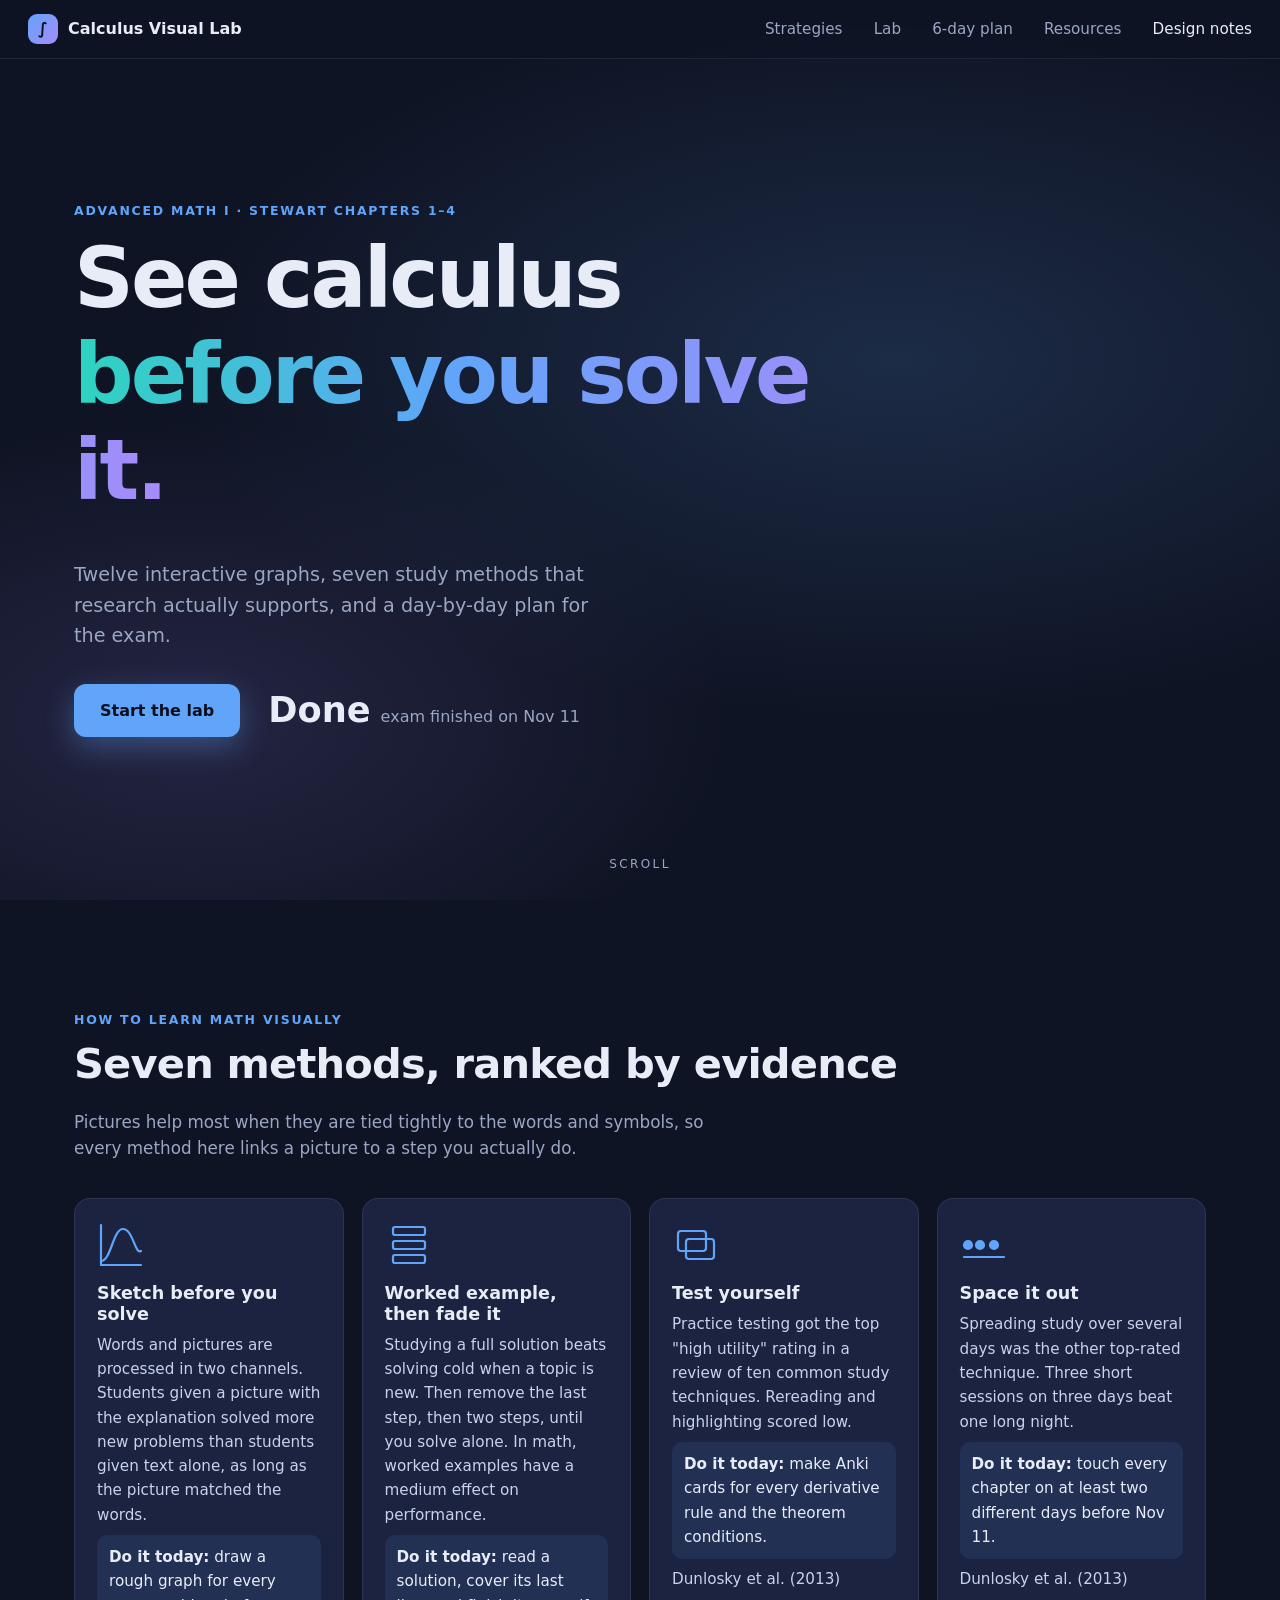
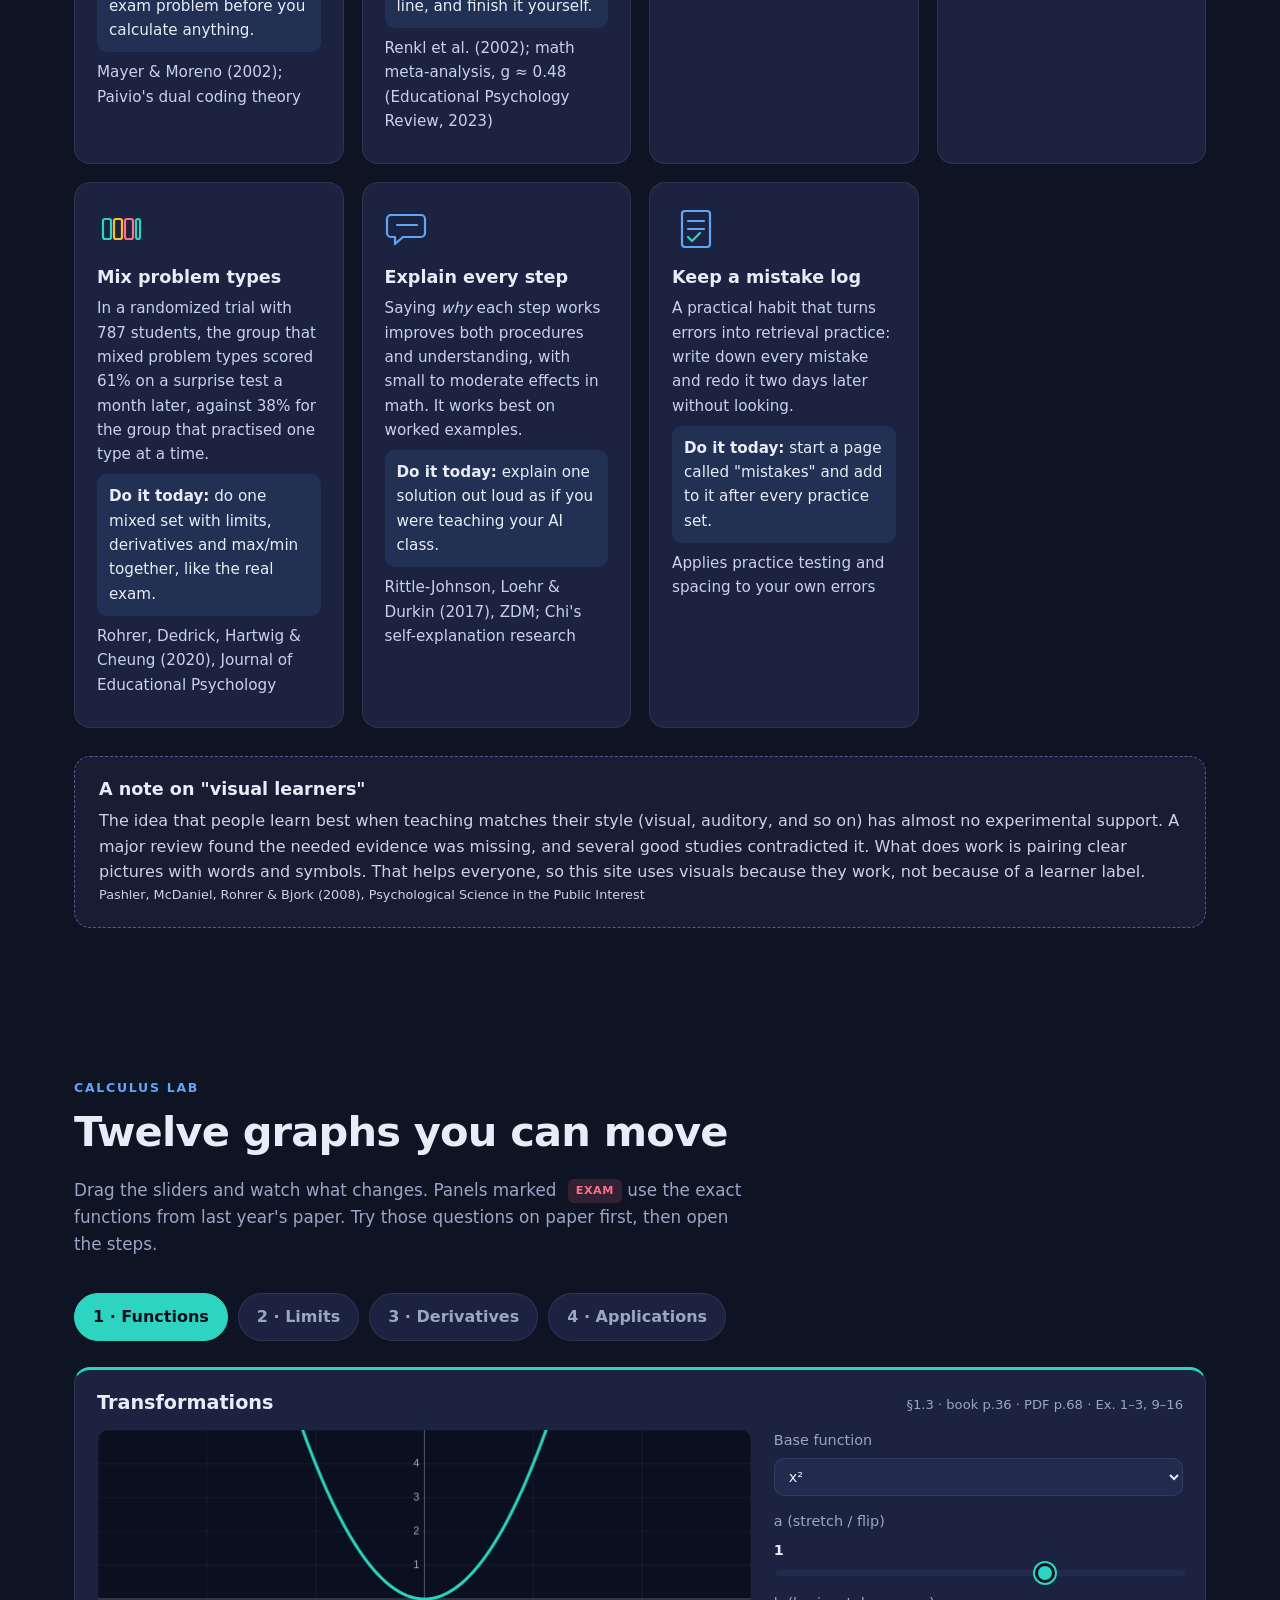
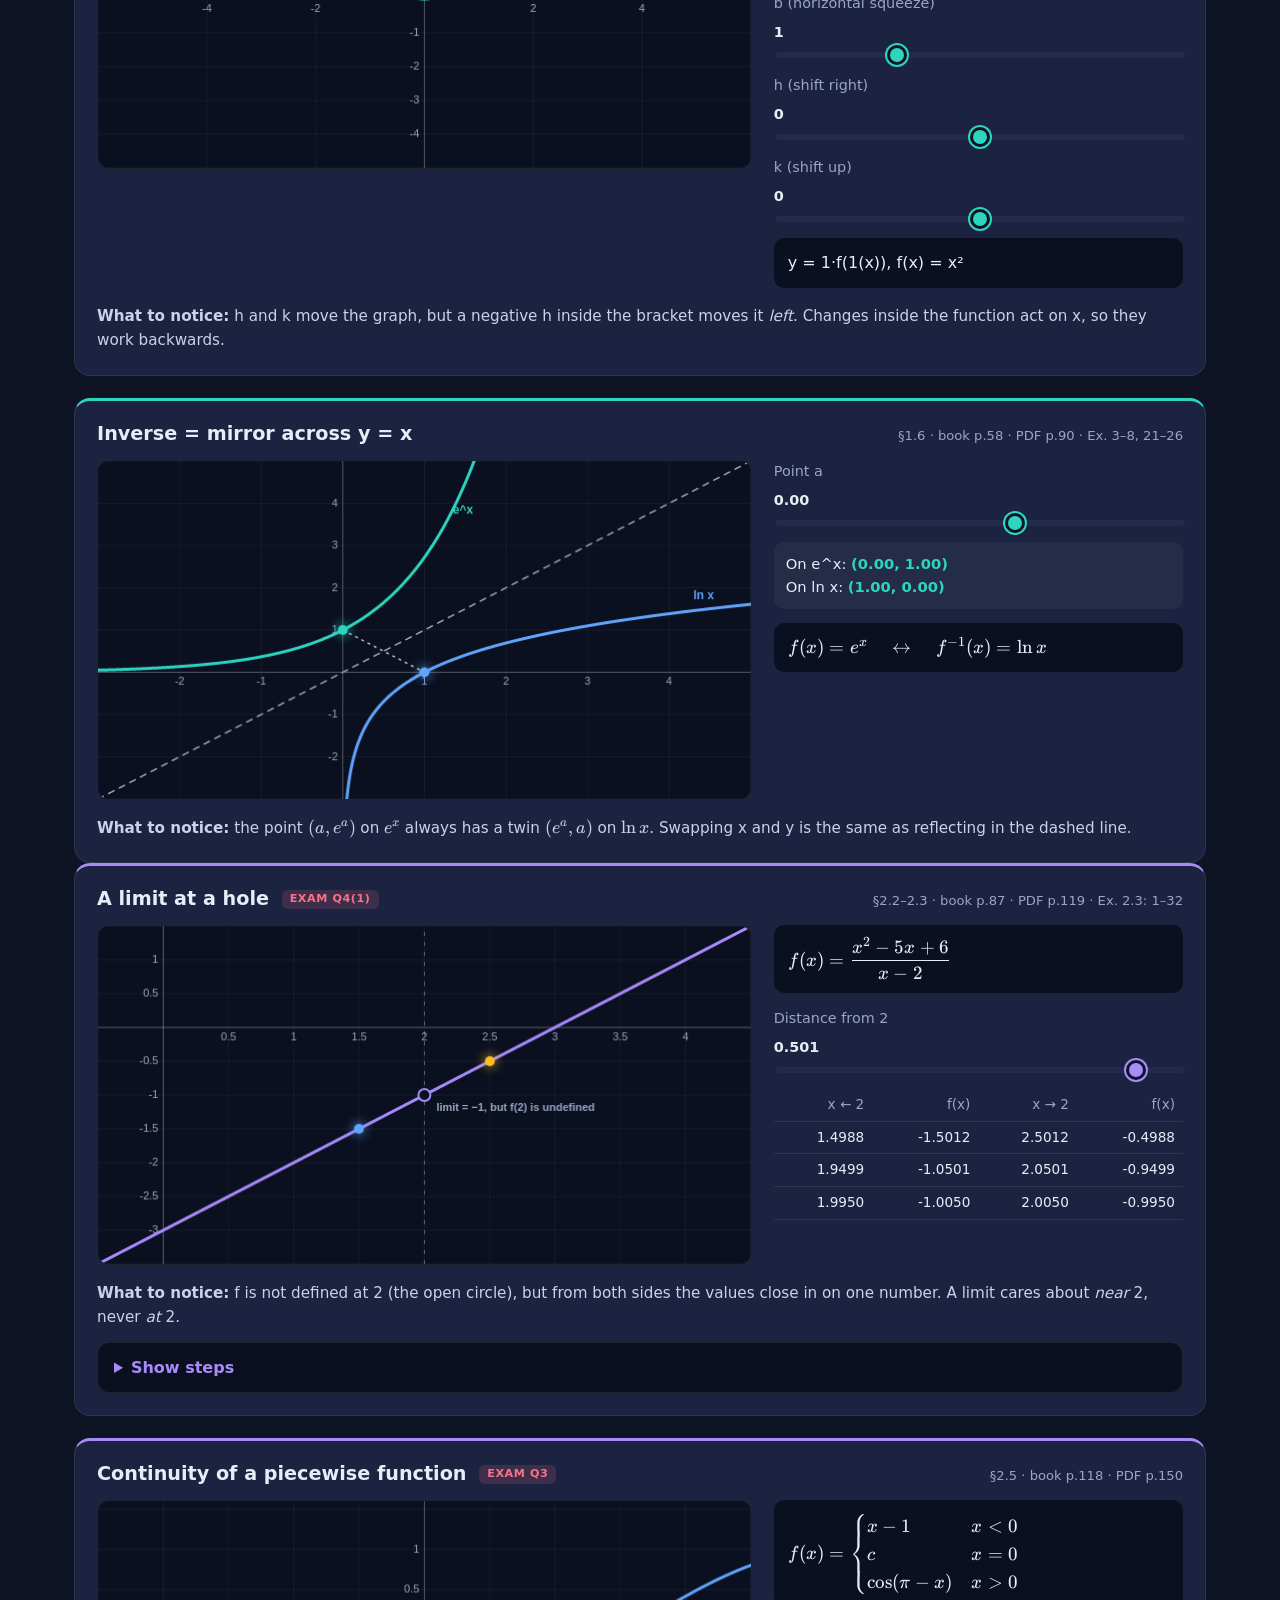
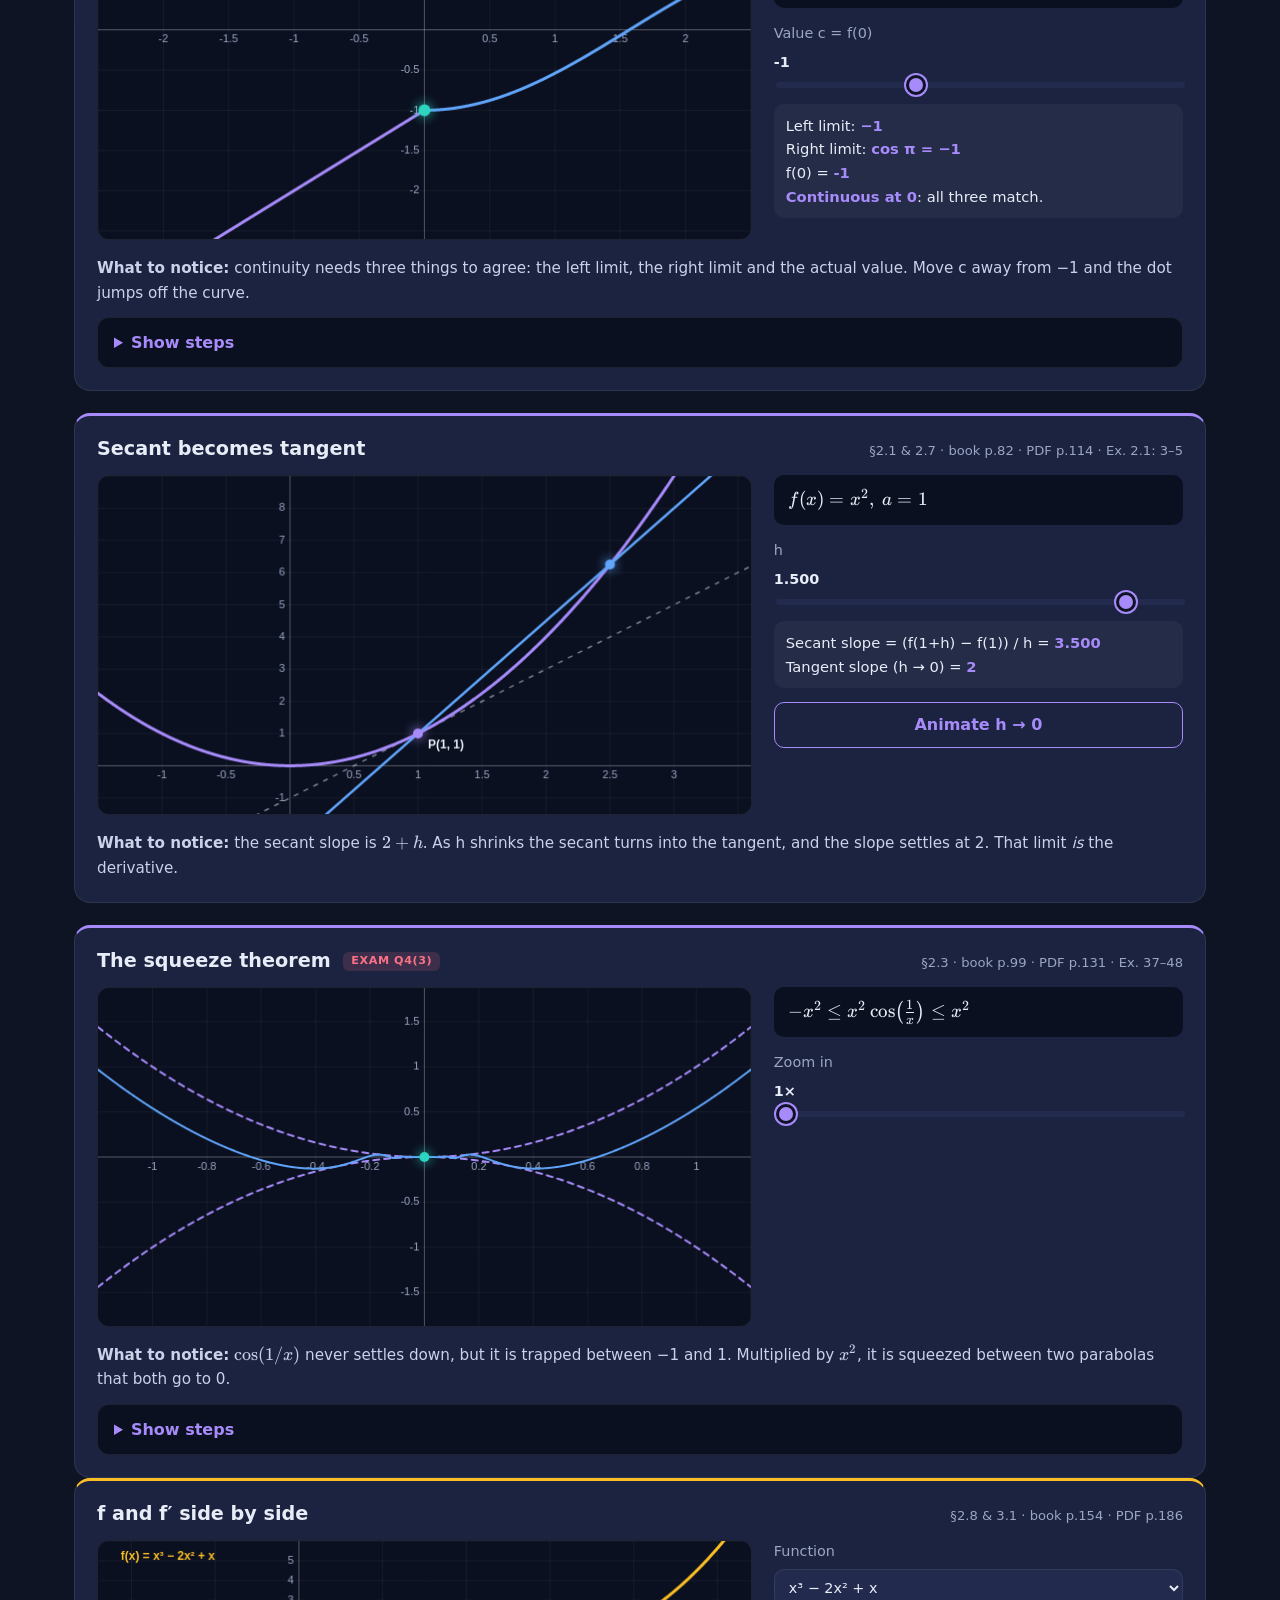
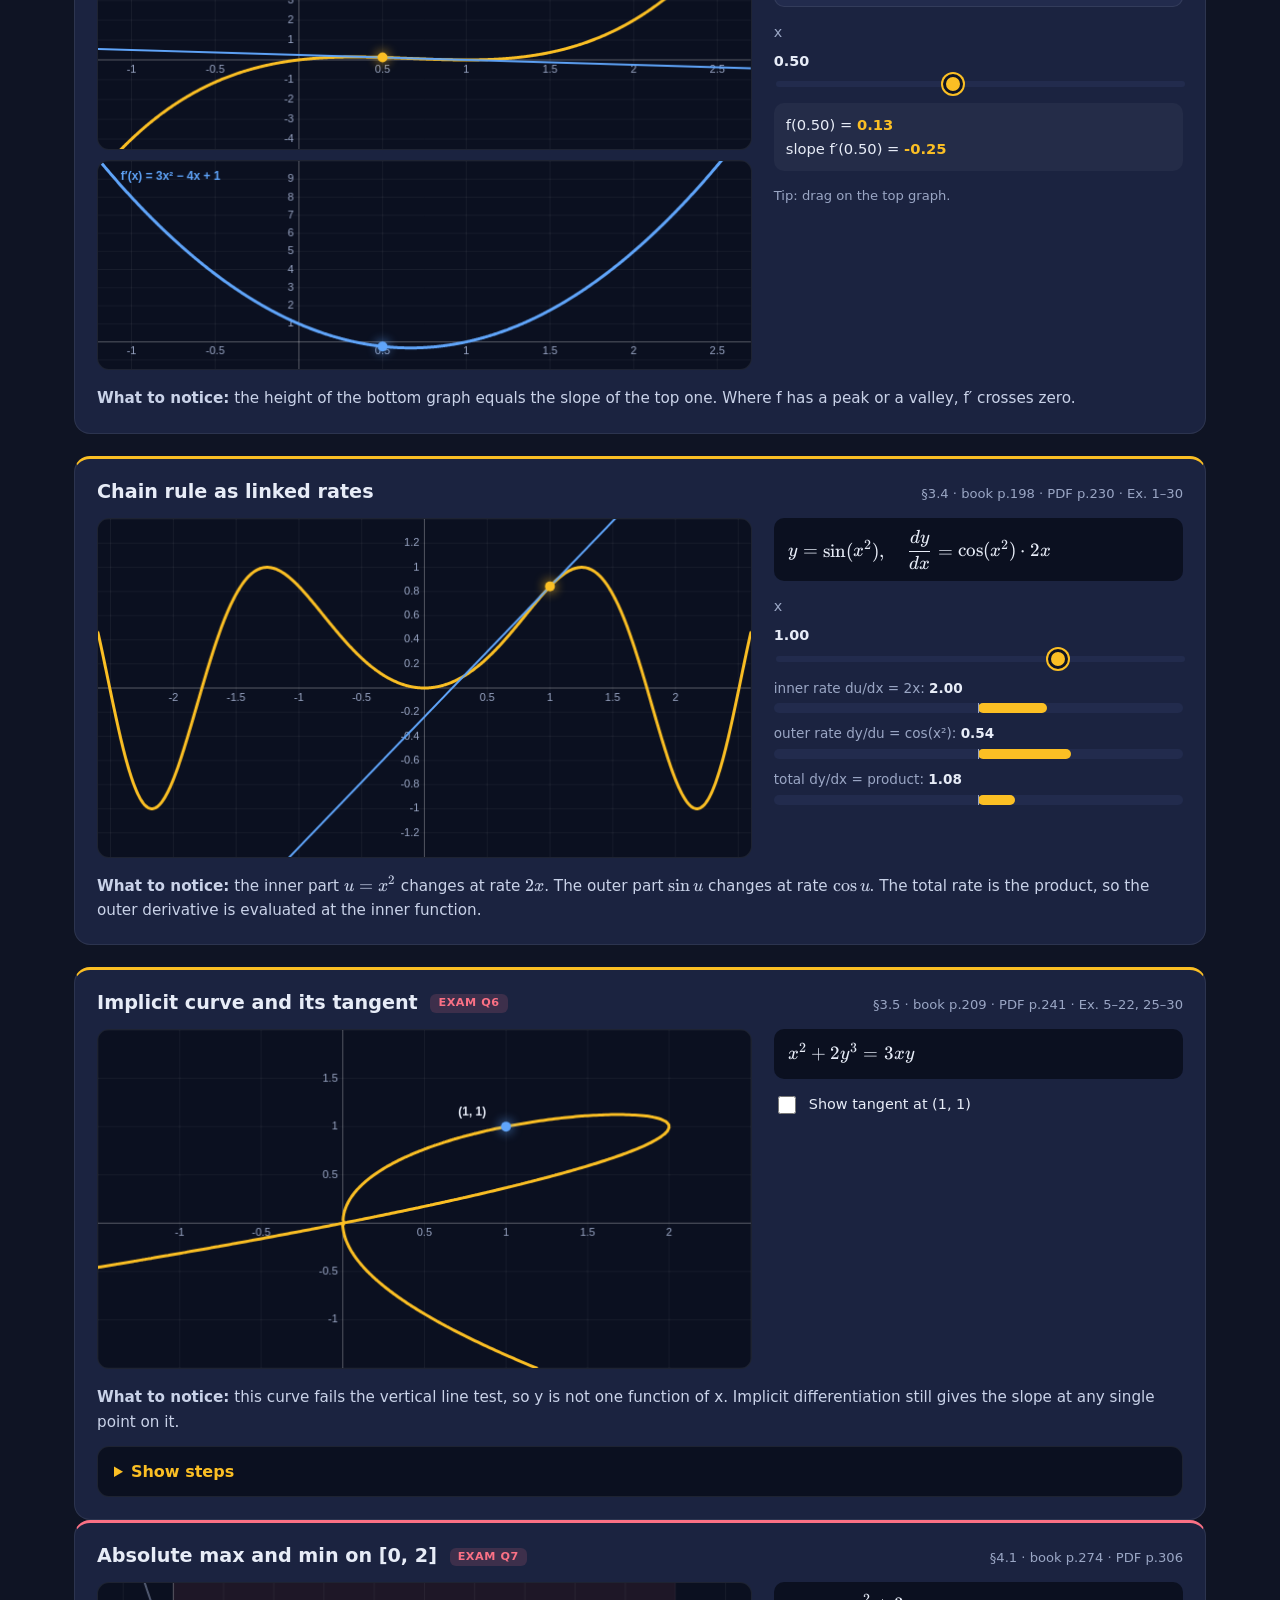
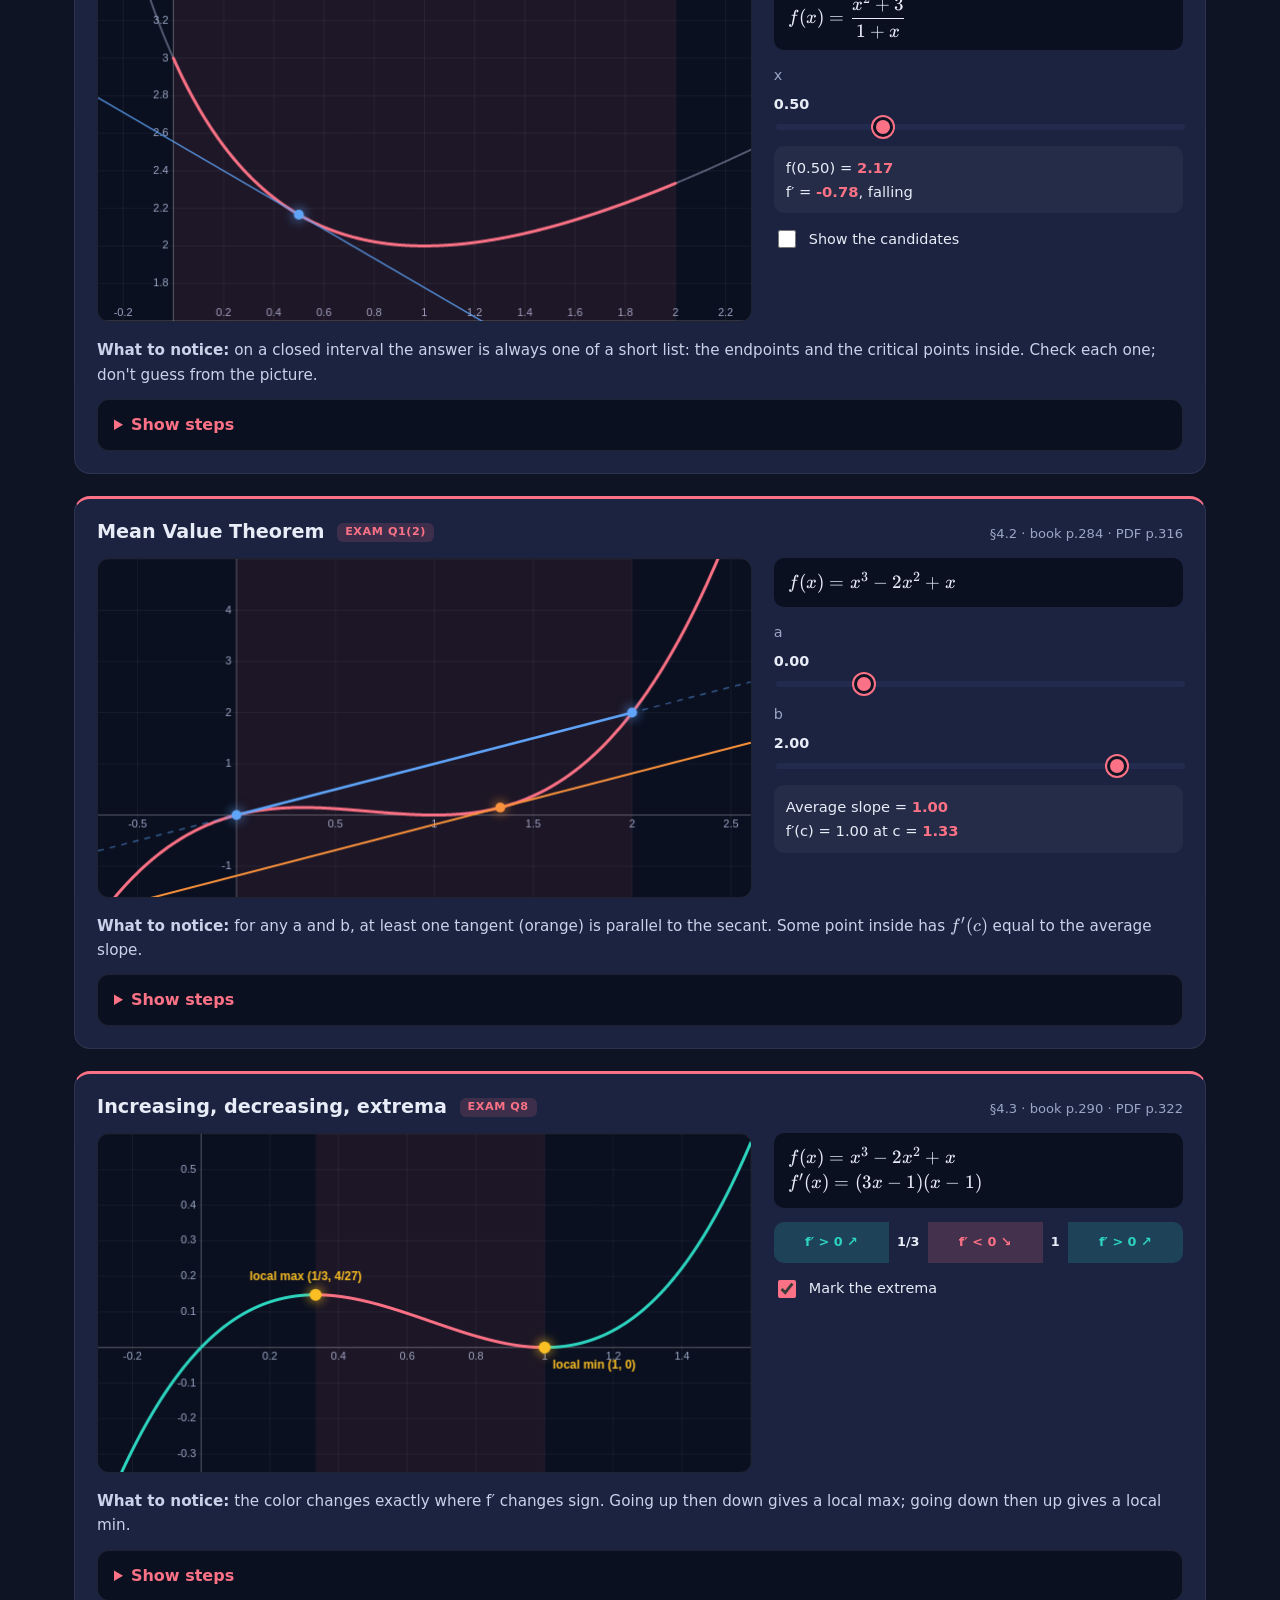
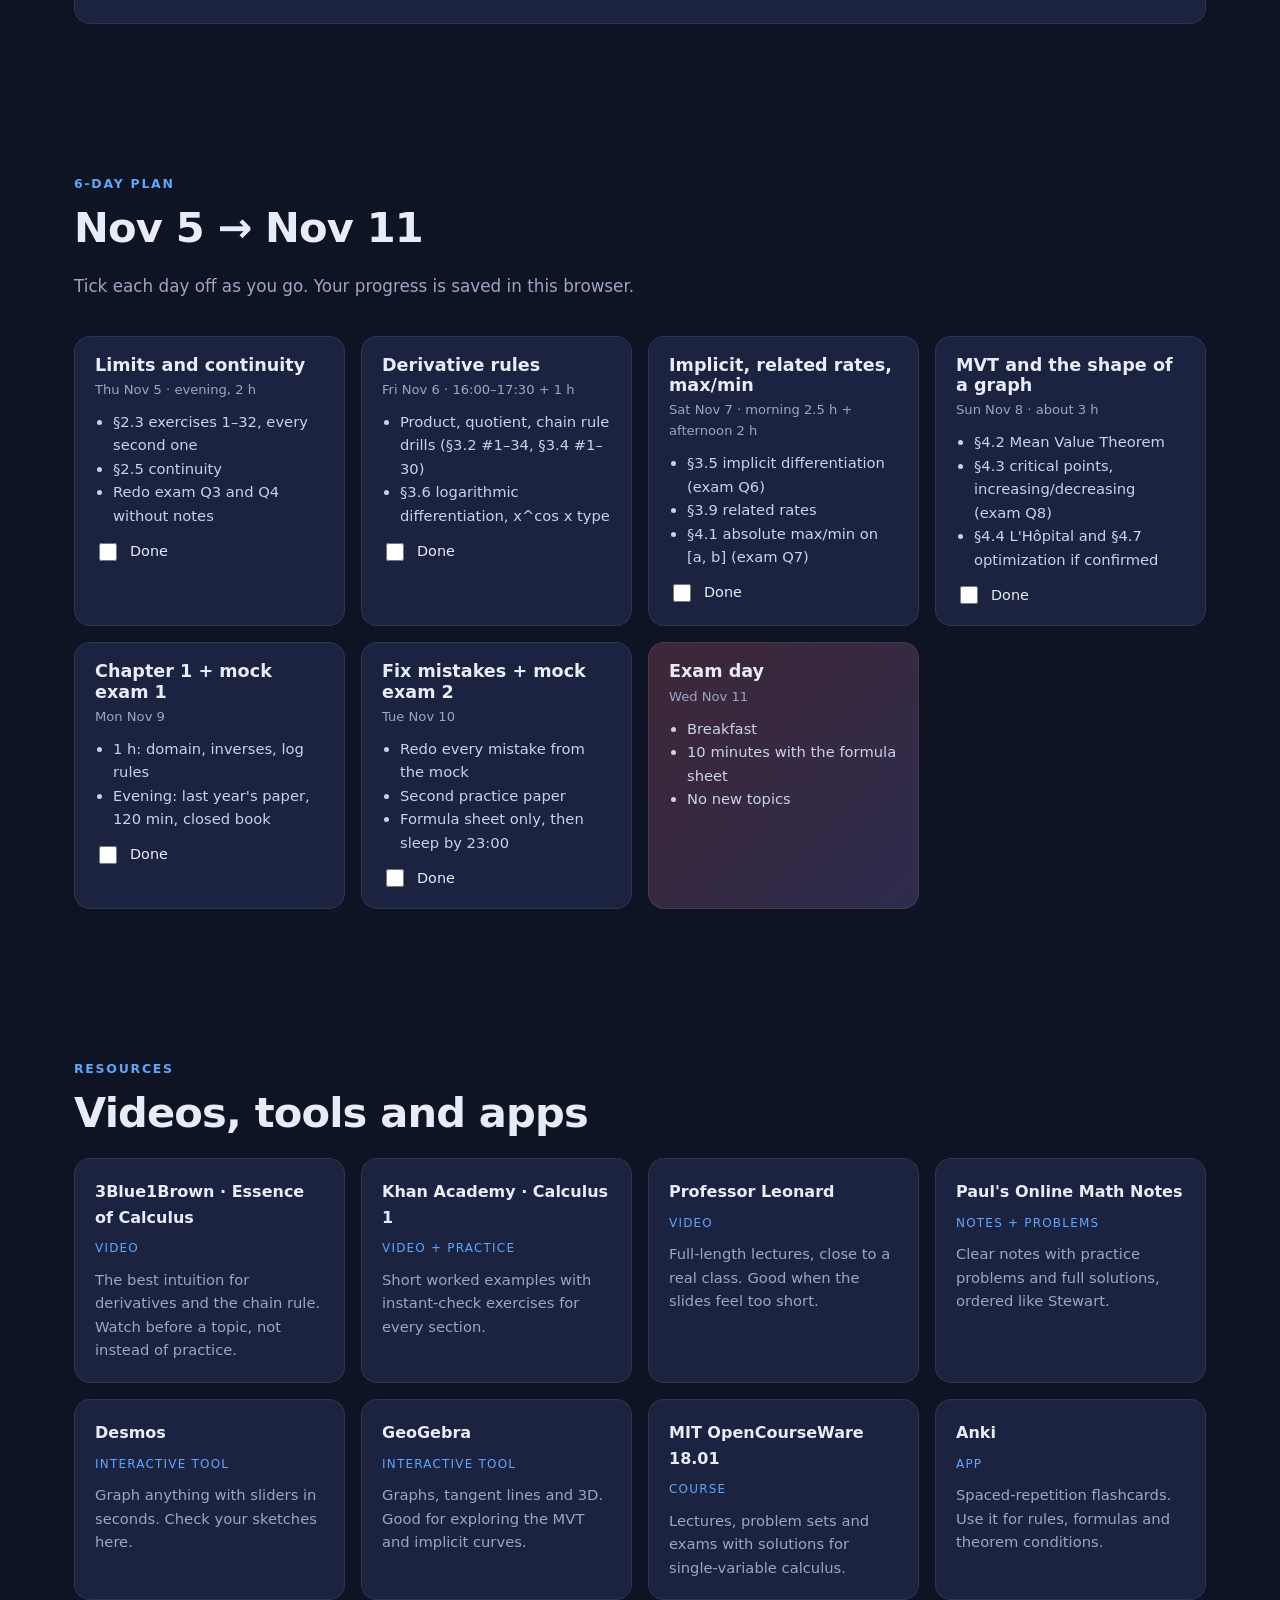
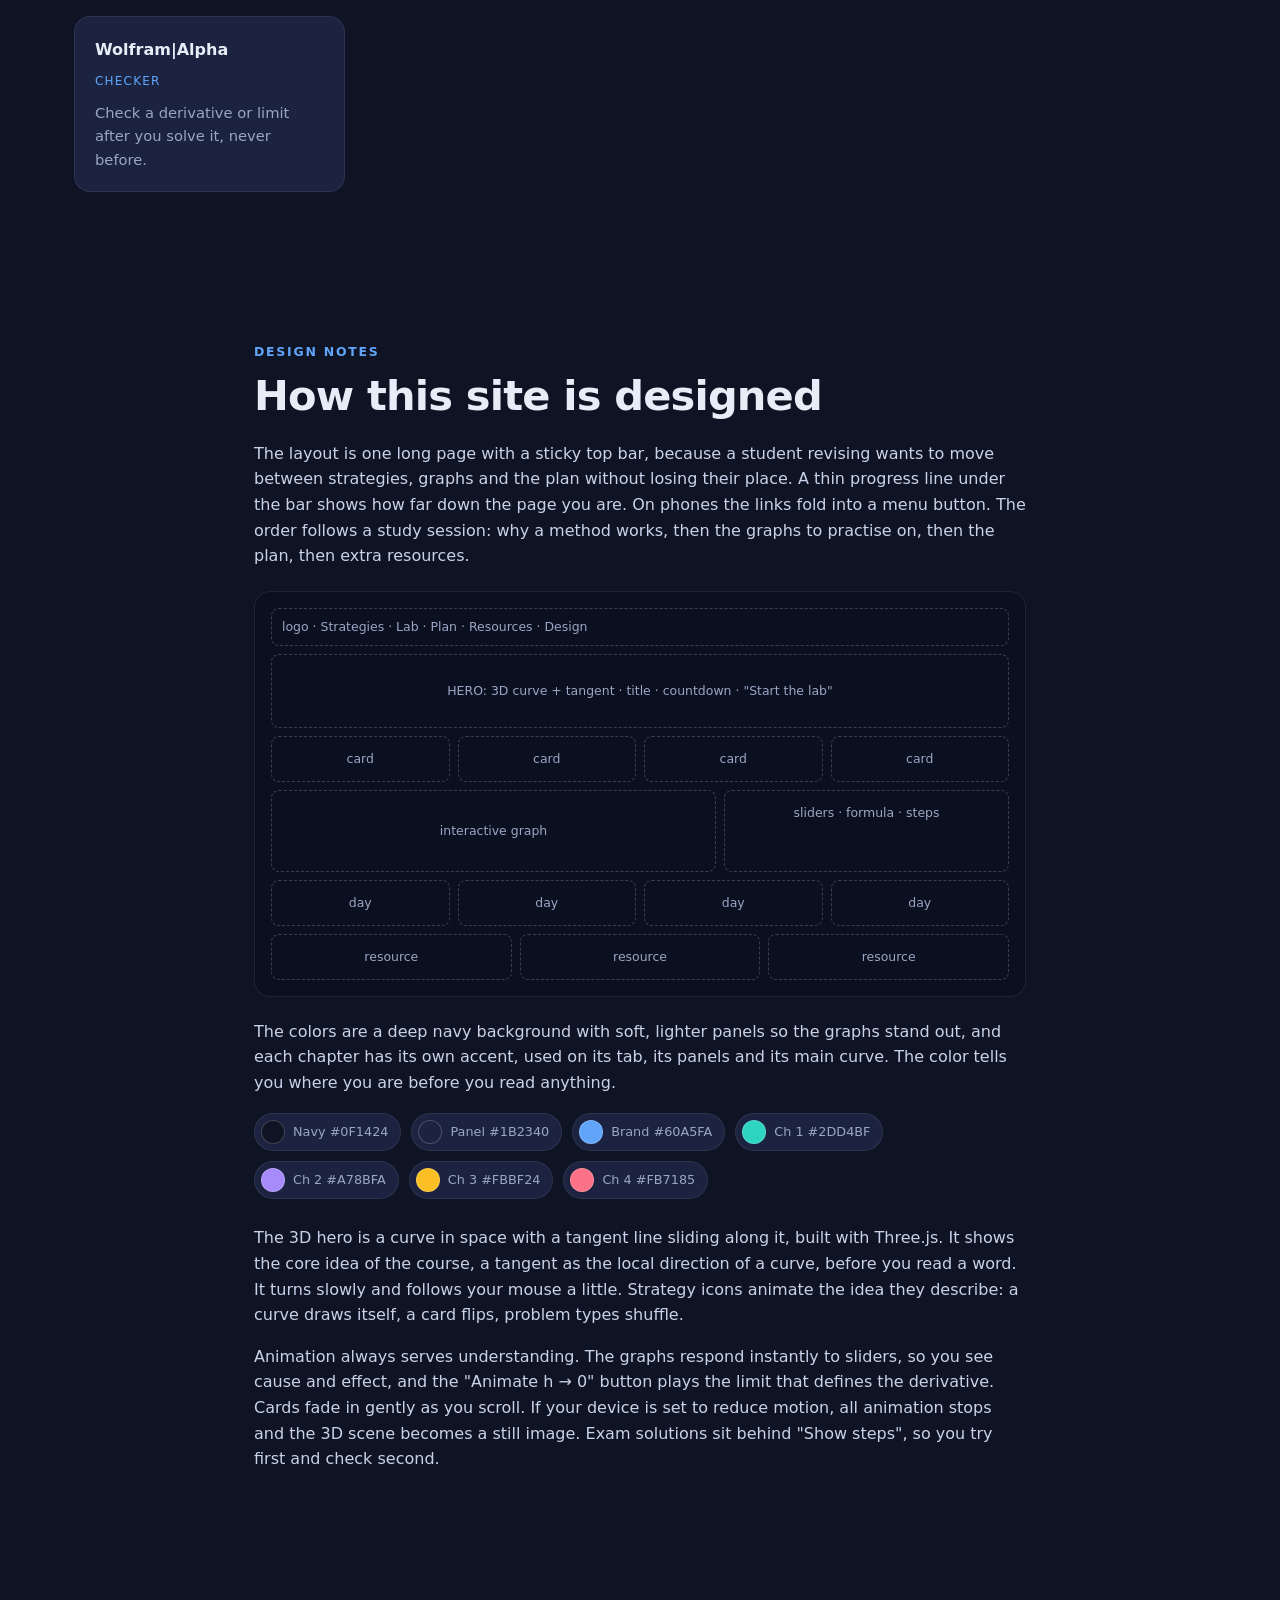
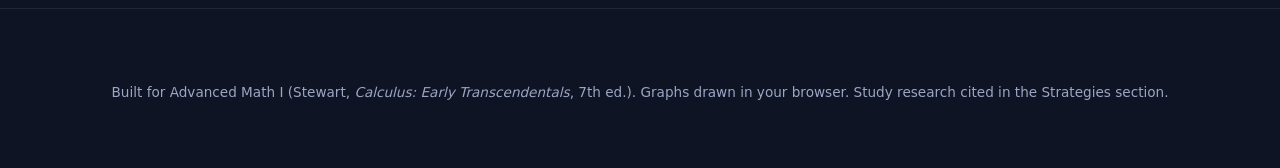
==== index.html @ 23034f05 "Calculus Visual Lab: strategies, 12 interactive graphs, 6-day exam plan Co-Authored-By: Claude Opus " ====
<!DOCTYPE html>
<html lang="en">
<head>
<meta charset="utf-8">
<meta name="viewport" content="width=device-width, initial-scale=1">
<title>Calculus Visual Lab · Chapters 1–4</title>
<meta name="description" content="Learn Calculus chapters 1–4 visually: research-backed study strategies, interactive graphs and a 6-day exam plan.">
<link rel="icon" href="data:image/svg+xml,%3Csvg xmlns='http://www.w3.org/2000/svg' viewBox='0 0 32 32'%3E%3Crect width='32' height='32' rx='8' fill='%2360a5fa'/%3E%3Ctext x='16' y='23' font-size='20' text-anchor='middle' fill='%230f1424' font-family='serif' font-weight='bold'%3E%E2%88%AB%3C/text%3E%3C/svg%3E">
<link rel="stylesheet" href="vendor/katex/katex.min.css">
<link rel="stylesheet" href="styles.css">
</head>
<body>
<div class="progress" aria-hidden="true"><span id="progress-bar"></span></div>

<header class="topbar">
  <a class="brand" href="#top"><span class="brand-mark">∫</span> Calculus Visual Lab</a>
  <button class="menu-btn" id="menu-btn" aria-label="Open menu" aria-expanded="false"><span></span><span></span><span></span></button>
  <nav id="nav" aria-label="Sections">
    <a href="#strategies">Strategies</a>
    <a href="#lab">Lab</a>
    <a href="#plan">6-day plan</a>
    <a href="#resources">Resources</a>
    <a href="#design">Design notes</a>
  </nav>
</header>

<main id="top">

<!-- HERO -->
<section class="hero">
  <canvas id="hero3d" aria-hidden="true"></canvas>
  <div class="hero-inner">
    <p class="eyebrow">Advanced Math I · Stewart chapters 1–4</p>
    <h1>See calculus<br><span class="grad">before you solve it.</span></h1>
    <p class="lead">Twelve interactive graphs, seven study methods that research actually supports, and a day-by-day plan for the exam.</p>
    <div class="hero-row">
      <a class="btn" href="#lab">Start the lab</a>
      <div class="countdown"><b id="days-left">–</b><span id="days-label">days to the exam · Nov 11</span></div>
    </div>
  </div>
  <div class="scroll-hint" aria-hidden="true">scroll</div>
</section>

<!-- STRATEGIES -->
<section id="strategies" class="section">
  <div class="wrap">
    <p class="eyebrow">How to learn math visually</p>
    <h2>Seven methods, ranked by evidence</h2>
    <p class="section-lead">Pictures help most when they are tied tightly to the words and symbols, so every method here links a picture to a step you actually do.</p>

    <div class="cards">
      <article class="card reveal">
        <div class="icon icon-sketch" aria-hidden="true"><svg viewBox="0 0 48 48"><path class="draw" d="M4 40 C 14 40, 16 8, 26 8 S 38 34, 44 30"/><line x1="4" y1="44" x2="44" y2="44"/><line x1="4" y1="4" x2="4" y2="44"/></svg></div>
        <h3>Sketch before you solve</h3>
        <p>Words and pictures are processed in two channels. Students given a picture with the explanation solved more new problems than students given text alone, as long as the picture matched the words.</p>
        <p class="today"><b>Do it today:</b> draw a rough graph for every exam problem before you calculate anything.</p>
        <p class="src">Mayer &amp; Moreno (2002); Paivio's dual coding theory</p>
      </article>

      <article class="card reveal">
        <div class="icon" aria-hidden="true"><svg viewBox="0 0 48 48"><rect x="8" y="6" width="32" height="8" rx="2"/><rect x="8" y="20" width="32" height="8" rx="2"/><rect class="fade" x="8" y="34" width="32" height="8" rx="2"/></svg></div>
        <h3>Worked example, then fade it</h3>
        <p>Studying a full solution beats solving cold when a topic is new. Then remove the last step, then two steps, until you solve alone. In math, worked examples have a medium effect on performance.</p>
        <p class="today"><b>Do it today:</b> read a solution, cover its last line, and finish it yourself.</p>
        <p class="src">Renkl et al. (2002); math meta-analysis, g ≈ 0.48 (Educational Psychology Review, 2023)</p>
      </article>

      <article class="card reveal">
        <div class="icon" aria-hidden="true"><svg viewBox="0 0 48 48"><rect x="6" y="10" width="28" height="20" rx="3"/><rect class="flip" x="14" y="18" width="28" height="20" rx="3"/></svg></div>
        <h3>Test yourself</h3>
        <p>Practice testing got the top "high utility" rating in a review of ten common study techniques. Rereading and highlighting scored low.</p>
        <p class="today"><b>Do it today:</b> make Anki cards for every derivative rule and the theorem conditions.</p>
        <p class="src">Dunlosky et al. (2013)</p>
      </article>

      <article class="card reveal">
        <div class="icon" aria-hidden="true"><svg viewBox="0 0 48 48"><circle class="pulse" cx="8" cy="24" r="4"/><circle class="pulse d1" cx="20" cy="24" r="4"/><circle class="pulse d2" cx="34" cy="24" r="4"/><line x1="4" y1="36" x2="44" y2="36"/></svg></div>
        <h3>Space it out</h3>
        <p>Spreading study over several days was the other top-rated technique. Three short sessions on three days beat one long night.</p>
        <p class="today"><b>Do it today:</b> touch every chapter on at least two different days before Nov 11.</p>
        <p class="src">Dunlosky et al. (2013)</p>
      </article>

      <article class="card reveal">
        <div class="icon" aria-hidden="true"><svg viewBox="0 0 48 48"><rect class="c1" x="6" y="14" width="8" height="20" rx="2"/><rect class="c2" x="17" y="14" width="8" height="20" rx="2"/><rect class="c3" x="28" y="14" width="8" height="20" rx="2"/><rect class="c1" x="39" y="14" width="4" height="20" rx="2"/></svg></div>
        <h3>Mix problem types</h3>
        <p>In a randomized trial with 787 students, the group that mixed problem types scored 61% on a surprise test a month later, against 38% for the group that practised one type at a time.</p>
        <p class="today"><b>Do it today:</b> do one mixed set with limits, derivatives and max/min together, like the real exam.</p>
        <p class="src">Rohrer, Dedrick, Hartwig &amp; Cheung (2020), Journal of Educational Psychology</p>
      </article>

      <article class="card reveal">
        <div class="icon" aria-hidden="true"><svg viewBox="0 0 48 48"><path d="M6 10 h30 a4 4 0 0 1 4 4 v14 a4 4 0 0 1 -4 4 h-18 l-8 7 v-7 h-4 a4 4 0 0 1 -4 -4 v-14 a4 4 0 0 1 4 -4z"/><line class="type" x1="12" y1="20" x2="32" y2="20"/></svg></div>
        <h3>Explain every step</h3>
        <p>Saying <em>why</em> each step works improves both procedures and understanding, with small to moderate effects in math. It works best on worked examples.</p>
        <p class="today"><b>Do it today:</b> explain one solution out loud as if you were teaching your AI class.</p>
        <p class="src">Rittle-Johnson, Loehr &amp; Durkin (2017), ZDM; Chi's self-explanation research</p>
      </article>

      <article class="card reveal">
        <div class="icon" aria-hidden="true"><svg viewBox="0 0 48 48"><rect x="10" y="6" width="28" height="36" rx="3"/><line x1="16" y1="16" x2="32" y2="16"/><line x1="16" y1="24" x2="32" y2="24"/><path class="check" d="M16 32 l4 4 l8 -8"/></svg></div>
        <h3>Keep a mistake log</h3>
        <p>A practical habit that turns errors into retrieval practice: write down every mistake and redo it two days later without looking.</p>
        <p class="today"><b>Do it today:</b> start a page called "mistakes" and add to it after every practice set.</p>
        <p class="src">Applies practice testing and spacing to your own errors</p>
      </article>
    </div>

    <aside class="note reveal">
      <h3>A note on "visual learners"</h3>
      <p>The idea that people learn best when teaching matches their style (visual, auditory, and so on) has almost no experimental support. A major review found the needed evidence was missing, and several good studies contradicted it. What does work is pairing clear pictures with words and symbols. That helps everyone, so this site uses visuals because they work, not because of a learner label.</p>
      <p class="src">Pashler, McDaniel, Rohrer &amp; Bjork (2008), Psychological Science in the Public Interest</p>
    </aside>
  </div>
</section>

<!-- LAB -->
<section id="lab" class="section">
  <div class="wrap">
    <p class="eyebrow">Calculus Lab</p>
    <h2>Twelve graphs you can move</h2>
    <p class="section-lead">Drag the sliders and watch what changes. Panels marked <span class="tag">Exam</span> use the exact functions from last year's paper. Try those questions on paper first, then open the steps.</p>

    <div class="chapter-tabs" role="tablist">
      <button class="tab ch1 active" data-ch="1" role="tab">1 · Functions</button>
      <button class="tab ch2" data-ch="2" role="tab">2 · Limits</button>
      <button class="tab ch3" data-ch="3" role="tab">3 · Derivatives</button>
      <button class="tab ch4" data-ch="4" role="tab">4 · Applications</button>
    </div>

    <!-- CHAPTER 1 -->
    <div class="chapter" data-ch="1">
      <article class="lab ch1">
        <header><h3>Transformations</h3><span class="ref">§1.3 · book p.36 · PDF p.68 · Ex. 1–3, 9–16</span></header>
        <div class="lab-body">
          <canvas id="c-transform"></canvas>
          <div class="controls">
            <label>Base function
              <select id="t-base"><option value="sq">x²</option><option value="abs">|x|</option><option value="sin">sin x</option><option value="sqrt">√x</option></select>
            </label>
            <label>a (stretch / flip) <output id="o-a">1</output><input type="range" id="t-a" min="-3" max="3" step="0.1" value="1"></label>
            <label>b (horizontal squeeze) <output id="o-b">1</output><input type="range" id="t-b" min="0.2" max="3" step="0.1" value="1"></label>
            <label>h (shift right) <output id="o-h">0</output><input type="range" id="t-h" min="-4" max="4" step="0.1" value="0"></label>
            <label>k (shift up) <output id="o-k">0</output><input type="range" id="t-k" min="-4" max="4" step="0.1" value="0"></label>
            <p class="formula" id="t-formula"></p>
          </div>
        </div>
        <p class="notice"><b>What to notice:</b> h and k move the graph, but a negative h inside the bracket moves it <em>left</em>. Changes inside the function act on x, so they work backwards.</p>
      </article>

      <article class="lab ch1">
        <header><h3>Inverse = mirror across y = x</h3><span class="ref">§1.6 · book p.58 · PDF p.90 · Ex. 3–8, 21–26</span></header>
        <div class="lab-body">
          <canvas id="c-inverse"></canvas>
          <div class="controls">
            <label>Point a <output id="o-ia">0</output><input type="range" id="i-a" min="-2" max="1.4" step="0.01" value="0"></label>
            <p class="readout" id="i-read"></p>
            <p class="formula">\( f(x)=e^x \quad\leftrightarrow\quad f^{-1}(x)=\ln x \)</p>
          </div>
        </div>
        <p class="notice"><b>What to notice:</b> the point \((a, e^a)\) on \(e^x\) always has a twin \((e^a, a)\) on \(\ln x\). Swapping x and y is the same as reflecting in the dashed line.</p>
      </article>
    </div>

    <!-- CHAPTER 2 -->
    <div class="chapter" data-ch="2" hidden>
      <article class="lab ch2">
        <header><h3>A limit at a hole <span class="tag">Exam Q4(1)</span></h3><span class="ref">§2.2–2.3 · book p.87 · PDF p.119 · Ex. 2.3: 1–32</span></header>
        <div class="lab-body">
          <canvas id="c-hole"></canvas>
          <div class="controls">
            <p class="formula">\( f(x)=\dfrac{x^2-5x+6}{x-2} \)</p>
            <label>Distance from 2 <output id="o-d">0.5</output><input type="range" id="h-d" min="-3" max="0" step="0.01" value="-0.3"></label>
            <table class="mini" id="h-table"></table>
          </div>
        </div>
        <p class="notice"><b>What to notice:</b> f is not defined at 2 (the open circle), but from both sides the values close in on one number. A limit cares about <em>near</em> 2, never <em>at</em> 2.</p>
        <details><summary>Show steps</summary><p>\( \dfrac{x^2-5x+6}{x-2}=\dfrac{(x-2)(x-3)}{x-2}=x-3 \) for \(x\ne2\), so the limit is \(2-3=-1\).</p></details>
      </article>

      <article class="lab ch2">
        <header><h3>Continuity of a piecewise function <span class="tag">Exam Q3</span></h3><span class="ref">§2.5 · book p.118 · PDF p.150</span></header>
        <div class="lab-body">
          <canvas id="c-piece"></canvas>
          <div class="controls">
            <p class="formula">\( f(x)=\begin{cases}x-1 & x<0\\ c & x=0\\ \cos(\pi-x) & x>0\end{cases} \)</p>
            <label>Value c = f(0) <output id="o-c">-1</output><input type="range" id="p-c" min="-2" max="1" step="0.5" value="-1"></label>
            <p class="readout" id="p-read"></p>
          </div>
        </div>
        <p class="notice"><b>What to notice:</b> continuity needs three things to agree: the left limit, the right limit and the actual value. Move c away from −1 and the dot jumps off the curve.</p>
        <details><summary>Show steps</summary><p>Left: \(\lim_{x\to0^-}(x-1)=-1\). Right: \(\lim_{x\to0^+}\cos(\pi-x)=\cos\pi=-1\). Value: \(f(0)=-1\) on the exam. All three are equal, so f is continuous at 0.</p></details>
      </article>

      <article class="lab ch2">
        <header><h3>Secant becomes tangent</h3><span class="ref">§2.1 &amp; 2.7 · book p.82 · PDF p.114 · Ex. 2.1: 3–5</span></header>
        <div class="lab-body">
          <canvas id="c-secant"></canvas>
          <div class="controls">
            <p class="formula">\( f(x)=x^2,\ a=1 \)</p>
            <label>h <output id="o-sh">1.5</output><input type="range" id="s-h" min="-2" max="2" step="0.01" value="1.5"></label>
            <p class="readout" id="s-read"></p>
            <button class="ghost" id="s-play">Animate h → 0</button>
          </div>
        </div>
        <p class="notice"><b>What to notice:</b> the secant slope is \(2+h\). As h shrinks the secant turns into the tangent, and the slope settles at 2. That limit <em>is</em> the derivative.</p>
      </article>

      <article class="lab ch2">
        <header><h3>The squeeze theorem <span class="tag">Exam Q4(3)</span></h3><span class="ref">§2.3 · book p.99 · PDF p.131 · Ex. 37–48</span></header>
        <div class="lab-body">
          <canvas id="c-squeeze"></canvas>
          <div class="controls">
            <p class="formula">\( -x^2\le x^2\cos\!\left(\tfrac1x\right)\le x^2 \)</p>
            <label>Zoom in <output id="o-z">1×</output><input type="range" id="q-z" min="0" max="2" step="0.01" value="0"></label>
          </div>
        </div>
        <p class="notice"><b>What to notice:</b> \(\cos(1/x)\) never settles down, but it is trapped between −1 and 1. Multiplied by \(x^2\), it is squeezed between two parabolas that both go to 0.</p>
        <details><summary>Show steps</summary><p>Since \(-1\le\cos(1/x)\le1\), we get \(-x^2\le x^2\cos(1/x)\le x^2\). Both \(\pm x^2\to0\), so by the squeeze theorem the limit is 0.</p></details>
      </article>
    </div>

    <!-- CHAPTER 3 -->
    <div class="chapter" data-ch="3" hidden>
      <article class="lab ch3">
        <header><h3>f and f′ side by side</h3><span class="ref">§2.8 &amp; 3.1 · book p.154 · PDF p.186</span></header>
        <div class="lab-body">
          <div class="stack"><canvas id="c-f"></canvas><canvas id="c-fp"></canvas></div>
          <div class="controls">
            <label>Function
              <select id="d-fn"><option value="cubic">x³ − 2x² + x</option><option value="sin">sin x</option><option value="exp">e^x</option><option value="ln">ln x</option></select>
            </label>
            <label>x <output id="o-dx">0.5</output><input type="range" id="d-x" min="-1" max="2.5" step="0.01" value="0.5"></label>
            <p class="readout" id="d-read"></p>
            <p class="hint">Tip: drag on the top graph.</p>
          </div>
        </div>
        <p class="notice"><b>What to notice:</b> the height of the bottom graph equals the slope of the top one. Where f has a peak or a valley, f′ crosses zero.</p>
      </article>

      <article class="lab ch3">
        <header><h3>Chain rule as linked rates</h3><span class="ref">§3.4 · book p.198 · PDF p.230 · Ex. 1–30</span></header>
        <div class="lab-body">
          <canvas id="c-chain"></canvas>
          <div class="controls">
            <p class="formula">\( y=\sin(x^2),\quad \dfrac{dy}{dx}=\cos(x^2)\cdot 2x \)</p>
            <label>x <output id="o-cx">1</output><input type="range" id="ch-x" min="-2.5" max="2.5" step="0.01" value="1"></label>
            <div class="meters" id="ch-meters"></div>
          </div>
        </div>
        <p class="notice"><b>What to notice:</b> the inner part \(u=x^2\) changes at rate \(2x\). The outer part \(\sin u\) changes at rate \(\cos u\). The total rate is the product, so the outer derivative is evaluated at the inner function.</p>
      </article>

      <article class="lab ch3">
        <header><h3>Implicit curve and its tangent <span class="tag">Exam Q6</span></h3><span class="ref">§3.5 · book p.209 · PDF p.241 · Ex. 5–22, 25–30</span></header>
        <div class="lab-body">
          <canvas id="c-implicit"></canvas>
          <div class="controls">
            <p class="formula">\( x^2+2y^3=3xy \)</p>
            <label><input type="checkbox" id="im-tan"> Show tangent at (1, 1)</label>
          </div>
        </div>
        <p class="notice"><b>What to notice:</b> this curve fails the vertical line test, so y is not one function of x. Implicit differentiation still gives the slope at any single point on it.</p>
        <details><summary>Show steps</summary><p>Differentiate both sides: \(2x+6y^2y'=3y+3xy'\). Solve: \(y'=\dfrac{3y-2x}{6y^2-3x}\). At \((1,1)\): \(y'=\dfrac{3-2}{6-3}=\dfrac13\). Tangent: \(y-1=\tfrac13(x-1)\), or \(y=\tfrac13x+\tfrac23\).</p></details>
      </article>
    </div>

    <!-- CHAPTER 4 -->
    <div class="chapter" data-ch="4" hidden>
      <article class="lab ch4">
        <header><h3>Absolute max and min on [0, 2] <span class="tag">Exam Q7</span></h3><span class="ref">§4.1 · book p.274 · PDF p.306</span></header>
        <div class="lab-body">
          <canvas id="c-extrema"></canvas>
          <div class="controls">
            <p class="formula">\( f(x)=\dfrac{x^2+3}{1+x} \)</p>
            <label>x <output id="o-ex">0.5</output><input type="range" id="e-x" min="0" max="2" step="0.01" value="0.5"></label>
            <p class="readout" id="e-read"></p>
            <label><input type="checkbox" id="e-cand"> Show the candidates</label>
          </div>
        </div>
        <p class="notice"><b>What to notice:</b> on a closed interval the answer is always one of a short list: the endpoints and the critical points inside. Check each one; don't guess from the picture.</p>
        <details><summary>Show steps</summary><p>\(f'(x)=\dfrac{2x(1+x)-(x^2+3)}{(1+x)^2}=\dfrac{(x+3)(x-1)}{(1+x)^2}\), so the critical point in \([0,2]\) is \(x=1\). Values: \(f(0)=3,\ f(1)=2,\ f(2)=\tfrac73\). Absolute max 3 at \(x=0\); absolute min 2 at \(x=1\).</p></details>
      </article>

      <article class="lab ch4">
        <header><h3>Mean Value Theorem <span class="tag">Exam Q1(2)</span></h3><span class="ref">§4.2 · book p.284 · PDF p.316</span></header>
        <div class="lab-body">
          <canvas id="c-mvt"></canvas>
          <div class="controls">
            <p class="formula">\( f(x)=x^3-2x^2+x \)</p>
            <label>a <output id="o-ma">0</output><input type="range" id="m-a" min="-0.5" max="2" step="0.01" value="0"></label>
            <label>b <output id="o-mb">2</output><input type="range" id="m-b" min="-0.3" max="2.4" step="0.01" value="2"></label>
            <p class="readout" id="m-read"></p>
          </div>
        </div>
        <p class="notice"><b>What to notice:</b> for any a and b, at least one tangent (orange) is parallel to the secant. Some point inside has \(f'(c)\) equal to the average slope.</p>
        <details><summary>Show steps</summary><p>Exam Q1(2) option B: f(0)=10, f(8)=30 means average slope \(\tfrac{30-10}{8-0}=2.5\), so the MVT promises \(f'(c)=2.5\), not 2. Option A is the Intermediate Value Theorem: 25 is between 10 and 30, so it must be true.</p></details>
      </article>

      <article class="lab ch4">
        <header><h3>Increasing, decreasing, extrema <span class="tag">Exam Q8</span></h3><span class="ref">§4.3 · book p.290 · PDF p.322</span></header>
        <div class="lab-body">
          <canvas id="c-sign"></canvas>
          <div class="controls">
            <p class="formula">\( f(x)=x^3-2x^2+x \)<br>\( f'(x)=(3x-1)(x-1) \)</p>
            <div class="signchart" aria-label="Sign chart of f prime">
              <span class="pos">f′ &gt; 0 ↗</span><i>1/3</i><span class="neg">f′ &lt; 0 ↘</span><i>1</i><span class="pos">f′ &gt; 0 ↗</span>
            </div>
            <label><input type="checkbox" id="g-ext" checked> Mark the extrema</label>
          </div>
        </div>
        <p class="notice"><b>What to notice:</b> the color changes exactly where f′ changes sign. Going up then down gives a local max; going down then up gives a local min.</p>
        <details><summary>Show steps</summary><p>Critical points: \(x=\tfrac13\) and \(x=1\). Increasing on \((-\infty,\tfrac13)\) and \((1,\infty)\), decreasing on \((\tfrac13,1)\). Local max \(f(\tfrac13)=\tfrac{4}{27}\); local min \(f(1)=0\).</p></details>
      </article>
    </div>
  </div>
</section>

<!-- PLAN -->
<section id="plan" class="section">
  <div class="wrap">
    <p class="eyebrow">6-day plan</p>
    <h2>Nov 5 → Nov 11</h2>
    <p class="section-lead">Tick each day off as you go. Your progress is saved in this browser.</p>
    <div class="days" id="days"></div>
  </div>
</section>

<!-- RESOURCES -->
<section id="resources" class="section">
  <div class="wrap">
    <p class="eyebrow">Resources</p>
    <h2>Videos, tools and apps</h2>
    <div class="res-grid">
      <a class="res reveal" href="https://www.3blue1brown.com/topics/calculus" target="_blank" rel="noopener"><b>3Blue1Brown · Essence of Calculus</b><span>Video</span><p>The best intuition for derivatives and the chain rule. Watch before a topic, not instead of practice.</p></a>
      <a class="res reveal" href="https://www.khanacademy.org/math/calculus-1" target="_blank" rel="noopener"><b>Khan Academy · Calculus 1</b><span>Video + practice</span><p>Short worked examples with instant-check exercises for every section.</p></a>
      <a class="res reveal" href="https://www.youtube.com/@ProfessorLeonard" target="_blank" rel="noopener"><b>Professor Leonard</b><span>Video</span><p>Full-length lectures, close to a real class. Good when the slides feel too short.</p></a>
      <a class="res reveal" href="https://tutorial.math.lamar.edu/Classes/CalcI/CalcI.aspx" target="_blank" rel="noopener"><b>Paul's Online Math Notes</b><span>Notes + problems</span><p>Clear notes with practice problems and full solutions, ordered like Stewart.</p></a>
      <a class="res reveal" href="https://www.desmos.com/calculator" target="_blank" rel="noopener"><b>Desmos</b><span>Interactive tool</span><p>Graph anything with sliders in seconds. Check your sketches here.</p></a>
      <a class="res reveal" href="https://www.geogebra.org/calculator" target="_blank" rel="noopener"><b>GeoGebra</b><span>Interactive tool</span><p>Graphs, tangent lines and 3D. Good for exploring the MVT and implicit curves.</p></a>
      <a class="res reveal" href="https://ocw.mit.edu/courses/18-01sc-single-variable-calculus-fall-2010/" target="_blank" rel="noopener"><b>MIT OpenCourseWare 18.01</b><span>Course</span><p>Lectures, problem sets and exams with solutions for single-variable calculus.</p></a>
      <a class="res reveal" href="https://apps.ankiweb.net/" target="_blank" rel="noopener"><b>Anki</b><span>App</span><p>Spaced-repetition flashcards. Use it for rules, formulas and theorem conditions.</p></a>
      <a class="res reveal" href="https://www.wolframalpha.com/" target="_blank" rel="noopener"><b>Wolfram|Alpha</b><span>Checker</span><p>Check a derivative or limit after you solve it, never before.</p></a>
    </div>
  </div>
</section>

<!-- DESIGN NOTES -->
<section id="design" class="section">
  <div class="wrap narrow">
    <p class="eyebrow">Design notes</p>
    <h2>How this site is designed</h2>
    <p>The layout is one long page with a sticky top bar, because a student revising wants to move between strategies, graphs and the plan without losing their place. A thin progress line under the bar shows how far down the page you are. On phones the links fold into a menu button. The order follows a study session: why a method works, then the graphs to practise on, then the plan, then extra resources.</p>
    <div class="wireframe" aria-label="Wireframe of the page layout">
      <div class="wf-bar">logo · Strategies · Lab · Plan · Resources · Design</div>
      <div class="wf-hero">HERO: 3D curve + tangent · title · countdown · "Start the lab"</div>
      <div class="wf-row"><span>card</span><span>card</span><span>card</span><span>card</span></div>
      <div class="wf-lab"><span class="wf-canvas">interactive graph</span><span class="wf-ctrl">sliders · formula · steps</span></div>
      <div class="wf-row"><span>day</span><span>day</span><span>day</span><span>day</span></div>
      <div class="wf-row"><span>resource</span><span>resource</span><span>resource</span></div>
    </div>
    <p>The colors are a deep navy background with soft, lighter panels so the graphs stand out, and each chapter has its own accent, used on its tab, its panels and its main curve. The color tells you where you are before you read anything.</p>
    <div class="swatches">
      <span style="--c:#0f1424">Navy #0F1424</span><span style="--c:#1b2340">Panel #1B2340</span><span style="--c:#60a5fa">Brand #60A5FA</span><span style="--c:#2dd4bf">Ch 1 #2DD4BF</span><span style="--c:#a78bfa">Ch 2 #A78BFA</span><span style="--c:#fbbf24">Ch 3 #FBBF24</span><span style="--c:#fb7185">Ch 4 #FB7185</span>
    </div>
    <p>The 3D hero is a curve in space with a tangent line sliding along it, built with Three.js. It shows the core idea of the course, a tangent as the local direction of a curve, before you read a word. It turns slowly and follows your mouse a little. Strategy icons animate the idea they describe: a curve draws itself, a card flips, problem types shuffle.</p>
    <p>Animation always serves understanding. The graphs respond instantly to sliders, so you see cause and effect, and the "Animate h → 0" button plays the limit that defines the derivative. Cards fade in gently as you scroll. If your device is set to reduce motion, all animation stops and the 3D scene becomes a still image. Exam solutions sit behind "Show steps", so you try first and check second.</p>
  </div>
</section>

</main>

<footer class="foot">
  <p>Built for Advanced Math I (Stewart, <em>Calculus: Early Transcendentals</em>, 7th ed.). Graphs drawn in your browser. Study research cited in the Strategies section.</p>
</footer>

<script src="vendor/katex/katex.min.js" defer></script>
<script src="vendor/katex/auto-render.min.js" defer></script>
<script type="module" src="js/app.js"></script>
<script type="module" src="js/labs.js"></script>
<script type="module" src="js/hero.js"></script>
</body>
</html>
---- styles.css ----
:root {
  --bg: #0f1424;
  --bg2: #0b1020;
  --panel: #1b2340;
  --panel2: #222b4d;
  --line: rgba(255, 255, 255, 0.08);
  --text: #e7ecf7;
  --muted: #9aa6c4;
  --brand: #60a5fa;
  --ch1: #2dd4bf;
  --ch2: #a78bfa;
  --ch3: #fbbf24;
  --ch4: #fb7185;
  --radius: 16px;
}

* { box-sizing: border-box; }
html { scroll-behavior: smooth; scroll-padding-top: 72px; }
body {
  margin: 0;
  background: var(--bg);
  color: var(--text);
  font: 16px/1.6 "Inter", "Segoe UI", system-ui, -apple-system, "PingFang SC", "Microsoft YaHei", sans-serif;
  -webkit-font-smoothing: antialiased;
}
a { color: var(--brand); }
h1, h2, h3 { line-height: 1.15; margin: 0 0 0.5em; }
h2 { font-size: clamp(1.8rem, 3.5vw, 2.6rem); font-weight: 800; letter-spacing: -0.02em; }
h3 { font-size: 1.1rem; font-weight: 700; }
.wrap { max-width: 1180px; margin: 0 auto; padding: 0 24px; }
.wrap.narrow { max-width: 820px; }
.section { padding: 110px 0 40px; }
.eyebrow { text-transform: uppercase; letter-spacing: 0.14em; font-size: 0.78rem; font-weight: 600; color: var(--brand); margin: 0 0 10px; }
.section-lead { color: var(--muted); max-width: 680px; font-size: 1.05rem; margin-bottom: 36px; }
.src { color: var(--muted); font-size: 0.8rem; margin: 10px 0 0; }

/* progress + top bar */
.progress { position: fixed; top: 0; left: 0; right: 0; height: 3px; z-index: 60; }
.progress span { display: block; height: 100%; width: 0; background: linear-gradient(90deg, var(--ch1), var(--ch2), var(--ch3), var(--ch4)); }
.topbar {
  position: fixed; top: 0; left: 0; right: 0; z-index: 50;
  display: flex; align-items: center; justify-content: space-between;
  padding: 14px 28px; background: rgba(15, 20, 36, 0.72);
  backdrop-filter: blur(14px); -webkit-backdrop-filter: blur(14px);
  border-bottom: 1px solid var(--line);
}
.brand { color: var(--text); text-decoration: none; font-weight: 700; display: flex; align-items: center; gap: 10px; }
.brand-mark { display: grid; place-items: center; width: 30px; height: 30px; border-radius: 9px; background: linear-gradient(135deg, var(--brand), var(--ch2)); color: #0f1424; font-weight: 800; }
nav a { color: var(--muted); text-decoration: none; margin-left: 26px; font-weight: 500; font-size: 0.95rem; transition: color 0.2s; }
nav a:hover, nav a.active { color: var(--text); }
.menu-btn { display: none; background: none; border: 0; padding: 6px; cursor: pointer; }
.menu-btn span { display: block; width: 22px; height: 2px; background: var(--text); margin: 5px 0; border-radius: 2px; transition: transform 0.25s, opacity 0.25s; }

/* hero */
.hero { position: relative; min-height: 100vh; display: flex; align-items: center; overflow: hidden;
  background: radial-gradient(1200px 600px at 70% 40%, rgba(96, 165, 250, 0.16), transparent 60%),
              radial-gradient(900px 500px at 15% 80%, rgba(167, 139, 250, 0.14), transparent 60%), var(--bg); }
#hero3d { position: absolute; inset: 0; width: 100%; height: 100%; }
.hero-inner { position: relative; max-width: 1180px; width: 100%; margin: 0 auto; padding: 120px 24px 80px; pointer-events: none; }
.hero-inner a, .hero-inner .countdown { pointer-events: auto; }
.hero h1 { font-size: clamp(2.6rem, 7vw, 5.2rem); font-weight: 800; letter-spacing: -0.035em; max-width: 760px; }
.grad { background: linear-gradient(90deg, var(--ch1), var(--brand) 45%, var(--ch2)); -webkit-background-clip: text; background-clip: text; color: transparent; }
.lead { color: var(--muted); font-size: 1.2rem; max-width: 520px; }
.hero-row { display: flex; align-items: center; gap: 28px; flex-wrap: wrap; margin-top: 30px; }
.btn { display: inline-block; padding: 14px 26px; border-radius: 12px; background: var(--brand); color: #0b1020; font-weight: 700; text-decoration: none; box-shadow: 0 10px 30px rgba(96, 165, 250, 0.35); transition: transform 0.2s, box-shadow 0.2s; }
.btn:hover { transform: translateY(-2px); box-shadow: 0 14px 36px rgba(96, 165, 250, 0.45); }
.countdown { display: flex; align-items: baseline; gap: 10px; color: var(--muted); }
.countdown b { font-size: 2.2rem; color: var(--text); font-weight: 800; }
.scroll-hint { position: absolute; bottom: 26px; left: 50%; transform: translateX(-50%); color: var(--muted); font-size: 0.75rem; letter-spacing: 0.2em; text-transform: uppercase; animation: bob 2s ease-in-out infinite; }
@keyframes bob { 50% { transform: translate(-50%, 6px); } }

/* strategy cards */
.cards { display: grid; grid-template-columns: repeat(auto-fill, minmax(260px, 1fr)); gap: 18px; }
.card { background: var(--panel); border: 1px solid var(--line); border-radius: var(--radius); padding: 22px; transition: transform 0.25s, border-color 0.25s; }
.card:hover { transform: translateY(-4px); border-color: rgba(96, 165, 250, 0.4); }
.card p { margin: 0 0 8px; color: #c9d2e8; font-size: 0.95rem; }
.card .today { background: rgba(96, 165, 250, 0.1); border-radius: 10px; padding: 10px 12px; color: var(--text); }
.icon { width: 48px; height: 48px; margin-bottom: 14px; }
.icon svg { width: 100%; height: 100%; fill: none; stroke: var(--brand); stroke-width: 2.2; stroke-linecap: round; stroke-linejoin: round; }
.icon .draw { stroke-dasharray: 80; animation: draw 3s ease-in-out infinite; }
@keyframes draw { 0% { stroke-dashoffset: 80; } 60%, 100% { stroke-dashoffset: 0; } }
.icon .fade { animation: fadeStep 3s infinite; }
@keyframes fadeStep { 0%, 30% { opacity: 1; } 60%, 100% { opacity: 0.15; } }
.icon .flip { animation: flip 3s ease-in-out infinite; transform-origin: 28px 28px; }
@keyframes flip { 0%, 40% { transform: none; } 60%, 100% { transform: translate(-6px, -6px); } }
.icon .pulse { fill: var(--brand); animation: pulse 2.4s infinite; }
.icon .d1 { animation-delay: 0.4s; } .icon .d2 { animation-delay: 0.8s; }
@keyframes pulse { 0%, 100% { opacity: 0.3; } 30% { opacity: 1; } }
.icon .c1 { stroke: var(--ch1); } .icon .c2 { stroke: var(--ch3); } .icon .c3 { stroke: var(--ch4); }
.icon rect.c1, .icon rect.c2, .icon rect.c3 { animation: shuffle 3s ease-in-out infinite; }
.icon .c2 { animation-delay: 0.3s !important; } .icon .c3 { animation-delay: 0.6s !important; }
@keyframes shuffle { 50% { transform: translateY(-5px); } }
.icon .type { stroke-dasharray: 20; animation: draw 2.5s infinite; }
.icon .check { stroke: var(--ch1); stroke-dasharray: 20; animation: draw 2.5s infinite; }
.note { margin-top: 28px; padding: 22px 24px; border-radius: var(--radius); border: 1px dashed rgba(167, 139, 250, 0.5); background: rgba(167, 139, 250, 0.07); }
.note p { margin: 0; color: #c9d2e8; }

/* lab */
.tag { display: inline-block; font-size: 0.7rem; font-weight: 700; letter-spacing: 0.05em; text-transform: uppercase; padding: 3px 8px; border-radius: 6px; background: rgba(251, 113, 133, 0.15); color: var(--ch4); vertical-align: middle; margin-left: 6px; }
.chapter-tabs { display: flex; gap: 10px; flex-wrap: wrap; margin-bottom: 26px; }
.tab { --c: var(--brand); background: var(--panel); color: var(--muted); border: 1px solid var(--line); padding: 10px 18px; border-radius: 999px; font: inherit; font-weight: 600; cursor: pointer; transition: all 0.2s; }
.tab.ch1 { --c: var(--ch1); } .tab.ch2 { --c: var(--ch2); } .tab.ch3 { --c: var(--ch3); } .tab.ch4 { --c: var(--ch4); }
.tab:hover { color: var(--text); }
.tab.active { color: #0b1020; background: var(--c); border-color: var(--c); }
.chapter { display: grid; gap: 22px; }
.chapter.show { animation: rise 0.45s ease both; }
.lab { --c: var(--brand); background: var(--panel); border: 1px solid var(--line); border-top: 3px solid var(--c); border-radius: var(--radius); padding: 22px; }
.lab.ch1 { --c: var(--ch1); } .lab.ch2 { --c: var(--ch2); } .lab.ch3 { --c: var(--ch3); } .lab.ch4 { --c: var(--ch4); }
.lab header { display: flex; justify-content: space-between; align-items: baseline; gap: 12px; flex-wrap: wrap; margin-bottom: 14px; }
.lab header h3 { margin: 0; font-size: 1.2rem; }
.ref { color: var(--muted); font-size: 0.82rem; }
.lab-body { display: grid; grid-template-columns: 1.6fr 1fr; gap: 22px; align-items: start; }
.lab canvas { width: 100%; height: 340px; display: block; border-radius: 12px; background: var(--bg2); border: 1px solid var(--line); touch-action: none; }
.stack { display: grid; gap: 10px; }
.stack canvas { height: 210px; }
.controls { display: flex; flex-direction: column; gap: 14px; }
.controls label { display: flex; flex-direction: column; gap: 6px; font-size: 0.9rem; color: var(--muted); }
.controls label:has(input[type="checkbox"]) { flex-direction: row; align-items: center; gap: 10px; color: var(--text); cursor: pointer; }
output { color: var(--text); font-weight: 600; font-variant-numeric: tabular-nums; }
select { background: var(--panel2); color: var(--text); border: 1px solid var(--line); border-radius: 10px; padding: 9px 10px; font: inherit; }
input[type="range"] { -webkit-appearance: none; appearance: none; width: 100%; height: 6px; border-radius: 6px; background: var(--panel2); outline: none; }
input[type="range"]::-webkit-slider-thumb { -webkit-appearance: none; width: 20px; height: 20px; border-radius: 50%; background: var(--c); border: 3px solid var(--bg); box-shadow: 0 0 0 2px var(--c); cursor: grab; }
input[type="range"]::-moz-range-thumb { width: 16px; height: 16px; border-radius: 50%; background: var(--c); border: 3px solid var(--bg); cursor: grab; }
input[type="checkbox"] { accent-color: var(--c); width: 18px; height: 18px; }
.formula { margin: 0; padding: 12px 14px; background: var(--bg2); border-radius: 10px; overflow-x: auto; }
.readout { margin: 0; font-size: 0.92rem; color: var(--text); background: rgba(255, 255, 255, 0.04); border-radius: 10px; padding: 10px 12px; font-variant-numeric: tabular-nums; }
.readout b { color: var(--c); }
.hint { margin: 0; font-size: 0.82rem; color: var(--muted); }
.ghost { background: transparent; color: var(--c); border: 1px solid var(--c); border-radius: 10px; padding: 9px 14px; font: inherit; font-weight: 600; cursor: pointer; }
.ghost:hover { background: rgba(255, 255, 255, 0.05); }
.mini { width: 100%; border-collapse: collapse; font-size: 0.85rem; font-variant-numeric: tabular-nums; }
.mini th, .mini td { padding: 5px 8px; text-align: right; border-bottom: 1px solid var(--line); }
.mini th { color: var(--muted); font-weight: 500; }
.meters { display: grid; gap: 10px; }
.meter { font-size: 0.85rem; color: var(--muted); }
.meter .bar { position: relative; height: 10px; background: var(--panel2); border-radius: 6px; margin-top: 4px; overflow: hidden; }
.meter .bar i { position: absolute; top: 0; bottom: 0; left: 50%; background: var(--c); border-radius: 6px; transition: all 0.08s; }
.meter .bar::after { content: ""; position: absolute; left: 50%; top: -2px; bottom: -2px; width: 1px; background: var(--muted); }
.signchart { display: grid; grid-template-columns: 1fr auto 1fr auto 1fr; align-items: center; text-align: center; font-size: 0.8rem; font-weight: 600; border-radius: 10px; overflow: hidden; }
.signchart span { padding: 10px 4px; }
.signchart .pos { background: rgba(45, 212, 191, 0.18); color: var(--ch1); }
.signchart .neg { background: rgba(251, 113, 133, 0.18); color: var(--ch4); }
.signchart i { font-style: normal; padding: 0 8px; color: var(--text); }
.notice { margin: 16px 0 0; color: #c9d2e8; font-size: 0.95rem; }
details { margin-top: 12px; background: var(--bg2); border-radius: 12px; padding: 12px 16px; border: 1px solid var(--line); }
summary { cursor: pointer; color: var(--c); font-weight: 600; }
details p { margin: 10px 0 2px; }

/* plan */
.days { display: grid; grid-template-columns: repeat(auto-fill, minmax(250px, 1fr)); gap: 16px; }
.day { background: var(--panel); border: 1px solid var(--line); border-radius: var(--radius); padding: 18px 20px; transition: border-color 0.3s, opacity 0.3s; }
.day.done { border-color: rgba(45, 212, 191, 0.5); opacity: 0.7; }
.day.today { box-shadow: 0 0 0 2px var(--brand); }
.day.exam { background: linear-gradient(135deg, rgba(251, 113, 133, 0.2), rgba(167, 139, 250, 0.2)); }
.day h3 { margin: 0 0 4px; }
.day .when { color: var(--muted); font-size: 0.82rem; margin: 0 0 10px; }
.day ul { margin: 0; padding-left: 18px; color: #c9d2e8; font-size: 0.92rem; }
.day label { display: flex; gap: 10px; align-items: center; margin-top: 12px; font-size: 0.9rem; cursor: pointer; --c: var(--ch1); }

/* resources */
.res-grid { display: grid; grid-template-columns: repeat(auto-fill, minmax(260px, 1fr)); gap: 16px; }
.res { display: block; text-decoration: none; color: var(--text); background: var(--panel); border: 1px solid var(--line); border-radius: var(--radius); padding: 20px; transition: transform 0.25s, border-color 0.25s; }
.res:hover { transform: translateY(-4px); border-color: rgba(96, 165, 250, 0.45); }
.res b { display: block; margin-bottom: 4px; }
.res span { font-size: 0.75rem; text-transform: uppercase; letter-spacing: 0.1em; color: var(--brand); }
.res p { color: var(--muted); font-size: 0.92rem; margin: 8px 0 0; }

/* design notes */
#design p:not(.eyebrow) { color: #c9d2e8; }
.wireframe { margin: 22px 0; padding: 16px; border-radius: var(--radius); background: var(--bg2); border: 1px solid var(--line); display: grid; gap: 8px; font-size: 0.78rem; color: var(--muted); }
.wireframe div { border: 1px dashed rgba(255, 255, 255, 0.2); border-radius: 8px; padding: 8px 10px; }
.wf-hero { padding: 26px 10px !important; text-align: center; }
.wf-row, .wf-lab { display: flex; gap: 8px; border: 0 !important; padding: 0 !important; }
.wf-row span, .wf-lab span { flex: 1; border: 1px dashed rgba(255, 255, 255, 0.2); border-radius: 8px; padding: 12px 8px; text-align: center; }
.wf-canvas { flex: 1.6 !important; padding: 30px 8px !important; }
.swatches { display: flex; flex-wrap: wrap; gap: 10px; margin: 18px 0 26px; }
.swatches span { display: flex; align-items: center; gap: 8px; font-size: 0.8rem; color: var(--muted); background: var(--panel); padding: 6px 12px 6px 6px; border-radius: 999px; border: 1px solid var(--line); }
.swatches span::before { content: ""; width: 22px; height: 22px; border-radius: 50%; background: var(--c); border: 1px solid rgba(255, 255, 255, 0.2); }

.foot { text-align: center; color: var(--muted); font-size: 0.85rem; padding: 60px 24px 50px; border-top: 1px solid var(--line); margin-top: 80px; }

/* reveal on scroll */
.reveal { opacity: 0; transform: translateY(18px); transition: opacity 0.6s ease, transform 0.6s ease; }
.reveal.in { opacity: 1; transform: none; }
@keyframes rise { from { opacity: 0; transform: translateY(14px); } to { opacity: 1; transform: none; } }

/* mobile */
@media (max-width: 860px) {
  .lab-body { grid-template-columns: 1fr; }
  .lab canvas { height: 280px; }
  .stack canvas { height: 180px; }
  .menu-btn { display: block; }
  nav { position: fixed; top: 58px; left: 0; right: 0; background: rgba(15, 20, 36, 0.97); border-bottom: 1px solid var(--line); display: flex; flex-direction: column; padding: 8px 24px 18px; transform: translateY(-120%); transition: transform 0.3s ease; }
  nav.open { transform: none; }
  nav a { margin: 0; padding: 12px 0; border-bottom: 1px solid var(--line); }
  .menu-btn[aria-expanded="true"] span:nth-child(1) { transform: translateY(7px) rotate(45deg); }
  .menu-btn[aria-expanded="true"] span:nth-child(2) { opacity: 0; }
  .menu-btn[aria-expanded="true"] span:nth-child(3) { transform: translateY(-7px) rotate(-45deg); }
  .topbar { padding: 12px 18px; }
  .section { padding-top: 90px; }
}

@media (prefers-reduced-motion: reduce) {
  *, *::before, *::after { animation: none !important; transition: none !important; }
  html { scroll-behavior: auto; }
  .reveal { opacity: 1; transform: none; }
}
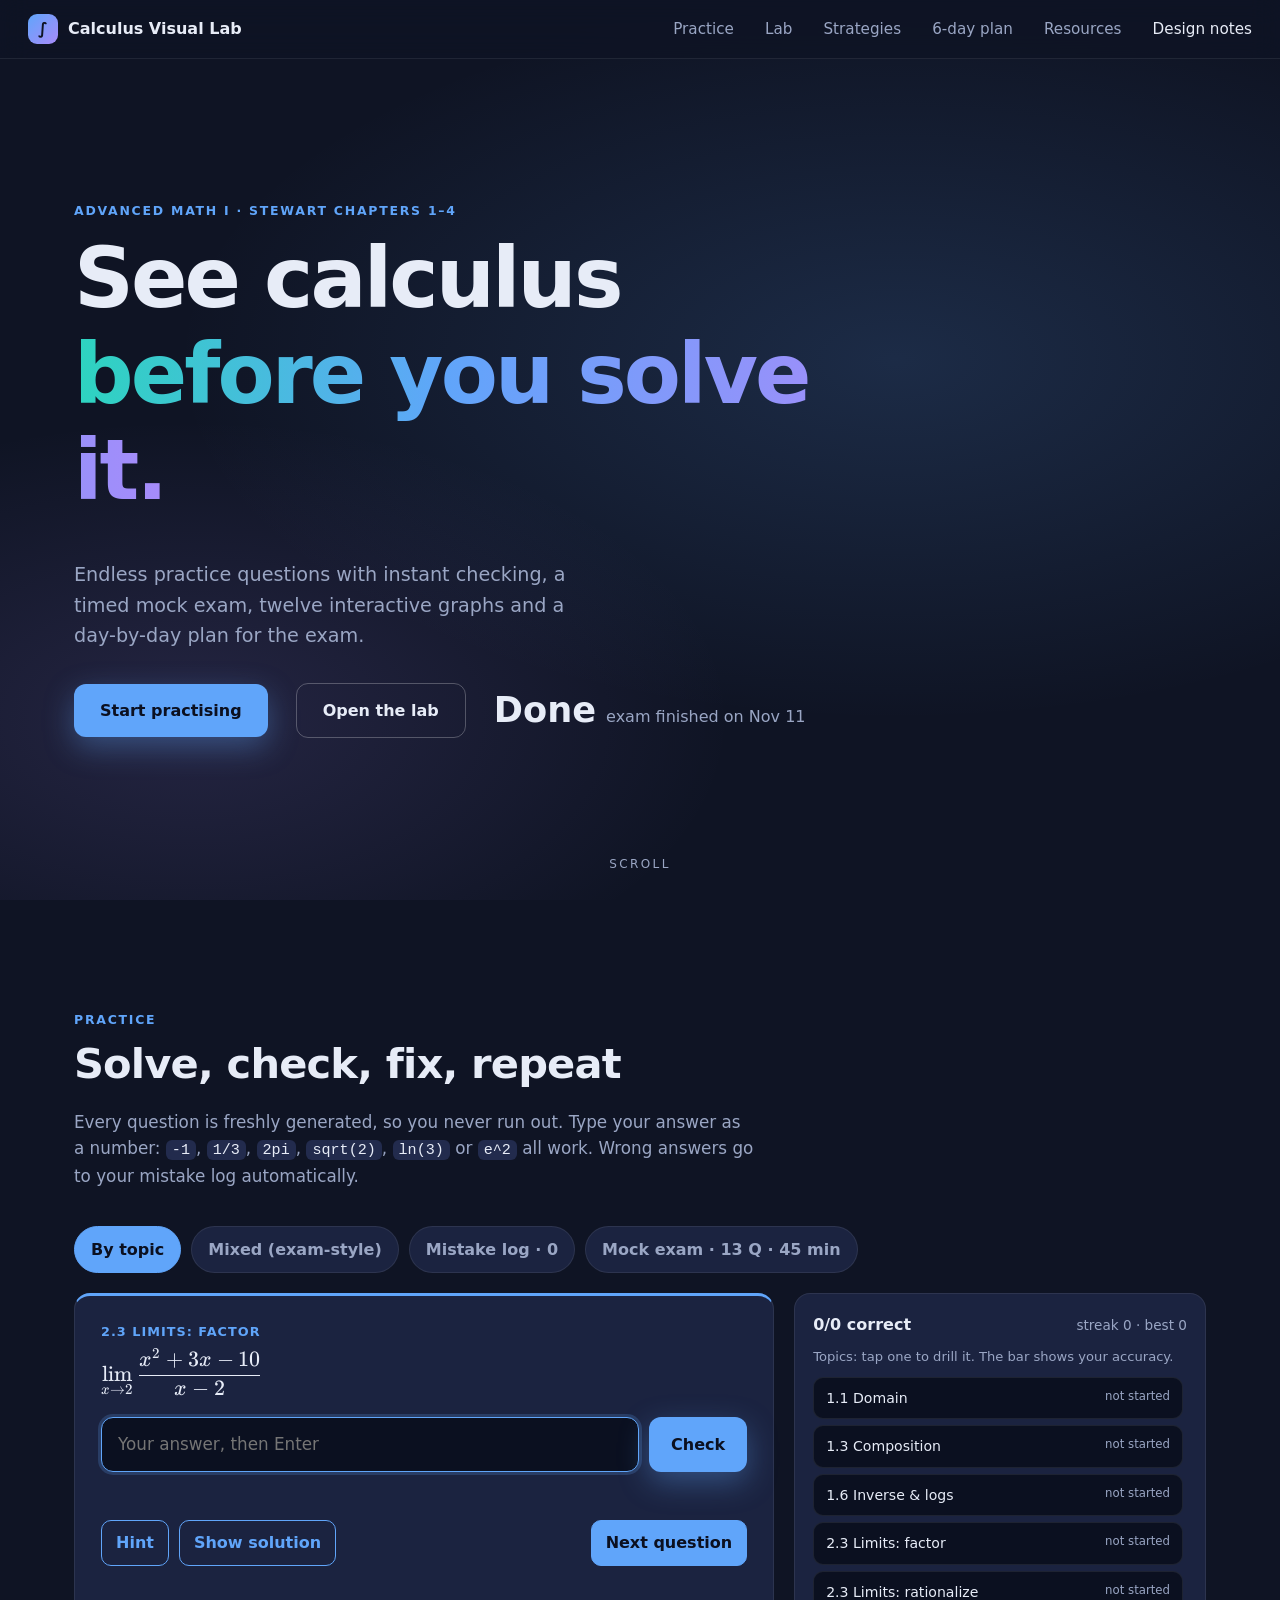
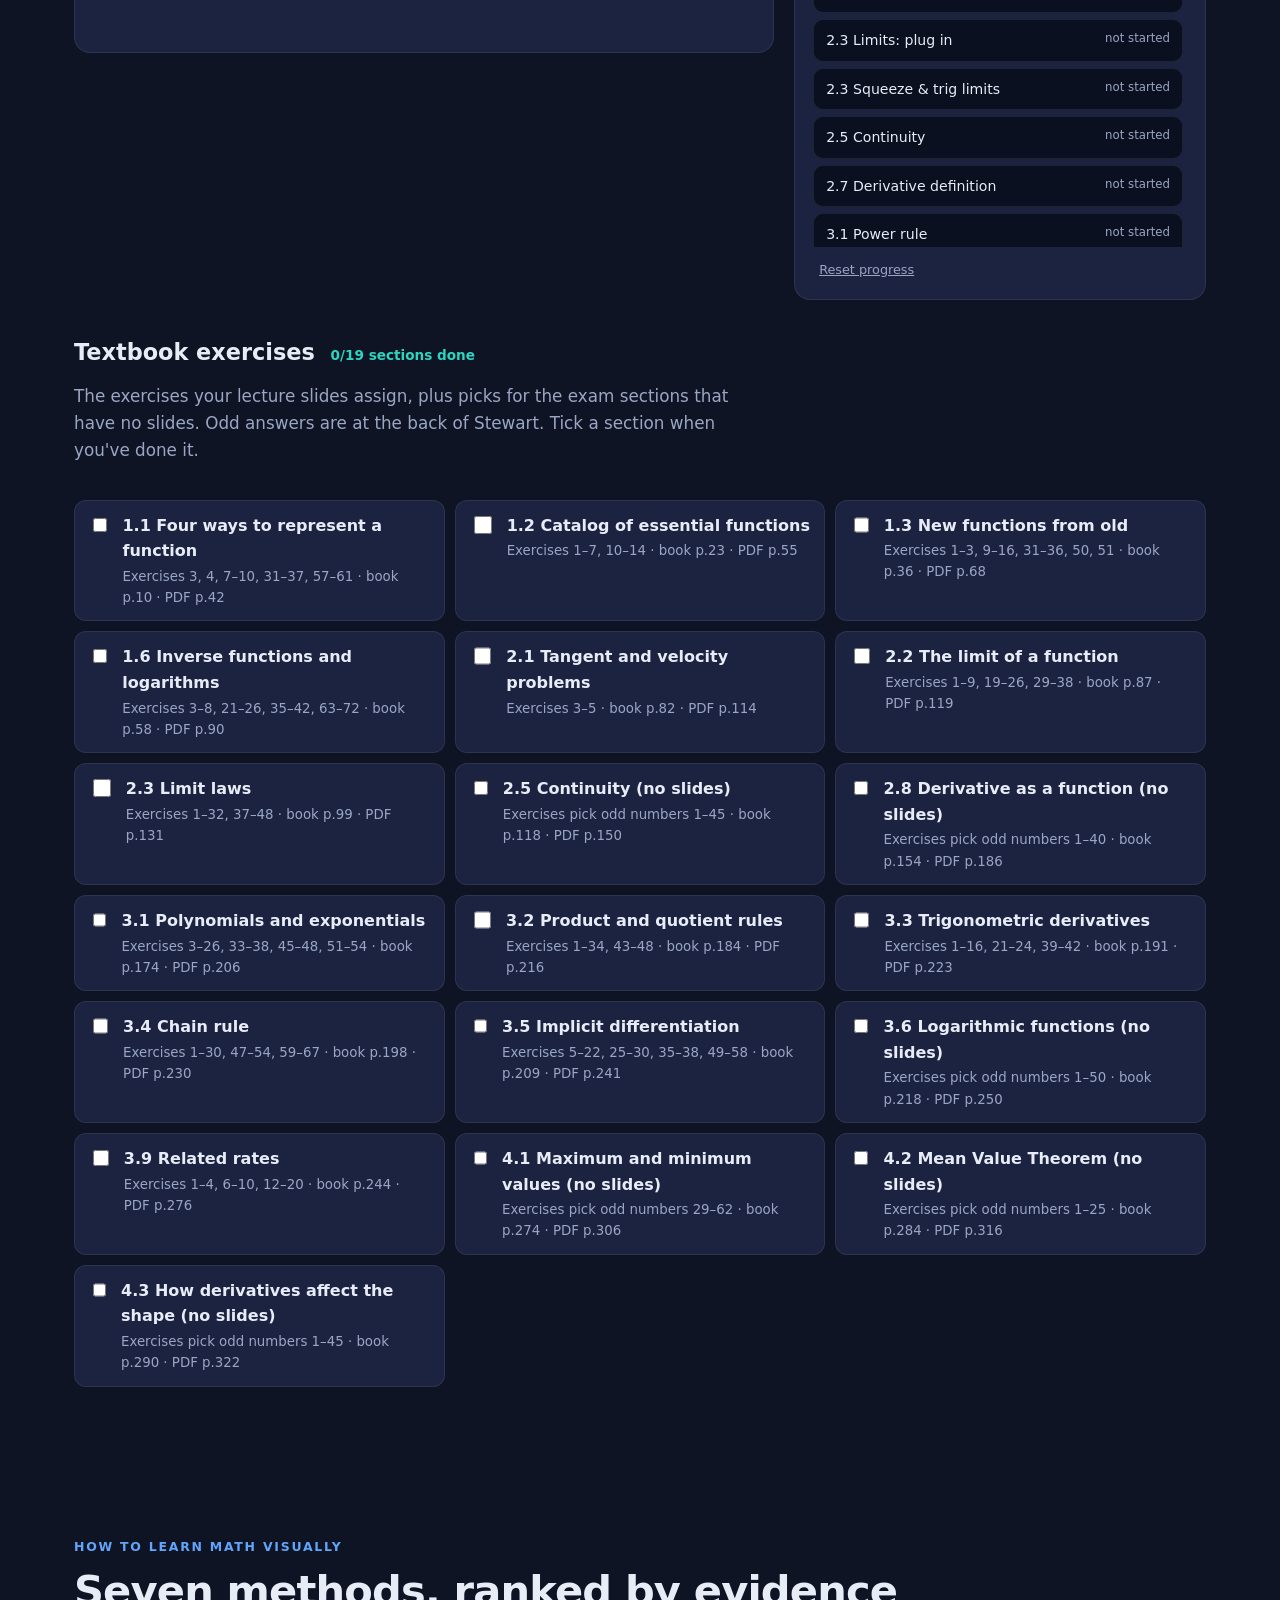
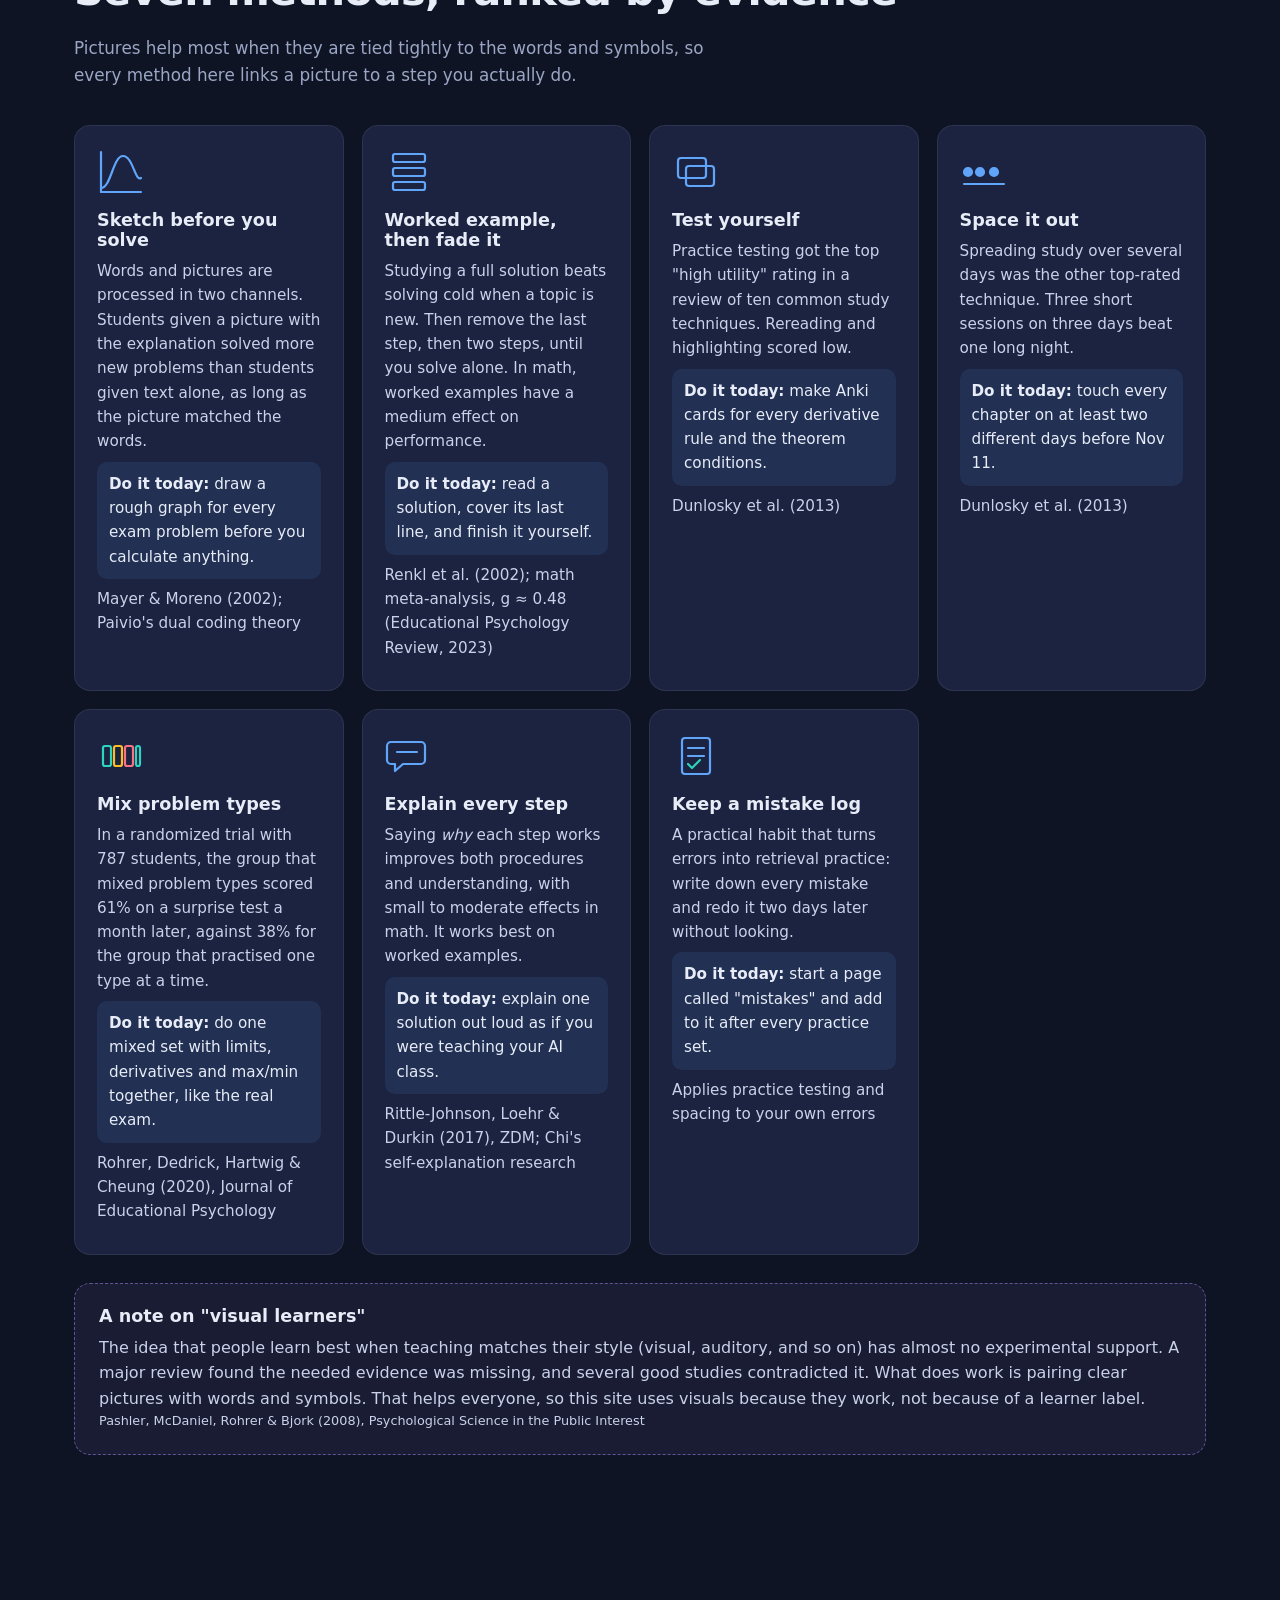
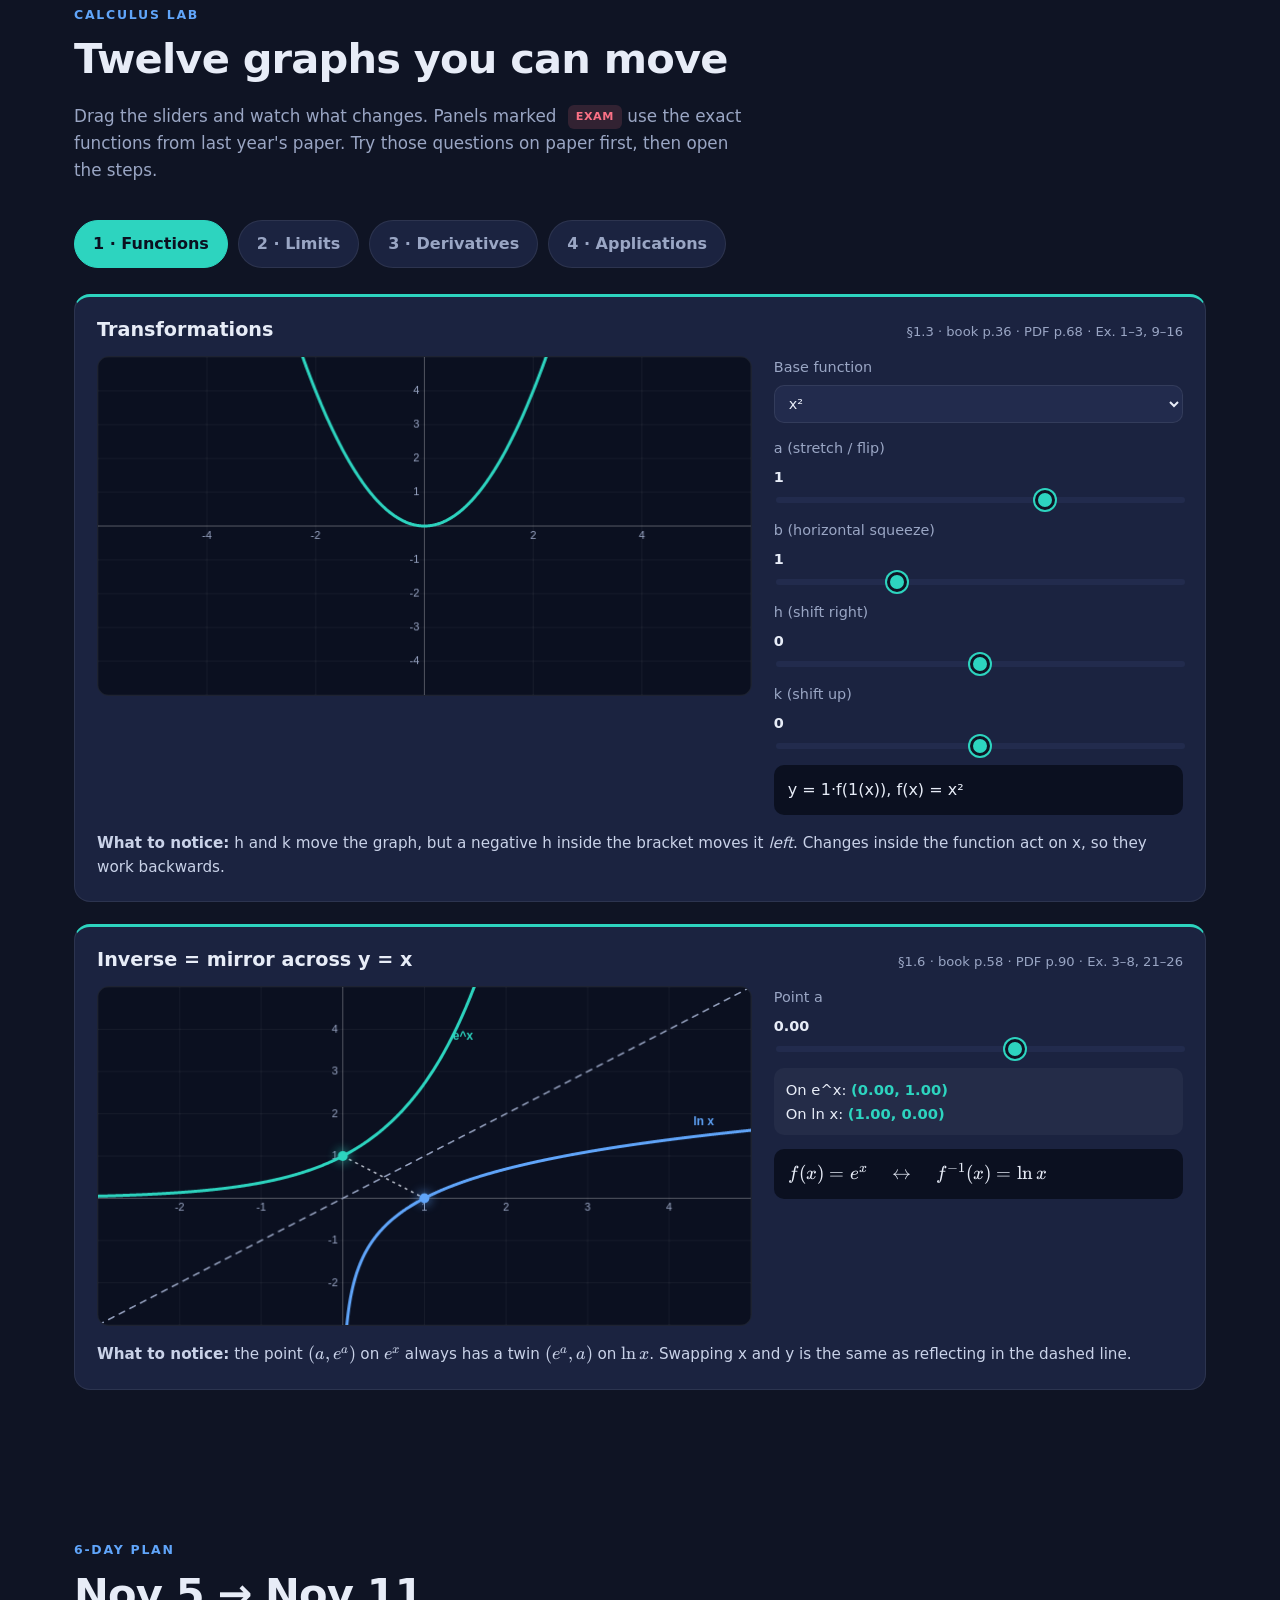
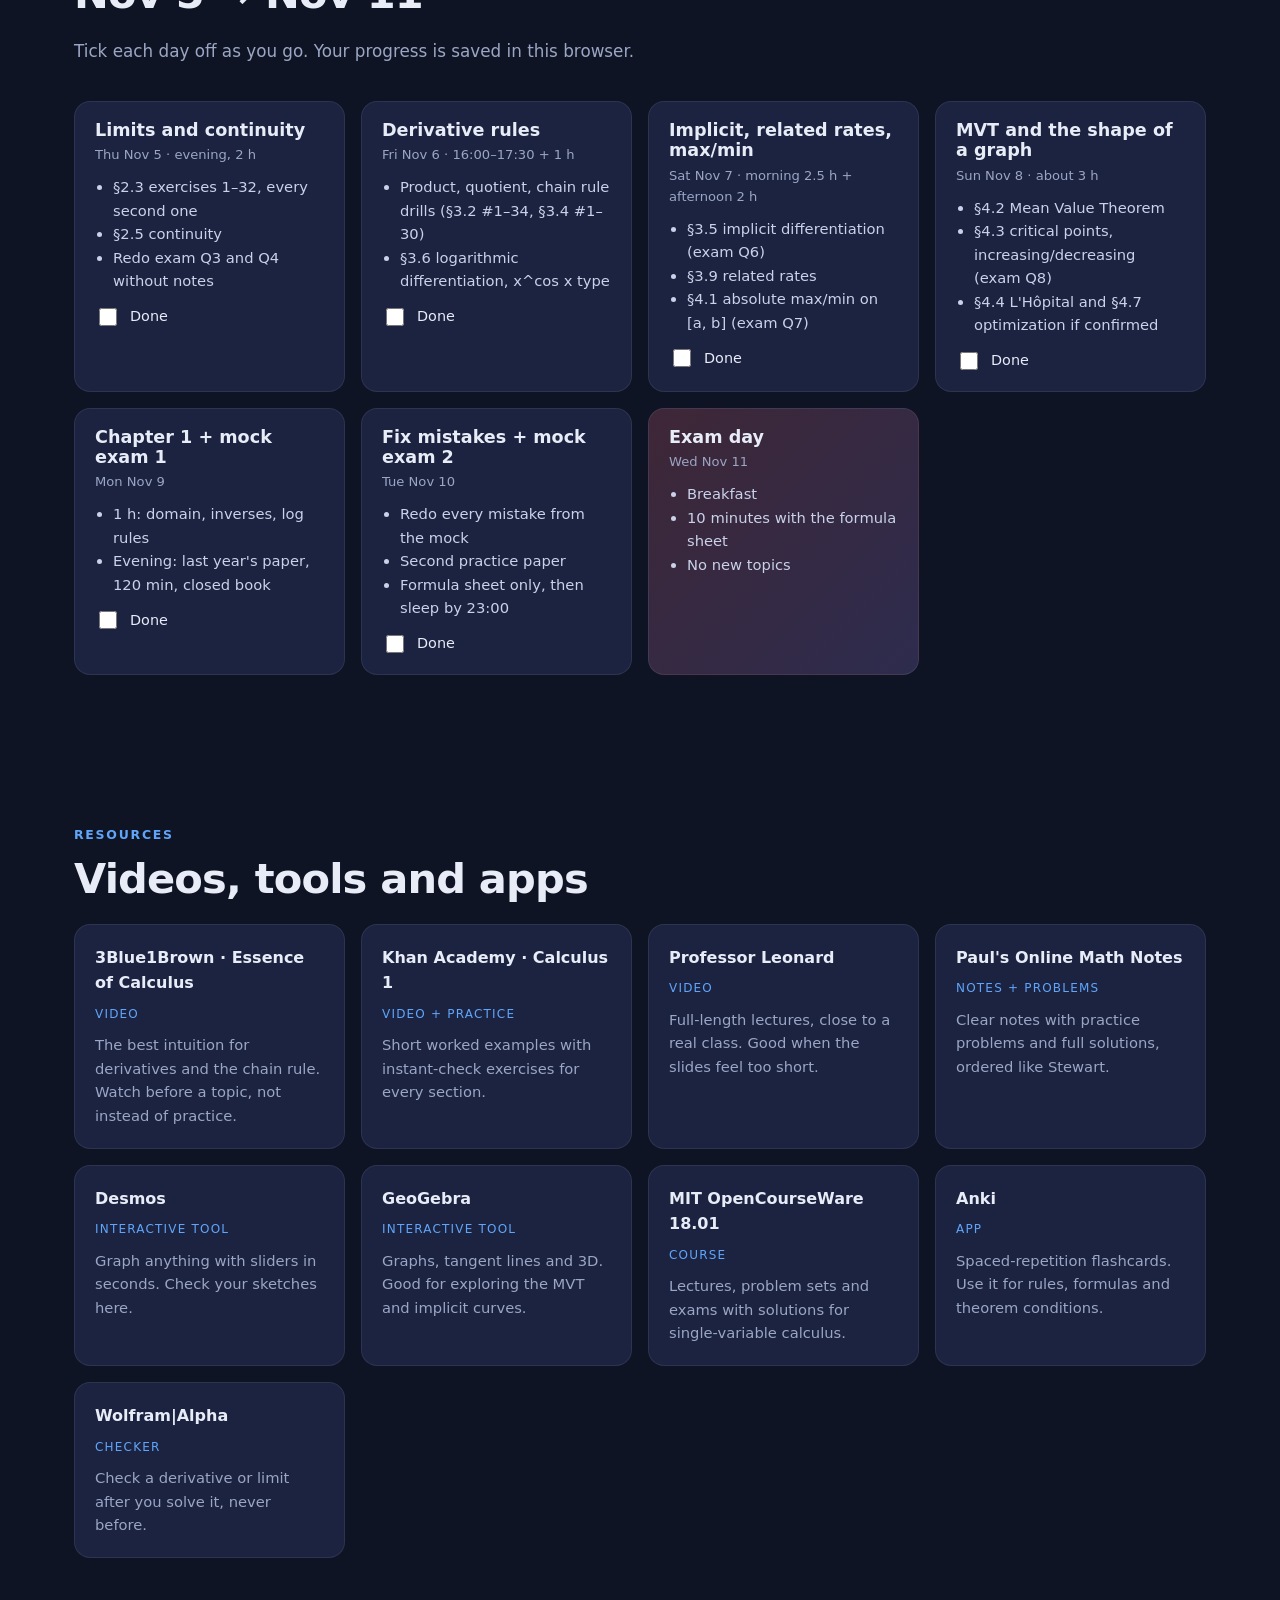
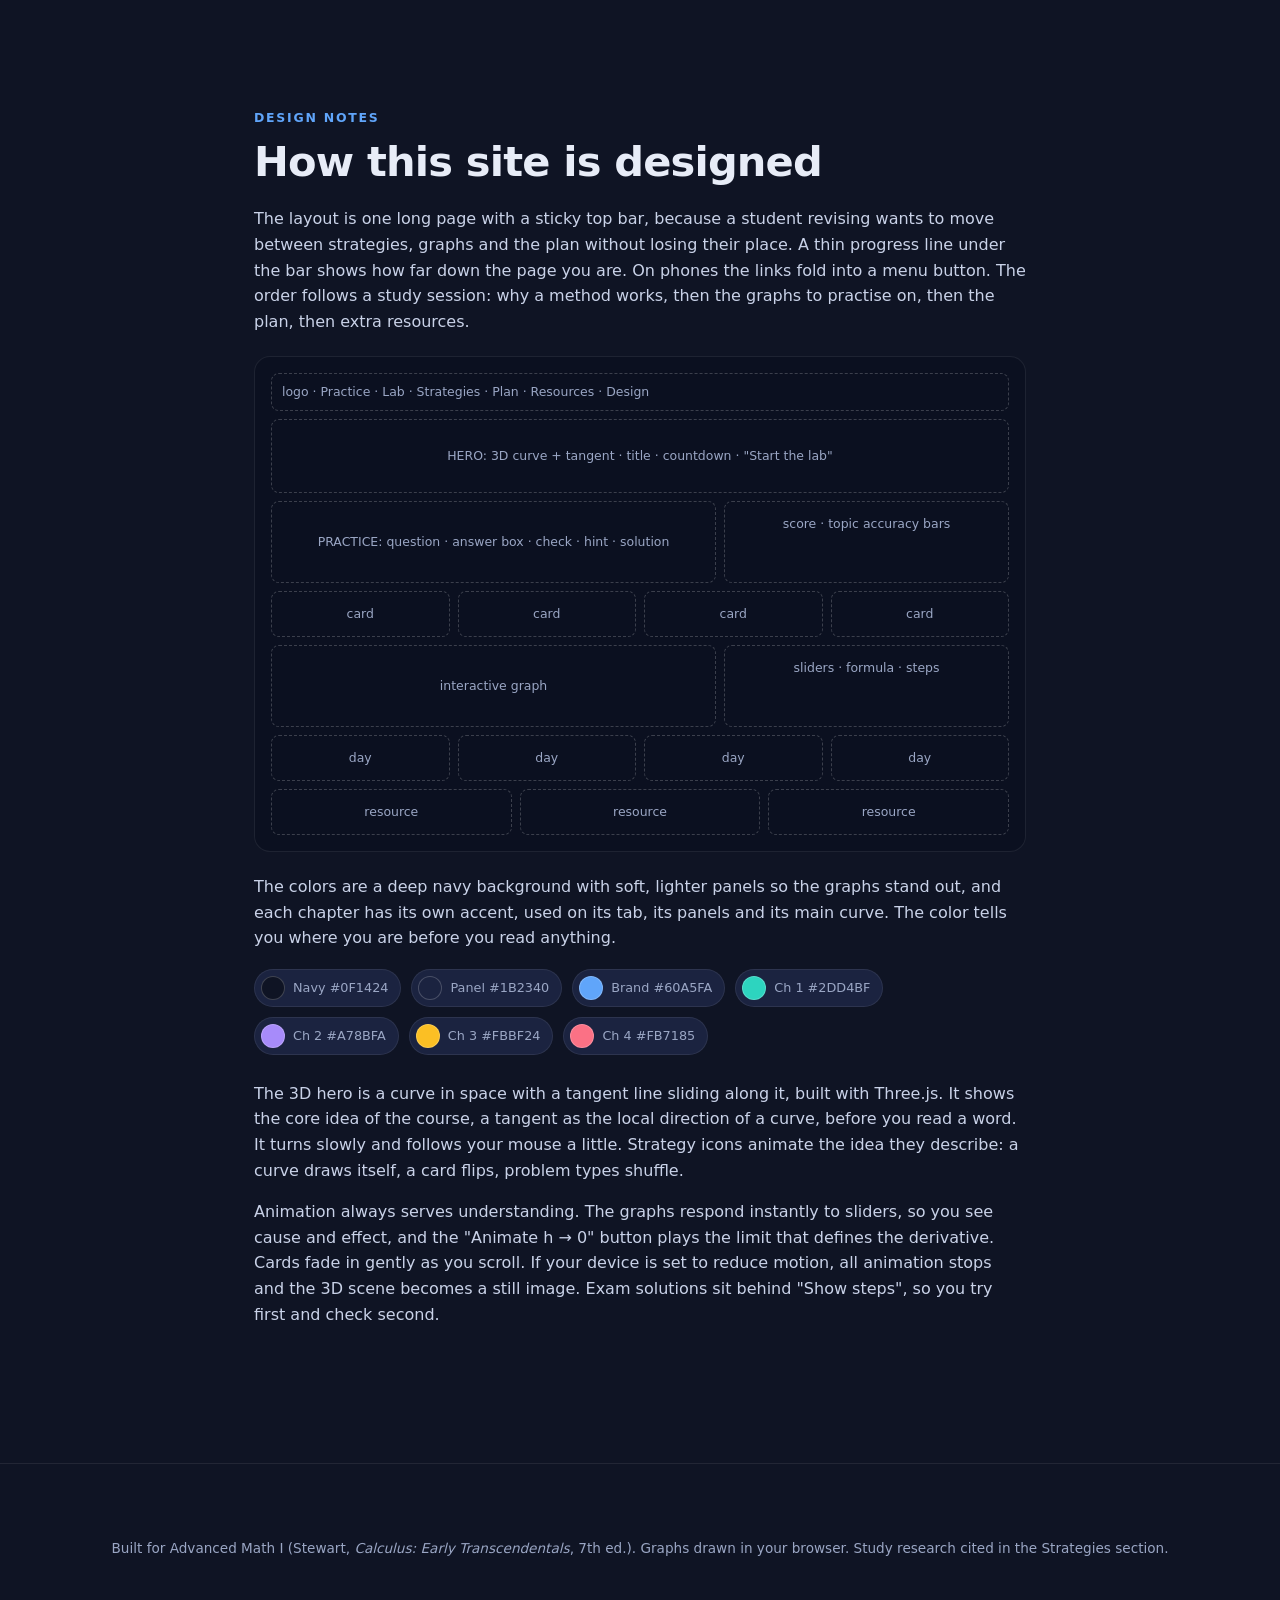
==== commit 348ebbfb: "Add practice: generated questions with checking, hints, solutions, mock exam, mistake log, textbook " ====
--- a/index.html
+++ b/index.html
@@ -16,8 +16,9 @@
   <a class="brand" href="#top"><span class="brand-mark">∫</span> Calculus Visual Lab</a>
   <button class="menu-btn" id="menu-btn" aria-label="Open menu" aria-expanded="false"><span></span><span></span><span></span></button>
   <nav id="nav" aria-label="Sections">
+    <a href="#practice">Practice</a>
+    <a href="#lab">Lab</a>
     <a href="#strategies">Strategies</a>
-    <a href="#lab">Lab</a>
     <a href="#plan">6-day plan</a>
     <a href="#resources">Resources</a>
     <a href="#design">Design notes</a>
@@ -32,13 +33,64 @@
   <div class="hero-inner">
     <p class="eyebrow">Advanced Math I · Stewart chapters 1–4</p>
     <h1>See calculus<br><span class="grad">before you solve it.</span></h1>
-    <p class="lead">Twelve interactive graphs, seven study methods that research actually supports, and a day-by-day plan for the exam.</p>
+    <p class="lead">Endless practice questions with instant checking, a timed mock exam, twelve interactive graphs and a day-by-day plan for the exam.</p>
     <div class="hero-row">
-      <a class="btn" href="#lab">Start the lab</a>
+      <a class="btn" href="#practice">Start practising</a>
+      <a class="btn btn-ghost" href="#lab">Open the lab</a>
       <div class="countdown"><b id="days-left">–</b><span id="days-label">days to the exam · Nov 11</span></div>
     </div>
   </div>
   <div class="scroll-hint" aria-hidden="true">scroll</div>
+</section>
+
+<!-- PRACTICE -->
+<section id="practice" class="section">
+  <div class="wrap">
+    <p class="eyebrow">Practice</p>
+    <h2>Solve, check, fix, repeat</h2>
+    <p class="section-lead">Every question is freshly generated, so you never run out. Type your answer as a number: <code>-1</code>, <code>1/3</code>, <code>2pi</code>, <code>sqrt(2)</code>, <code>ln(3)</code> or <code>e^2</code> all work. Wrong answers go to your mistake log automatically.</p>
+
+    <div class="pr-modes">
+      <button class="pr-mode active" data-m="topic">By topic</button>
+      <button class="pr-mode" data-m="mixed">Mixed (exam-style)</button>
+      <button class="pr-mode" data-m="mistakes">Mistake log · <span id="pr-mist-count">0</span></button>
+      <button class="pr-mode" data-m="mock">Mock exam · 13 Q · 45 min</button>
+    </div>
+
+    <div class="pr-layout">
+      <article class="pr-card" id="pr-card">
+        <div class="pr-mock-bar" id="pr-mock-bar" hidden><span id="pr-mock-pos"></span><span id="pr-mock-time"></span></div>
+        <p class="pr-topic-label" id="pr-topic-label"></p>
+        <div class="pr-q" id="pr-q">Loading…</div>
+        <div class="pr-input-row" id="pr-input-row">
+          <input id="pr-answer" type="text" inputmode="text" autocomplete="off" spellcheck="false" placeholder="Your answer, then Enter">
+          <button class="btn" id="pr-check">Check</button>
+        </div>
+        <div class="pr-choices" id="pr-choices" hidden></div>
+        <div class="pr-feedback" id="pr-feedback"></div>
+        <div class="pr-actions">
+          <button class="ghost" id="pr-hint">Hint</button>
+          <button class="ghost" id="pr-show">Show solution</button>
+          <button class="ghost primary" id="pr-next">Next question</button>
+        </div>
+        <div class="pr-box hint" id="pr-hint-box" hidden></div>
+        <div class="pr-box steps" id="pr-steps-box" hidden></div>
+      </article>
+
+      <aside class="pr-side">
+        <div class="pr-stats"><b id="pr-total">0/0 correct</b><span id="pr-streak">streak 0</span></div>
+        <p class="pr-side-title">Topics: tap one to drill it. The bar shows your accuracy.</p>
+        <div class="pr-topics" id="pr-topics"></div>
+        <button class="pr-reset" id="pr-reset">Reset progress</button>
+      </aside>
+    </div>
+
+    <div class="pr-bookwrap">
+      <h3>Textbook exercises <span class="pr-book-count" id="pr-book-count"></span></h3>
+      <p class="section-lead">The exercises your lecture slides assign, plus picks for the exam sections that have no slides. Odd answers are at the back of Stewart. Tick a section when you've done it.</p>
+      <div class="pr-book" id="pr-book"></div>
+    </div>
+  </div>
 </section>
 
 <!-- STRATEGIES -->
@@ -352,8 +404,9 @@
     <h2>How this site is designed</h2>
     <p>The layout is one long page with a sticky top bar, because a student revising wants to move between strategies, graphs and the plan without losing their place. A thin progress line under the bar shows how far down the page you are. On phones the links fold into a menu button. The order follows a study session: why a method works, then the graphs to practise on, then the plan, then extra resources.</p>
     <div class="wireframe" aria-label="Wireframe of the page layout">
-      <div class="wf-bar">logo · Strategies · Lab · Plan · Resources · Design</div>
+      <div class="wf-bar">logo · Practice · Lab · Strategies · Plan · Resources · Design</div>
       <div class="wf-hero">HERO: 3D curve + tangent · title · countdown · "Start the lab"</div>
+      <div class="wf-lab"><span class="wf-canvas">PRACTICE: question · answer box · check · hint · solution</span><span class="wf-ctrl">score · topic accuracy bars</span></div>
       <div class="wf-row"><span>card</span><span>card</span><span>card</span><span>card</span></div>
       <div class="wf-lab"><span class="wf-canvas">interactive graph</span><span class="wf-ctrl">sliders · formula · steps</span></div>
       <div class="wf-row"><span>day</span><span>day</span><span>day</span><span>day</span></div>
@@ -378,6 +431,7 @@
 <script src="vendor/katex/auto-render.min.js" defer></script>
 <script type="module" src="js/app.js"></script>
 <script type="module" src="js/labs.js"></script>
+<script type="module" src="js/practice.js"></script>
 <script type="module" src="js/hero.js"></script>
 </body>
 </html>
--- a/styles.css
+++ b/styles.css
@@ -15,6 +15,7 @@
 }
 
 * { box-sizing: border-box; }
+[hidden] { display: none !important; }
 html { scroll-behavior: smooth; scroll-padding-top: 72px; }
 body {
   margin: 0;
@@ -146,6 +147,60 @@
 summary { cursor: pointer; color: var(--c); font-weight: 600; }
 details p { margin: 10px 0 2px; }
 
+/* practice */
+.btn-ghost { background: transparent; color: var(--text); border: 1px solid rgba(255, 255, 255, 0.25); box-shadow: none; }
+.btn-ghost:hover { box-shadow: none; border-color: var(--brand); }
+code { background: var(--panel2); padding: 1px 6px; border-radius: 6px; font-size: 0.9em; color: var(--text); }
+.pr-modes { display: flex; flex-wrap: wrap; gap: 10px; margin-bottom: 20px; }
+.pr-mode { background: var(--panel); color: var(--muted); border: 1px solid var(--line); padding: 10px 16px; border-radius: 999px; font: inherit; font-weight: 600; cursor: pointer; }
+.pr-mode:hover { color: var(--text); }
+.pr-mode.active { background: var(--brand); color: #0b1020; border-color: var(--brand); }
+.pr-layout { display: grid; grid-template-columns: 1.7fr 1fr; gap: 20px; align-items: start; }
+.pr-card { --c: var(--brand); background: var(--panel); border: 1px solid var(--line); border-top: 3px solid var(--brand); border-radius: var(--radius); padding: 26px; min-height: 360px; }
+.pr-mock-bar { display: flex; justify-content: space-between; background: rgba(251, 113, 133, 0.12); color: var(--ch4); font-weight: 700; padding: 10px 14px; border-radius: 10px; margin-bottom: 14px; font-variant-numeric: tabular-nums; }
+.pr-topic-label { margin: 0 0 6px; color: var(--brand); font-size: 0.8rem; font-weight: 700; text-transform: uppercase; letter-spacing: 0.08em; }
+.pr-q { font-size: 1.2rem; line-height: 1.7; margin-bottom: 20px; }
+.pr-q .katex { font-size: 1.12em; }
+.pr-input-row { display: flex; gap: 10px; }
+.pr-input-row input { flex: 1; min-width: 0; background: var(--bg2); color: var(--text); border: 1px solid rgba(255, 255, 255, 0.18); border-radius: 12px; padding: 13px 16px; font: inherit; font-size: 1.05rem; outline: none; }
+.pr-input-row input:focus { border-color: var(--brand); box-shadow: 0 0 0 3px rgba(96, 165, 250, 0.2); }
+.pr-input-row .btn { border: 0; cursor: pointer; font: inherit; font-weight: 700; padding: 13px 22px; }
+.pr-choices { display: grid; gap: 10px; }
+.pr-choice { text-align: left; background: var(--bg2); color: var(--text); border: 1px solid rgba(255, 255, 255, 0.14); border-radius: 12px; padding: 12px 16px; font: inherit; cursor: pointer; transition: border-color 0.2s; }
+.pr-choice:hover:not(:disabled) { border-color: var(--brand); }
+.pr-choice.right { border-color: var(--ch1); background: rgba(45, 212, 191, 0.12); }
+.pr-choice.wrong { border-color: var(--ch4); background: rgba(251, 113, 133, 0.12); }
+.pr-feedback { min-height: 26px; margin: 16px 0 6px; font-weight: 600; }
+.pr-feedback.ok { color: var(--ch1); }
+.pr-feedback.bad { color: var(--ch4); }
+.pr-feedback.warn { color: var(--ch3); }
+.pr-actions { display: flex; gap: 10px; flex-wrap: wrap; }
+.ghost.primary { background: var(--brand); color: #0b1020; margin-left: auto; }
+.pr-box { margin-top: 14px; padding: 14px 16px; border-radius: 12px; background: var(--bg2); border: 1px solid var(--line); line-height: 1.8; }
+.pr-box.hint::before { content: "Hint · "; color: var(--ch3); font-weight: 700; }
+.pr-box.steps::before { content: "Solution · "; color: var(--ch1); font-weight: 700; }
+.pr-side { background: var(--panel); border: 1px solid var(--line); border-radius: var(--radius); padding: 18px; }
+.pr-stats { display: flex; justify-content: space-between; align-items: baseline; margin-bottom: 8px; }
+.pr-stats span { color: var(--muted); font-size: 0.85rem; }
+.pr-side-title { color: var(--muted); font-size: 0.82rem; margin: 0 0 10px; }
+.pr-topics { display: grid; gap: 6px; max-height: 470px; overflow-y: auto; padding-right: 4px; }
+.pr-topic { --c: var(--brand); position: relative; overflow: hidden; display: flex; justify-content: space-between; gap: 8px; text-align: left; background: var(--bg2); color: var(--text); border: 1px solid var(--line); border-radius: 10px; padding: 9px 12px; font: inherit; font-size: 0.88rem; cursor: pointer; }
+.pr-topic.ch1 { --c: var(--ch1); } .pr-topic.ch2 { --c: var(--ch2); } .pr-topic.ch3 { --c: var(--ch3); } .pr-topic.ch4 { --c: var(--ch4); }
+.pr-topic:hover { border-color: var(--c); }
+.pr-topic small { color: var(--muted); white-space: nowrap; }
+.pr-topic i { position: absolute; left: 0; bottom: 0; height: 3px; background: var(--c); transition: width 0.4s; }
+.pr-reset { margin-top: 12px; background: none; border: 0; color: var(--muted); font: inherit; font-size: 0.8rem; cursor: pointer; text-decoration: underline; }
+.pr-bookwrap { margin-top: 40px; }
+.pr-bookwrap h3 { font-size: 1.4rem; }
+.pr-book-count { font-size: 0.85rem; color: var(--ch1); font-weight: 600; margin-left: 8px; }
+.pr-book { display: grid; grid-template-columns: repeat(auto-fill, minmax(330px, 1fr)); gap: 10px; }
+.bk { --c: var(--ch1); display: flex; gap: 12px; align-items: flex-start; background: var(--panel); border: 1px solid var(--line); border-radius: 12px; padding: 12px 14px; cursor: pointer; }
+.bk input { margin-top: 3px; }
+.bk span { display: flex; flex-direction: column; gap: 2px; }
+.bk small { color: var(--muted); }
+.bk.done { opacity: 0.55; }
+.bk.done b { text-decoration: line-through; }
+
 /* plan */
 .days { display: grid; grid-template-columns: repeat(auto-fill, minmax(250px, 1fr)); gap: 16px; }
 .day { background: var(--panel); border: 1px solid var(--line); border-radius: var(--radius); padding: 18px 20px; transition: border-color 0.3s, opacity 0.3s; }
@@ -186,7 +241,9 @@
 
 /* mobile */
 @media (max-width: 860px) {
-  .lab-body { grid-template-columns: 1fr; }
+  .lab-body, .pr-layout { grid-template-columns: 1fr; }
+  .pr-card { padding: 20px; }
+  .ghost.primary { margin-left: 0; }
   .lab canvas { height: 280px; }
   .stack canvas { height: 180px; }
   .menu-btn { display: block; }
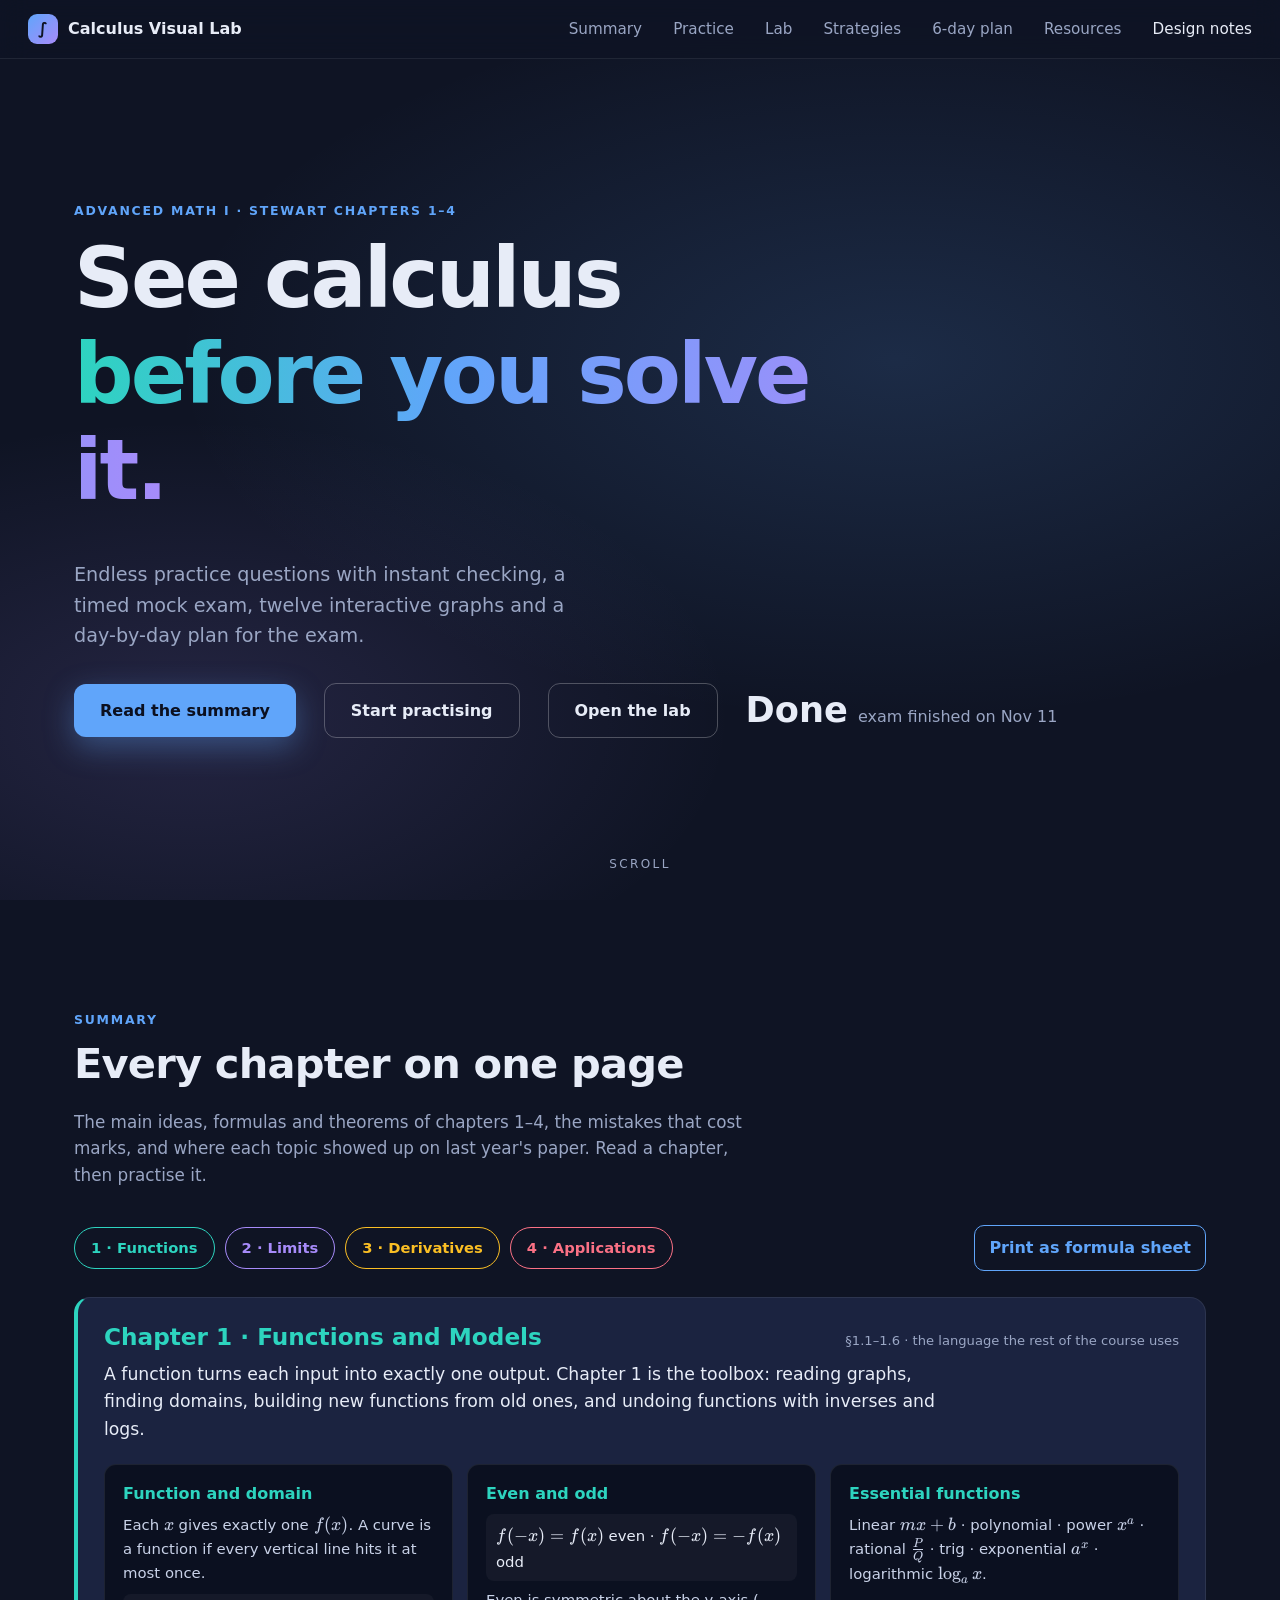
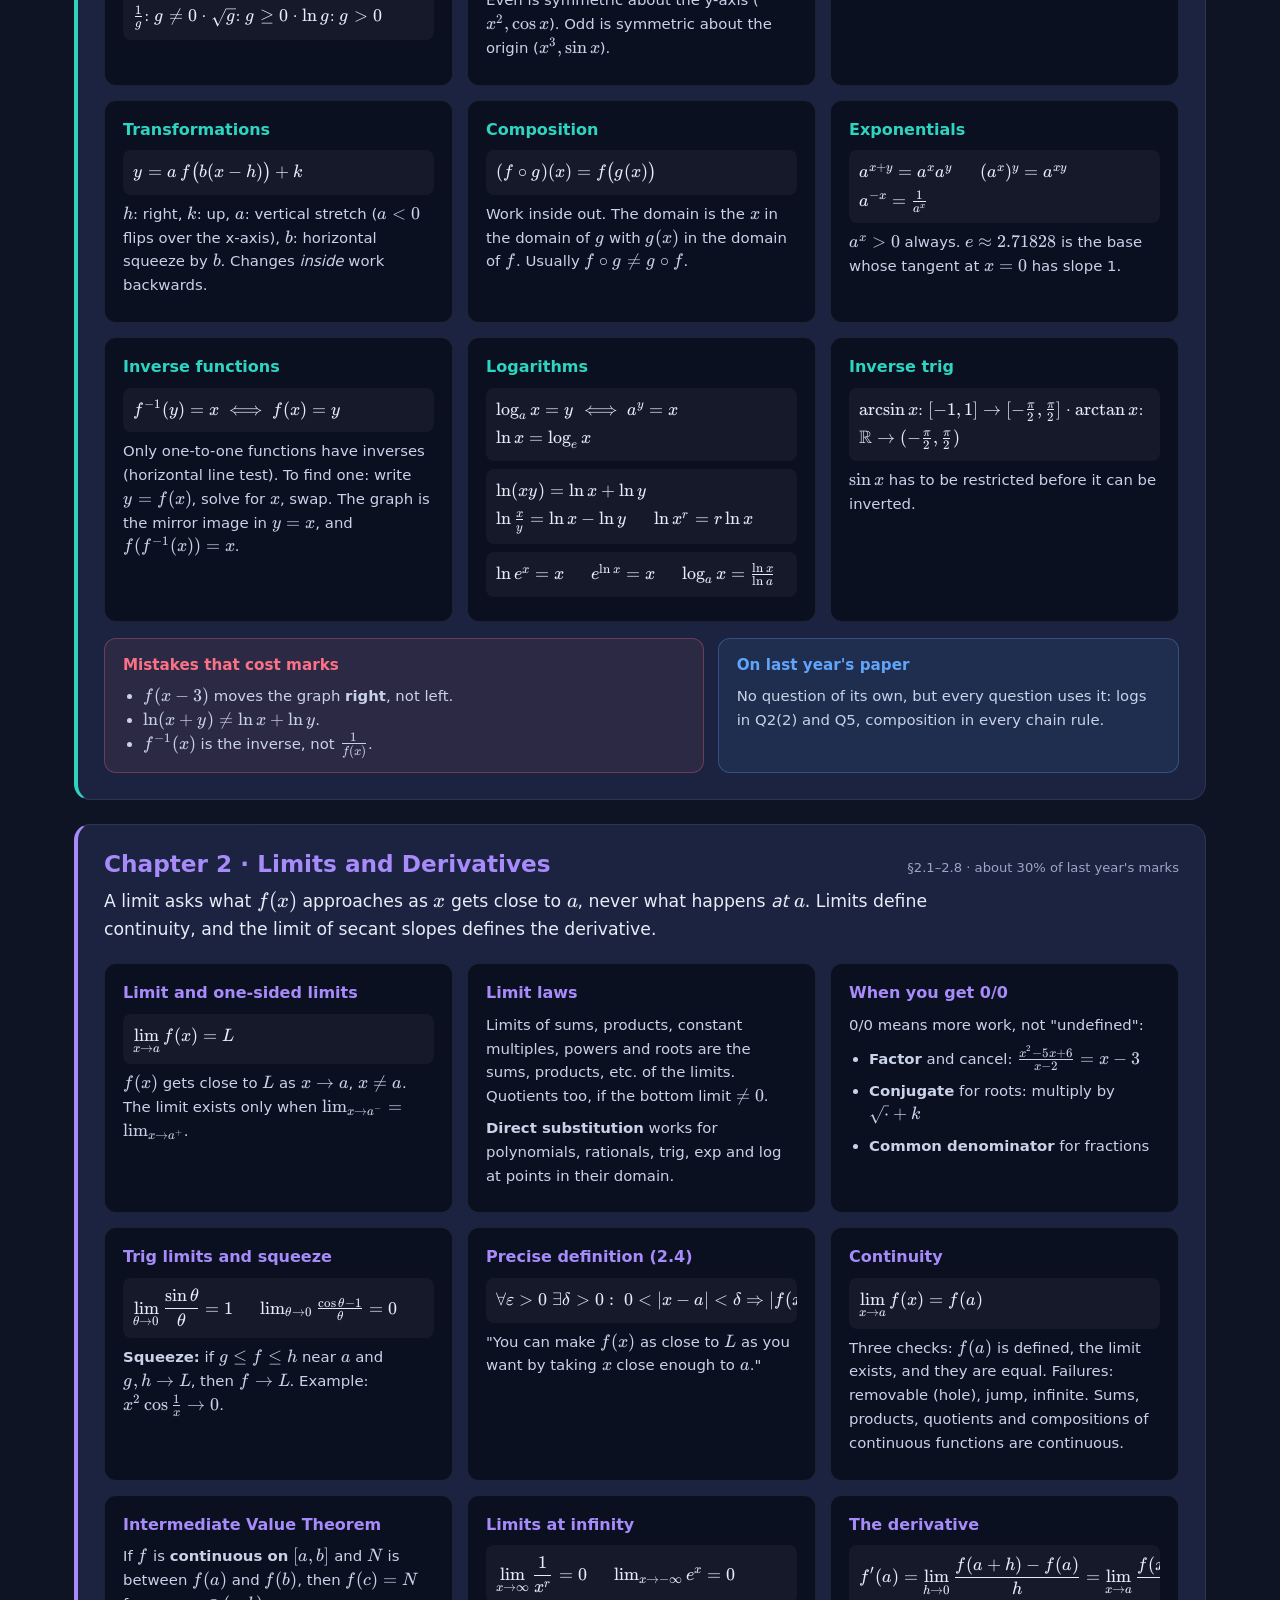
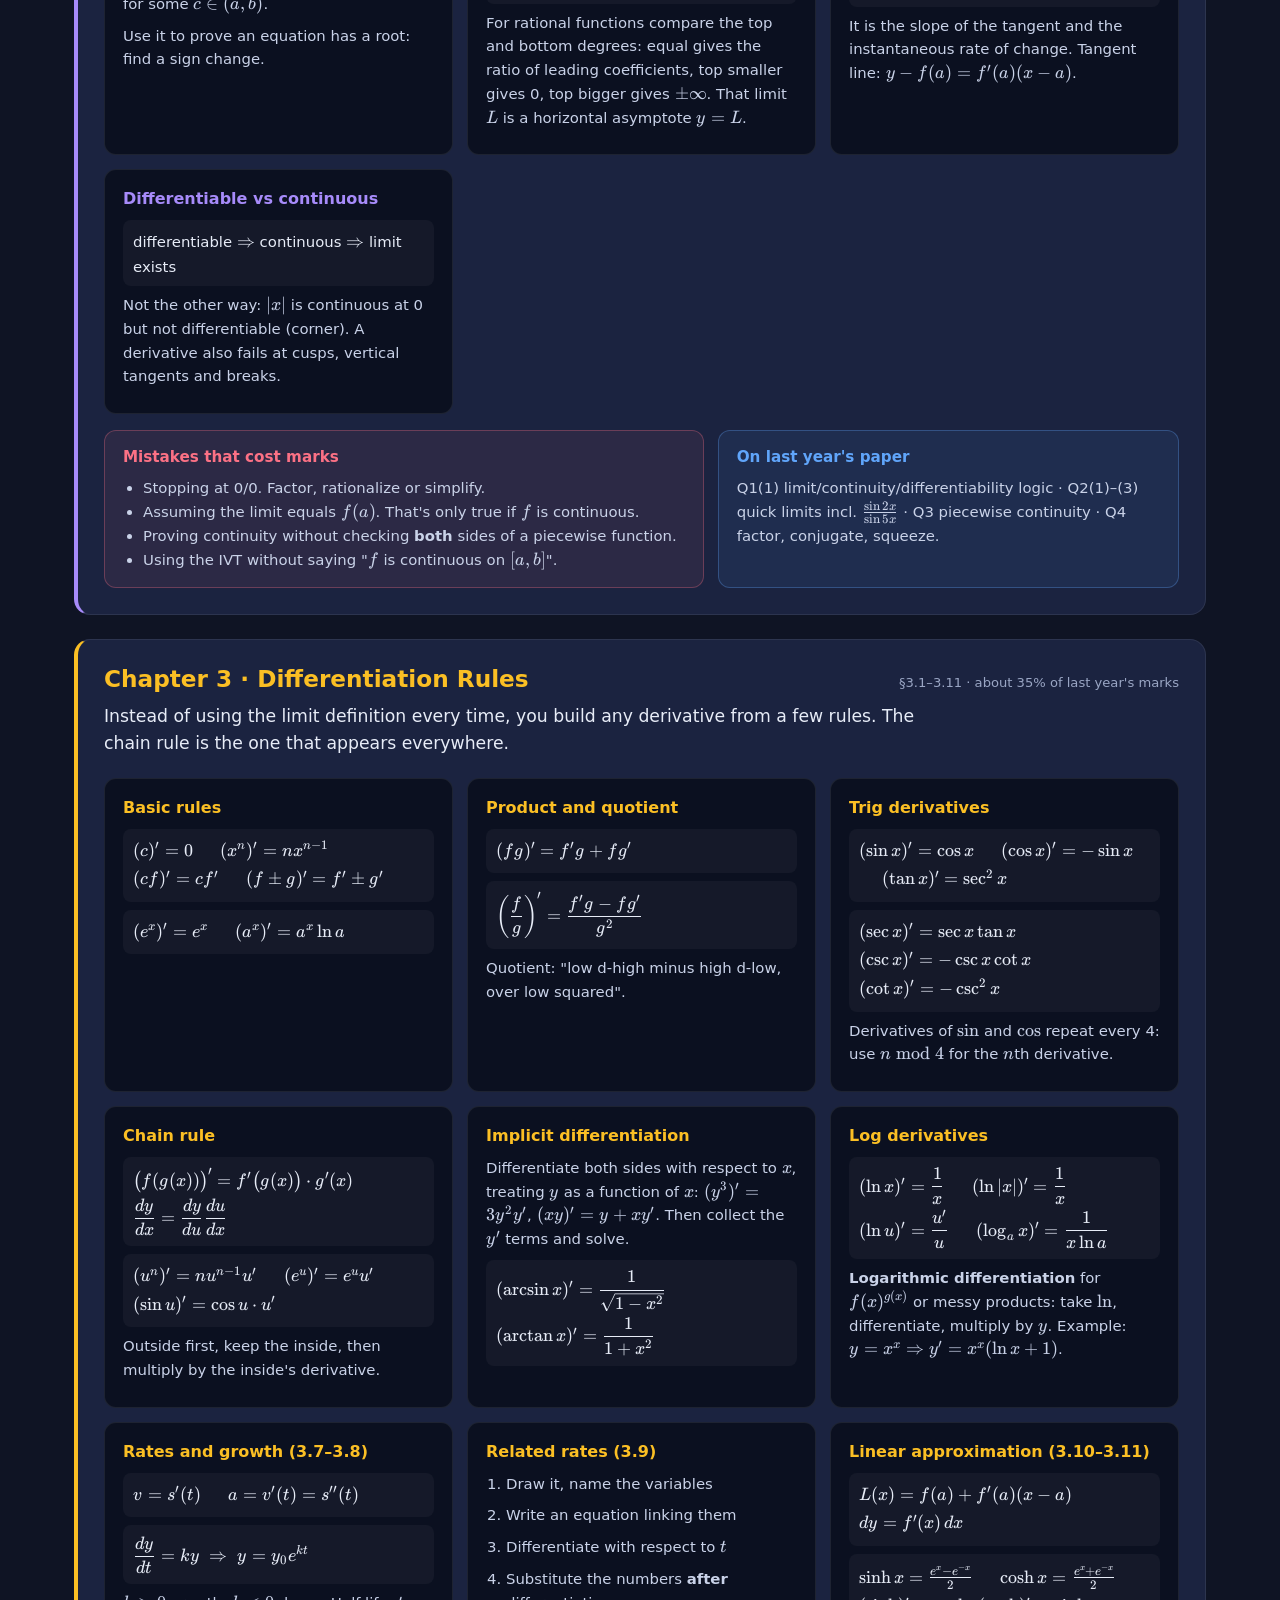
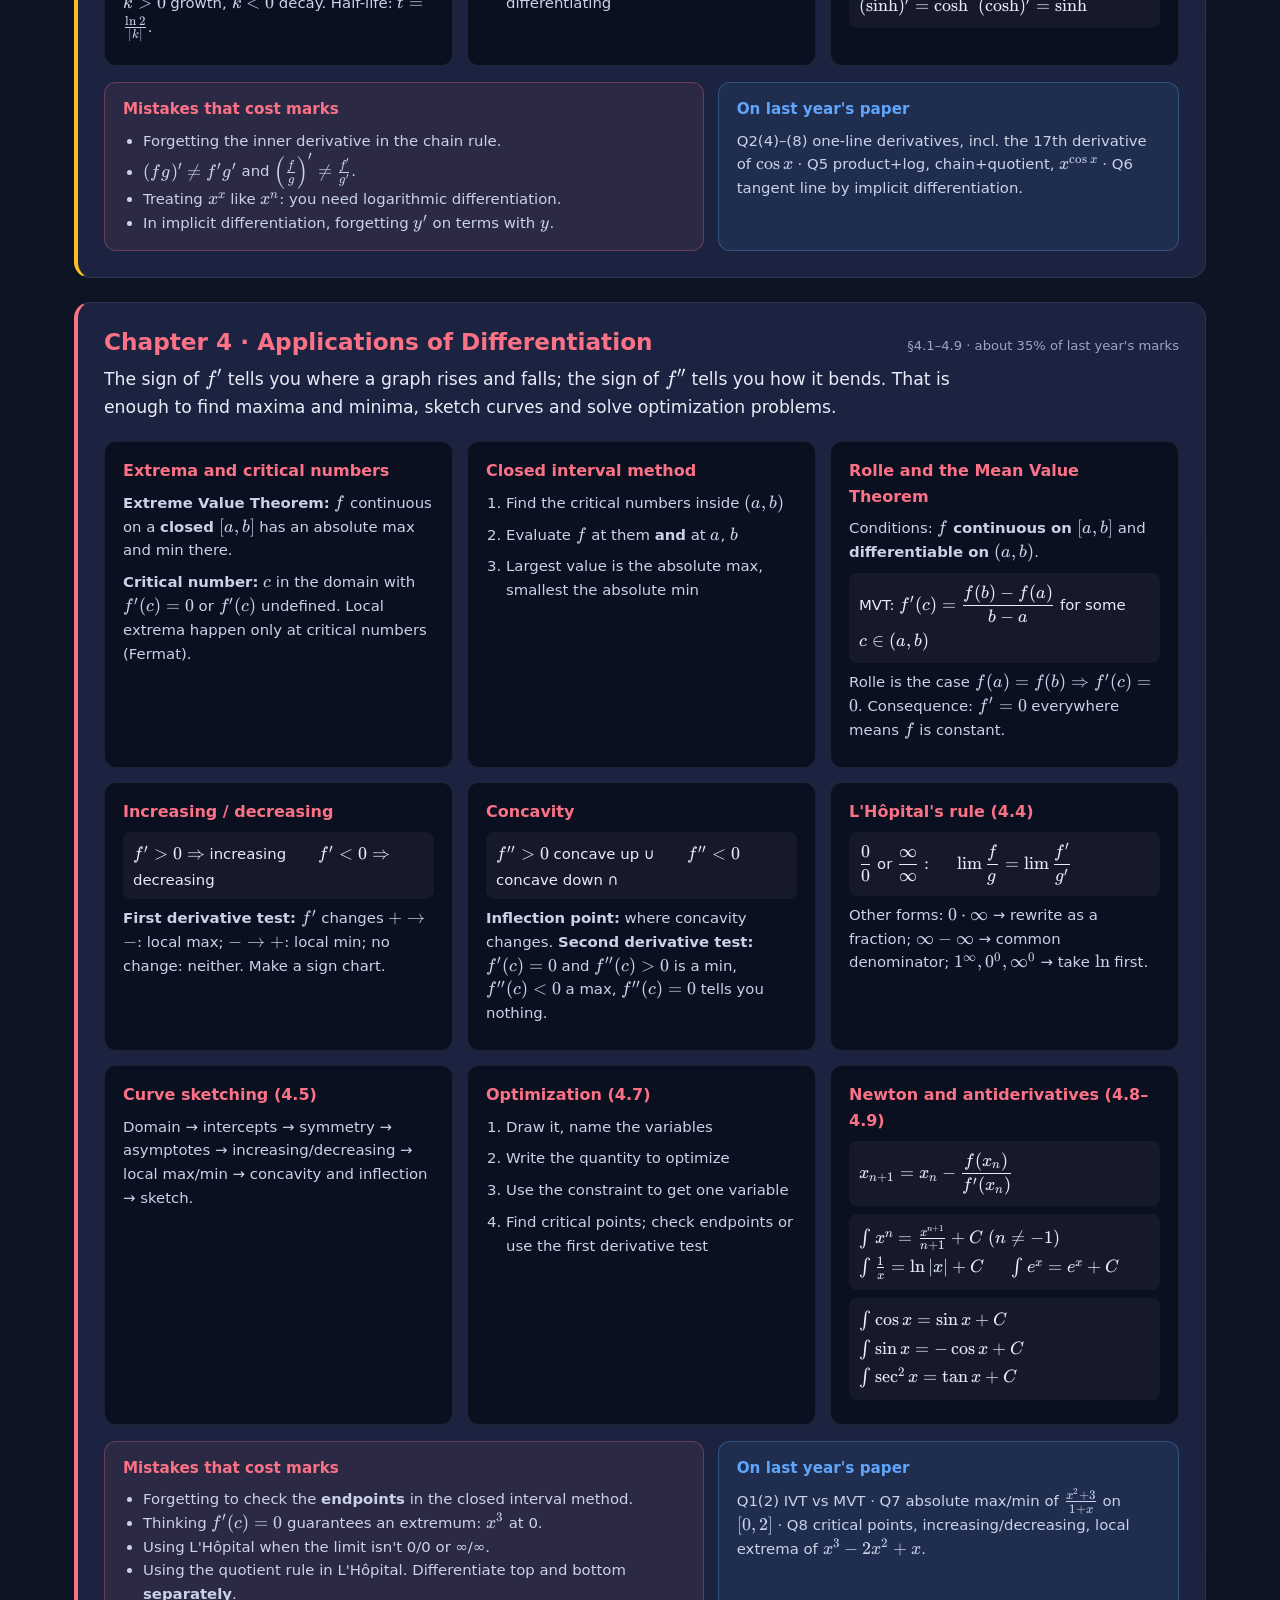
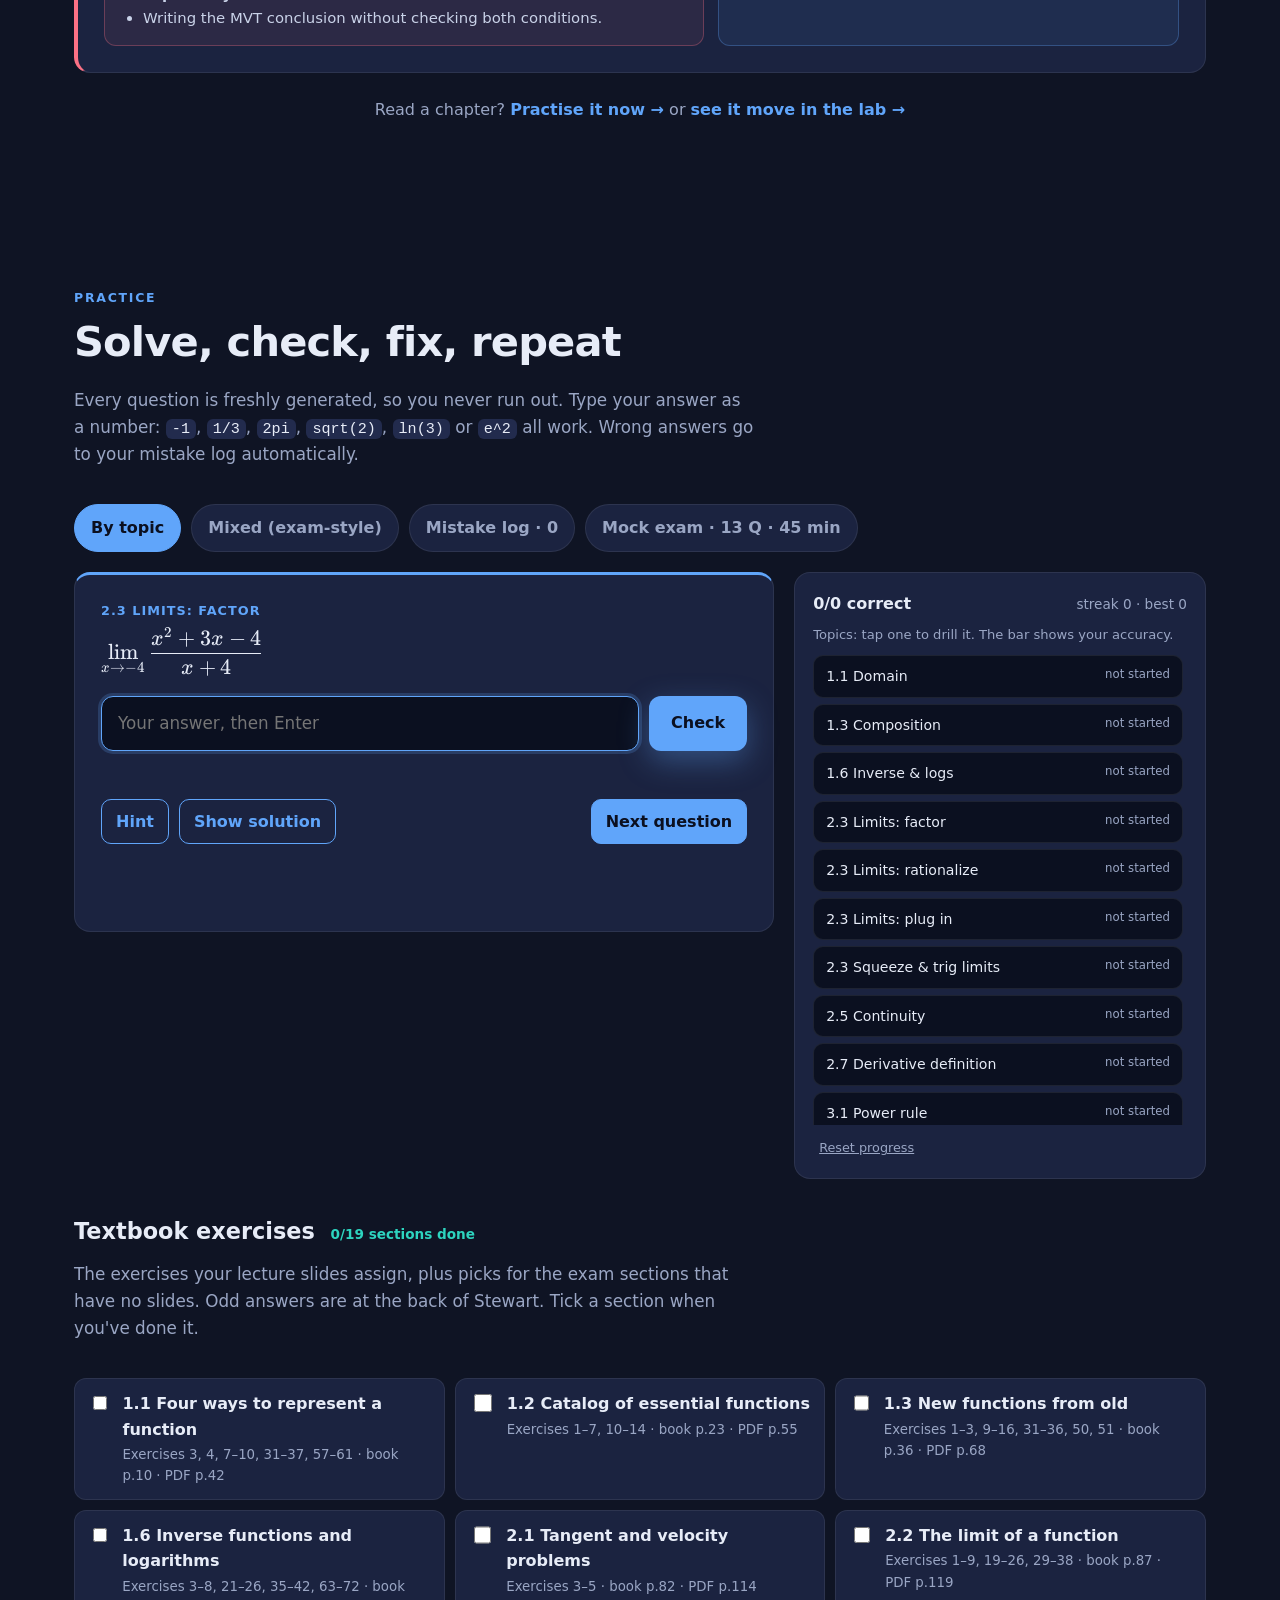
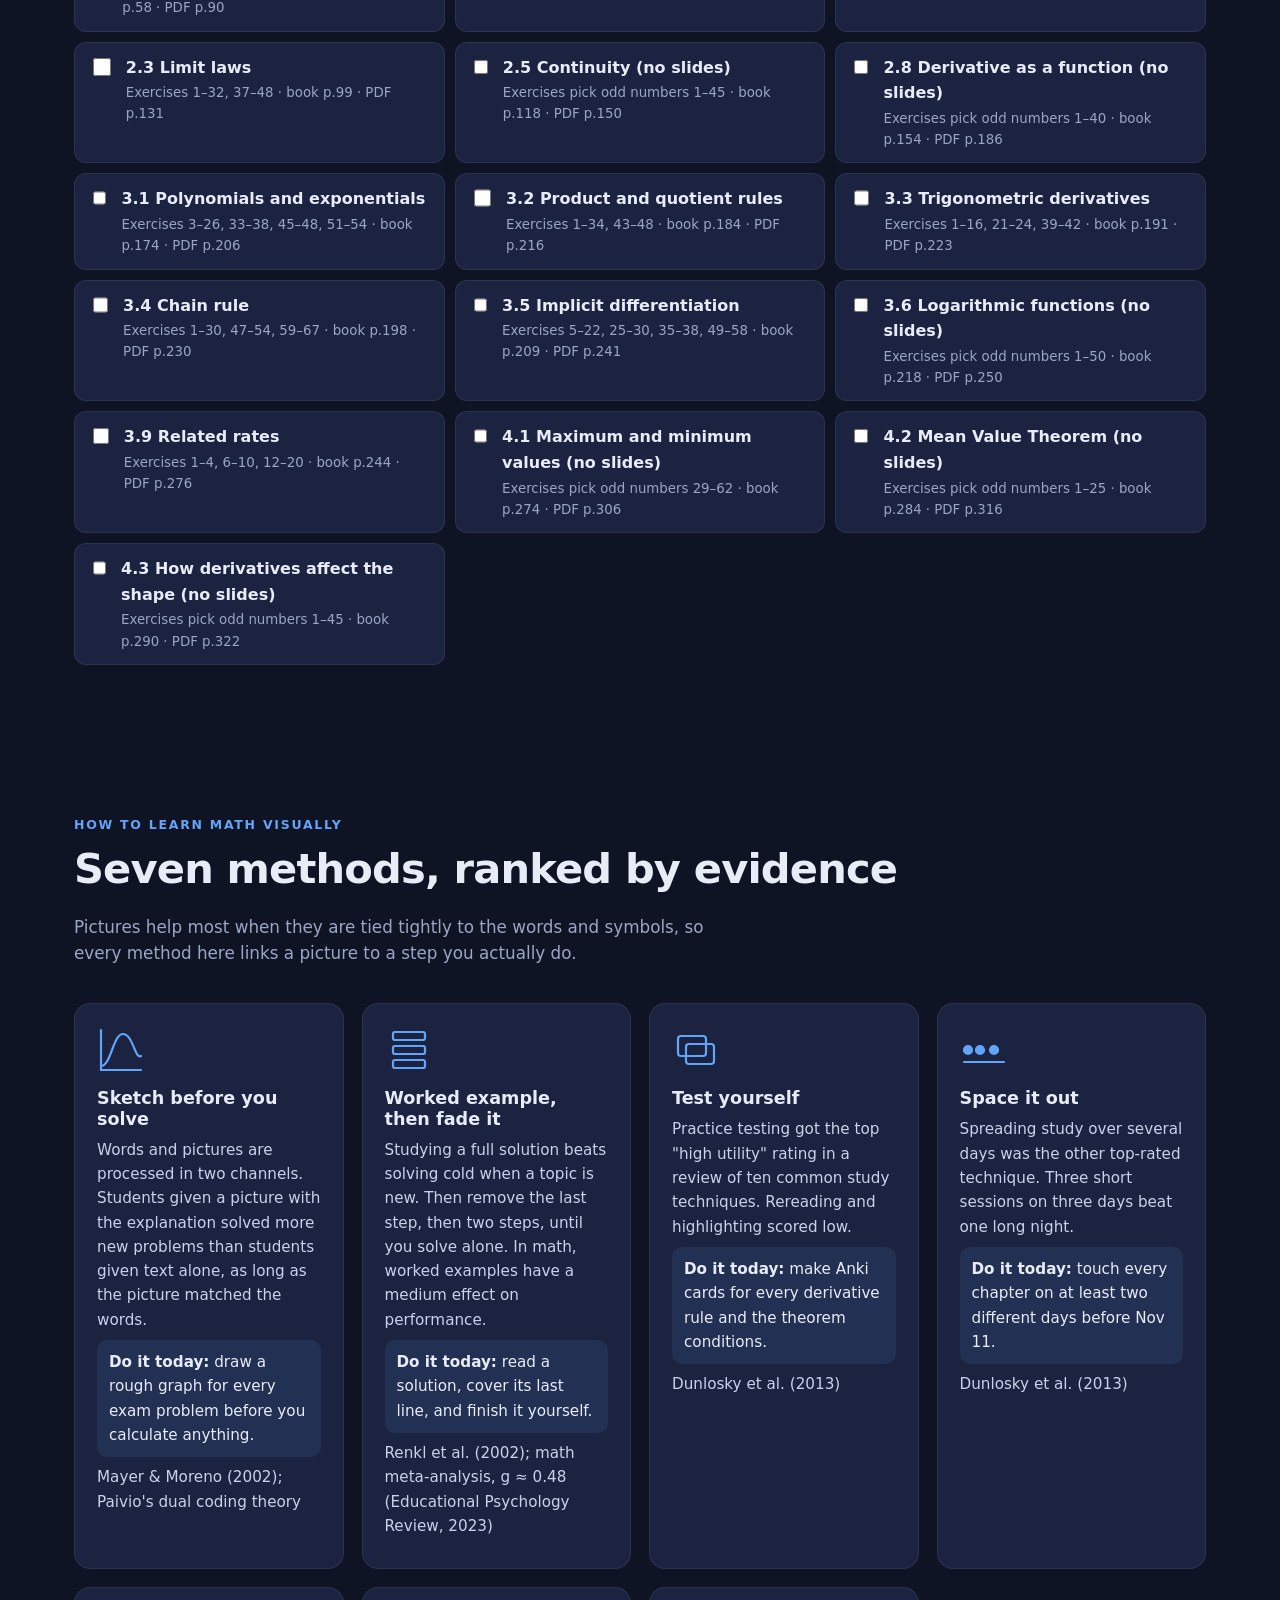
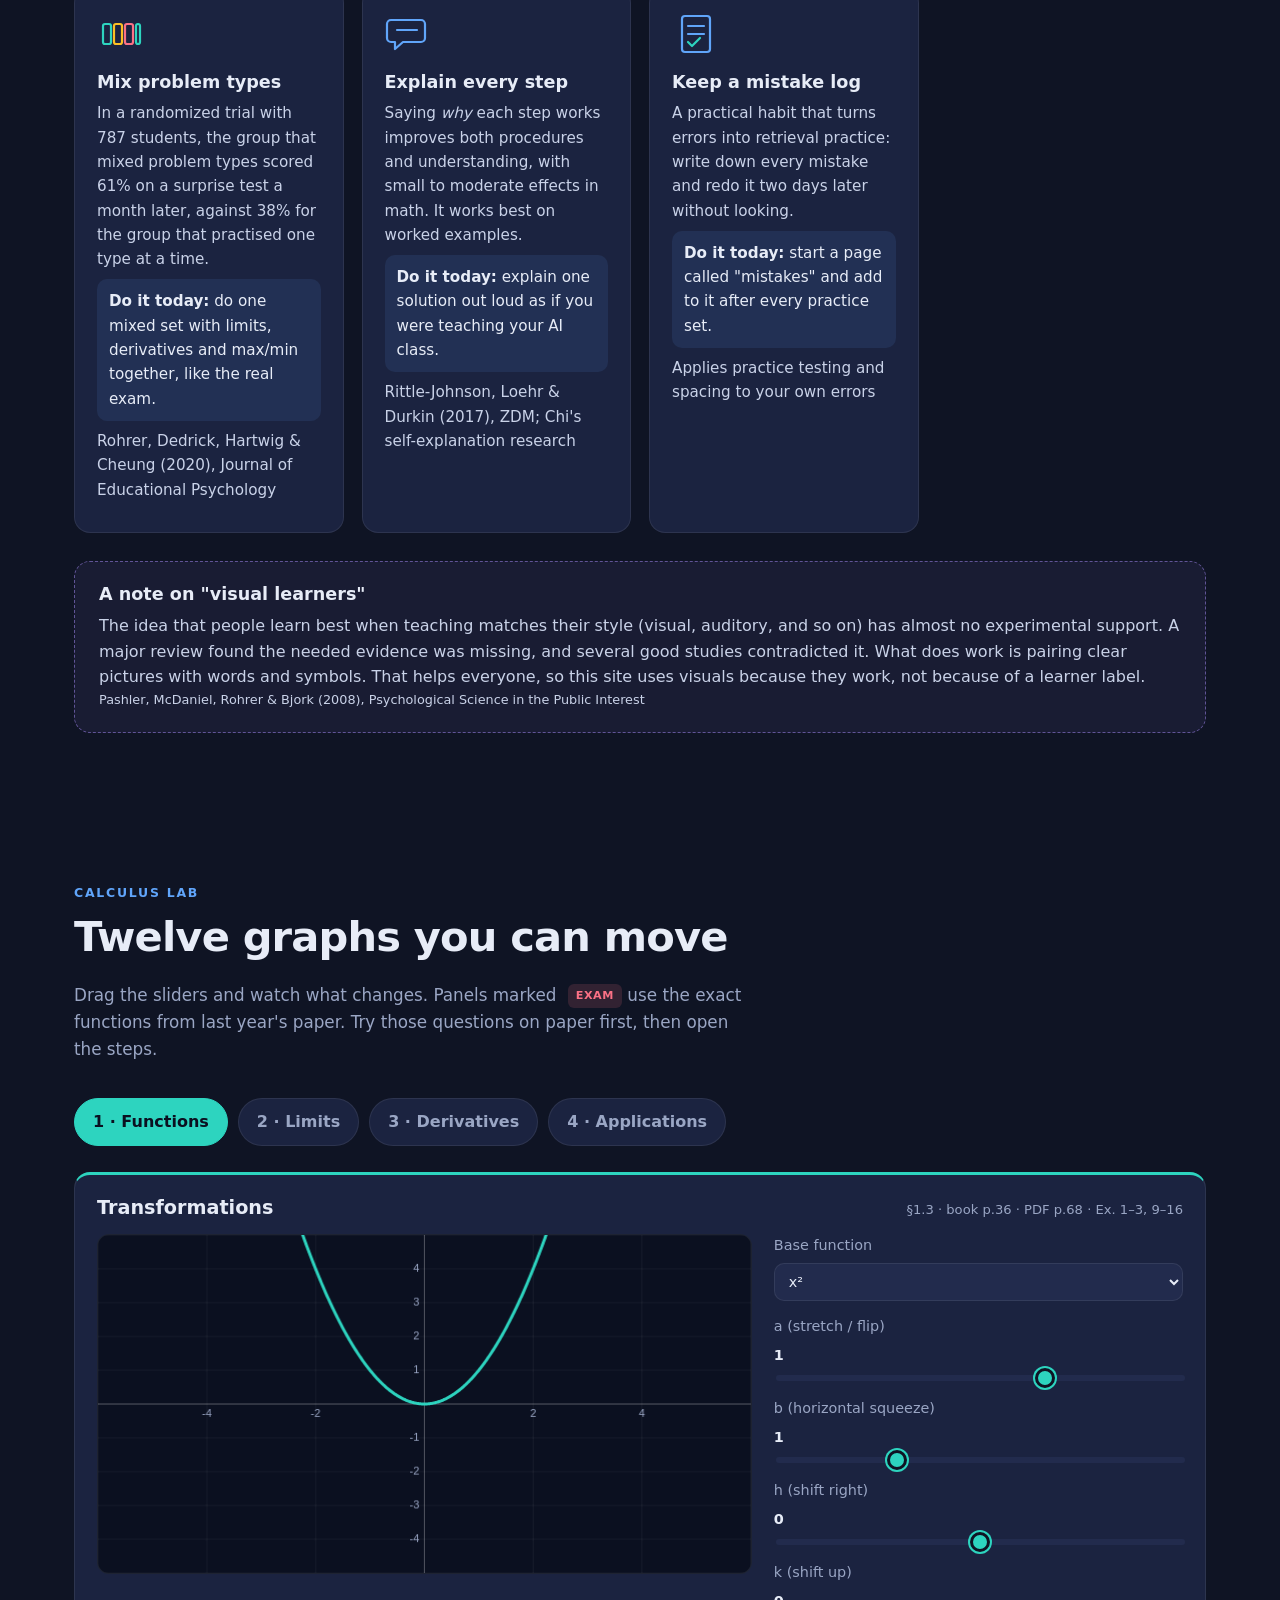
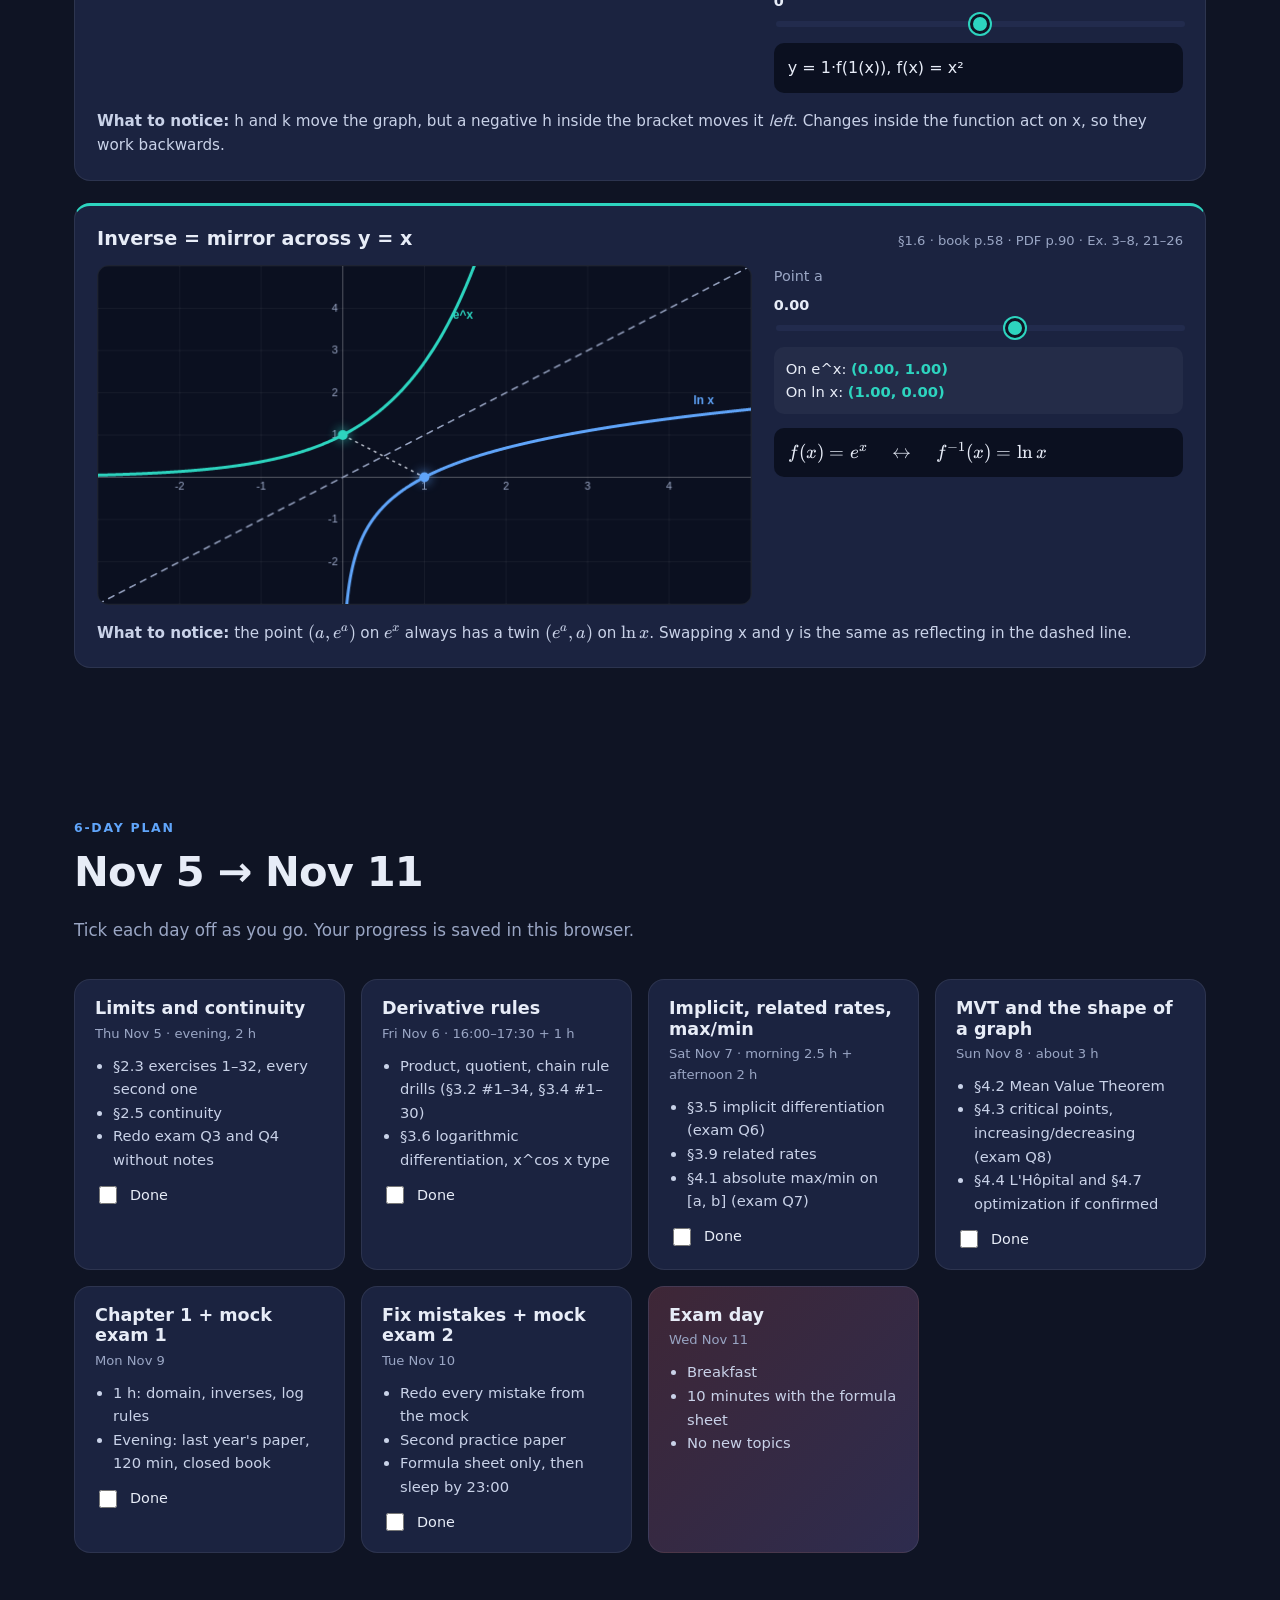
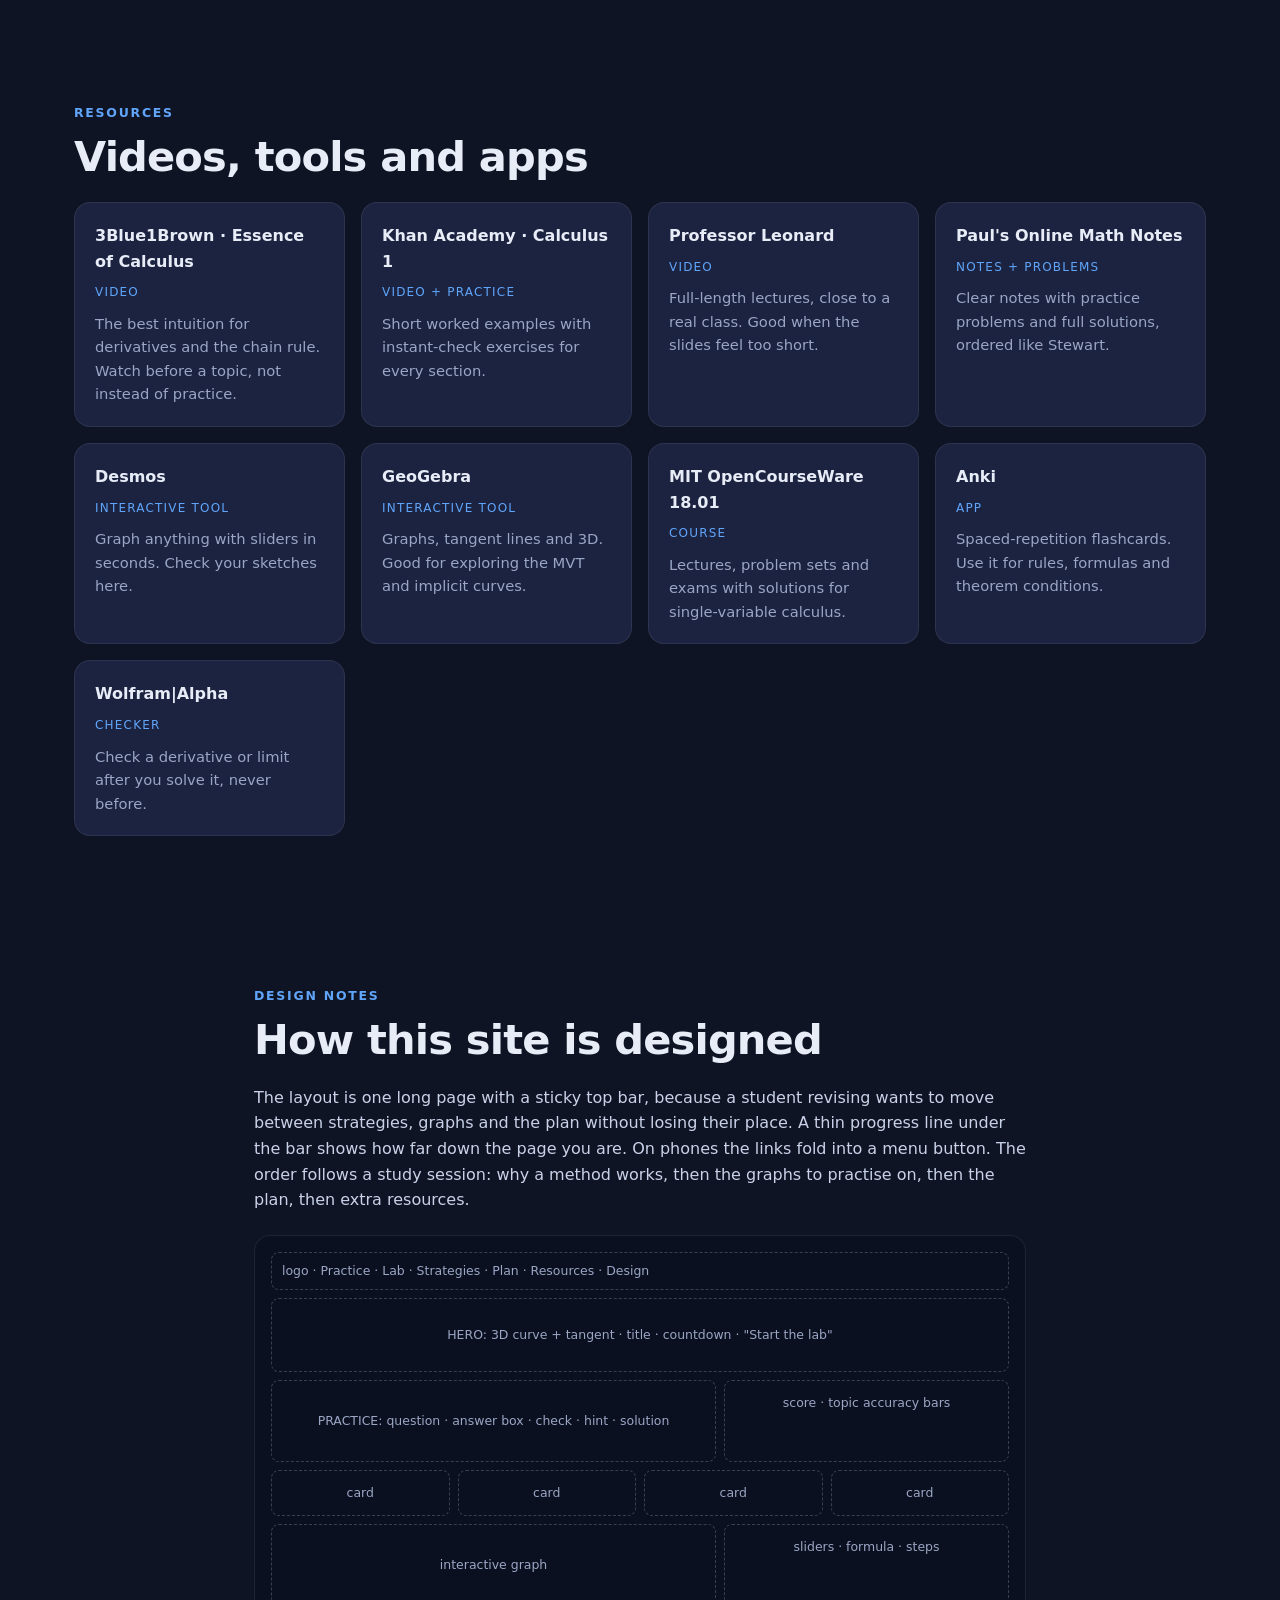
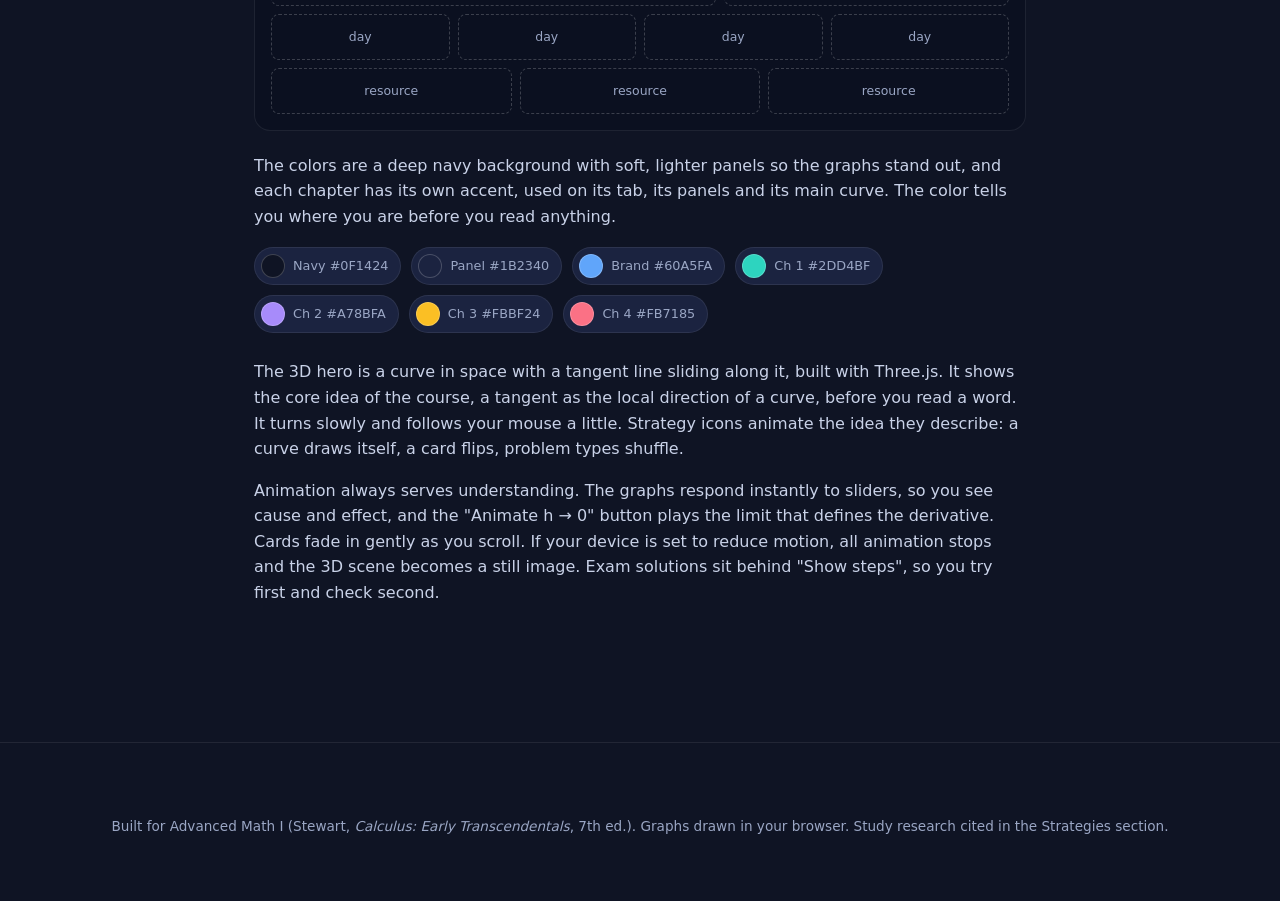
==== commit 97902b57: "Add chapter summaries: concepts, formulas, theorems, common mistakes, exam map; printable formula sh" ====
--- a/index.html
+++ b/index.html
@@ -1,437 +1,562 @@
-<!DOCTYPE html>
-<html lang="en">
-<head>
-<meta charset="utf-8">
-<meta name="viewport" content="width=device-width, initial-scale=1">
-<title>Calculus Visual Lab · Chapters 1–4</title>
-<meta name="description" content="Learn Calculus chapters 1–4 visually: research-backed study strategies, interactive graphs and a 6-day exam plan.">
-<link rel="icon" href="data:image/svg+xml,%3Csvg xmlns='http://www.w3.org/2000/svg' viewBox='0 0 32 32'%3E%3Crect width='32' height='32' rx='8' fill='%2360a5fa'/%3E%3Ctext x='16' y='23' font-size='20' text-anchor='middle' fill='%230f1424' font-family='serif' font-weight='bold'%3E%E2%88%AB%3C/text%3E%3C/svg%3E">
-<link rel="stylesheet" href="vendor/katex/katex.min.css">
-<link rel="stylesheet" href="styles.css">
-</head>
-<body>
-<div class="progress" aria-hidden="true"><span id="progress-bar"></span></div>
-
-<header class="topbar">
-  <a class="brand" href="#top"><span class="brand-mark">∫</span> Calculus Visual Lab</a>
-  <button class="menu-btn" id="menu-btn" aria-label="Open menu" aria-expanded="false"><span></span><span></span><span></span></button>
-  <nav id="nav" aria-label="Sections">
-    <a href="#practice">Practice</a>
-    <a href="#lab">Lab</a>
-    <a href="#strategies">Strategies</a>
-    <a href="#plan">6-day plan</a>
-    <a href="#resources">Resources</a>
-    <a href="#design">Design notes</a>
-  </nav>
-</header>
-
-<main id="top">
-
-<!-- HERO -->
-<section class="hero">
-  <canvas id="hero3d" aria-hidden="true"></canvas>
-  <div class="hero-inner">
-    <p class="eyebrow">Advanced Math I · Stewart chapters 1–4</p>
-    <h1>See calculus<br><span class="grad">before you solve it.</span></h1>
-    <p class="lead">Endless practice questions with instant checking, a timed mock exam, twelve interactive graphs and a day-by-day plan for the exam.</p>
-    <div class="hero-row">
-      <a class="btn" href="#practice">Start practising</a>
-      <a class="btn btn-ghost" href="#lab">Open the lab</a>
-      <div class="countdown"><b id="days-left">–</b><span id="days-label">days to the exam · Nov 11</span></div>
-    </div>
-  </div>
-  <div class="scroll-hint" aria-hidden="true">scroll</div>
-</section>
-
-<!-- PRACTICE -->
-<section id="practice" class="section">
-  <div class="wrap">
-    <p class="eyebrow">Practice</p>
-    <h2>Solve, check, fix, repeat</h2>
-    <p class="section-lead">Every question is freshly generated, so you never run out. Type your answer as a number: <code>-1</code>, <code>1/3</code>, <code>2pi</code>, <code>sqrt(2)</code>, <code>ln(3)</code> or <code>e^2</code> all work. Wrong answers go to your mistake log automatically.</p>
-
-    <div class="pr-modes">
-      <button class="pr-mode active" data-m="topic">By topic</button>
-      <button class="pr-mode" data-m="mixed">Mixed (exam-style)</button>
-      <button class="pr-mode" data-m="mistakes">Mistake log · <span id="pr-mist-count">0</span></button>
-      <button class="pr-mode" data-m="mock">Mock exam · 13 Q · 45 min</button>
-    </div>
-
-    <div class="pr-layout">
-      <article class="pr-card" id="pr-card">
-        <div class="pr-mock-bar" id="pr-mock-bar" hidden><span id="pr-mock-pos"></span><span id="pr-mock-time"></span></div>
-        <p class="pr-topic-label" id="pr-topic-label"></p>
-        <div class="pr-q" id="pr-q">Loading…</div>
-        <div class="pr-input-row" id="pr-input-row">
-          <input id="pr-answer" type="text" inputmode="text" autocomplete="off" spellcheck="false" placeholder="Your answer, then Enter">
-          <button class="btn" id="pr-check">Check</button>
-        </div>
-        <div class="pr-choices" id="pr-choices" hidden></div>
-        <div class="pr-feedback" id="pr-feedback"></div>
-        <div class="pr-actions">
-          <button class="ghost" id="pr-hint">Hint</button>
-          <button class="ghost" id="pr-show">Show solution</button>
-          <button class="ghost primary" id="pr-next">Next question</button>
-        </div>
-        <div class="pr-box hint" id="pr-hint-box" hidden></div>
-        <div class="pr-box steps" id="pr-steps-box" hidden></div>
-      </article>
-
-      <aside class="pr-side">
-        <div class="pr-stats"><b id="pr-total">0/0 correct</b><span id="pr-streak">streak 0</span></div>
-        <p class="pr-side-title">Topics: tap one to drill it. The bar shows your accuracy.</p>
-        <div class="pr-topics" id="pr-topics"></div>
-        <button class="pr-reset" id="pr-reset">Reset progress</button>
-      </aside>
-    </div>
-
-    <div class="pr-bookwrap">
-      <h3>Textbook exercises <span class="pr-book-count" id="pr-book-count"></span></h3>
-      <p class="section-lead">The exercises your lecture slides assign, plus picks for the exam sections that have no slides. Odd answers are at the back of Stewart. Tick a section when you've done it.</p>
-      <div class="pr-book" id="pr-book"></div>
-    </div>
-  </div>
-</section>
-
-<!-- STRATEGIES -->
-<section id="strategies" class="section">
-  <div class="wrap">
-    <p class="eyebrow">How to learn math visually</p>
-    <h2>Seven methods, ranked by evidence</h2>
-    <p class="section-lead">Pictures help most when they are tied tightly to the words and symbols, so every method here links a picture to a step you actually do.</p>
-
-    <div class="cards">
-      <article class="card reveal">
-        <div class="icon icon-sketch" aria-hidden="true"><svg viewBox="0 0 48 48"><path class="draw" d="M4 40 C 14 40, 16 8, 26 8 S 38 34, 44 30"/><line x1="4" y1="44" x2="44" y2="44"/><line x1="4" y1="4" x2="4" y2="44"/></svg></div>
-        <h3>Sketch before you solve</h3>
-        <p>Words and pictures are processed in two channels. Students given a picture with the explanation solved more new problems than students given text alone, as long as the picture matched the words.</p>
-        <p class="today"><b>Do it today:</b> draw a rough graph for every exam problem before you calculate anything.</p>
-        <p class="src">Mayer &amp; Moreno (2002); Paivio's dual coding theory</p>
-      </article>
-
-      <article class="card reveal">
-        <div class="icon" aria-hidden="true"><svg viewBox="0 0 48 48"><rect x="8" y="6" width="32" height="8" rx="2"/><rect x="8" y="20" width="32" height="8" rx="2"/><rect class="fade" x="8" y="34" width="32" height="8" rx="2"/></svg></div>
-        <h3>Worked example, then fade it</h3>
-        <p>Studying a full solution beats solving cold when a topic is new. Then remove the last step, then two steps, until you solve alone. In math, worked examples have a medium effect on performance.</p>
-        <p class="today"><b>Do it today:</b> read a solution, cover its last line, and finish it yourself.</p>
-        <p class="src">Renkl et al. (2002); math meta-analysis, g ≈ 0.48 (Educational Psychology Review, 2023)</p>
-      </article>
-
-      <article class="card reveal">
-        <div class="icon" aria-hidden="true"><svg viewBox="0 0 48 48"><rect x="6" y="10" width="28" height="20" rx="3"/><rect class="flip" x="14" y="18" width="28" height="20" rx="3"/></svg></div>
-        <h3>Test yourself</h3>
-        <p>Practice testing got the top "high utility" rating in a review of ten common study techniques. Rereading and highlighting scored low.</p>
-        <p class="today"><b>Do it today:</b> make Anki cards for every derivative rule and the theorem conditions.</p>
-        <p class="src">Dunlosky et al. (2013)</p>
-      </article>
-
-      <article class="card reveal">
-        <div class="icon" aria-hidden="true"><svg viewBox="0 0 48 48"><circle class="pulse" cx="8" cy="24" r="4"/><circle class="pulse d1" cx="20" cy="24" r="4"/><circle class="pulse d2" cx="34" cy="24" r="4"/><line x1="4" y1="36" x2="44" y2="36"/></svg></div>
-        <h3>Space it out</h3>
-        <p>Spreading study over several days was the other top-rated technique. Three short sessions on three days beat one long night.</p>
-        <p class="today"><b>Do it today:</b> touch every chapter on at least two different days before Nov 11.</p>
-        <p class="src">Dunlosky et al. (2013)</p>
-      </article>
-
-      <article class="card reveal">
-        <div class="icon" aria-hidden="true"><svg viewBox="0 0 48 48"><rect class="c1" x="6" y="14" width="8" height="20" rx="2"/><rect class="c2" x="17" y="14" width="8" height="20" rx="2"/><rect class="c3" x="28" y="14" width="8" height="20" rx="2"/><rect class="c1" x="39" y="14" width="4" height="20" rx="2"/></svg></div>
-        <h3>Mix problem types</h3>
-        <p>In a randomized trial with 787 students, the group that mixed problem types scored 61% on a surprise test a month later, against 38% for the group that practised one type at a time.</p>
-        <p class="today"><b>Do it today:</b> do one mixed set with limits, derivatives and max/min together, like the real exam.</p>
-        <p class="src">Rohrer, Dedrick, Hartwig &amp; Cheung (2020), Journal of Educational Psychology</p>
-      </article>
-
-      <article class="card reveal">
-        <div class="icon" aria-hidden="true"><svg viewBox="0 0 48 48"><path d="M6 10 h30 a4 4 0 0 1 4 4 v14 a4 4 0 0 1 -4 4 h-18 l-8 7 v-7 h-4 a4 4 0 0 1 -4 -4 v-14 a4 4 0 0 1 4 -4z"/><line class="type" x1="12" y1="20" x2="32" y2="20"/></svg></div>
-        <h3>Explain every step</h3>
-        <p>Saying <em>why</em> each step works improves both procedures and understanding, with small to moderate effects in math. It works best on worked examples.</p>
-        <p class="today"><b>Do it today:</b> explain one solution out loud as if you were teaching your AI class.</p>
-        <p class="src">Rittle-Johnson, Loehr &amp; Durkin (2017), ZDM; Chi's self-explanation research</p>
-      </article>
-
-      <article class="card reveal">
-        <div class="icon" aria-hidden="true"><svg viewBox="0 0 48 48"><rect x="10" y="6" width="28" height="36" rx="3"/><line x1="16" y1="16" x2="32" y2="16"/><line x1="16" y1="24" x2="32" y2="24"/><path class="check" d="M16 32 l4 4 l8 -8"/></svg></div>
-        <h3>Keep a mistake log</h3>
-        <p>A practical habit that turns errors into retrieval practice: write down every mistake and redo it two days later without looking.</p>
-        <p class="today"><b>Do it today:</b> start a page called "mistakes" and add to it after every practice set.</p>
-        <p class="src">Applies practice testing and spacing to your own errors</p>
-      </article>
-    </div>
-
-    <aside class="note reveal">
-      <h3>A note on "visual learners"</h3>
-      <p>The idea that people learn best when teaching matches their style (visual, auditory, and so on) has almost no experimental support. A major review found the needed evidence was missing, and several good studies contradicted it. What does work is pairing clear pictures with words and symbols. That helps everyone, so this site uses visuals because they work, not because of a learner label.</p>
-      <p class="src">Pashler, McDaniel, Rohrer &amp; Bjork (2008), Psychological Science in the Public Interest</p>
-    </aside>
-  </div>
-</section>
-
-<!-- LAB -->
-<section id="lab" class="section">
-  <div class="wrap">
-    <p class="eyebrow">Calculus Lab</p>
-    <h2>Twelve graphs you can move</h2>
-    <p class="section-lead">Drag the sliders and watch what changes. Panels marked <span class="tag">Exam</span> use the exact functions from last year's paper. Try those questions on paper first, then open the steps.</p>
-
-    <div class="chapter-tabs" role="tablist">
-      <button class="tab ch1 active" data-ch="1" role="tab">1 · Functions</button>
-      <button class="tab ch2" data-ch="2" role="tab">2 · Limits</button>
-      <button class="tab ch3" data-ch="3" role="tab">3 · Derivatives</button>
-      <button class="tab ch4" data-ch="4" role="tab">4 · Applications</button>
-    </div>
-
-    <!-- CHAPTER 1 -->
-    <div class="chapter" data-ch="1">
-      <article class="lab ch1">
-        <header><h3>Transformations</h3><span class="ref">§1.3 · book p.36 · PDF p.68 · Ex. 1–3, 9–16</span></header>
-        <div class="lab-body">
-          <canvas id="c-transform"></canvas>
-          <div class="controls">
-            <label>Base function
-              <select id="t-base"><option value="sq">x²</option><option value="abs">|x|</option><option value="sin">sin x</option><option value="sqrt">√x</option></select>
-            </label>
-            <label>a (stretch / flip) <output id="o-a">1</output><input type="range" id="t-a" min="-3" max="3" step="0.1" value="1"></label>
-            <label>b (horizontal squeeze) <output id="o-b">1</output><input type="range" id="t-b" min="0.2" max="3" step="0.1" value="1"></label>
-            <label>h (shift right) <output id="o-h">0</output><input type="range" id="t-h" min="-4" max="4" step="0.1" value="0"></label>
-            <label>k (shift up) <output id="o-k">0</output><input type="range" id="t-k" min="-4" max="4" step="0.1" value="0"></label>
-            <p class="formula" id="t-formula"></p>
-          </div>
-        </div>
-        <p class="notice"><b>What to notice:</b> h and k move the graph, but a negative h inside the bracket moves it <em>left</em>. Changes inside the function act on x, so they work backwards.</p>
-      </article>
-
-      <article class="lab ch1">
-        <header><h3>Inverse = mirror across y = x</h3><span class="ref">§1.6 · book p.58 · PDF p.90 · Ex. 3–8, 21–26</span></header>
-        <div class="lab-body">
-          <canvas id="c-inverse"></canvas>
-          <div class="controls">
-            <label>Point a <output id="o-ia">0</output><input type="range" id="i-a" min="-2" max="1.4" step="0.01" value="0"></label>
-            <p class="readout" id="i-read"></p>
-            <p class="formula">\( f(x)=e^x \quad\leftrightarrow\quad f^{-1}(x)=\ln x \)</p>
-          </div>
-        </div>
-        <p class="notice"><b>What to notice:</b> the point \((a, e^a)\) on \(e^x\) always has a twin \((e^a, a)\) on \(\ln x\). Swapping x and y is the same as reflecting in the dashed line.</p>
-      </article>
-    </div>
-
-    <!-- CHAPTER 2 -->
-    <div class="chapter" data-ch="2" hidden>
-      <article class="lab ch2">
-        <header><h3>A limit at a hole <span class="tag">Exam Q4(1)</span></h3><span class="ref">§2.2–2.3 · book p.87 · PDF p.119 · Ex. 2.3: 1–32</span></header>
-        <div class="lab-body">
-          <canvas id="c-hole"></canvas>
-          <div class="controls">
-            <p class="formula">\( f(x)=\dfrac{x^2-5x+6}{x-2} \)</p>
-            <label>Distance from 2 <output id="o-d">0.5</output><input type="range" id="h-d" min="-3" max="0" step="0.01" value="-0.3"></label>
-            <table class="mini" id="h-table"></table>
-          </div>
-        </div>
-        <p class="notice"><b>What to notice:</b> f is not defined at 2 (the open circle), but from both sides the values close in on one number. A limit cares about <em>near</em> 2, never <em>at</em> 2.</p>
-        <details><summary>Show steps</summary><p>\( \dfrac{x^2-5x+6}{x-2}=\dfrac{(x-2)(x-3)}{x-2}=x-3 \) for \(x\ne2\), so the limit is \(2-3=-1\).</p></details>
-      </article>
-
-      <article class="lab ch2">
-        <header><h3>Continuity of a piecewise function <span class="tag">Exam Q3</span></h3><span class="ref">§2.5 · book p.118 · PDF p.150</span></header>
-        <div class="lab-body">
-          <canvas id="c-piece"></canvas>
-          <div class="controls">
-            <p class="formula">\( f(x)=\begin{cases}x-1 & x<0\\ c & x=0\\ \cos(\pi-x) & x>0\end{cases} \)</p>
-            <label>Value c = f(0) <output id="o-c">-1</output><input type="range" id="p-c" min="-2" max="1" step="0.5" value="-1"></label>
-            <p class="readout" id="p-read"></p>
-          </div>
-        </div>
-        <p class="notice"><b>What to notice:</b> continuity needs three things to agree: the left limit, the right limit and the actual value. Move c away from −1 and the dot jumps off the curve.</p>
-        <details><summary>Show steps</summary><p>Left: \(\lim_{x\to0^-}(x-1)=-1\). Right: \(\lim_{x\to0^+}\cos(\pi-x)=\cos\pi=-1\). Value: \(f(0)=-1\) on the exam. All three are equal, so f is continuous at 0.</p></details>
-      </article>
-
-      <article class="lab ch2">
-        <header><h3>Secant becomes tangent</h3><span class="ref">§2.1 &amp; 2.7 · book p.82 · PDF p.114 · Ex. 2.1: 3–5</span></header>
-        <div class="lab-body">
-          <canvas id="c-secant"></canvas>
-          <div class="controls">
-            <p class="formula">\( f(x)=x^2,\ a=1 \)</p>
-            <label>h <output id="o-sh">1.5</output><input type="range" id="s-h" min="-2" max="2" step="0.01" value="1.5"></label>
-            <p class="readout" id="s-read"></p>
-            <button class="ghost" id="s-play">Animate h → 0</button>
-          </div>
-        </div>
-        <p class="notice"><b>What to notice:</b> the secant slope is \(2+h\). As h shrinks the secant turns into the tangent, and the slope settles at 2. That limit <em>is</em> the derivative.</p>
-      </article>
-
-      <article class="lab ch2">
-        <header><h3>The squeeze theorem <span class="tag">Exam Q4(3)</span></h3><span class="ref">§2.3 · book p.99 · PDF p.131 · Ex. 37–48</span></header>
-        <div class="lab-body">
-          <canvas id="c-squeeze"></canvas>
-          <div class="controls">
-            <p class="formula">\( -x^2\le x^2\cos\!\left(\tfrac1x\right)\le x^2 \)</p>
-            <label>Zoom in <output id="o-z">1×</output><input type="range" id="q-z" min="0" max="2" step="0.01" value="0"></label>
-          </div>
-        </div>
-        <p class="notice"><b>What to notice:</b> \(\cos(1/x)\) never settles down, but it is trapped between −1 and 1. Multiplied by \(x^2\), it is squeezed between two parabolas that both go to 0.</p>
-        <details><summary>Show steps</summary><p>Since \(-1\le\cos(1/x)\le1\), we get \(-x^2\le x^2\cos(1/x)\le x^2\). Both \(\pm x^2\to0\), so by the squeeze theorem the limit is 0.</p></details>
-      </article>
-    </div>
-
-    <!-- CHAPTER 3 -->
-    <div class="chapter" data-ch="3" hidden>
-      <article class="lab ch3">
-        <header><h3>f and f′ side by side</h3><span class="ref">§2.8 &amp; 3.1 · book p.154 · PDF p.186</span></header>
-        <div class="lab-body">
-          <div class="stack"><canvas id="c-f"></canvas><canvas id="c-fp"></canvas></div>
-          <div class="controls">
-            <label>Function
-              <select id="d-fn"><option value="cubic">x³ − 2x² + x</option><option value="sin">sin x</option><option value="exp">e^x</option><option value="ln">ln x</option></select>
-            </label>
-            <label>x <output id="o-dx">0.5</output><input type="range" id="d-x" min="-1" max="2.5" step="0.01" value="0.5"></label>
-            <p class="readout" id="d-read"></p>
-            <p class="hint">Tip: drag on the top graph.</p>
-          </div>
-        </div>
-        <p class="notice"><b>What to notice:</b> the height of the bottom graph equals the slope of the top one. Where f has a peak or a valley, f′ crosses zero.</p>
-      </article>
-
-      <article class="lab ch3">
-        <header><h3>Chain rule as linked rates</h3><span class="ref">§3.4 · book p.198 · PDF p.230 · Ex. 1–30</span></header>
-        <div class="lab-body">
-          <canvas id="c-chain"></canvas>
-          <div class="controls">
-            <p class="formula">\( y=\sin(x^2),\quad \dfrac{dy}{dx}=\cos(x^2)\cdot 2x \)</p>
-            <label>x <output id="o-cx">1</output><input type="range" id="ch-x" min="-2.5" max="2.5" step="0.01" value="1"></label>
-            <div class="meters" id="ch-meters"></div>
-          </div>
-        </div>
-        <p class="notice"><b>What to notice:</b> the inner part \(u=x^2\) changes at rate \(2x\). The outer part \(\sin u\) changes at rate \(\cos u\). The total rate is the product, so the outer derivative is evaluated at the inner function.</p>
-      </article>
-
-      <article class="lab ch3">
-        <header><h3>Implicit curve and its tangent <span class="tag">Exam Q6</span></h3><span class="ref">§3.5 · book p.209 · PDF p.241 · Ex. 5–22, 25–30</span></header>
-        <div class="lab-body">
-          <canvas id="c-implicit"></canvas>
-          <div class="controls">
-            <p class="formula">\( x^2+2y^3=3xy \)</p>
-            <label><input type="checkbox" id="im-tan"> Show tangent at (1, 1)</label>
-          </div>
-        </div>
-        <p class="notice"><b>What to notice:</b> this curve fails the vertical line test, so y is not one function of x. Implicit differentiation still gives the slope at any single point on it.</p>
-        <details><summary>Show steps</summary><p>Differentiate both sides: \(2x+6y^2y'=3y+3xy'\). Solve: \(y'=\dfrac{3y-2x}{6y^2-3x}\). At \((1,1)\): \(y'=\dfrac{3-2}{6-3}=\dfrac13\). Tangent: \(y-1=\tfrac13(x-1)\), or \(y=\tfrac13x+\tfrac23\).</p></details>
-      </article>
-    </div>
-
-    <!-- CHAPTER 4 -->
-    <div class="chapter" data-ch="4" hidden>
-      <article class="lab ch4">
-        <header><h3>Absolute max and min on [0, 2] <span class="tag">Exam Q7</span></h3><span class="ref">§4.1 · book p.274 · PDF p.306</span></header>
-        <div class="lab-body">
-          <canvas id="c-extrema"></canvas>
-          <div class="controls">
-            <p class="formula">\( f(x)=\dfrac{x^2+3}{1+x} \)</p>
-            <label>x <output id="o-ex">0.5</output><input type="range" id="e-x" min="0" max="2" step="0.01" value="0.5"></label>
-            <p class="readout" id="e-read"></p>
-            <label><input type="checkbox" id="e-cand"> Show the candidates</label>
-          </div>
-        </div>
-        <p class="notice"><b>What to notice:</b> on a closed interval the answer is always one of a short list: the endpoints and the critical points inside. Check each one; don't guess from the picture.</p>
-        <details><summary>Show steps</summary><p>\(f'(x)=\dfrac{2x(1+x)-(x^2+3)}{(1+x)^2}=\dfrac{(x+3)(x-1)}{(1+x)^2}\), so the critical point in \([0,2]\) is \(x=1\). Values: \(f(0)=3,\ f(1)=2,\ f(2)=\tfrac73\). Absolute max 3 at \(x=0\); absolute min 2 at \(x=1\).</p></details>
-      </article>
-
-      <article class="lab ch4">
-        <header><h3>Mean Value Theorem <span class="tag">Exam Q1(2)</span></h3><span class="ref">§4.2 · book p.284 · PDF p.316</span></header>
-        <div class="lab-body">
-          <canvas id="c-mvt"></canvas>
-          <div class="controls">
-            <p class="formula">\( f(x)=x^3-2x^2+x \)</p>
-            <label>a <output id="o-ma">0</output><input type="range" id="m-a" min="-0.5" max="2" step="0.01" value="0"></label>
-            <label>b <output id="o-mb">2</output><input type="range" id="m-b" min="-0.3" max="2.4" step="0.01" value="2"></label>
-            <p class="readout" id="m-read"></p>
-          </div>
-        </div>
-        <p class="notice"><b>What to notice:</b> for any a and b, at least one tangent (orange) is parallel to the secant. Some point inside has \(f'(c)\) equal to the average slope.</p>
-        <details><summary>Show steps</summary><p>Exam Q1(2) option B: f(0)=10, f(8)=30 means average slope \(\tfrac{30-10}{8-0}=2.5\), so the MVT promises \(f'(c)=2.5\), not 2. Option A is the Intermediate Value Theorem: 25 is between 10 and 30, so it must be true.</p></details>
-      </article>
-
-      <article class="lab ch4">
-        <header><h3>Increasing, decreasing, extrema <span class="tag">Exam Q8</span></h3><span class="ref">§4.3 · book p.290 · PDF p.322</span></header>
-        <div class="lab-body">
-          <canvas id="c-sign"></canvas>
-          <div class="controls">
-            <p class="formula">\( f(x)=x^3-2x^2+x \)<br>\( f'(x)=(3x-1)(x-1) \)</p>
-            <div class="signchart" aria-label="Sign chart of f prime">
-              <span class="pos">f′ &gt; 0 ↗</span><i>1/3</i><span class="neg">f′ &lt; 0 ↘</span><i>1</i><span class="pos">f′ &gt; 0 ↗</span>
-            </div>
-            <label><input type="checkbox" id="g-ext" checked> Mark the extrema</label>
-          </div>
-        </div>
-        <p class="notice"><b>What to notice:</b> the color changes exactly where f′ changes sign. Going up then down gives a local max; going down then up gives a local min.</p>
-        <details><summary>Show steps</summary><p>Critical points: \(x=\tfrac13\) and \(x=1\). Increasing on \((-\infty,\tfrac13)\) and \((1,\infty)\), decreasing on \((\tfrac13,1)\). Local max \(f(\tfrac13)=\tfrac{4}{27}\); local min \(f(1)=0\).</p></details>
-      </article>
-    </div>
-  </div>
-</section>
-
-<!-- PLAN -->
-<section id="plan" class="section">
-  <div class="wrap">
-    <p class="eyebrow">6-day plan</p>
-    <h2>Nov 5 → Nov 11</h2>
-    <p class="section-lead">Tick each day off as you go. Your progress is saved in this browser.</p>
-    <div class="days" id="days"></div>
-  </div>
-</section>
-
-<!-- RESOURCES -->
-<section id="resources" class="section">
-  <div class="wrap">
-    <p class="eyebrow">Resources</p>
-    <h2>Videos, tools and apps</h2>
-    <div class="res-grid">
-      <a class="res reveal" href="https://www.3blue1brown.com/topics/calculus" target="_blank" rel="noopener"><b>3Blue1Brown · Essence of Calculus</b><span>Video</span><p>The best intuition for derivatives and the chain rule. Watch before a topic, not instead of practice.</p></a>
-      <a class="res reveal" href="https://www.khanacademy.org/math/calculus-1" target="_blank" rel="noopener"><b>Khan Academy · Calculus 1</b><span>Video + practice</span><p>Short worked examples with instant-check exercises for every section.</p></a>
-      <a class="res reveal" href="https://www.youtube.com/@ProfessorLeonard" target="_blank" rel="noopener"><b>Professor Leonard</b><span>Video</span><p>Full-length lectures, close to a real class. Good when the slides feel too short.</p></a>
-      <a class="res reveal" href="https://tutorial.math.lamar.edu/Classes/CalcI/CalcI.aspx" target="_blank" rel="noopener"><b>Paul's Online Math Notes</b><span>Notes + problems</span><p>Clear notes with practice problems and full solutions, ordered like Stewart.</p></a>
-      <a class="res reveal" href="https://www.desmos.com/calculator" target="_blank" rel="noopener"><b>Desmos</b><span>Interactive tool</span><p>Graph anything with sliders in seconds. Check your sketches here.</p></a>
-      <a class="res reveal" href="https://www.geogebra.org/calculator" target="_blank" rel="noopener"><b>GeoGebra</b><span>Interactive tool</span><p>Graphs, tangent lines and 3D. Good for exploring the MVT and implicit curves.</p></a>
-      <a class="res reveal" href="https://ocw.mit.edu/courses/18-01sc-single-variable-calculus-fall-2010/" target="_blank" rel="noopener"><b>MIT OpenCourseWare 18.01</b><span>Course</span><p>Lectures, problem sets and exams with solutions for single-variable calculus.</p></a>
-      <a class="res reveal" href="https://apps.ankiweb.net/" target="_blank" rel="noopener"><b>Anki</b><span>App</span><p>Spaced-repetition flashcards. Use it for rules, formulas and theorem conditions.</p></a>
-      <a class="res reveal" href="https://www.wolframalpha.com/" target="_blank" rel="noopener"><b>Wolfram|Alpha</b><span>Checker</span><p>Check a derivative or limit after you solve it, never before.</p></a>
-    </div>
-  </div>
-</section>
-
-<!-- DESIGN NOTES -->
-<section id="design" class="section">
-  <div class="wrap narrow">
-    <p class="eyebrow">Design notes</p>
-    <h2>How this site is designed</h2>
-    <p>The layout is one long page with a sticky top bar, because a student revising wants to move between strategies, graphs and the plan without losing their place. A thin progress line under the bar shows how far down the page you are. On phones the links fold into a menu button. The order follows a study session: why a method works, then the graphs to practise on, then the plan, then extra resources.</p>
-    <div class="wireframe" aria-label="Wireframe of the page layout">
-      <div class="wf-bar">logo · Practice · Lab · Strategies · Plan · Resources · Design</div>
-      <div class="wf-hero">HERO: 3D curve + tangent · title · countdown · "Start the lab"</div>
-      <div class="wf-lab"><span class="wf-canvas">PRACTICE: question · answer box · check · hint · solution</span><span class="wf-ctrl">score · topic accuracy bars</span></div>
-      <div class="wf-row"><span>card</span><span>card</span><span>card</span><span>card</span></div>
-      <div class="wf-lab"><span class="wf-canvas">interactive graph</span><span class="wf-ctrl">sliders · formula · steps</span></div>
-      <div class="wf-row"><span>day</span><span>day</span><span>day</span><span>day</span></div>
-      <div class="wf-row"><span>resource</span><span>resource</span><span>resource</span></div>
-    </div>
-    <p>The colors are a deep navy background with soft, lighter panels so the graphs stand out, and each chapter has its own accent, used on its tab, its panels and its main curve. The color tells you where you are before you read anything.</p>
-    <div class="swatches">
-      <span style="--c:#0f1424">Navy #0F1424</span><span style="--c:#1b2340">Panel #1B2340</span><span style="--c:#60a5fa">Brand #60A5FA</span><span style="--c:#2dd4bf">Ch 1 #2DD4BF</span><span style="--c:#a78bfa">Ch 2 #A78BFA</span><span style="--c:#fbbf24">Ch 3 #FBBF24</span><span style="--c:#fb7185">Ch 4 #FB7185</span>
-    </div>
-    <p>The 3D hero is a curve in space with a tangent line sliding along it, built with Three.js. It shows the core idea of the course, a tangent as the local direction of a curve, before you read a word. It turns slowly and follows your mouse a little. Strategy icons animate the idea they describe: a curve draws itself, a card flips, problem types shuffle.</p>
-    <p>Animation always serves understanding. The graphs respond instantly to sliders, so you see cause and effect, and the "Animate h → 0" button plays the limit that defines the derivative. Cards fade in gently as you scroll. If your device is set to reduce motion, all animation stops and the 3D scene becomes a still image. Exam solutions sit behind "Show steps", so you try first and check second.</p>
-  </div>
-</section>
-
-</main>
-
-<footer class="foot">
-  <p>Built for Advanced Math I (Stewart, <em>Calculus: Early Transcendentals</em>, 7th ed.). Graphs drawn in your browser. Study research cited in the Strategies section.</p>
-</footer>
-
-<script src="vendor/katex/katex.min.js" defer></script>
-<script src="vendor/katex/auto-render.min.js" defer></script>
-<script type="module" src="js/app.js"></script>
-<script type="module" src="js/labs.js"></script>
-<script type="module" src="js/practice.js"></script>
-<script type="module" src="js/hero.js"></script>
-</body>
-</html>
+<!DOCTYPE html>
+<html lang="en">
+<head>
+<meta charset="utf-8">
+<meta name="viewport" content="width=device-width, initial-scale=1">
+<title>Calculus Visual Lab · Chapters 1–4</title>
+<meta name="description" content="Learn Calculus chapters 1–4 visually: research-backed study strategies, interactive graphs and a 6-day exam plan.">
+<link rel="icon" href="data:image/svg+xml,%3Csvg xmlns='http://www.w3.org/2000/svg' viewBox='0 0 32 32'%3E%3Crect width='32' height='32' rx='8' fill='%2360a5fa'/%3E%3Ctext x='16' y='23' font-size='20' text-anchor='middle' fill='%230f1424' font-family='serif' font-weight='bold'%3E%E2%88%AB%3C/text%3E%3C/svg%3E">
+<link rel="stylesheet" href="vendor/katex/katex.min.css">
+<link rel="stylesheet" href="styles.css">
+</head>
+<body>
+<div class="progress" aria-hidden="true"><span id="progress-bar"></span></div>
+
+<header class="topbar">
+  <a class="brand" href="#top"><span class="brand-mark">∫</span> Calculus Visual Lab</a>
+  <button class="menu-btn" id="menu-btn" aria-label="Open menu" aria-expanded="false"><span></span><span></span><span></span></button>
+  <nav id="nav" aria-label="Sections">
+    <a href="#summary">Summary</a>
+    <a href="#practice">Practice</a>
+    <a href="#lab">Lab</a>
+    <a href="#strategies">Strategies</a>
+    <a href="#plan">6-day plan</a>
+    <a href="#resources">Resources</a>
+    <a href="#design">Design notes</a>
+  </nav>
+</header>
+
+<main id="top">
+
+<!-- HERO -->
+<section class="hero">
+  <canvas id="hero3d" aria-hidden="true"></canvas>
+  <div class="hero-inner">
+    <p class="eyebrow">Advanced Math I · Stewart chapters 1–4</p>
+    <h1>See calculus<br><span class="grad">before you solve it.</span></h1>
+    <p class="lead">Endless practice questions with instant checking, a timed mock exam, twelve interactive graphs and a day-by-day plan for the exam.</p>
+    <div class="hero-row">
+      <a class="btn" href="#summary">Read the summary</a>
+      <a class="btn btn-ghost" href="#practice">Start practising</a>
+      <a class="btn btn-ghost" href="#lab">Open the lab</a>
+      <div class="countdown"><b id="days-left">–</b><span id="days-label">days to the exam · Nov 11</span></div>
+    </div>
+  </div>
+  <div class="scroll-hint" aria-hidden="true">scroll</div>
+</section>
+
+<!-- SUMMARY -->
+<section id="summary" class="section">
+  <div class="wrap">
+    <p class="eyebrow">Summary</p>
+    <h2>Every chapter on one page</h2>
+    <p class="section-lead">The main ideas, formulas and theorems of chapters 1–4, the mistakes that cost marks, and where each topic showed up on last year's paper. Read a chapter, then practise it.</p>
+    <div class="sum-bar">
+      <a class="chip ch1" href="#sum-1">1 · Functions</a>
+      <a class="chip ch2" href="#sum-2">2 · Limits</a>
+      <a class="chip ch3" href="#sum-3">3 · Derivatives</a>
+      <a class="chip ch4" href="#sum-4">4 · Applications</a>
+      <button class="ghost" id="print-sheet">Print as formula sheet</button>
+    </div>
+
+    <!-- CHAPTER 1 -->
+    <article class="sum ch1" id="sum-1">
+      <header><h3>Chapter 1 · Functions and Models</h3><span class="ref">§1.1–1.6 · the language the rest of the course uses</span></header>
+      <p class="sum-big">A function turns each input into exactly one output. Chapter 1 is the toolbox: reading graphs, finding domains, building new functions from old ones, and undoing functions with inverses and logs.</p>
+      <div class="sum-grid">
+        <div class="sc"><h4>Function and domain</h4><p>Each \(x\) gives exactly one \(f(x)\). A curve is a function if every vertical line hits it at most once.</p><p class="f">\(\tfrac1{g}\): \(g\ne0\) · \(\sqrt{g}\): \(g\ge0\) · \(\ln g\): \(g>0\)</p></div>
+        <div class="sc"><h4>Even and odd</h4><p class="f">\(f(-x)=f(x)\) even · \(f(-x)=-f(x)\) odd</p><p>Even is symmetric about the y-axis (\(x^2,\cos x\)). Odd is symmetric about the origin (\(x^3,\sin x\)).</p></div>
+        <div class="sc"><h4>Essential functions</h4><p>Linear \(mx+b\) · polynomial · power \(x^a\) · rational \(\tfrac{P}{Q}\) · trig · exponential \(a^x\) · logarithmic \(\log_a x\).</p></div>
+        <div class="sc"><h4>Transformations</h4><p class="f">\(y=a\,f\big(b(x-h)\big)+k\)</p><p>\(h\): right, \(k\): up, \(a\): vertical stretch (\(a<0\) flips over the x-axis), \(b\): horizontal squeeze by \(b\). Changes <em>inside</em> work backwards.</p></div>
+        <div class="sc"><h4>Composition</h4><p class="f">\((f\circ g)(x)=f\big(g(x)\big)\)</p><p>Work inside out. The domain is the \(x\) in the domain of \(g\) with \(g(x)\) in the domain of \(f\). Usually \(f\circ g\ne g\circ f\).</p></div>
+        <div class="sc"><h4>Exponentials</h4><p class="f">\(a^{x+y}=a^xa^y\) <span class='gap'></span> \((a^x)^y=a^{xy}\) <span class='gap'></span> \(a^{-x}=\tfrac1{a^x}\)</p><p>\(a^x>0\) always. \(e\approx2.71828\) is the base whose tangent at \(x=0\) has slope 1.</p></div>
+        <div class="sc"><h4>Inverse functions</h4><p class="f">\(f^{-1}(y)=x \iff f(x)=y\)</p><p>Only one-to-one functions have inverses (horizontal line test). To find one: write \(y=f(x)\), solve for \(x\), swap. The graph is the mirror image in \(y=x\), and \(f(f^{-1}(x))=x\).</p></div>
+        <div class="sc"><h4>Logarithms</h4><p class="f">\(\log_a x=y\iff a^y=x\) <span class='gap'></span> \(\ln x=\log_e x\)</p><p class="f">\(\ln(xy)=\ln x+\ln y\) <span class='gap'></span> \(\ln\tfrac xy=\ln x-\ln y\) <span class='gap'></span> \(\ln x^r=r\ln x\)</p><p class="f">\(\ln e^x=x\) <span class='gap'></span> \(e^{\ln x}=x\) <span class='gap'></span> \(\log_a x=\tfrac{\ln x}{\ln a}\)</p></div>
+        <div class="sc"><h4>Inverse trig</h4><p class="f">\(\arcsin x\): \([-1,1]\to[-\tfrac\pi2,\tfrac\pi2]\) · \(\arctan x\): \(\mathbb R\to(-\tfrac\pi2,\tfrac\pi2)\)</p><p>\(\sin x\) has to be restricted before it can be inverted.</p></div>
+      </div>
+      <div class="sum-foot">
+        <div class="mist"><h4>Mistakes that cost marks</h4><ul>
+          <li>\(f(x-3)\) moves the graph <b>right</b>, not left.</li>
+          <li>\(\ln(x+y)\ne\ln x+\ln y\).</li>
+          <li>\(f^{-1}(x)\) is the inverse, not \(\tfrac1{f(x)}\).</li>
+        </ul></div>
+        <div class="exam"><h4>On last year's paper</h4><p>No question of its own, but every question uses it: logs in Q2(2) and Q5, composition in every chain rule.</p></div>
+      </div>
+    </article>
+
+    <!-- CHAPTER 2 -->
+    <article class="sum ch2" id="sum-2">
+      <header><h3>Chapter 2 · Limits and Derivatives</h3><span class="ref">§2.1–2.8 · about 30% of last year's marks</span></header>
+      <p class="sum-big">A limit asks what \(f(x)\) approaches as \(x\) gets close to \(a\), never what happens <em>at</em> \(a\). Limits define continuity, and the limit of secant slopes defines the derivative.</p>
+      <div class="sum-grid">
+        <div class="sc"><h4>Limit and one-sided limits</h4><p class="f">\(\displaystyle\lim_{x\to a}f(x)=L\)</p><p>\(f(x)\) gets close to \(L\) as \(x\to a\), \(x\ne a\). The limit exists only when \(\lim_{x\to a^-}=\lim_{x\to a^+}\).</p></div>
+        <div class="sc"><h4>Limit laws</h4><p>Limits of sums, products, constant multiples, powers and roots are the sums, products, etc. of the limits. Quotients too, if the bottom limit \(\ne0\).</p><p><b>Direct substitution</b> works for polynomials, rationals, trig, exp and log at points in their domain.</p></div>
+        <div class="sc"><h4>When you get 0/0</h4><p>0/0 means more work, not "undefined":</p><ul><li><b>Factor</b> and cancel: \(\tfrac{x^2-5x+6}{x-2}=x-3\)</li><li><b>Conjugate</b> for roots: multiply by \(\sqrt{\cdot}+k\)</li><li><b>Common denominator</b> for fractions</li></ul></div>
+        <div class="sc"><h4>Trig limits and squeeze</h4><p class="f">\(\displaystyle\lim_{\theta\to0}\frac{\sin\theta}{\theta}=1\) <span class='gap'></span> \(\lim_{\theta\to0}\frac{\cos\theta-1}{\theta}=0\)</p><p><b>Squeeze:</b> if \(g\le f\le h\) near \(a\) and \(g,h\to L\), then \(f\to L\). Example: \(x^2\cos\tfrac1x\to0\).</p></div>
+        <div class="sc"><h4>Precise definition (2.4)</h4><p class="f">\(\forall\varepsilon>0\ \exists\delta>0:\ 0<|x-a|<\delta\Rightarrow|f(x)-L|<\varepsilon\)</p><p>"You can make \(f(x)\) as close to \(L\) as you want by taking \(x\) close enough to \(a\)."</p></div>
+        <div class="sc"><h4>Continuity</h4><p class="f">\(\displaystyle\lim_{x\to a}f(x)=f(a)\)</p><p>Three checks: \(f(a)\) is defined, the limit exists, and they are equal. Failures: removable (hole), jump, infinite. Sums, products, quotients and compositions of continuous functions are continuous.</p></div>
+        <div class="sc"><h4>Intermediate Value Theorem</h4><p>If \(f\) is <b>continuous on \([a,b]\)</b> and \(N\) is between \(f(a)\) and \(f(b)\), then \(f(c)=N\) for some \(c\in(a,b)\).</p><p>Use it to prove an equation has a root: find a sign change.</p></div>
+        <div class="sc"><h4>Limits at infinity</h4><p class="f">\(\displaystyle\lim_{x\to\infty}\frac1{x^r}=0\) <span class='gap'></span> \(\lim_{x\to-\infty}e^x=0\)</p><p>For rational functions compare the top and bottom degrees: equal gives the ratio of leading coefficients, top smaller gives 0, top bigger gives \(\pm\infty\). That limit \(L\) is a horizontal asymptote \(y=L\).</p></div>
+        <div class="sc"><h4>The derivative</h4><p class="f">\(\displaystyle f'(a)=\lim_{h\to0}\frac{f(a+h)-f(a)}{h}=\lim_{x\to a}\frac{f(x)-f(a)}{x-a}\)</p><p>It is the slope of the tangent and the instantaneous rate of change. Tangent line: \(y-f(a)=f'(a)(x-a)\).</p></div>
+        <div class="sc"><h4>Differentiable vs continuous</h4><p class="f">differentiable \(\Rightarrow\) continuous \(\Rightarrow\) limit exists</p><p>Not the other way: \(|x|\) is continuous at 0 but not differentiable (corner). A derivative also fails at cusps, vertical tangents and breaks.</p></div>
+      </div>
+      <div class="sum-foot">
+        <div class="mist"><h4>Mistakes that cost marks</h4><ul>
+          <li>Stopping at 0/0. Factor, rationalize or simplify.</li>
+          <li>Assuming the limit equals \(f(a)\). That's only true if \(f\) is continuous.</li>
+          <li>Proving continuity without checking <b>both</b> sides of a piecewise function.</li>
+          <li>Using the IVT without saying "\(f\) is continuous on \([a,b]\)".</li>
+        </ul></div>
+        <div class="exam"><h4>On last year's paper</h4><p>Q1(1) limit/continuity/differentiability logic · Q2(1)–(3) quick limits incl. \(\tfrac{\sin2x}{\sin5x}\) · Q3 piecewise continuity · Q4 factor, conjugate, squeeze.</p></div>
+      </div>
+    </article>
+
+    <!-- CHAPTER 3 -->
+    <article class="sum ch3" id="sum-3">
+      <header><h3>Chapter 3 · Differentiation Rules</h3><span class="ref">§3.1–3.11 · about 35% of last year's marks</span></header>
+      <p class="sum-big">Instead of using the limit definition every time, you build any derivative from a few rules. The chain rule is the one that appears everywhere.</p>
+      <div class="sum-grid">
+        <div class="sc"><h4>Basic rules</h4><p class="f">\((c)'=0\) <span class='gap'></span> \((x^n)'=nx^{n-1}\) <span class='gap'></span> \((cf)'=cf'\) <span class='gap'></span> \((f\pm g)'=f'\pm g'\)</p><p class="f">\((e^x)'=e^x\) <span class='gap'></span> \((a^x)'=a^x\ln a\)</p></div>
+        <div class="sc"><h4>Product and quotient</h4><p class="f">\((fg)'=f'g+fg'\)</p><p class="f">\(\left(\dfrac fg\right)'=\dfrac{f'g-fg'}{g^2}\)</p><p>Quotient: "low d-high minus high d-low, over low squared".</p></div>
+        <div class="sc"><h4>Trig derivatives</h4><p class="f">\((\sin x)'=\cos x\) <span class='gap'></span> \((\cos x)'=-\sin x\) <span class='gap'></span> \((\tan x)'=\sec^2x\)</p><p class="f">\((\sec x)'=\sec x\tan x\) <span class='gap'></span> \((\csc x)'=-\csc x\cot x\) <span class='gap'></span> \((\cot x)'=-\csc^2x\)</p><p>Derivatives of \(\sin\) and \(\cos\) repeat every 4: use \(n \bmod 4\) for the \(n\)th derivative.</p></div>
+        <div class="sc"><h4>Chain rule</h4><p class="f">\(\big(f(g(x))\big)'=f'\big(g(x)\big)\cdot g'(x)\) <span class='gap'></span> \(\dfrac{dy}{dx}=\dfrac{dy}{du}\dfrac{du}{dx}\)</p><p class="f">\((u^n)'=nu^{n-1}u'\) <span class='gap'></span> \((e^u)'=e^uu'\) <span class='gap'></span> \((\sin u)'=\cos u\cdot u'\)</p><p>Outside first, keep the inside, then multiply by the inside's derivative.</p></div>
+        <div class="sc"><h4>Implicit differentiation</h4><p>Differentiate both sides with respect to \(x\), treating \(y\) as a function of \(x\): \((y^3)'=3y^2y'\), \((xy)'=y+xy'\). Then collect the \(y'\) terms and solve.</p><p class="f">\((\arcsin x)'=\dfrac1{\sqrt{1-x^2}}\) <span class='gap'></span> \((\arctan x)'=\dfrac1{1+x^2}\)</p></div>
+        <div class="sc"><h4>Log derivatives</h4><p class="f">\((\ln x)'=\dfrac1x\) <span class='gap'></span> \((\ln|x|)'=\dfrac1x\) <span class='gap'></span> \((\ln u)'=\dfrac{u'}u\) <span class='gap'></span> \((\log_ax)'=\dfrac1{x\ln a}\)</p><p><b>Logarithmic differentiation</b> for \(f(x)^{g(x)}\) or messy products: take \(\ln\), differentiate, multiply by \(y\). Example: \(y=x^x\Rightarrow y'=x^x(\ln x+1)\).</p></div>
+        <div class="sc"><h4>Rates and growth (3.7–3.8)</h4><p class="f">\(v=s'(t)\) <span class='gap'></span> \(a=v'(t)=s''(t)\)</p><p class="f">\(\dfrac{dy}{dt}=ky\ \Rightarrow\ y=y_0e^{kt}\)</p><p>\(k>0\) growth, \(k<0\) decay. Half-life: \(t=\tfrac{\ln2}{|k|}\).</p></div>
+        <div class="sc"><h4>Related rates (3.9)</h4><ol><li>Draw it, name the variables</li><li>Write an equation linking them</li><li>Differentiate with respect to \(t\)</li><li>Substitute the numbers <b>after</b> differentiating</li></ol></div>
+        <div class="sc"><h4>Linear approximation (3.10–3.11)</h4><p class="f">\(L(x)=f(a)+f'(a)(x-a)\) <span class='gap'></span> \(dy=f'(x)\,dx\)</p><p class="f">\(\sinh x=\tfrac{e^x-e^{-x}}2\) <span class='gap'></span> \(\cosh x=\tfrac{e^x+e^{-x}}2\) <span class='gap'></span> \((\sinh)'=\cosh\ \ (\cosh)'=\sinh\)</p></div>
+      </div>
+      <div class="sum-foot">
+        <div class="mist"><h4>Mistakes that cost marks</h4><ul>
+          <li>Forgetting the inner derivative in the chain rule.</li>
+          <li>\((fg)'\ne f'g'\) and \(\left(\tfrac fg\right)'\ne\tfrac{f'}{g'}\).</li>
+          <li>Treating \(x^x\) like \(x^n\): you need logarithmic differentiation.</li>
+          <li>In implicit differentiation, forgetting \(y'\) on terms with \(y\).</li>
+        </ul></div>
+        <div class="exam"><h4>On last year's paper</h4><p>Q2(4)–(8) one-line derivatives, incl. the 17th derivative of \(\cos x\) · Q5 product+log, chain+quotient, \(x^{\cos x}\) · Q6 tangent line by implicit differentiation.</p></div>
+      </div>
+    </article>
+
+    <!-- CHAPTER 4 -->
+    <article class="sum ch4" id="sum-4">
+      <header><h3>Chapter 4 · Applications of Differentiation</h3><span class="ref">§4.1–4.9 · about 35% of last year's marks</span></header>
+      <p class="sum-big">The sign of \(f'\) tells you where a graph rises and falls; the sign of \(f''\) tells you how it bends. That is enough to find maxima and minima, sketch curves and solve optimization problems.</p>
+      <div class="sum-grid">
+        <div class="sc"><h4>Extrema and critical numbers</h4><p><b>Extreme Value Theorem:</b> \(f\) continuous on a <b>closed</b> \([a,b]\) has an absolute max and min there.</p><p><b>Critical number:</b> \(c\) in the domain with \(f'(c)=0\) or \(f'(c)\) undefined. Local extrema happen only at critical numbers (Fermat).</p></div>
+        <div class="sc"><h4>Closed interval method</h4><ol><li>Find the critical numbers inside \((a,b)\)</li><li>Evaluate \(f\) at them <b>and</b> at \(a\), \(b\)</li><li>Largest value is the absolute max, smallest the absolute min</li></ol></div>
+        <div class="sc"><h4>Rolle and the Mean Value Theorem</h4><p>Conditions: \(f\) <b>continuous on \([a,b]\)</b> and <b>differentiable on \((a,b)\)</b>.</p><p class="f">MVT: \(f'(c)=\dfrac{f(b)-f(a)}{b-a}\) for some \(c\in(a,b)\)</p><p>Rolle is the case \(f(a)=f(b)\Rightarrow f'(c)=0\). Consequence: \(f'=0\) everywhere means \(f\) is constant.</p></div>
+        <div class="sc"><h4>Increasing / decreasing</h4><p class="f">\(f'>0\Rightarrow\) increasing \(\) <span class='gap'></span> \(f'<0\Rightarrow\) decreasing</p><p><b>First derivative test:</b> \(f'\) changes \(+\to-\): local max; \(-\to+\): local min; no change: neither. Make a sign chart.</p></div>
+        <div class="sc"><h4>Concavity</h4><p class="f">\(f''>0\) concave up ∪ \(\) <span class='gap'></span> \(f''<0\) concave down ∩</p><p><b>Inflection point:</b> where concavity changes. <b>Second derivative test:</b> \(f'(c)=0\) and \(f''(c)>0\) is a min, \(f''(c)<0\) a max, \(f''(c)=0\) tells you nothing.</p></div>
+        <div class="sc"><h4>L'Hôpital's rule (4.4)</h4><p class="f">\(\dfrac00\) or \(\dfrac\infty\infty:\) <span class='gap'></span> \(\displaystyle\lim\frac fg=\lim\frac{f'}{g'}\)</p><p>Other forms: \(0\cdot\infty\) → rewrite as a fraction; \(\infty-\infty\) → common denominator; \(1^\infty,0^0,\infty^0\) → take \(\ln\) first.</p></div>
+        <div class="sc"><h4>Curve sketching (4.5)</h4><p>Domain → intercepts → symmetry → asymptotes → increasing/decreasing → local max/min → concavity and inflection → sketch.</p></div>
+        <div class="sc"><h4>Optimization (4.7)</h4><ol><li>Draw it, name the variables</li><li>Write the quantity to optimize</li><li>Use the constraint to get one variable</li><li>Find critical points; check endpoints or use the first derivative test</li></ol></div>
+        <div class="sc"><h4>Newton and antiderivatives (4.8–4.9)</h4><p class="f">\(x_{n+1}=x_n-\dfrac{f(x_n)}{f'(x_n)}\)</p><p class="f">\(\int x^n=\tfrac{x^{n+1}}{n+1}+C\ (n\ne-1)\) <span class='gap'></span> \(\int\tfrac1x=\ln|x|+C\) <span class='gap'></span> \(\int e^x=e^x+C\)</p><p class="f">\(\int\cos x=\sin x+C\) <span class='gap'></span> \(\int\sin x=-\cos x+C\) <span class='gap'></span> \(\int\sec^2x=\tan x+C\)</p></div>
+      </div>
+      <div class="sum-foot">
+        <div class="mist"><h4>Mistakes that cost marks</h4><ul>
+          <li>Forgetting to check the <b>endpoints</b> in the closed interval method.</li>
+          <li>Thinking \(f'(c)=0\) guarantees an extremum: \(x^3\) at 0.</li>
+          <li>Using L'Hôpital when the limit isn't 0/0 or ∞/∞.</li>
+          <li>Using the quotient rule in L'Hôpital. Differentiate top and bottom <b>separately</b>.</li>
+          <li>Writing the MVT conclusion without checking both conditions.</li>
+        </ul></div>
+        <div class="exam"><h4>On last year's paper</h4><p>Q1(2) IVT vs MVT · Q7 absolute max/min of \(\tfrac{x^2+3}{1+x}\) on \([0,2]\) · Q8 critical points, increasing/decreasing, local extrema of \(x^3-2x^2+x\).</p></div>
+      </div>
+    </article>
+
+    <div class="sum-next"><p>Read a chapter? <a href="#practice">Practise it now →</a> or <a href="#lab">see it move in the lab →</a></p></div>
+  </div>
+</section>
+
+<!-- PRACTICE -->
+<section id="practice" class="section">
+  <div class="wrap">
+    <p class="eyebrow">Practice</p>
+    <h2>Solve, check, fix, repeat</h2>
+    <p class="section-lead">Every question is freshly generated, so you never run out. Type your answer as a number: <code>-1</code>, <code>1/3</code>, <code>2pi</code>, <code>sqrt(2)</code>, <code>ln(3)</code> or <code>e^2</code> all work. Wrong answers go to your mistake log automatically.</p>
+
+    <div class="pr-modes">
+      <button class="pr-mode active" data-m="topic">By topic</button>
+      <button class="pr-mode" data-m="mixed">Mixed (exam-style)</button>
+      <button class="pr-mode" data-m="mistakes">Mistake log · <span id="pr-mist-count">0</span></button>
+      <button class="pr-mode" data-m="mock">Mock exam · 13 Q · 45 min</button>
+    </div>
+
+    <div class="pr-layout">
+      <article class="pr-card" id="pr-card">
+        <div class="pr-mock-bar" id="pr-mock-bar" hidden><span id="pr-mock-pos"></span><span id="pr-mock-time"></span></div>
+        <p class="pr-topic-label" id="pr-topic-label"></p>
+        <div class="pr-q" id="pr-q">Loading…</div>
+        <div class="pr-input-row" id="pr-input-row">
+          <input id="pr-answer" type="text" inputmode="text" autocomplete="off" spellcheck="false" placeholder="Your answer, then Enter">
+          <button class="btn" id="pr-check">Check</button>
+        </div>
+        <div class="pr-choices" id="pr-choices" hidden></div>
+        <div class="pr-feedback" id="pr-feedback"></div>
+        <div class="pr-actions">
+          <button class="ghost" id="pr-hint">Hint</button>
+          <button class="ghost" id="pr-show">Show solution</button>
+          <button class="ghost primary" id="pr-next">Next question</button>
+        </div>
+        <div class="pr-box hint" id="pr-hint-box" hidden></div>
+        <div class="pr-box steps" id="pr-steps-box" hidden></div>
+      </article>
+
+      <aside class="pr-side">
+        <div class="pr-stats"><b id="pr-total">0/0 correct</b><span id="pr-streak">streak 0</span></div>
+        <p class="pr-side-title">Topics: tap one to drill it. The bar shows your accuracy.</p>
+        <div class="pr-topics" id="pr-topics"></div>
+        <button class="pr-reset" id="pr-reset">Reset progress</button>
+      </aside>
+    </div>
+
+    <div class="pr-bookwrap">
+      <h3>Textbook exercises <span class="pr-book-count" id="pr-book-count"></span></h3>
+      <p class="section-lead">The exercises your lecture slides assign, plus picks for the exam sections that have no slides. Odd answers are at the back of Stewart. Tick a section when you've done it.</p>
+      <div class="pr-book" id="pr-book"></div>
+    </div>
+  </div>
+</section>
+
+<!-- STRATEGIES -->
+<section id="strategies" class="section">
+  <div class="wrap">
+    <p class="eyebrow">How to learn math visually</p>
+    <h2>Seven methods, ranked by evidence</h2>
+    <p class="section-lead">Pictures help most when they are tied tightly to the words and symbols, so every method here links a picture to a step you actually do.</p>
+
+    <div class="cards">
+      <article class="card reveal">
+        <div class="icon icon-sketch" aria-hidden="true"><svg viewBox="0 0 48 48"><path class="draw" d="M4 40 C 14 40, 16 8, 26 8 S 38 34, 44 30"/><line x1="4" y1="44" x2="44" y2="44"/><line x1="4" y1="4" x2="4" y2="44"/></svg></div>
+        <h3>Sketch before you solve</h3>
+        <p>Words and pictures are processed in two channels. Students given a picture with the explanation solved more new problems than students given text alone, as long as the picture matched the words.</p>
+        <p class="today"><b>Do it today:</b> draw a rough graph for every exam problem before you calculate anything.</p>
+        <p class="src">Mayer &amp; Moreno (2002); Paivio's dual coding theory</p>
+      </article>
+
+      <article class="card reveal">
+        <div class="icon" aria-hidden="true"><svg viewBox="0 0 48 48"><rect x="8" y="6" width="32" height="8" rx="2"/><rect x="8" y="20" width="32" height="8" rx="2"/><rect class="fade" x="8" y="34" width="32" height="8" rx="2"/></svg></div>
+        <h3>Worked example, then fade it</h3>
+        <p>Studying a full solution beats solving cold when a topic is new. Then remove the last step, then two steps, until you solve alone. In math, worked examples have a medium effect on performance.</p>
+        <p class="today"><b>Do it today:</b> read a solution, cover its last line, and finish it yourself.</p>
+        <p class="src">Renkl et al. (2002); math meta-analysis, g ≈ 0.48 (Educational Psychology Review, 2023)</p>
+      </article>
+
+      <article class="card reveal">
+        <div class="icon" aria-hidden="true"><svg viewBox="0 0 48 48"><rect x="6" y="10" width="28" height="20" rx="3"/><rect class="flip" x="14" y="18" width="28" height="20" rx="3"/></svg></div>
+        <h3>Test yourself</h3>
+        <p>Practice testing got the top "high utility" rating in a review of ten common study techniques. Rereading and highlighting scored low.</p>
+        <p class="today"><b>Do it today:</b> make Anki cards for every derivative rule and the theorem conditions.</p>
+        <p class="src">Dunlosky et al. (2013)</p>
+      </article>
+
+      <article class="card reveal">
+        <div class="icon" aria-hidden="true"><svg viewBox="0 0 48 48"><circle class="pulse" cx="8" cy="24" r="4"/><circle class="pulse d1" cx="20" cy="24" r="4"/><circle class="pulse d2" cx="34" cy="24" r="4"/><line x1="4" y1="36" x2="44" y2="36"/></svg></div>
+        <h3>Space it out</h3>
+        <p>Spreading study over several days was the other top-rated technique. Three short sessions on three days beat one long night.</p>
+        <p class="today"><b>Do it today:</b> touch every chapter on at least two different days before Nov 11.</p>
+        <p class="src">Dunlosky et al. (2013)</p>
+      </article>
+
+      <article class="card reveal">
+        <div class="icon" aria-hidden="true"><svg viewBox="0 0 48 48"><rect class="c1" x="6" y="14" width="8" height="20" rx="2"/><rect class="c2" x="17" y="14" width="8" height="20" rx="2"/><rect class="c3" x="28" y="14" width="8" height="20" rx="2"/><rect class="c1" x="39" y="14" width="4" height="20" rx="2"/></svg></div>
+        <h3>Mix problem types</h3>
+        <p>In a randomized trial with 787 students, the group that mixed problem types scored 61% on a surprise test a month later, against 38% for the group that practised one type at a time.</p>
+        <p class="today"><b>Do it today:</b> do one mixed set with limits, derivatives and max/min together, like the real exam.</p>
+        <p class="src">Rohrer, Dedrick, Hartwig &amp; Cheung (2020), Journal of Educational Psychology</p>
+      </article>
+
+      <article class="card reveal">
+        <div class="icon" aria-hidden="true"><svg viewBox="0 0 48 48"><path d="M6 10 h30 a4 4 0 0 1 4 4 v14 a4 4 0 0 1 -4 4 h-18 l-8 7 v-7 h-4 a4 4 0 0 1 -4 -4 v-14 a4 4 0 0 1 4 -4z"/><line class="type" x1="12" y1="20" x2="32" y2="20"/></svg></div>
+        <h3>Explain every step</h3>
+        <p>Saying <em>why</em> each step works improves both procedures and understanding, with small to moderate effects in math. It works best on worked examples.</p>
+        <p class="today"><b>Do it today:</b> explain one solution out loud as if you were teaching your AI class.</p>
+        <p class="src">Rittle-Johnson, Loehr &amp; Durkin (2017), ZDM; Chi's self-explanation research</p>
+      </article>
+
+      <article class="card reveal">
+        <div class="icon" aria-hidden="true"><svg viewBox="0 0 48 48"><rect x="10" y="6" width="28" height="36" rx="3"/><line x1="16" y1="16" x2="32" y2="16"/><line x1="16" y1="24" x2="32" y2="24"/><path class="check" d="M16 32 l4 4 l8 -8"/></svg></div>
+        <h3>Keep a mistake log</h3>
+        <p>A practical habit that turns errors into retrieval practice: write down every mistake and redo it two days later without looking.</p>
+        <p class="today"><b>Do it today:</b> start a page called "mistakes" and add to it after every practice set.</p>
+        <p class="src">Applies practice testing and spacing to your own errors</p>
+      </article>
+    </div>
+
+    <aside class="note reveal">
+      <h3>A note on "visual learners"</h3>
+      <p>The idea that people learn best when teaching matches their style (visual, auditory, and so on) has almost no experimental support. A major review found the needed evidence was missing, and several good studies contradicted it. What does work is pairing clear pictures with words and symbols. That helps everyone, so this site uses visuals because they work, not because of a learner label.</p>
+      <p class="src">Pashler, McDaniel, Rohrer &amp; Bjork (2008), Psychological Science in the Public Interest</p>
+    </aside>
+  </div>
+</section>
+
+<!-- LAB -->
+<section id="lab" class="section">
+  <div class="wrap">
+    <p class="eyebrow">Calculus Lab</p>
+    <h2>Twelve graphs you can move</h2>
+    <p class="section-lead">Drag the sliders and watch what changes. Panels marked <span class="tag">Exam</span> use the exact functions from last year's paper. Try those questions on paper first, then open the steps.</p>
+
+    <div class="chapter-tabs" role="tablist">
+      <button class="tab ch1 active" data-ch="1" role="tab">1 · Functions</button>
+      <button class="tab ch2" data-ch="2" role="tab">2 · Limits</button>
+      <button class="tab ch3" data-ch="3" role="tab">3 · Derivatives</button>
+      <button class="tab ch4" data-ch="4" role="tab">4 · Applications</button>
+    </div>
+
+    <!-- CHAPTER 1 -->
+    <div class="chapter" data-ch="1">
+      <article class="lab ch1">
+        <header><h3>Transformations</h3><span class="ref">§1.3 · book p.36 · PDF p.68 · Ex. 1–3, 9–16</span></header>
+        <div class="lab-body">
+          <canvas id="c-transform"></canvas>
+          <div class="controls">
+            <label>Base function
+              <select id="t-base"><option value="sq">x²</option><option value="abs">|x|</option><option value="sin">sin x</option><option value="sqrt">√x</option></select>
+            </label>
+            <label>a (stretch / flip) <output id="o-a">1</output><input type="range" id="t-a" min="-3" max="3" step="0.1" value="1"></label>
+            <label>b (horizontal squeeze) <output id="o-b">1</output><input type="range" id="t-b" min="0.2" max="3" step="0.1" value="1"></label>
+            <label>h (shift right) <output id="o-h">0</output><input type="range" id="t-h" min="-4" max="4" step="0.1" value="0"></label>
+            <label>k (shift up) <output id="o-k">0</output><input type="range" id="t-k" min="-4" max="4" step="0.1" value="0"></label>
+            <p class="formula" id="t-formula"></p>
+          </div>
+        </div>
+        <p class="notice"><b>What to notice:</b> h and k move the graph, but a negative h inside the bracket moves it <em>left</em>. Changes inside the function act on x, so they work backwards.</p>
+      </article>
+
+      <article class="lab ch1">
+        <header><h3>Inverse = mirror across y = x</h3><span class="ref">§1.6 · book p.58 · PDF p.90 · Ex. 3–8, 21–26</span></header>
+        <div class="lab-body">
+          <canvas id="c-inverse"></canvas>
+          <div class="controls">
+            <label>Point a <output id="o-ia">0</output><input type="range" id="i-a" min="-2" max="1.4" step="0.01" value="0"></label>
+            <p class="readout" id="i-read"></p>
+            <p class="formula">\( f(x)=e^x \quad\leftrightarrow\quad f^{-1}(x)=\ln x \)</p>
+          </div>
+        </div>
+        <p class="notice"><b>What to notice:</b> the point \((a, e^a)\) on \(e^x\) always has a twin \((e^a, a)\) on \(\ln x\). Swapping x and y is the same as reflecting in the dashed line.</p>
+      </article>
+    </div>
+
+    <!-- CHAPTER 2 -->
+    <div class="chapter" data-ch="2" hidden>
+      <article class="lab ch2">
+        <header><h3>A limit at a hole <span class="tag">Exam Q4(1)</span></h3><span class="ref">§2.2–2.3 · book p.87 · PDF p.119 · Ex. 2.3: 1–32</span></header>
+        <div class="lab-body">
+          <canvas id="c-hole"></canvas>
+          <div class="controls">
+            <p class="formula">\( f(x)=\dfrac{x^2-5x+6}{x-2} \)</p>
+            <label>Distance from 2 <output id="o-d">0.5</output><input type="range" id="h-d" min="-3" max="0" step="0.01" value="-0.3"></label>
+            <table class="mini" id="h-table"></table>
+          </div>
+        </div>
+        <p class="notice"><b>What to notice:</b> f is not defined at 2 (the open circle), but from both sides the values close in on one number. A limit cares about <em>near</em> 2, never <em>at</em> 2.</p>
+        <details><summary>Show steps</summary><p>\( \dfrac{x^2-5x+6}{x-2}=\dfrac{(x-2)(x-3)}{x-2}=x-3 \) for \(x\ne2\), so the limit is \(2-3=-1\).</p></details>
+      </article>
+
+      <article class="lab ch2">
+        <header><h3>Continuity of a piecewise function <span class="tag">Exam Q3</span></h3><span class="ref">§2.5 · book p.118 · PDF p.150</span></header>
+        <div class="lab-body">
+          <canvas id="c-piece"></canvas>
+          <div class="controls">
+            <p class="formula">\( f(x)=\begin{cases}x-1 & x<0\\ c & x=0\\ \cos(\pi-x) & x>0\end{cases} \)</p>
+            <label>Value c = f(0) <output id="o-c">-1</output><input type="range" id="p-c" min="-2" max="1" step="0.5" value="-1"></label>
+            <p class="readout" id="p-read"></p>
+          </div>
+        </div>
+        <p class="notice"><b>What to notice:</b> continuity needs three things to agree: the left limit, the right limit and the actual value. Move c away from −1 and the dot jumps off the curve.</p>
+        <details><summary>Show steps</summary><p>Left: \(\lim_{x\to0^-}(x-1)=-1\). Right: \(\lim_{x\to0^+}\cos(\pi-x)=\cos\pi=-1\). Value: \(f(0)=-1\) on the exam. All three are equal, so f is continuous at 0.</p></details>
+      </article>
+
+      <article class="lab ch2">
+        <header><h3>Secant becomes tangent</h3><span class="ref">§2.1 &amp; 2.7 · book p.82 · PDF p.114 · Ex. 2.1: 3–5</span></header>
+        <div class="lab-body">
+          <canvas id="c-secant"></canvas>
+          <div class="controls">
+            <p class="formula">\( f(x)=x^2,\ a=1 \)</p>
+            <label>h <output id="o-sh">1.5</output><input type="range" id="s-h" min="-2" max="2" step="0.01" value="1.5"></label>
+            <p class="readout" id="s-read"></p>
+            <button class="ghost" id="s-play">Animate h → 0</button>
+          </div>
+        </div>
+        <p class="notice"><b>What to notice:</b> the secant slope is \(2+h\). As h shrinks the secant turns into the tangent, and the slope settles at 2. That limit <em>is</em> the derivative.</p>
+      </article>
+
+      <article class="lab ch2">
+        <header><h3>The squeeze theorem <span class="tag">Exam Q4(3)</span></h3><span class="ref">§2.3 · book p.99 · PDF p.131 · Ex. 37–48</span></header>
+        <div class="lab-body">
+          <canvas id="c-squeeze"></canvas>
+          <div class="controls">
+            <p class="formula">\( -x^2\le x^2\cos\!\left(\tfrac1x\right)\le x^2 \)</p>
+            <label>Zoom in <output id="o-z">1×</output><input type="range" id="q-z" min="0" max="2" step="0.01" value="0"></label>
+          </div>
+        </div>
+        <p class="notice"><b>What to notice:</b> \(\cos(1/x)\) never settles down, but it is trapped between −1 and 1. Multiplied by \(x^2\), it is squeezed between two parabolas that both go to 0.</p>
+        <details><summary>Show steps</summary><p>Since \(-1\le\cos(1/x)\le1\), we get \(-x^2\le x^2\cos(1/x)\le x^2\). Both \(\pm x^2\to0\), so by the squeeze theorem the limit is 0.</p></details>
+      </article>
+    </div>
+
+    <!-- CHAPTER 3 -->
+    <div class="chapter" data-ch="3" hidden>
+      <article class="lab ch3">
+        <header><h3>f and f′ side by side</h3><span class="ref">§2.8 &amp; 3.1 · book p.154 · PDF p.186</span></header>
+        <div class="lab-body">
+          <div class="stack"><canvas id="c-f"></canvas><canvas id="c-fp"></canvas></div>
+          <div class="controls">
+            <label>Function
+              <select id="d-fn"><option value="cubic">x³ − 2x² + x</option><option value="sin">sin x</option><option value="exp">e^x</option><option value="ln">ln x</option></select>
+            </label>
+            <label>x <output id="o-dx">0.5</output><input type="range" id="d-x" min="-1" max="2.5" step="0.01" value="0.5"></label>
+            <p class="readout" id="d-read"></p>
+            <p class="hint">Tip: drag on the top graph.</p>
+          </div>
+        </div>
+        <p class="notice"><b>What to notice:</b> the height of the bottom graph equals the slope of the top one. Where f has a peak or a valley, f′ crosses zero.</p>
+      </article>
+
+      <article class="lab ch3">
+        <header><h3>Chain rule as linked rates</h3><span class="ref">§3.4 · book p.198 · PDF p.230 · Ex. 1–30</span></header>
+        <div class="lab-body">
+          <canvas id="c-chain"></canvas>
+          <div class="controls">
+            <p class="formula">\( y=\sin(x^2),\quad \dfrac{dy}{dx}=\cos(x^2)\cdot 2x \)</p>
+            <label>x <output id="o-cx">1</output><input type="range" id="ch-x" min="-2.5" max="2.5" step="0.01" value="1"></label>
+            <div class="meters" id="ch-meters"></div>
+          </div>
+        </div>
+        <p class="notice"><b>What to notice:</b> the inner part \(u=x^2\) changes at rate \(2x\). The outer part \(\sin u\) changes at rate \(\cos u\). The total rate is the product, so the outer derivative is evaluated at the inner function.</p>
+      </article>
+
+      <article class="lab ch3">
+        <header><h3>Implicit curve and its tangent <span class="tag">Exam Q6</span></h3><span class="ref">§3.5 · book p.209 · PDF p.241 · Ex. 5–22, 25–30</span></header>
+        <div class="lab-body">
+          <canvas id="c-implicit"></canvas>
+          <div class="controls">
+            <p class="formula">\( x^2+2y^3=3xy \)</p>
+            <label><input type="checkbox" id="im-tan"> Show tangent at (1, 1)</label>
+          </div>
+        </div>
+        <p class="notice"><b>What to notice:</b> this curve fails the vertical line test, so y is not one function of x. Implicit differentiation still gives the slope at any single point on it.</p>
+        <details><summary>Show steps</summary><p>Differentiate both sides: \(2x+6y^2y'=3y+3xy'\). Solve: \(y'=\dfrac{3y-2x}{6y^2-3x}\). At \((1,1)\): \(y'=\dfrac{3-2}{6-3}=\dfrac13\). Tangent: \(y-1=\tfrac13(x-1)\), or \(y=\tfrac13x+\tfrac23\).</p></details>
+      </article>
+    </div>
+
+    <!-- CHAPTER 4 -->
+    <div class="chapter" data-ch="4" hidden>
+      <article class="lab ch4">
+        <header><h3>Absolute max and min on [0, 2] <span class="tag">Exam Q7</span></h3><span class="ref">§4.1 · book p.274 · PDF p.306</span></header>
+        <div class="lab-body">
+          <canvas id="c-extrema"></canvas>
+          <div class="controls">
+            <p class="formula">\( f(x)=\dfrac{x^2+3}{1+x} \)</p>
+            <label>x <output id="o-ex">0.5</output><input type="range" id="e-x" min="0" max="2" step="0.01" value="0.5"></label>
+            <p class="readout" id="e-read"></p>
+            <label><input type="checkbox" id="e-cand"> Show the candidates</label>
+          </div>
+        </div>
+        <p class="notice"><b>What to notice:</b> on a closed interval the answer is always one of a short list: the endpoints and the critical points inside. Check each one; don't guess from the picture.</p>
+        <details><summary>Show steps</summary><p>\(f'(x)=\dfrac{2x(1+x)-(x^2+3)}{(1+x)^2}=\dfrac{(x+3)(x-1)}{(1+x)^2}\), so the critical point in \([0,2]\) is \(x=1\). Values: \(f(0)=3,\ f(1)=2,\ f(2)=\tfrac73\). Absolute max 3 at \(x=0\); absolute min 2 at \(x=1\).</p></details>
+      </article>
+
+      <article class="lab ch4">
+        <header><h3>Mean Value Theorem <span class="tag">Exam Q1(2)</span></h3><span class="ref">§4.2 · book p.284 · PDF p.316</span></header>
+        <div class="lab-body">
+          <canvas id="c-mvt"></canvas>
+          <div class="controls">
+            <p class="formula">\( f(x)=x^3-2x^2+x \)</p>
+            <label>a <output id="o-ma">0</output><input type="range" id="m-a" min="-0.5" max="2" step="0.01" value="0"></label>
+            <label>b <output id="o-mb">2</output><input type="range" id="m-b" min="-0.3" max="2.4" step="0.01" value="2"></label>
+            <p class="readout" id="m-read"></p>
+          </div>
+        </div>
+        <p class="notice"><b>What to notice:</b> for any a and b, at least one tangent (orange) is parallel to the secant. Some point inside has \(f'(c)\) equal to the average slope.</p>
+        <details><summary>Show steps</summary><p>Exam Q1(2) option B: f(0)=10, f(8)=30 means average slope \(\tfrac{30-10}{8-0}=2.5\), so the MVT promises \(f'(c)=2.5\), not 2. Option A is the Intermediate Value Theorem: 25 is between 10 and 30, so it must be true.</p></details>
+      </article>
+
+      <article class="lab ch4">
+        <header><h3>Increasing, decreasing, extrema <span class="tag">Exam Q8</span></h3><span class="ref">§4.3 · book p.290 · PDF p.322</span></header>
+        <div class="lab-body">
+          <canvas id="c-sign"></canvas>
+          <div class="controls">
+            <p class="formula">\( f(x)=x^3-2x^2+x \)<br>\( f'(x)=(3x-1)(x-1) \)</p>
+            <div class="signchart" aria-label="Sign chart of f prime">
+              <span class="pos">f′ &gt; 0 ↗</span><i>1/3</i><span class="neg">f′ &lt; 0 ↘</span><i>1</i><span class="pos">f′ &gt; 0 ↗</span>
+            </div>
+            <label><input type="checkbox" id="g-ext" checked> Mark the extrema</label>
+          </div>
+        </div>
+        <p class="notice"><b>What to notice:</b> the color changes exactly where f′ changes sign. Going up then down gives a local max; going down then up gives a local min.</p>
+        <details><summary>Show steps</summary><p>Critical points: \(x=\tfrac13\) and \(x=1\). Increasing on \((-\infty,\tfrac13)\) and \((1,\infty)\), decreasing on \((\tfrac13,1)\). Local max \(f(\tfrac13)=\tfrac{4}{27}\); local min \(f(1)=0\).</p></details>
+      </article>
+    </div>
+  </div>
+</section>
+
+<!-- PLAN -->
+<section id="plan" class="section">
+  <div class="wrap">
+    <p class="eyebrow">6-day plan</p>
+    <h2>Nov 5 → Nov 11</h2>
+    <p class="section-lead">Tick each day off as you go. Your progress is saved in this browser.</p>
+    <div class="days" id="days"></div>
+  </div>
+</section>
+
+<!-- RESOURCES -->
+<section id="resources" class="section">
+  <div class="wrap">
+    <p class="eyebrow">Resources</p>
+    <h2>Videos, tools and apps</h2>
+    <div class="res-grid">
+      <a class="res reveal" href="https://www.3blue1brown.com/topics/calculus" target="_blank" rel="noopener"><b>3Blue1Brown · Essence of Calculus</b><span>Video</span><p>The best intuition for derivatives and the chain rule. Watch before a topic, not instead of practice.</p></a>
+      <a class="res reveal" href="https://www.khanacademy.org/math/calculus-1" target="_blank" rel="noopener"><b>Khan Academy · Calculus 1</b><span>Video + practice</span><p>Short worked examples with instant-check exercises for every section.</p></a>
+      <a class="res reveal" href="https://www.youtube.com/@ProfessorLeonard" target="_blank" rel="noopener"><b>Professor Leonard</b><span>Video</span><p>Full-length lectures, close to a real class. Good when the slides feel too short.</p></a>
+      <a class="res reveal" href="https://tutorial.math.lamar.edu/Classes/CalcI/CalcI.aspx" target="_blank" rel="noopener"><b>Paul's Online Math Notes</b><span>Notes + problems</span><p>Clear notes with practice problems and full solutions, ordered like Stewart.</p></a>
+      <a class="res reveal" href="https://www.desmos.com/calculator" target="_blank" rel="noopener"><b>Desmos</b><span>Interactive tool</span><p>Graph anything with sliders in seconds. Check your sketches here.</p></a>
+      <a class="res reveal" href="https://www.geogebra.org/calculator" target="_blank" rel="noopener"><b>GeoGebra</b><span>Interactive tool</span><p>Graphs, tangent lines and 3D. Good for exploring the MVT and implicit curves.</p></a>
+      <a class="res reveal" href="https://ocw.mit.edu/courses/18-01sc-single-variable-calculus-fall-2010/" target="_blank" rel="noopener"><b>MIT OpenCourseWare 18.01</b><span>Course</span><p>Lectures, problem sets and exams with solutions for single-variable calculus.</p></a>
+      <a class="res reveal" href="https://apps.ankiweb.net/" target="_blank" rel="noopener"><b>Anki</b><span>App</span><p>Spaced-repetition flashcards. Use it for rules, formulas and theorem conditions.</p></a>
+      <a class="res reveal" href="https://www.wolframalpha.com/" target="_blank" rel="noopener"><b>Wolfram|Alpha</b><span>Checker</span><p>Check a derivative or limit after you solve it, never before.</p></a>
+    </div>
+  </div>
+</section>
+
+<!-- DESIGN NOTES -->
+<section id="design" class="section">
+  <div class="wrap narrow">
+    <p class="eyebrow">Design notes</p>
+    <h2>How this site is designed</h2>
+    <p>The layout is one long page with a sticky top bar, because a student revising wants to move between strategies, graphs and the plan without losing their place. A thin progress line under the bar shows how far down the page you are. On phones the links fold into a menu button. The order follows a study session: why a method works, then the graphs to practise on, then the plan, then extra resources.</p>
+    <div class="wireframe" aria-label="Wireframe of the page layout">
+      <div class="wf-bar">logo · Practice · Lab · Strategies · Plan · Resources · Design</div>
+      <div class="wf-hero">HERO: 3D curve + tangent · title · countdown · "Start the lab"</div>
+      <div class="wf-lab"><span class="wf-canvas">PRACTICE: question · answer box · check · hint · solution</span><span class="wf-ctrl">score · topic accuracy bars</span></div>
+      <div class="wf-row"><span>card</span><span>card</span><span>card</span><span>card</span></div>
+      <div class="wf-lab"><span class="wf-canvas">interactive graph</span><span class="wf-ctrl">sliders · formula · steps</span></div>
+      <div class="wf-row"><span>day</span><span>day</span><span>day</span><span>day</span></div>
+      <div class="wf-row"><span>resource</span><span>resource</span><span>resource</span></div>
+    </div>
+    <p>The colors are a deep navy background with soft, lighter panels so the graphs stand out, and each chapter has its own accent, used on its tab, its panels and its main curve. The color tells you where you are before you read anything.</p>
+    <div class="swatches">
+      <span style="--c:#0f1424">Navy #0F1424</span><span style="--c:#1b2340">Panel #1B2340</span><span style="--c:#60a5fa">Brand #60A5FA</span><span style="--c:#2dd4bf">Ch 1 #2DD4BF</span><span style="--c:#a78bfa">Ch 2 #A78BFA</span><span style="--c:#fbbf24">Ch 3 #FBBF24</span><span style="--c:#fb7185">Ch 4 #FB7185</span>
+    </div>
+    <p>The 3D hero is a curve in space with a tangent line sliding along it, built with Three.js. It shows the core idea of the course, a tangent as the local direction of a curve, before you read a word. It turns slowly and follows your mouse a little. Strategy icons animate the idea they describe: a curve draws itself, a card flips, problem types shuffle.</p>
+    <p>Animation always serves understanding. The graphs respond instantly to sliders, so you see cause and effect, and the "Animate h → 0" button plays the limit that defines the derivative. Cards fade in gently as you scroll. If your device is set to reduce motion, all animation stops and the 3D scene becomes a still image. Exam solutions sit behind "Show steps", so you try first and check second.</p>
+  </div>
+</section>
+
+</main>
+
+<footer class="foot">
+  <p>Built for Advanced Math I (Stewart, <em>Calculus: Early Transcendentals</em>, 7th ed.). Graphs drawn in your browser. Study research cited in the Strategies section.</p>
+</footer>
+
+<script src="vendor/katex/katex.min.js" defer></script>
+<script src="vendor/katex/auto-render.min.js" defer></script>
+<script type="module" src="js/app.js"></script>
+<script type="module" src="js/labs.js"></script>
+<script type="module" src="js/practice.js"></script>
+<script type="module" src="js/hero.js"></script>
+</body>
+</html>
--- a/styles.css
+++ b/styles.css
@@ -146,6 +146,37 @@
 details { margin-top: 12px; background: var(--bg2); border-radius: 12px; padding: 12px 16px; border: 1px solid var(--line); }
 summary { cursor: pointer; color: var(--c); font-weight: 600; }
 details p { margin: 10px 0 2px; }
+
+/* summary */
+.sum-bar { display: flex; flex-wrap: wrap; gap: 10px; align-items: center; margin-bottom: 26px; }
+.chip { --c: var(--brand); text-decoration: none; color: var(--c); border: 1px solid var(--c); padding: 8px 16px; border-radius: 999px; font-weight: 600; font-size: 0.92rem; }
+.chip.ch1 { --c: var(--ch1); } .chip.ch2 { --c: var(--ch2); } .chip.ch3 { --c: var(--ch3); } .chip.ch4 { --c: var(--ch4); }
+.chip:hover { background: rgba(255, 255, 255, 0.05); }
+.sum-bar .ghost { --c: var(--brand); margin-left: auto; }
+.sum { --c: var(--brand); background: var(--panel); border: 1px solid var(--line); border-left: 4px solid var(--c); border-radius: var(--radius); padding: 26px; margin-bottom: 24px; scroll-margin-top: 80px; }
+.sum.ch1 { --c: var(--ch1); } .sum.ch2 { --c: var(--ch2); } .sum.ch3 { --c: var(--ch3); } .sum.ch4 { --c: var(--ch4); }
+.sum header { display: flex; justify-content: space-between; align-items: baseline; flex-wrap: wrap; gap: 10px; margin-bottom: 10px; }
+.sum header h3 { font-size: 1.45rem; margin: 0; color: var(--c); }
+.sum-big { font-size: 1.08rem; color: var(--text); max-width: 860px; margin: 0 0 20px; }
+.sum-grid { display: grid; grid-template-columns: repeat(auto-fill, minmax(300px, 1fr)); gap: 14px; }
+.sc { background: var(--bg2); border: 1px solid var(--line); border-radius: 12px; padding: 16px 18px; }
+.sc h4 { margin: 0 0 8px; font-size: 1rem; color: var(--c); }
+.sc p, .sc li { margin: 0 0 8px; color: #c9d2e8; font-size: 0.93rem; }
+.sc ul, .sc ol { margin: 0; padding-left: 20px; }
+.sc .f .katex { white-space: nowrap; display: inline-block; margin: 3px 0; }
+.sc .f .gap { display: inline-block; width: 1.2em; }
+.sc .f { line-height: 1.5; color: var(--text); background: rgba(255, 255, 255, 0.04); border-radius: 8px; padding: 8px 10px; overflow-x: auto; }
+.sum-foot { display: grid; grid-template-columns: 1.3fr 1fr; gap: 14px; margin-top: 16px; }
+.sum-foot h4 { margin: 0 0 8px; font-size: 0.95rem; }
+.mist, .exam { border-radius: 12px; padding: 14px 18px; }
+.mist { background: rgba(251, 113, 133, 0.08); border: 1px solid rgba(251, 113, 133, 0.3); }
+.mist h4 { color: var(--ch4); }
+.mist ul { margin: 0; padding-left: 20px; color: #c9d2e8; font-size: 0.93rem; }
+.exam { background: rgba(96, 165, 250, 0.08); border: 1px solid rgba(96, 165, 250, 0.3); }
+.exam h4 { color: var(--brand); }
+.exam p { margin: 0; color: #c9d2e8; font-size: 0.93rem; }
+.sum-next { text-align: center; color: var(--muted); }
+.sum-next a { font-weight: 600; text-decoration: none; }
 
 /* practice */
 .btn-ghost { background: transparent; color: var(--text); border: 1px solid rgba(255, 255, 255, 0.25); box-shadow: none; }
@@ -241,7 +272,9 @@
 
 /* mobile */
 @media (max-width: 860px) {
-  .lab-body, .pr-layout { grid-template-columns: 1fr; }
+  .lab-body, .pr-layout, .sum-foot { grid-template-columns: 1fr; }
+  .sum { padding: 18px; }
+  .sum-bar .ghost { margin-left: 0; }
   .pr-card { padding: 20px; }
   .ghost.primary { margin-left: 0; }
   .lab canvas { height: 280px; }
@@ -257,6 +290,24 @@
   .section { padding-top: 90px; }
 }
 
+/* print: only the summary, as a black-on-white formula sheet */
+@media print {
+  @page { margin: 12mm; }
+  body { background: #fff; color: #000; font-size: 10.5pt; }
+  .progress, .topbar, .hero, .foot, main > section:not(#summary), .sum-bar, .sum-next, #summary .section-lead, #summary .eyebrow { display: none !important; }
+  .section { padding: 0; }
+  #summary h2 { font-size: 16pt; margin-bottom: 6pt; }
+  .sum { background: #fff; border: 1px solid #999; border-left-width: 4px; padding: 10pt; margin-bottom: 10pt; break-inside: auto; }
+  .sum header h3 { font-size: 13pt; }
+  .sum-big, .sc p, .sc li, .mist ul, .exam p, .ref { color: #000 !important; font-size: 9.5pt; }
+  .sum-grid { grid-template-columns: 1fr 1fr 1fr; gap: 6pt; }
+  .sc { background: #fff; border: 1px solid #bbb; padding: 6pt 8pt; break-inside: avoid; }
+  .sc .f { background: #f3f3f3; color: #000; }
+  .sum-foot { grid-template-columns: 1fr 1fr; }
+  .mist, .exam { background: #fff; break-inside: avoid; }
+  .reveal { opacity: 1 !important; transform: none !important; }
+}
+
 @media (prefers-reduced-motion: reduce) {
   *, *::before, *::after { animation: none !important; transition: none !important; }
   html { scroll-behavior: auto; }
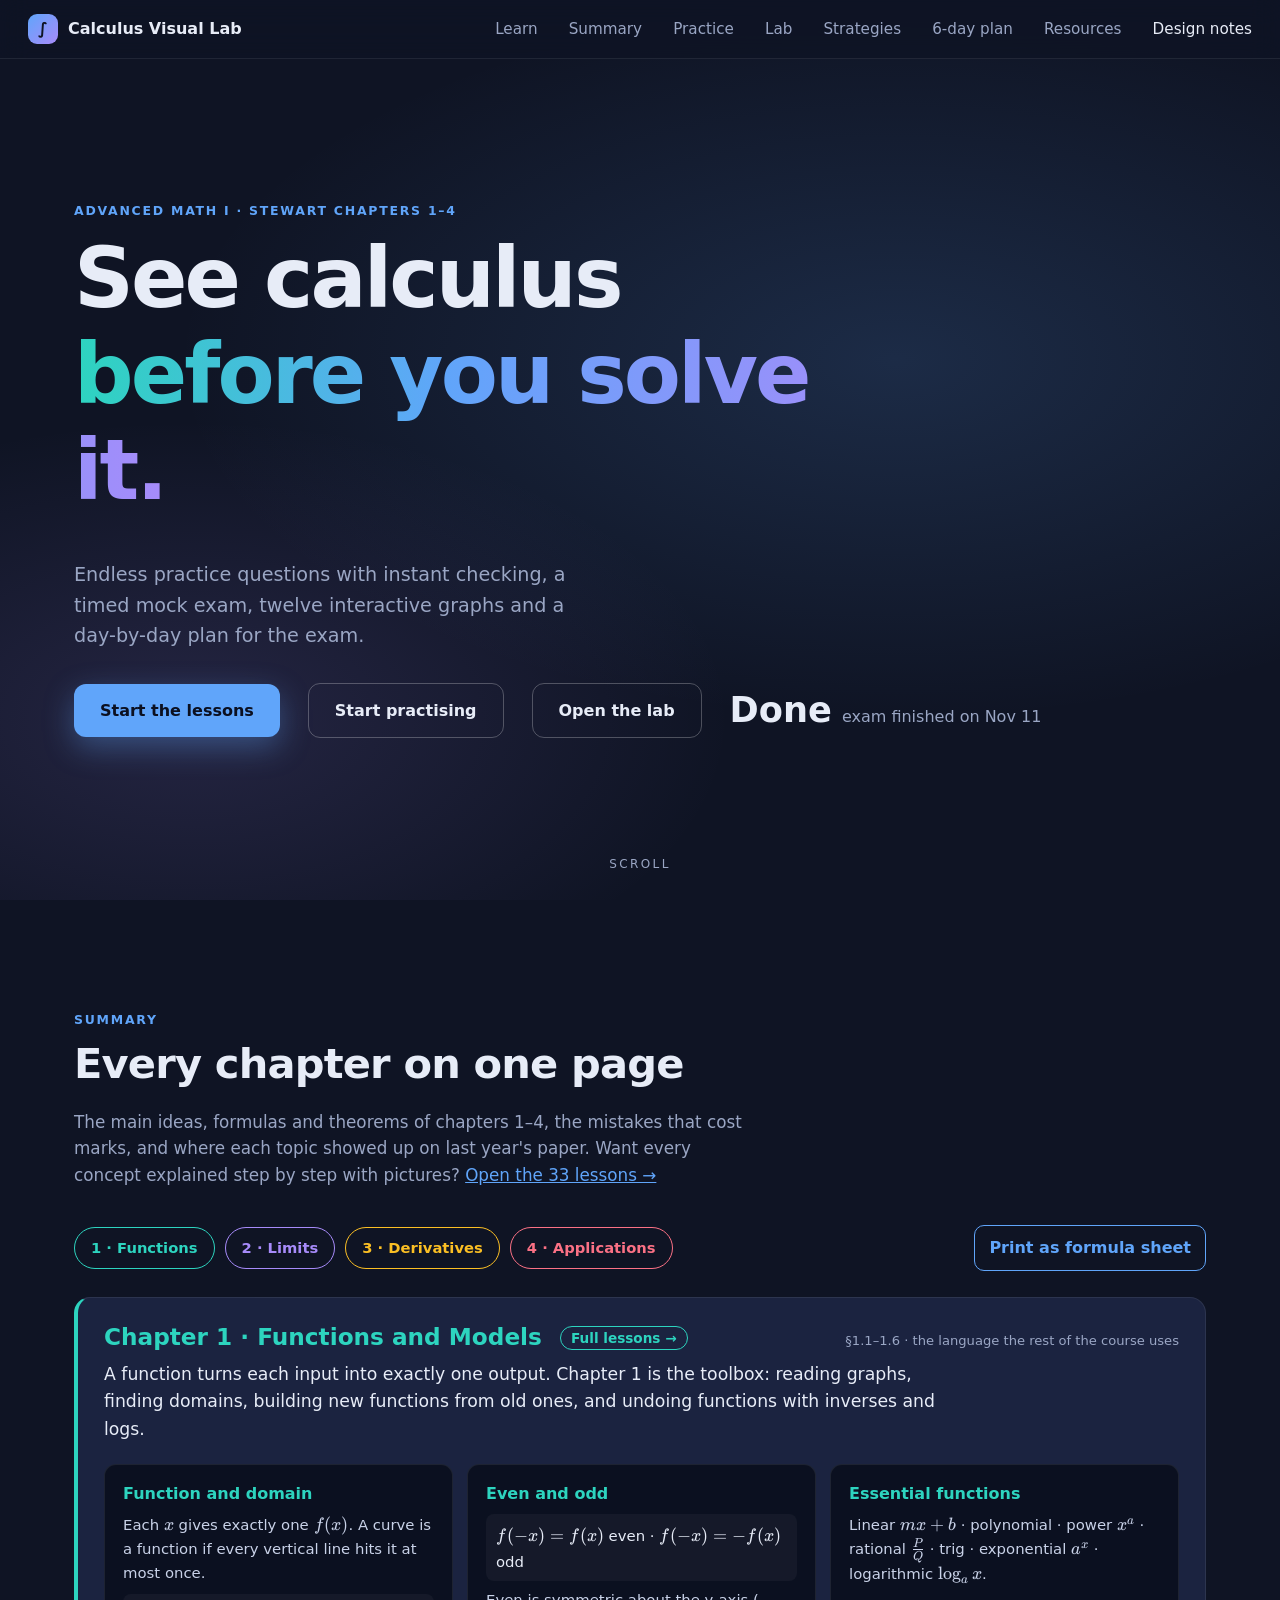
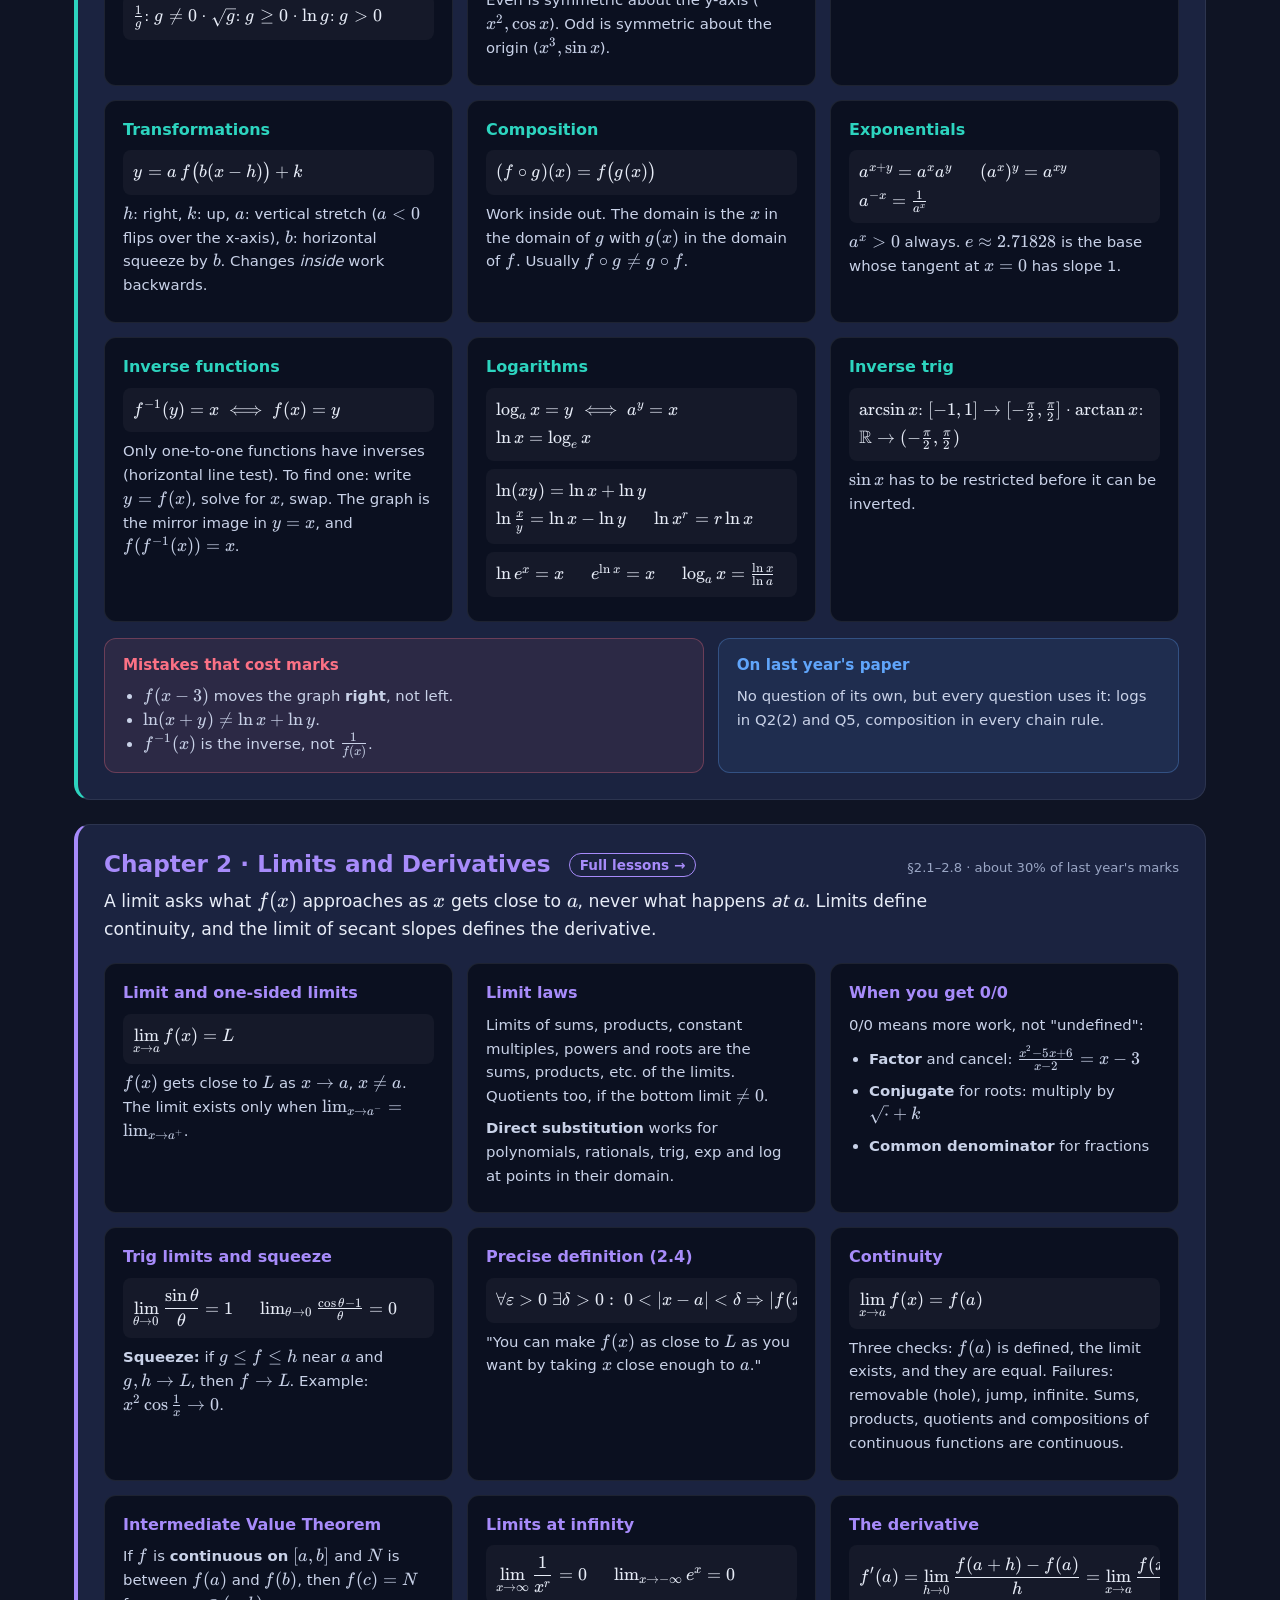
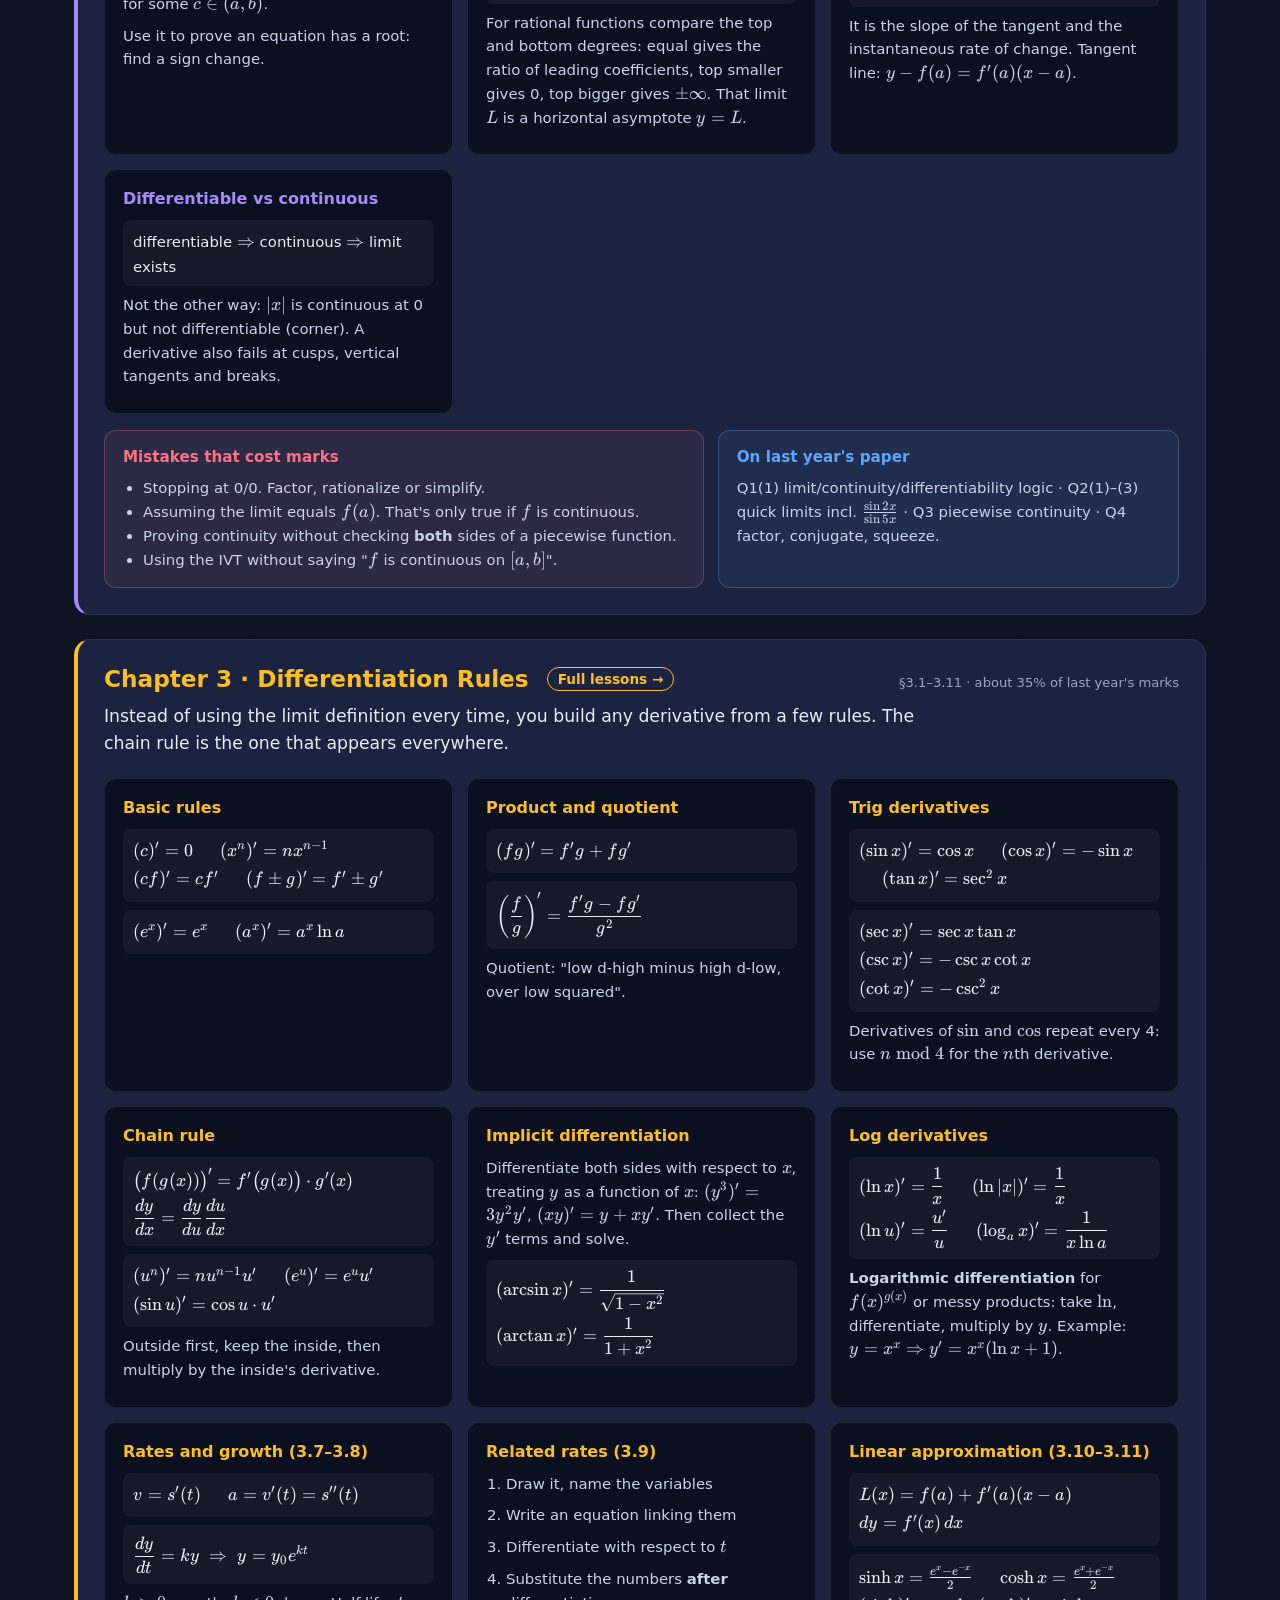
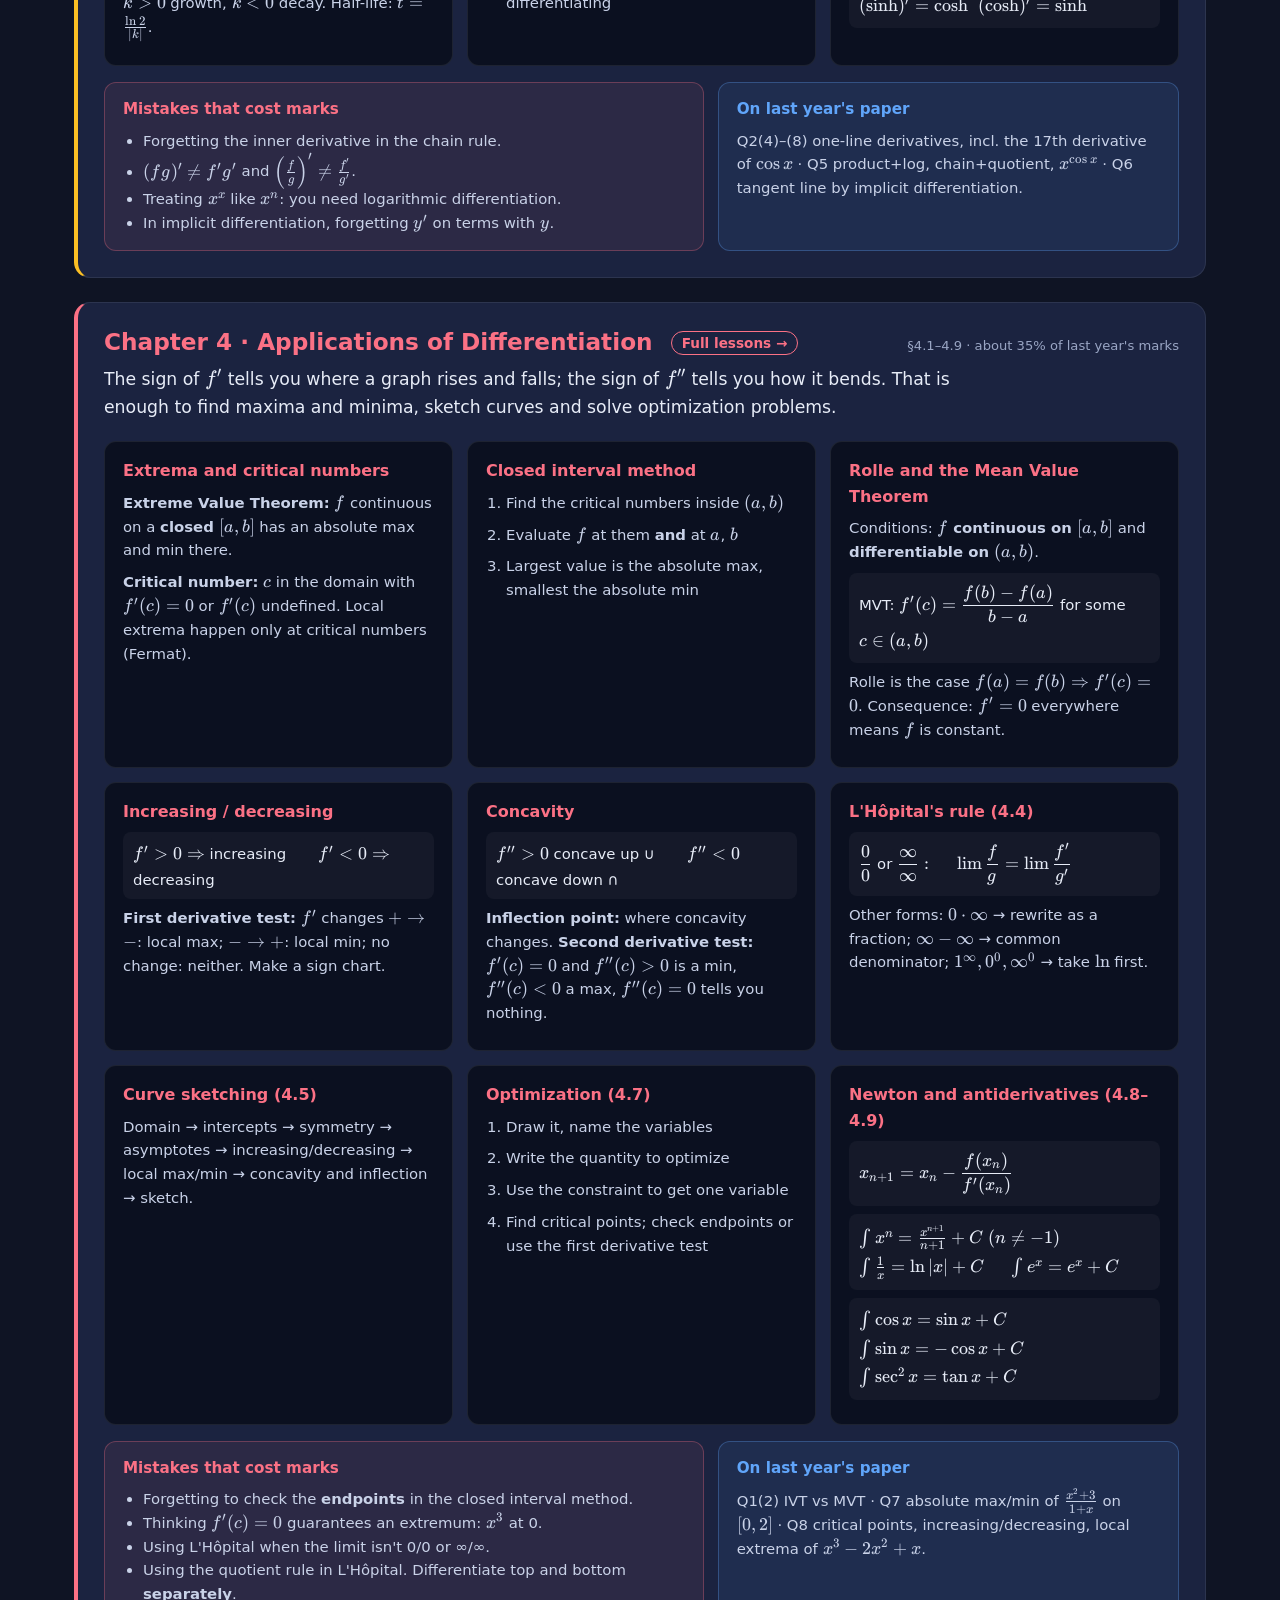
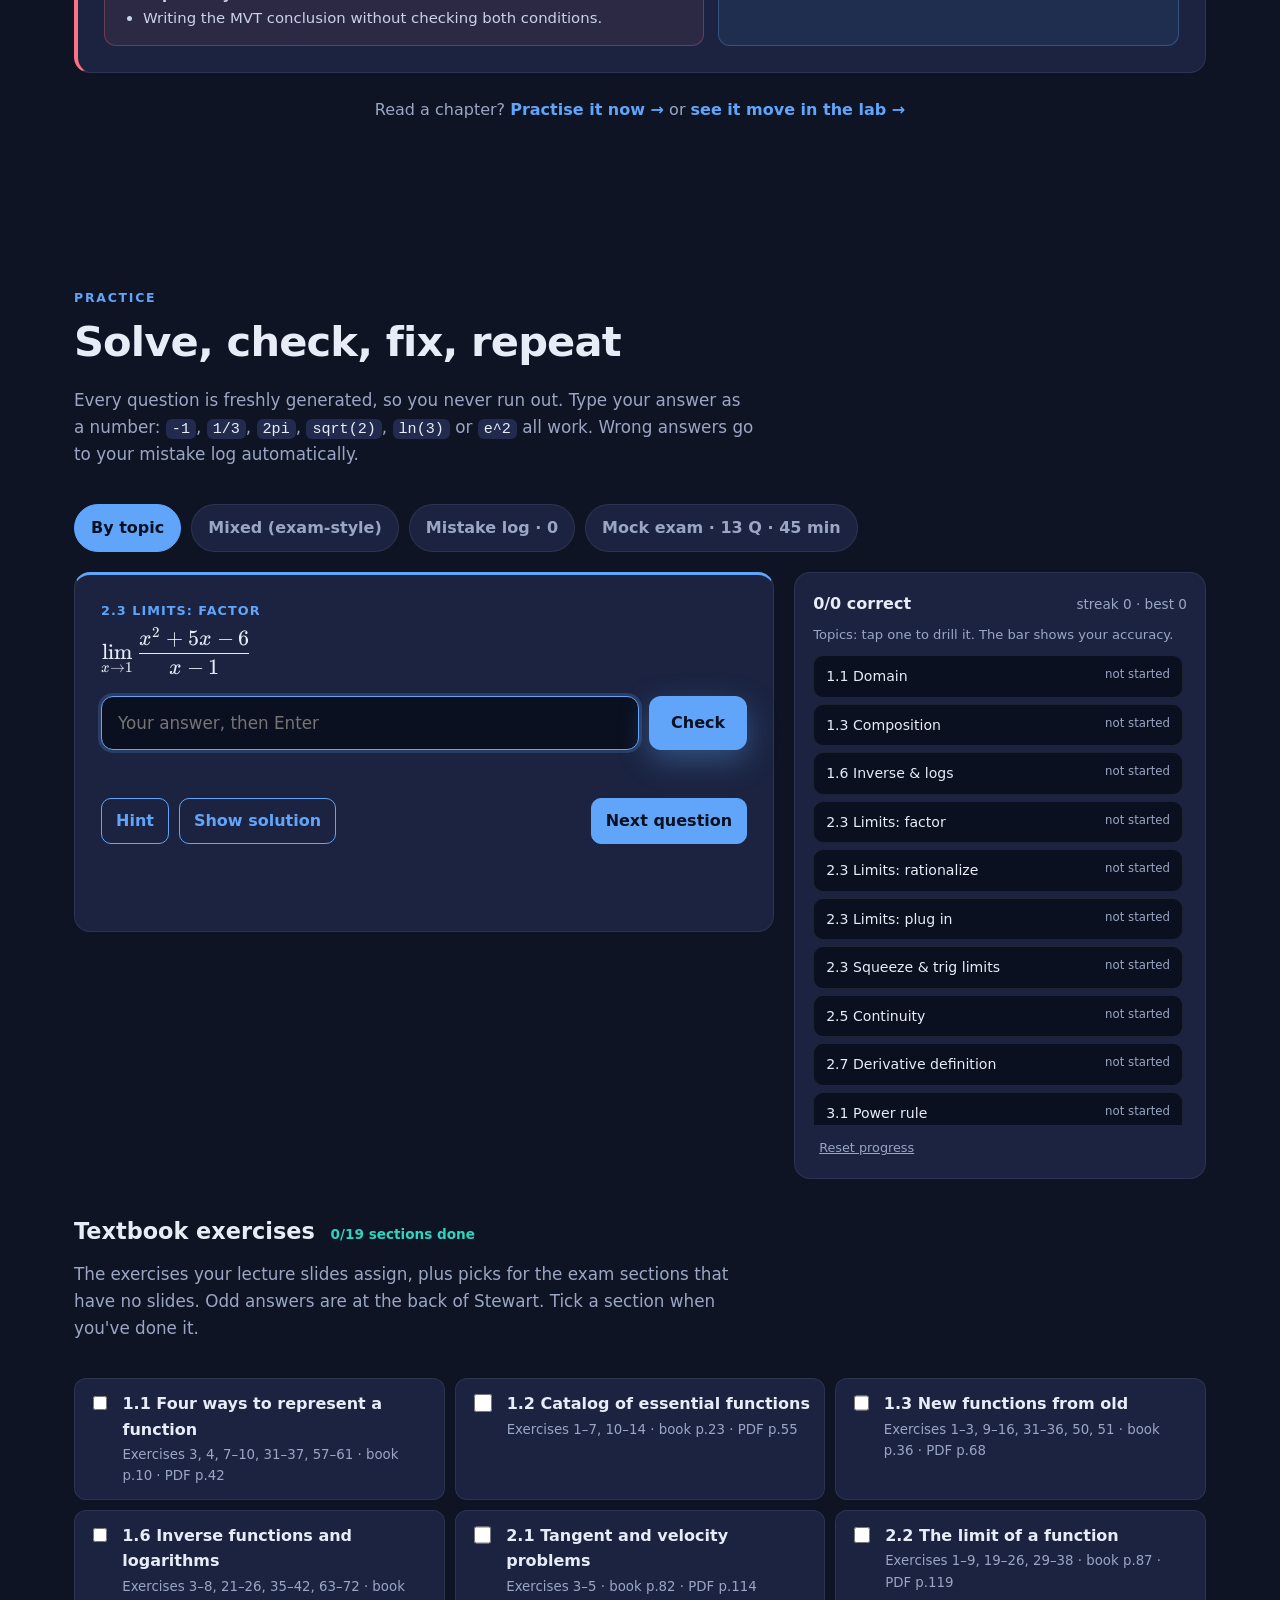
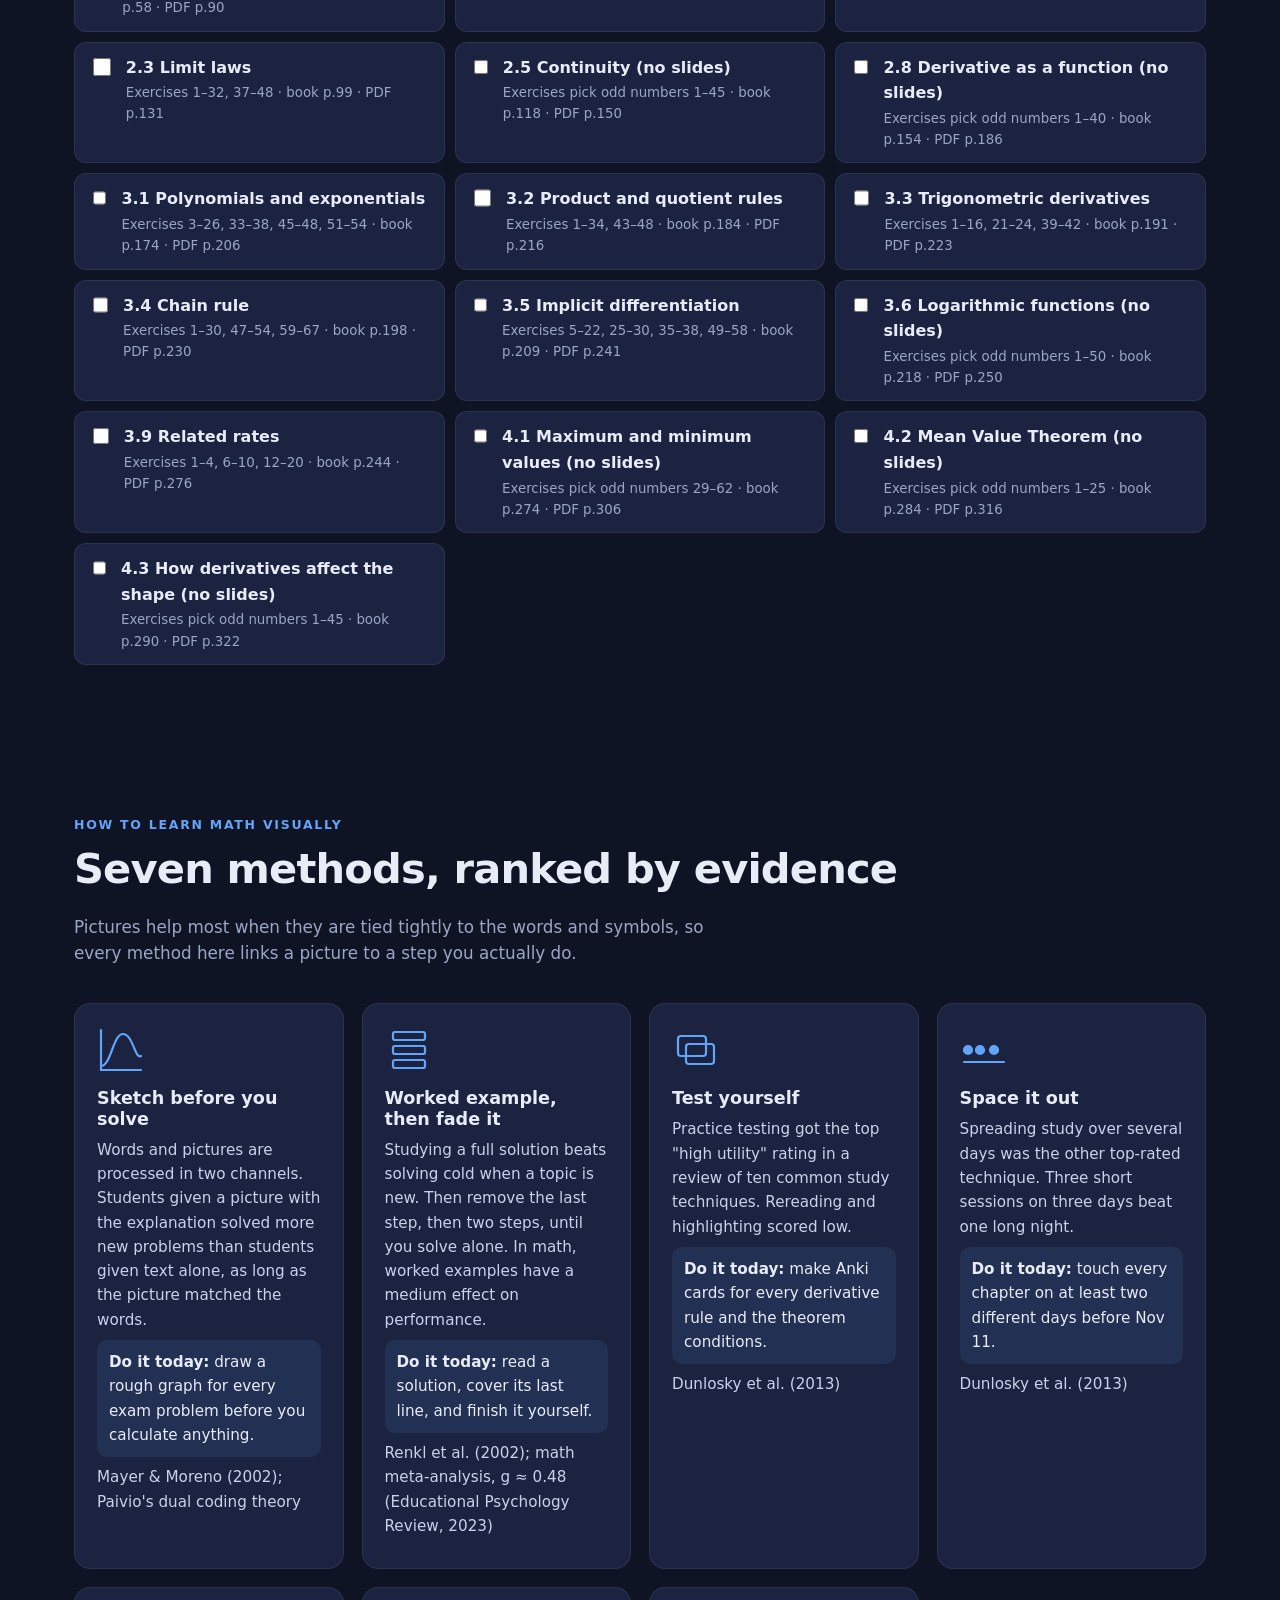
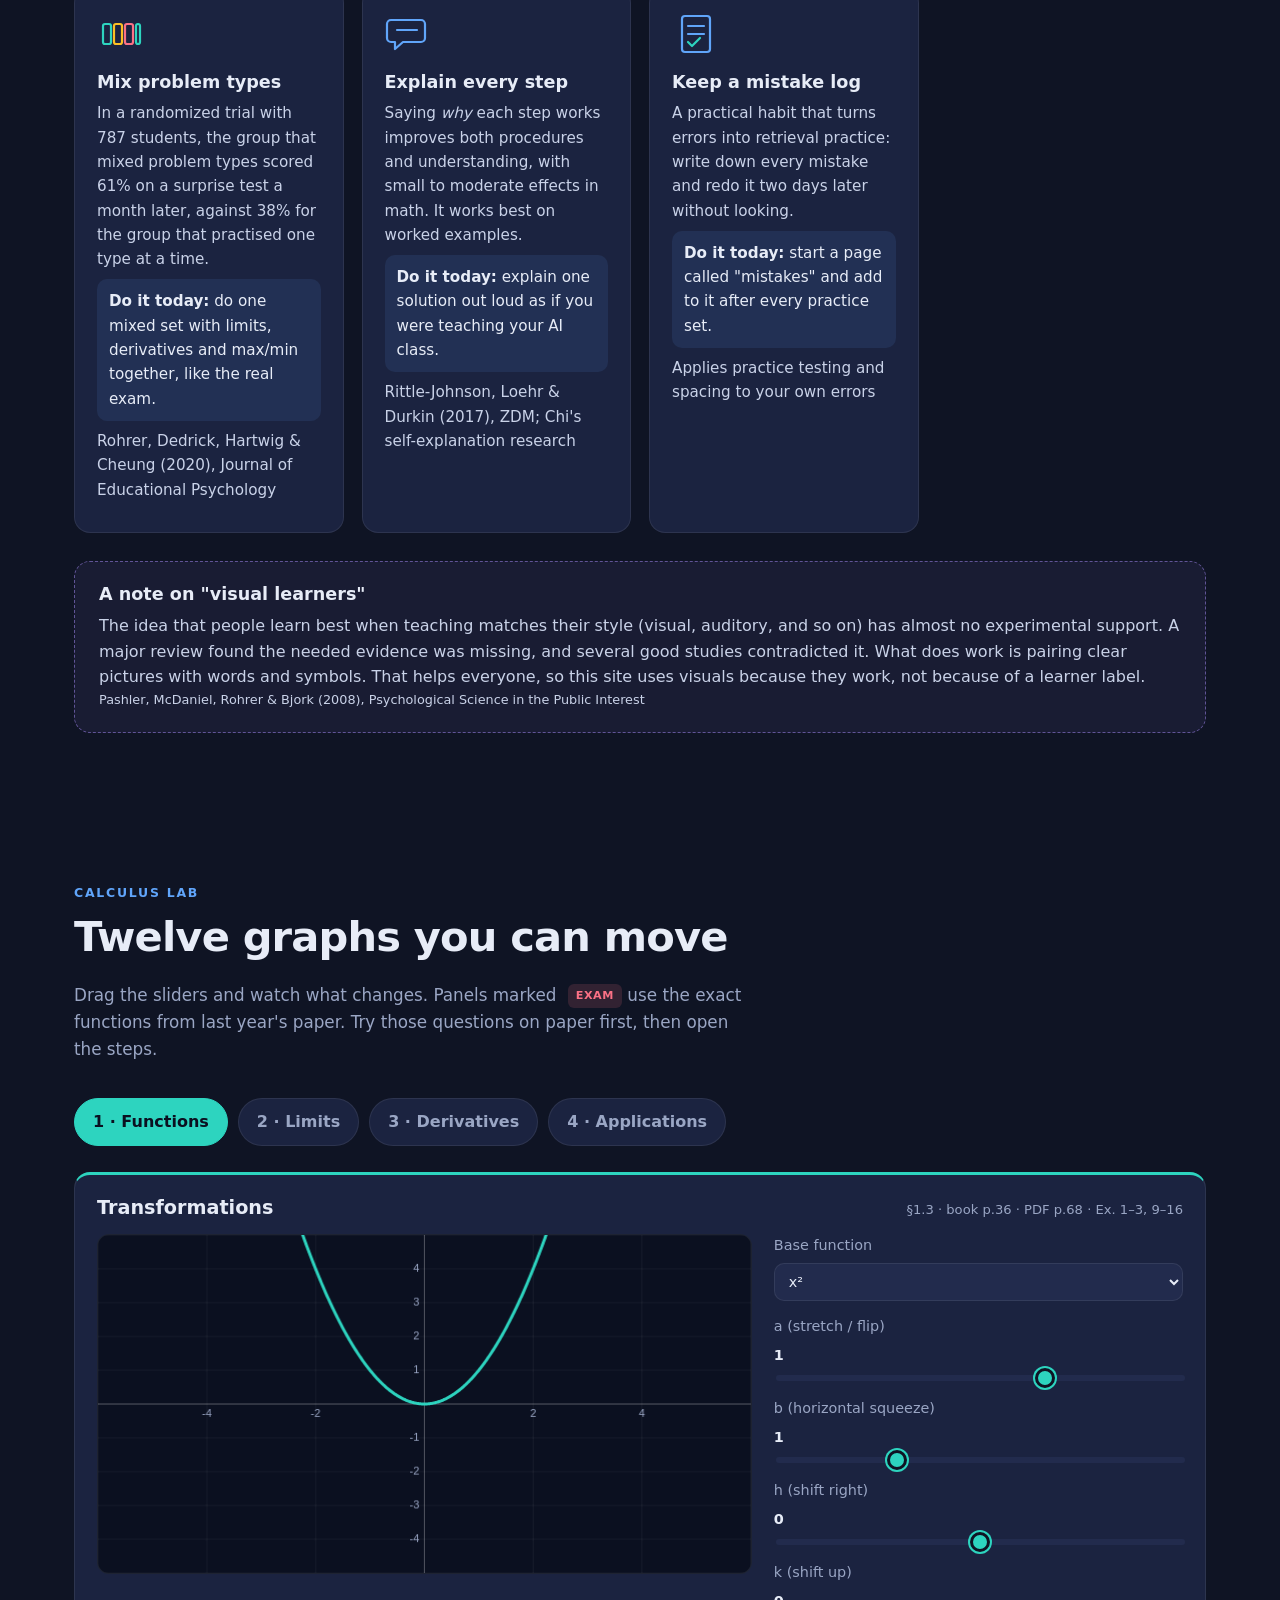
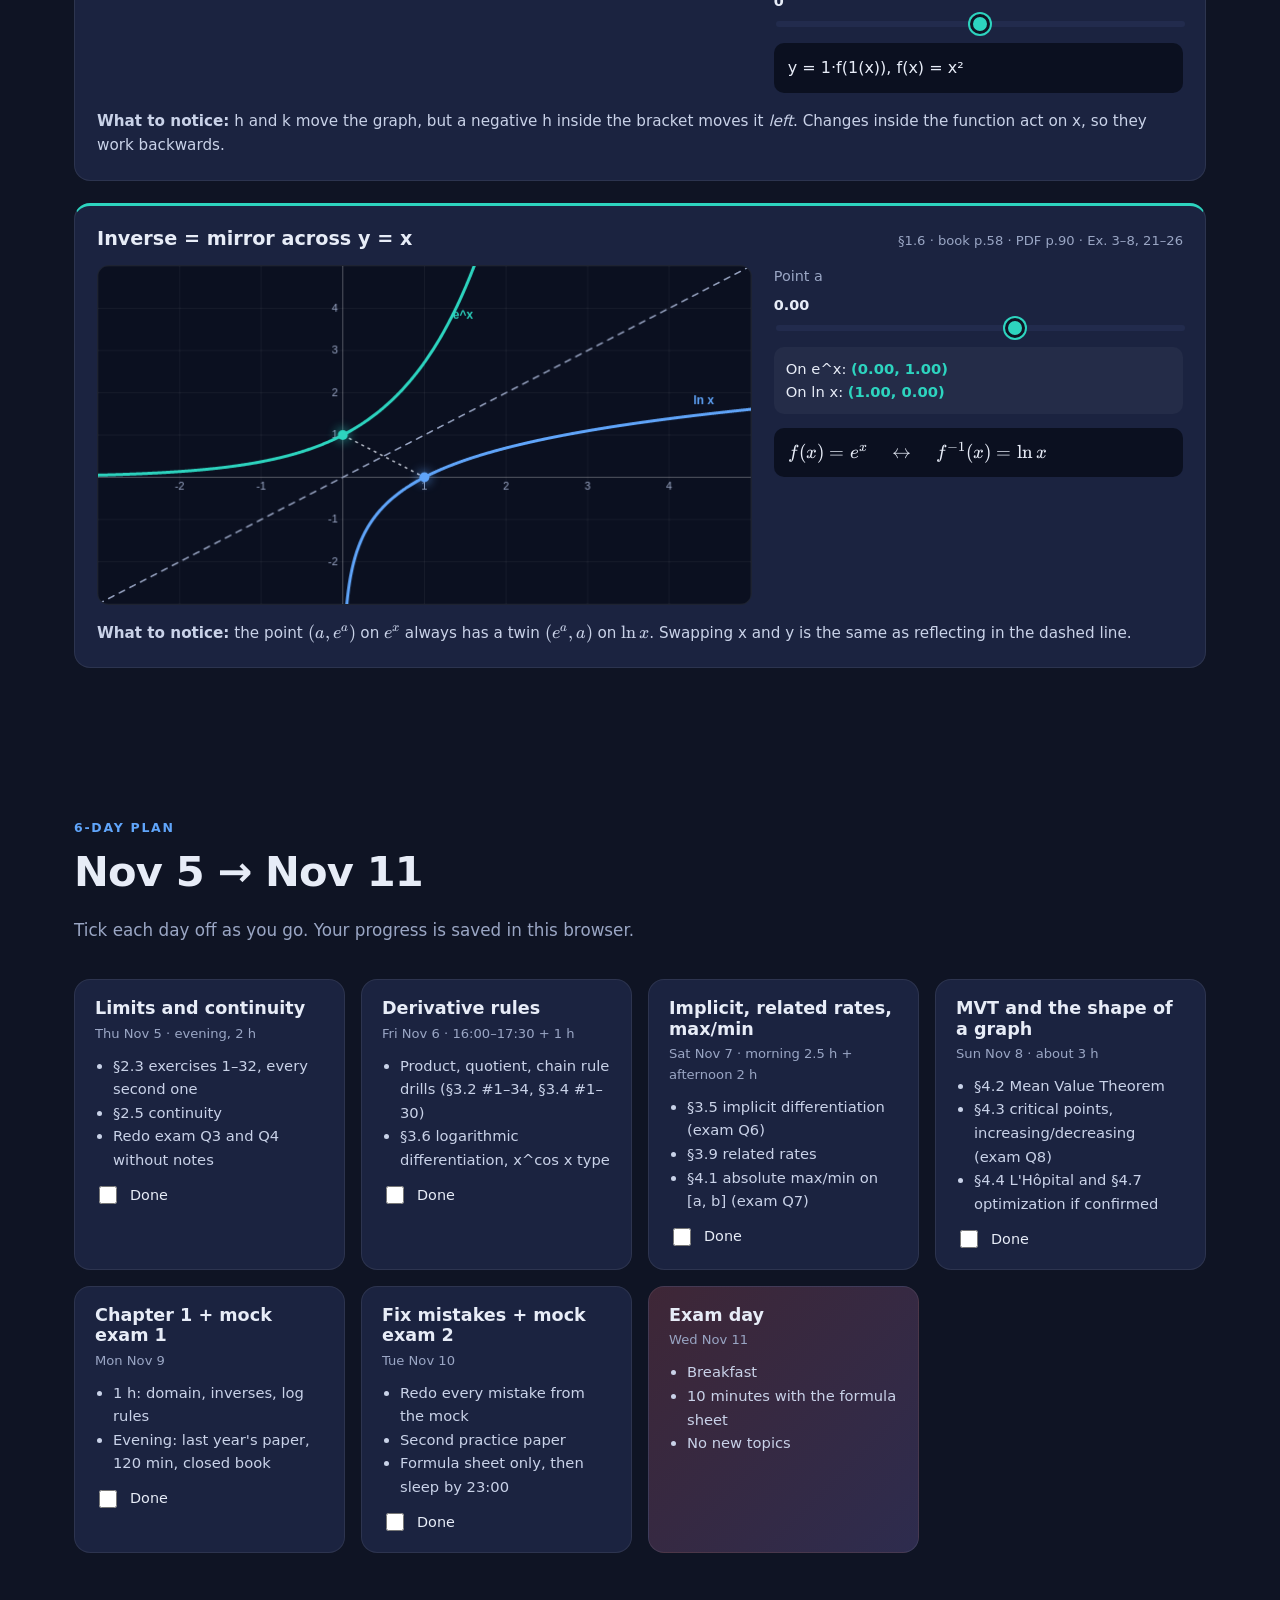
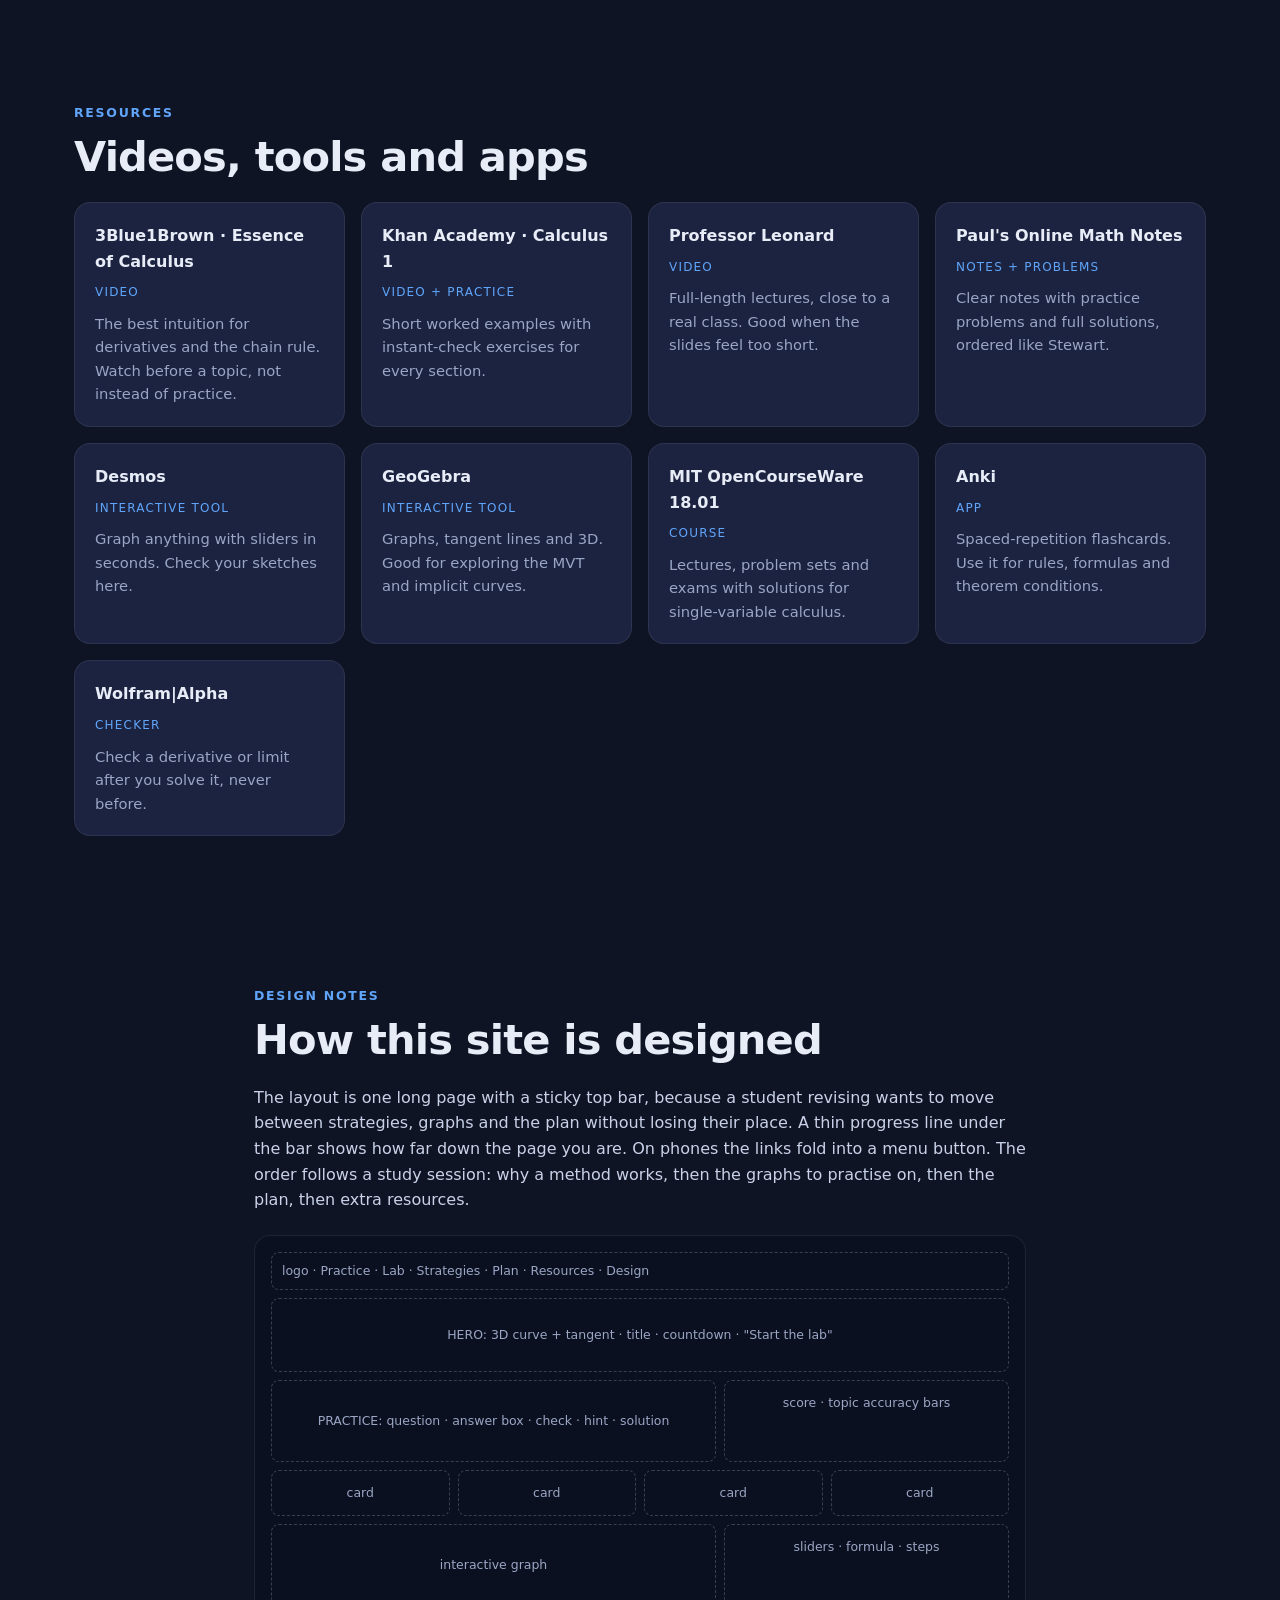
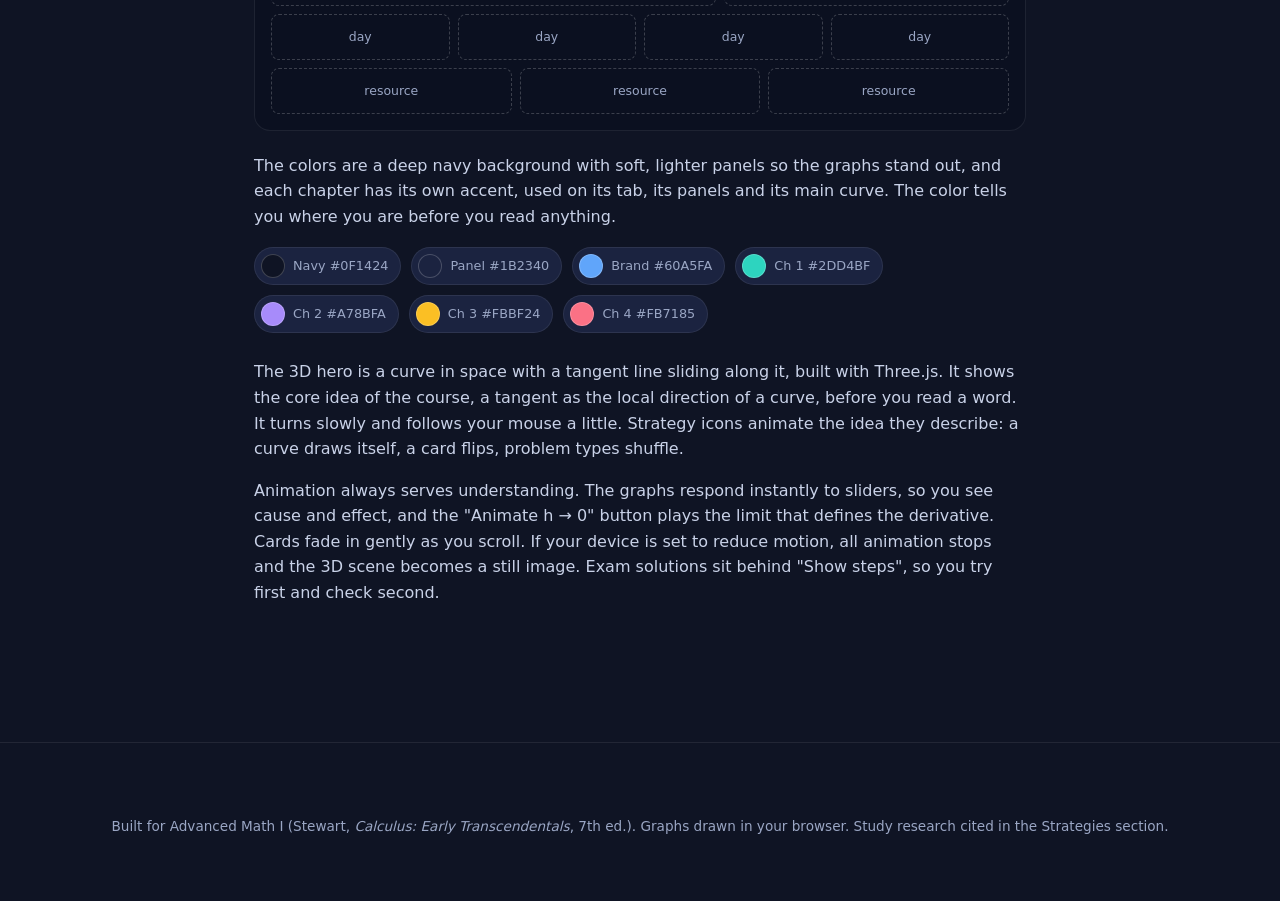
==== commit 1eda1a78: "Add Learn page: 33 visual lessons for chapters 1-4 with interactive figures, methods, step-by-step w" ====
--- a/index.html
+++ b/index.html
@@ -16,6 +16,7 @@
   <a class="brand" href="#top"><span class="brand-mark">∫</span> Calculus Visual Lab</a>
   <button class="menu-btn" id="menu-btn" aria-label="Open menu" aria-expanded="false"><span></span><span></span><span></span></button>
   <nav id="nav" aria-label="Sections">
+    <a href="learn.html">Learn</a>
     <a href="#summary">Summary</a>
     <a href="#practice">Practice</a>
     <a href="#lab">Lab</a>
@@ -36,7 +37,7 @@
     <h1>See calculus<br><span class="grad">before you solve it.</span></h1>
     <p class="lead">Endless practice questions with instant checking, a timed mock exam, twelve interactive graphs and a day-by-day plan for the exam.</p>
     <div class="hero-row">
-      <a class="btn" href="#summary">Read the summary</a>
+      <a class="btn" href="learn.html">Start the lessons</a>
       <a class="btn btn-ghost" href="#practice">Start practising</a>
       <a class="btn btn-ghost" href="#lab">Open the lab</a>
       <div class="countdown"><b id="days-left">–</b><span id="days-label">days to the exam · Nov 11</span></div>
@@ -50,7 +51,7 @@
   <div class="wrap">
     <p class="eyebrow">Summary</p>
     <h2>Every chapter on one page</h2>
-    <p class="section-lead">The main ideas, formulas and theorems of chapters 1–4, the mistakes that cost marks, and where each topic showed up on last year's paper. Read a chapter, then practise it.</p>
+    <p class="section-lead">The main ideas, formulas and theorems of chapters 1–4, the mistakes that cost marks, and where each topic showed up on last year's paper. Want every concept explained step by step with pictures? <a href="learn.html">Open the 33 lessons →</a></p>
     <div class="sum-bar">
       <a class="chip ch1" href="#sum-1">1 · Functions</a>
       <a class="chip ch2" href="#sum-2">2 · Limits</a>
@@ -61,7 +62,7 @@
 
     <!-- CHAPTER 1 -->
     <article class="sum ch1" id="sum-1">
-      <header><h3>Chapter 1 · Functions and Models</h3><span class="ref">§1.1–1.6 · the language the rest of the course uses</span></header>
+      <header><h3>Chapter 1 · Functions and Models <a class="sum-learn" href="learn.html#ch1">Full lessons →</a></h3><span class="ref">§1.1–1.6 · the language the rest of the course uses</span></header>
       <p class="sum-big">A function turns each input into exactly one output. Chapter 1 is the toolbox: reading graphs, finding domains, building new functions from old ones, and undoing functions with inverses and logs.</p>
       <div class="sum-grid">
         <div class="sc"><h4>Function and domain</h4><p>Each \(x\) gives exactly one \(f(x)\). A curve is a function if every vertical line hits it at most once.</p><p class="f">\(\tfrac1{g}\): \(g\ne0\) · \(\sqrt{g}\): \(g\ge0\) · \(\ln g\): \(g>0\)</p></div>
@@ -86,7 +87,7 @@
 
     <!-- CHAPTER 2 -->
     <article class="sum ch2" id="sum-2">
-      <header><h3>Chapter 2 · Limits and Derivatives</h3><span class="ref">§2.1–2.8 · about 30% of last year's marks</span></header>
+      <header><h3>Chapter 2 · Limits and Derivatives <a class="sum-learn" href="learn.html#ch2">Full lessons →</a></h3><span class="ref">§2.1–2.8 · about 30% of last year's marks</span></header>
       <p class="sum-big">A limit asks what \(f(x)\) approaches as \(x\) gets close to \(a\), never what happens <em>at</em> \(a\). Limits define continuity, and the limit of secant slopes defines the derivative.</p>
       <div class="sum-grid">
         <div class="sc"><h4>Limit and one-sided limits</h4><p class="f">\(\displaystyle\lim_{x\to a}f(x)=L\)</p><p>\(f(x)\) gets close to \(L\) as \(x\to a\), \(x\ne a\). The limit exists only when \(\lim_{x\to a^-}=\lim_{x\to a^+}\).</p></div>
@@ -113,7 +114,7 @@
 
     <!-- CHAPTER 3 -->
     <article class="sum ch3" id="sum-3">
-      <header><h3>Chapter 3 · Differentiation Rules</h3><span class="ref">§3.1–3.11 · about 35% of last year's marks</span></header>
+      <header><h3>Chapter 3 · Differentiation Rules <a class="sum-learn" href="learn.html#ch3">Full lessons →</a></h3><span class="ref">§3.1–3.11 · about 35% of last year's marks</span></header>
       <p class="sum-big">Instead of using the limit definition every time, you build any derivative from a few rules. The chain rule is the one that appears everywhere.</p>
       <div class="sum-grid">
         <div class="sc"><h4>Basic rules</h4><p class="f">\((c)'=0\) <span class='gap'></span> \((x^n)'=nx^{n-1}\) <span class='gap'></span> \((cf)'=cf'\) <span class='gap'></span> \((f\pm g)'=f'\pm g'\)</p><p class="f">\((e^x)'=e^x\) <span class='gap'></span> \((a^x)'=a^x\ln a\)</p></div>
@@ -139,7 +140,7 @@
 
     <!-- CHAPTER 4 -->
     <article class="sum ch4" id="sum-4">
-      <header><h3>Chapter 4 · Applications of Differentiation</h3><span class="ref">§4.1–4.9 · about 35% of last year's marks</span></header>
+      <header><h3>Chapter 4 · Applications of Differentiation <a class="sum-learn" href="learn.html#ch4">Full lessons →</a></h3><span class="ref">§4.1–4.9 · about 35% of last year's marks</span></header>
       <p class="sum-big">The sign of \(f'\) tells you where a graph rises and falls; the sign of \(f''\) tells you how it bends. That is enough to find maxima and minima, sketch curves and solve optimization problems.</p>
       <div class="sum-grid">
         <div class="sc"><h4>Extrema and critical numbers</h4><p><b>Extreme Value Theorem:</b> \(f\) continuous on a <b>closed</b> \([a,b]\) has an absolute max and min there.</p><p><b>Critical number:</b> \(c\) in the domain with \(f'(c)=0\) or \(f'(c)\) undefined. Local extrema happen only at critical numbers (Fermat).</p></div>
--- a/styles.css
+++ b/styles.css
@@ -157,6 +157,8 @@
 .sum.ch1 { --c: var(--ch1); } .sum.ch2 { --c: var(--ch2); } .sum.ch3 { --c: var(--ch3); } .sum.ch4 { --c: var(--ch4); }
 .sum header { display: flex; justify-content: space-between; align-items: baseline; flex-wrap: wrap; gap: 10px; margin-bottom: 10px; }
 .sum header h3 { font-size: 1.45rem; margin: 0; color: var(--c); }
+.sum-learn { font-size: 0.85rem; font-weight: 600; margin-left: 10px; color: var(--c); text-decoration: none; border: 1px solid var(--c); padding: 3px 10px; border-radius: 999px; vertical-align: middle; }
+.sum-learn:hover { background: rgba(255, 255, 255, 0.05); }
 .sum-big { font-size: 1.08rem; color: var(--text); max-width: 860px; margin: 0 0 20px; }
 .sum-grid { display: grid; grid-template-columns: repeat(auto-fill, minmax(300px, 1fr)); gap: 14px; }
 .sc { background: var(--bg2); border: 1px solid var(--line); border-radius: 12px; padding: 16px 18px; }
@@ -290,6 +292,99 @@
   .section { padding-top: 90px; }
 }
 
+/* learn page */
+.learn-hero { padding: 120px 0 30px; background: radial-gradient(900px 400px at 70% 0%, rgba(96, 165, 250, 0.14), transparent 60%); }
+.learn-hero h1 { font-size: clamp(2rem, 5vw, 3.4rem); font-weight: 800; letter-spacing: -0.03em; max-width: 820px; }
+.learn-progress { display: flex; align-items: center; gap: 14px; color: var(--muted); margin-top: 16px; }
+.learn-progress b { color: var(--text); }
+.lp-bar { position: relative; width: 220px; height: 8px; background: var(--panel2); border-radius: 6px; overflow: hidden; }
+.lp-bar i { position: absolute; inset: 0 auto 0 0; background: linear-gradient(90deg, var(--ch1), var(--ch2), var(--ch3), var(--ch4)); border-radius: 6px; }
+.learn-layout { display: grid; grid-template-columns: 270px 1fr; gap: 32px; align-items: start; padding-bottom: 40px; }
+.toc { position: sticky; top: 76px; max-height: calc(100vh - 92px); overflow-y: auto; padding-right: 6px; }
+.toc summary { font-weight: 700; cursor: pointer; margin-bottom: 8px; color: var(--text); }
+.toc-ch { margin: 16px 0 6px; font-weight: 700; font-size: 0.9rem; }
+.toc-ch a { text-decoration: none; }
+.toc-ch.ch1 a { color: var(--ch1); } .toc-ch.ch2 a { color: var(--ch2); } .toc-ch.ch3 a { color: var(--ch3); } .toc-ch.ch4 a { color: var(--ch4); }
+.toc ul { list-style: none; margin: 0; padding: 0; }
+.toc li a { display: flex; gap: 8px; padding: 5px 8px; border-radius: 8px; color: var(--muted); text-decoration: none; font-size: 0.85rem; line-height: 1.35; }
+.toc li a:hover { color: var(--text); background: rgba(255, 255, 255, 0.04); }
+.toc li a.active { color: var(--text); background: var(--panel); }
+.toc li a.done::after { content: "✓"; margin-left: auto; color: var(--ch1); font-weight: 700; }
+.toc-n { color: var(--muted); font-variant-numeric: tabular-nums; min-width: 52px; opacity: 0.8; }
+.ch-title { font-size: 1.7rem; margin: 30px 0 18px; padding-top: 70px; margin-top: -40px; }
+.ch-title.ch1 { color: var(--ch1); } .ch-title.ch2 { color: var(--ch2); } .ch-title.ch3 { color: var(--ch3); } .ch-title.ch4 { color: var(--ch4); }
+.lesson { --c: var(--brand); background: var(--panel); border: 1px solid var(--line); border-top: 3px solid var(--c); border-radius: var(--radius); padding: 26px 28px; margin-bottom: 26px; scroll-margin-top: 80px; }
+.lesson.ch1 { --c: var(--ch1); } .lesson.ch2 { --c: var(--ch2); } .lesson.ch3 { --c: var(--ch3); } .lesson.ch4 { --c: var(--ch4); }
+.lesson-head { display: flex; justify-content: space-between; align-items: center; gap: 10px; margin-bottom: 6px; }
+.lnum { color: var(--c); font-weight: 700; font-size: 0.82rem; letter-spacing: 0.06em; }
+.got { display: flex; align-items: center; gap: 8px; font-size: 0.85rem; color: var(--muted); cursor: pointer; }
+.got input { accent-color: var(--ch1); width: 17px; height: 17px; }
+.lesson h3 { font-size: 1.5rem; margin-bottom: 10px; }
+.lead2 { font-size: 1.06rem; color: var(--text); margin: 0 0 18px; }
+.lf { margin: 0 0 18px; background: var(--bg2); border: 1px solid var(--line); border-radius: 14px; padding: 12px; }
+.lf canvas { display: block; width: 100%; height: 320px; border-radius: 10px; }
+.lf .duo, .lf .tri { display: grid; gap: 10px; }
+.lf .duo { grid-template-columns: 1fr 1fr; }
+.lf .tri { grid-template-columns: repeat(3, 1fr); }
+.lf .duo canvas { height: 280px; } .lf .tri canvas { height: 210px; }
+.lf-ctl { display: flex; flex-wrap: wrap; gap: 10px 18px; align-items: center; padding: 12px 6px 4px; }
+.lf-ctl label { flex: 1 1 260px; display: flex; flex-direction: column; gap: 6px; font-size: 0.85rem; color: var(--muted); }
+.lf-ctl input[type="range"] { --c: var(--c); }
+.lf-out { flex: 1 1 260px; font-size: 0.9rem; color: var(--text); font-variant-numeric: tabular-nums; line-height: 1.5; }
+.lf-out b { color: var(--c); }
+.lf figcaption { padding: 10px 6px 4px; color: #c9d2e8; font-size: 0.92rem; }
+.catalog { display: grid; grid-template-columns: repeat(4, 1fr); gap: 10px; margin-bottom: 18px; }
+.lf.mini { padding: 8px; margin: 0; }
+.lf.mini canvas { height: 110px; }
+.lf.mini figcaption { text-align: center; padding: 6px 0 0; font-size: 0.82rem; }
+.mini-title { font-weight: 700; margin: 6px 0 10px; color: var(--text); }
+.how, .ex { background: var(--bg2); border: 1px solid var(--line); border-radius: 14px; padding: 16px 20px; margin-bottom: 14px; }
+.how h4, .ex h4 { margin: 0 0 10px; color: var(--c); font-size: 1rem; }
+.how ol { margin: 0; padding-left: 22px; color: #c9d2e8; }
+.how li { margin-bottom: 6px; }
+.ex > p { margin: 0 0 10px; color: var(--text); }
+.ex .steps { margin: 0 0 12px; padding-left: 22px; color: var(--text); }
+.ex .steps li { display: none; margin-bottom: 8px; padding: 8px 10px; background: rgba(255, 255, 255, 0.03); border-left: 3px solid var(--c); border-radius: 6px; }
+.ex .steps li.shown { display: list-item; animation: rise 0.35s ease both; }
+.ex .ghost { --c: inherit; }
+.note-box { background: rgba(96, 165, 250, 0.08); border: 1px solid rgba(96, 165, 250, 0.3); border-radius: 12px; padding: 12px 16px; margin-bottom: 14px; color: #c9d2e8; }
+.trap { background: rgba(251, 113, 133, 0.08); border: 1px solid rgba(251, 113, 133, 0.35); border-radius: 12px; padding: 12px 16px; margin-bottom: 14px; color: #c9d2e8; }
+.trap b:first-child { color: var(--ch4); }
+.try { display: inline-block; margin-top: 4px; margin-right: 8px; padding: 10px 16px; border-radius: 10px; background: var(--c); color: #0b1020; font-weight: 700; text-decoration: none; font-size: 0.92rem; }
+.try:hover { filter: brightness(1.08); }
+.try.lab { background: transparent; color: var(--c); border: 1px solid var(--c); }
+.svgfig svg { display: block; width: 100%; height: auto; max-height: 300px; }
+.machine .wire { stroke: var(--muted); stroke-width: 2; stroke-dasharray: 6 6; }
+.machine .box { fill: var(--panel); stroke-width: 2.5; } .machine .box.g { stroke: var(--ch1); } .machine .box.f { stroke: var(--brand); }
+.machine .bt { fill: var(--text); font: 700 26px Inter, sans-serif; text-anchor: middle; }
+.machine .bs, .machine .lbl { fill: var(--muted); font: 500 14px Inter, sans-serif; text-anchor: middle; }
+.machine .lbl { fill: var(--ch3); font-weight: 700; }
+.machine .ball { fill: var(--ch3); }
+.prodrule rect { stroke: var(--bg); stroke-width: 2; }
+.prodrule .pr-main { fill: rgba(251, 191, 36, 0.25); } .prodrule .pr-a { fill: rgba(96, 165, 250, 0.4); } .prodrule .pr-b { fill: rgba(45, 212, 191, 0.4); } .prodrule .pr-c { fill: rgba(251, 113, 133, 0.5); }
+.prodrule .pt { fill: var(--text); font: 700 22px Inter, sans-serif; text-anchor: middle; }
+.prodrule .pt.small { font-size: 15px; } .prodrule .pt.tiny { font-size: 11px; }
+.prodrule .pl { fill: var(--muted); font: 600 15px Inter, sans-serif; text-anchor: middle; }
+.gears circle { fill: rgba(251, 191, 36, 0.12); stroke: var(--ch3); stroke-width: 4; stroke-dasharray: 7 5; }
+.gears line { stroke: var(--ch3); stroke-width: 3; }
+.gears .gear { transform-box: fill-box; transform-origin: center; animation: spin 6s linear infinite; }
+.gears .g2 { animation-duration: 3s; animation-direction: reverse; }
+.gears .g3 { animation-duration: 1s; }
+@keyframes spin { to { transform: rotate(360deg); } }
+.gears .gl { fill: var(--muted); font: 600 13px Inter, sans-serif; text-anchor: middle; }
+.gears .gr { fill: var(--brand); font: 700 15px Inter, sans-serif; text-anchor: middle; }
+.gears .gr.big { fill: var(--ch3); font-size: 17px; }
+
+@media (max-width: 960px) {
+  .learn-layout { grid-template-columns: 1fr; }
+  .toc { position: static; max-height: none; background: var(--panel); border: 1px solid var(--line); border-radius: 14px; padding: 12px 16px; }
+  .lesson { padding: 18px; }
+  .lf canvas { height: 260px; }
+  .lf .tri { grid-template-columns: 1fr; }
+  .lf .duo canvas, .lf .tri canvas { height: 200px; }
+  .catalog { grid-template-columns: repeat(2, 1fr); }
+}
+
 /* print: only the summary, as a black-on-white formula sheet */
 @media print {
   @page { margin: 12mm; }
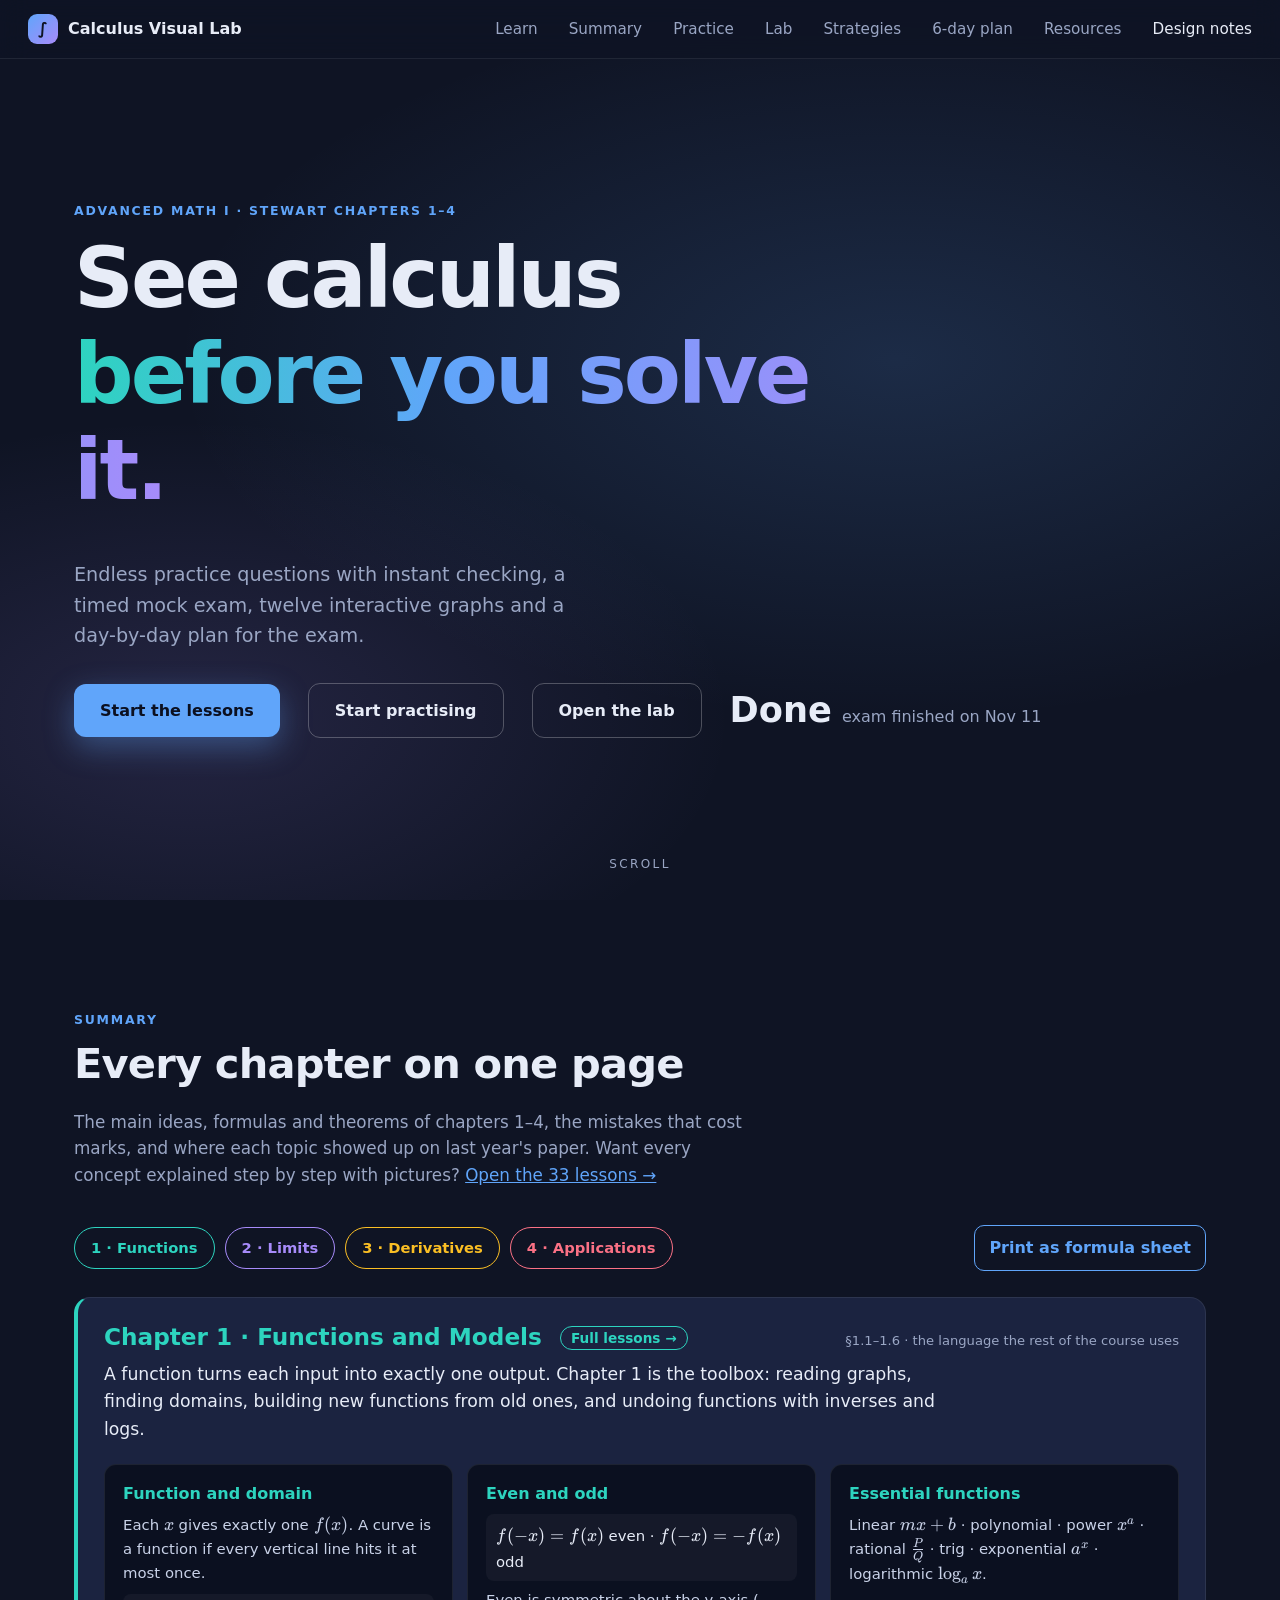
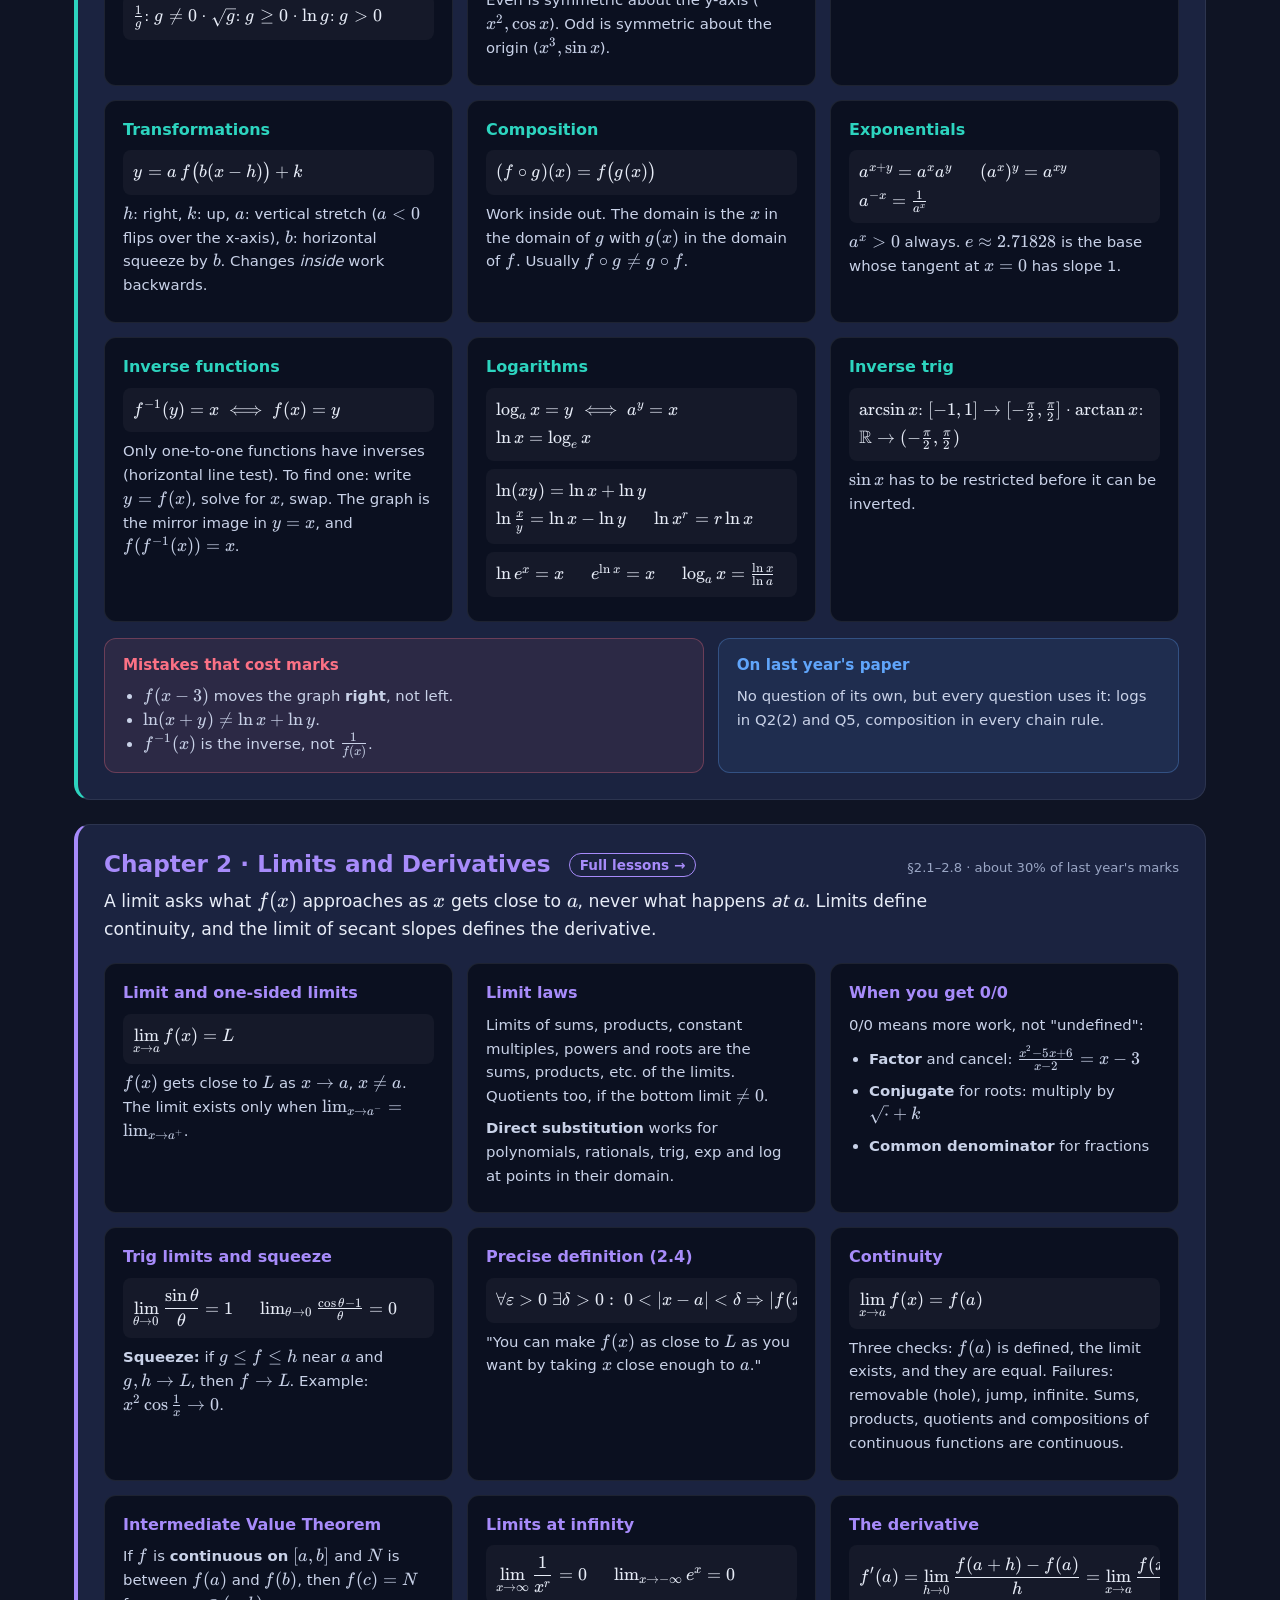
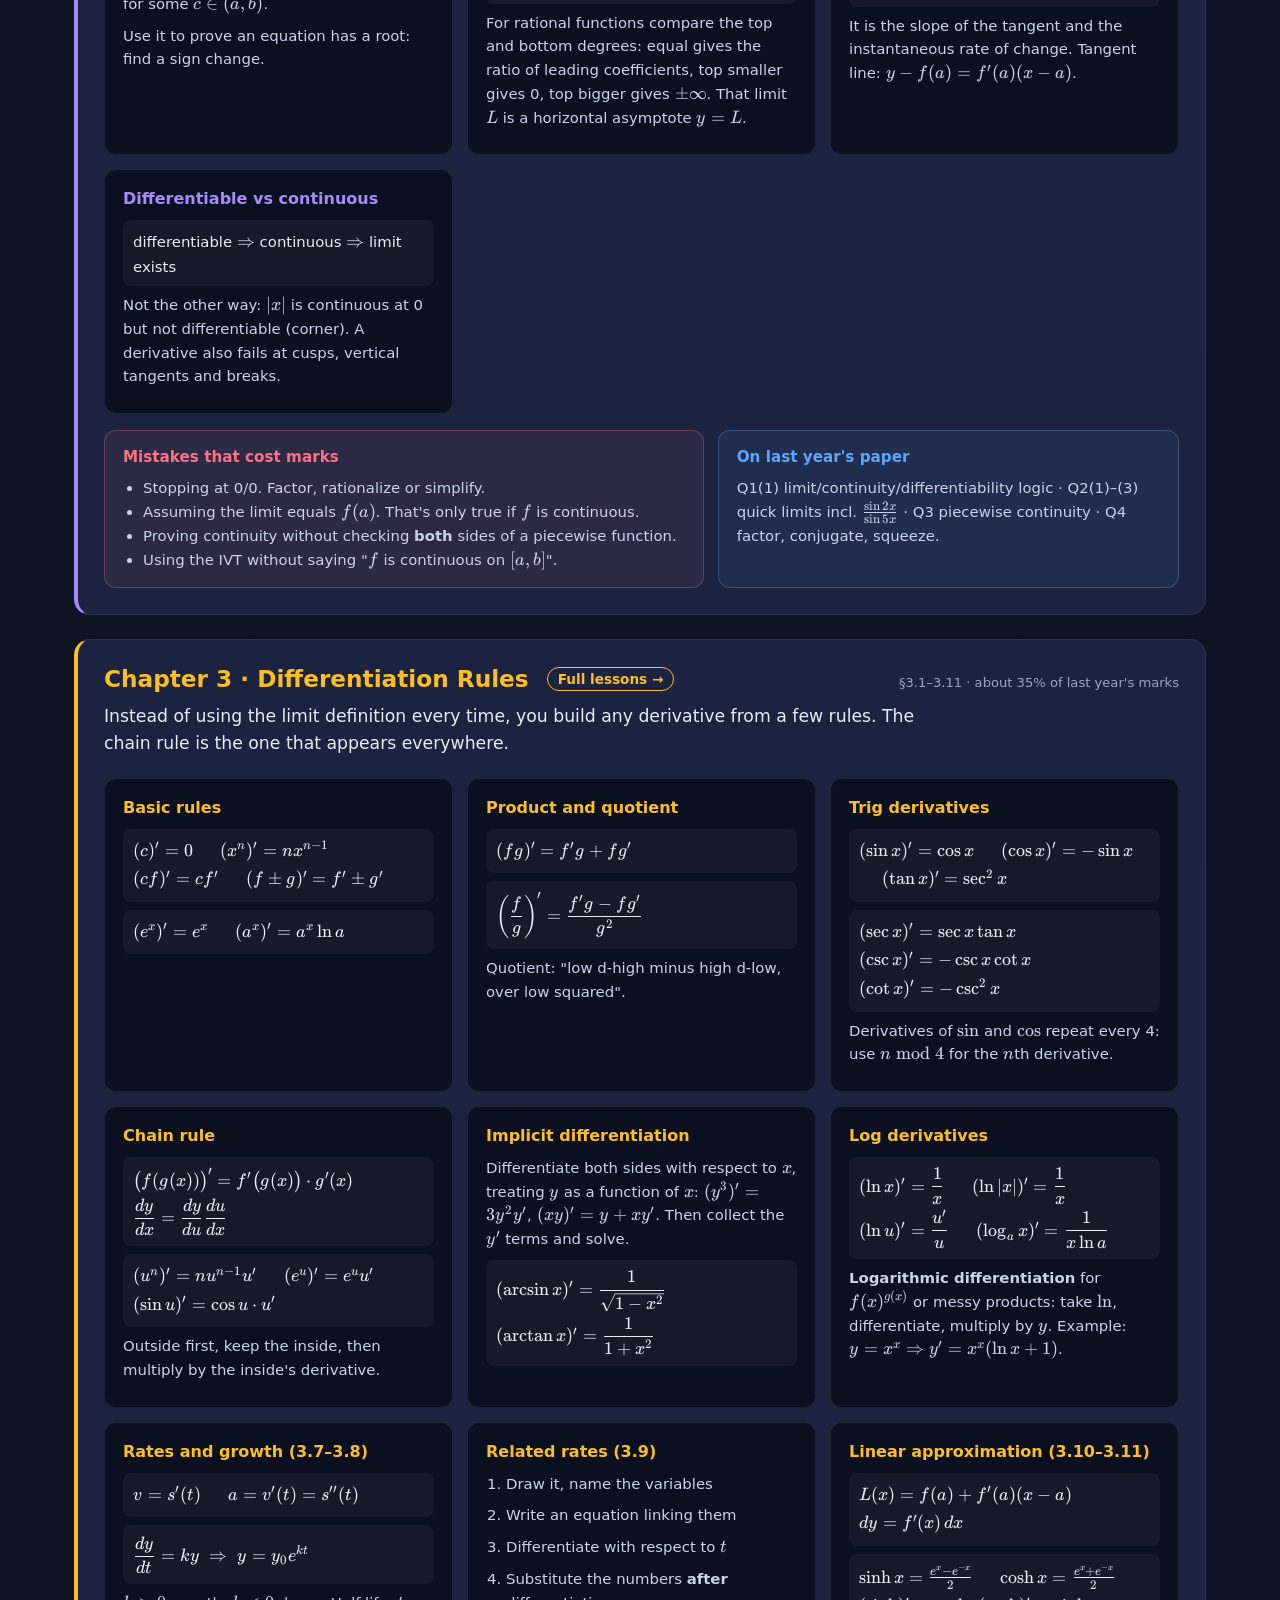
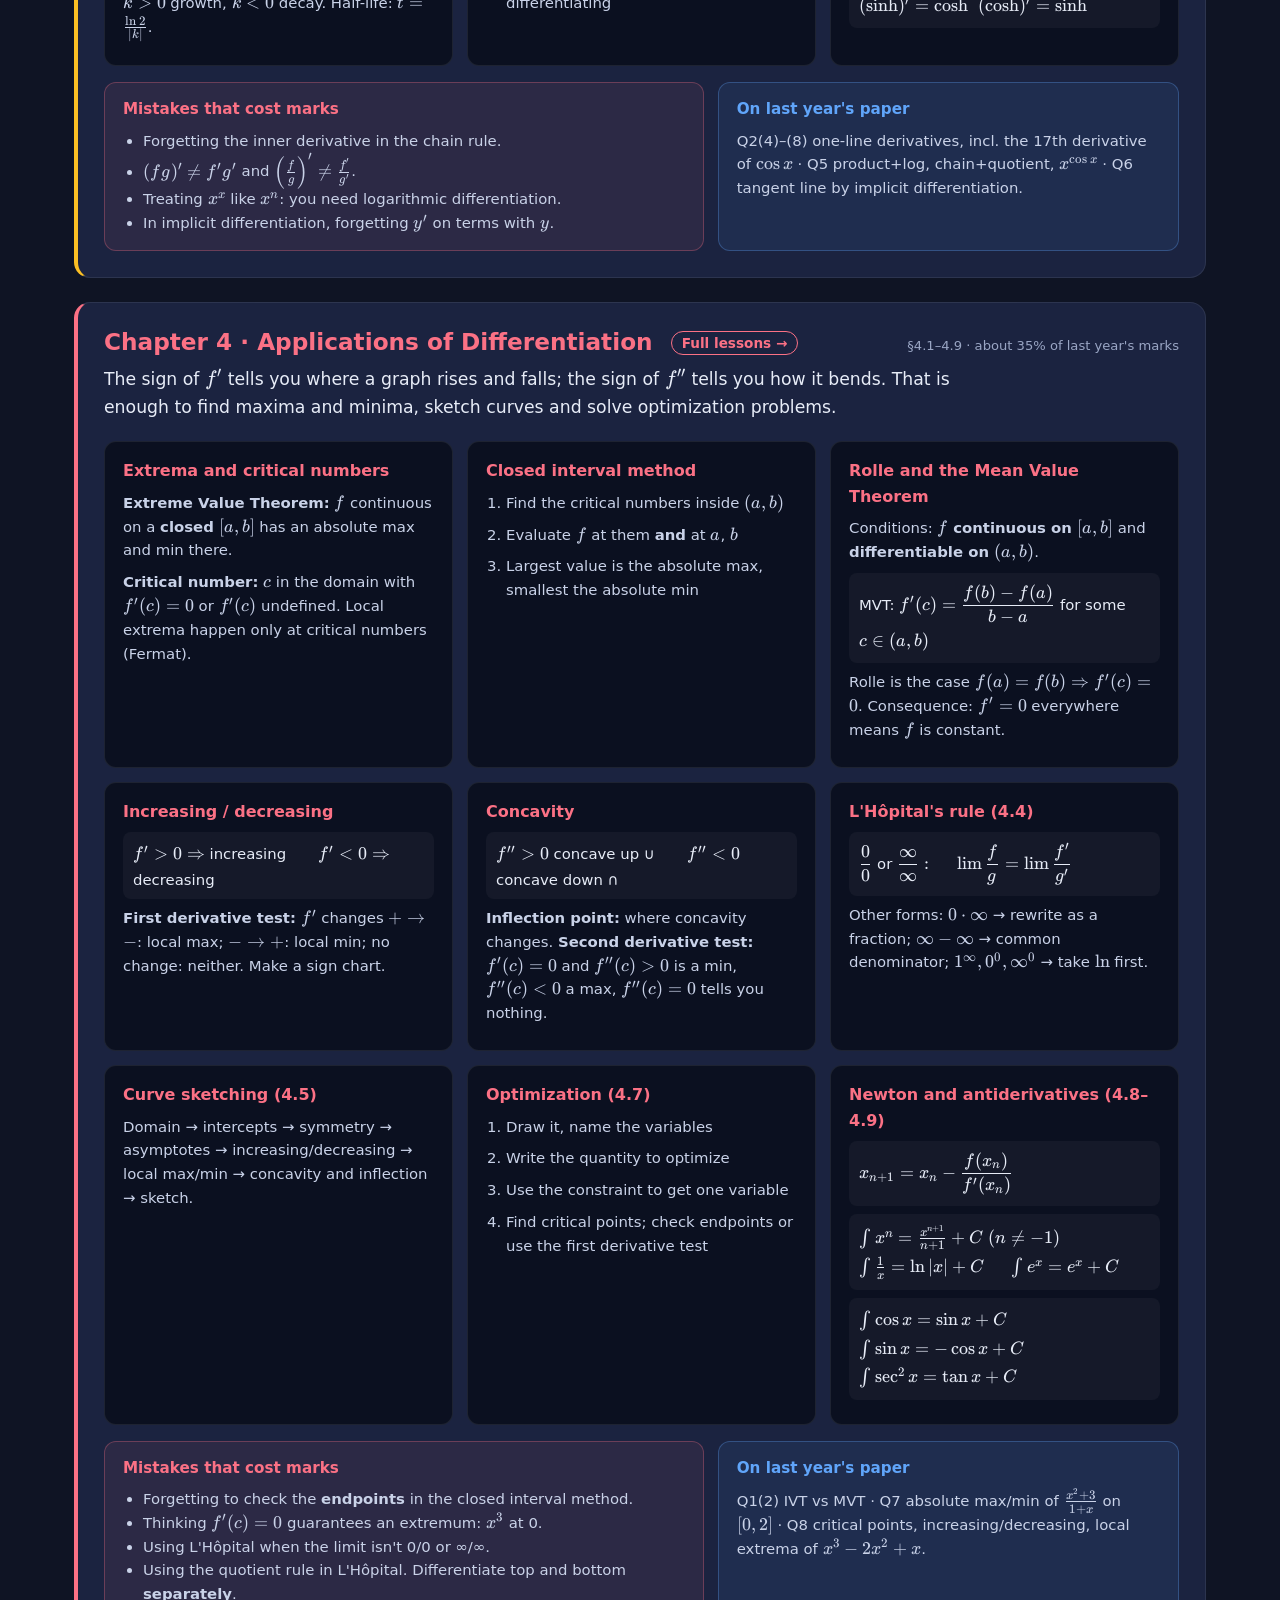
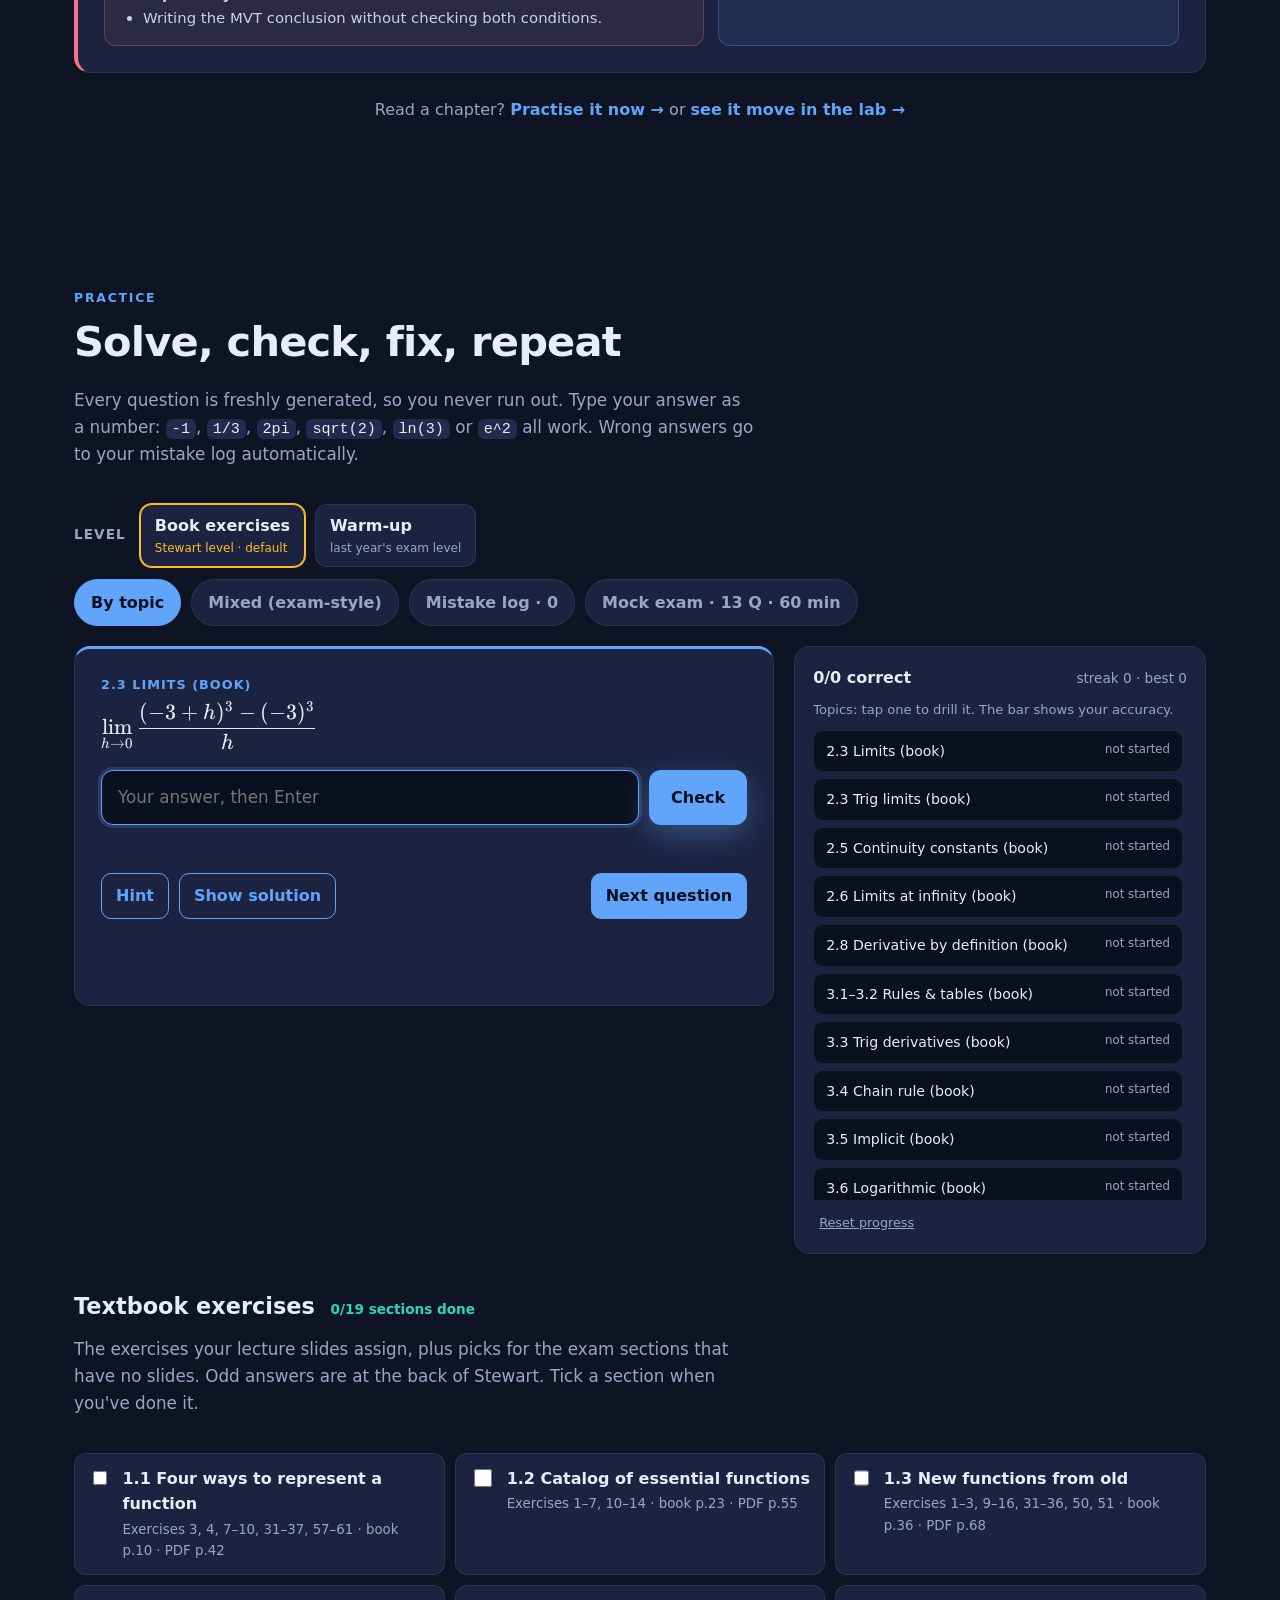
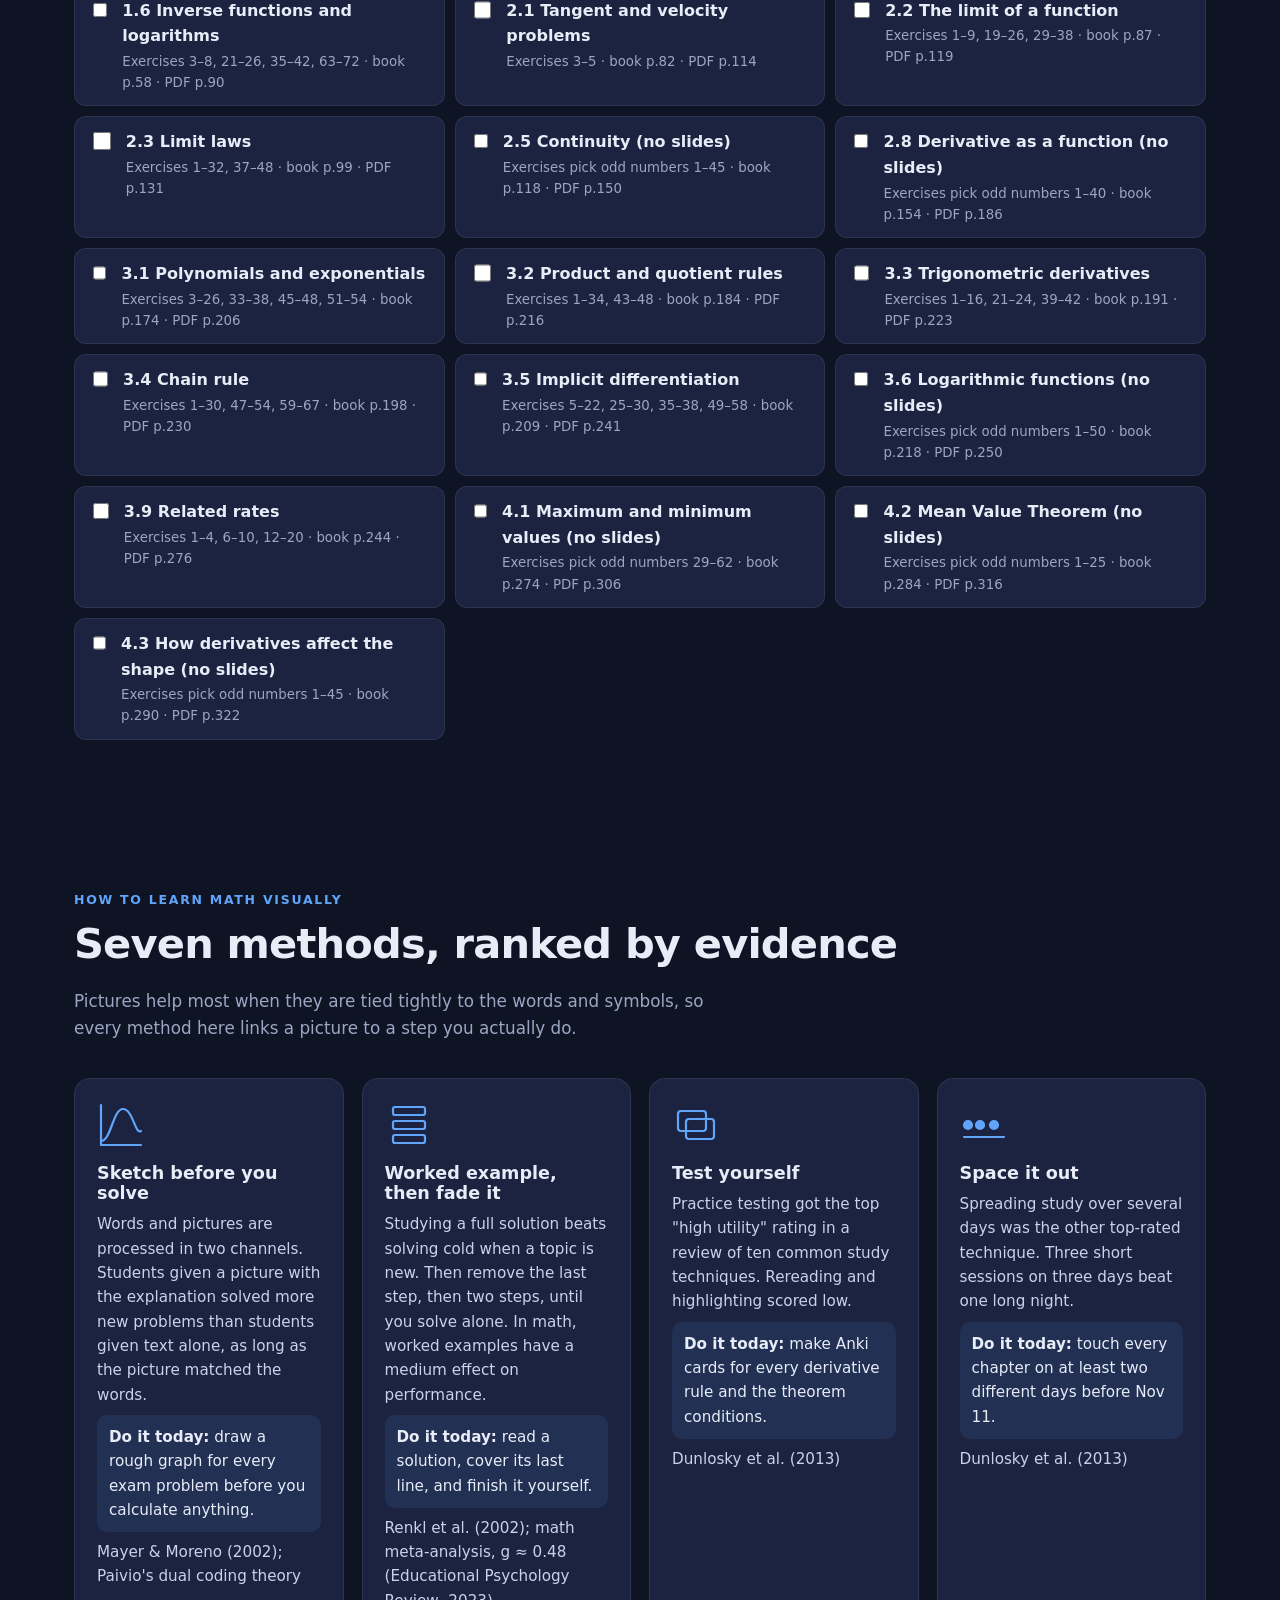
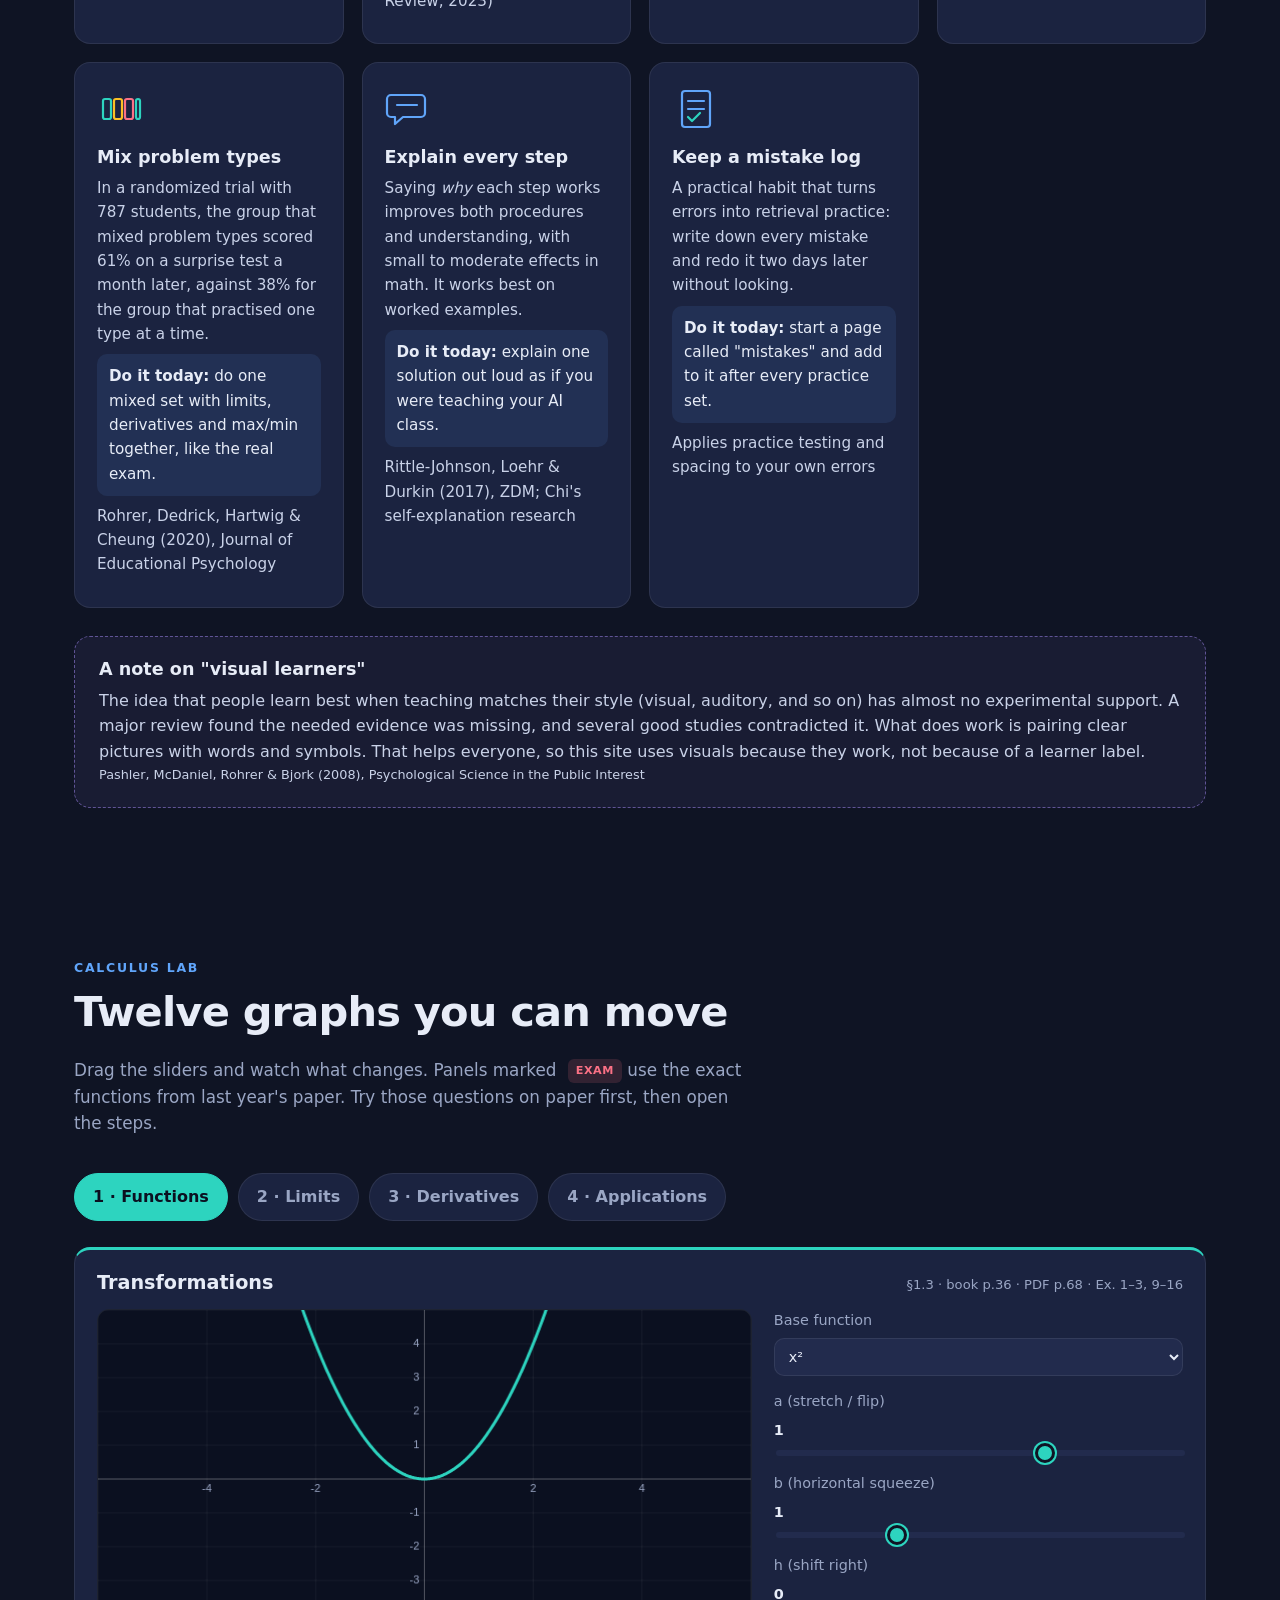
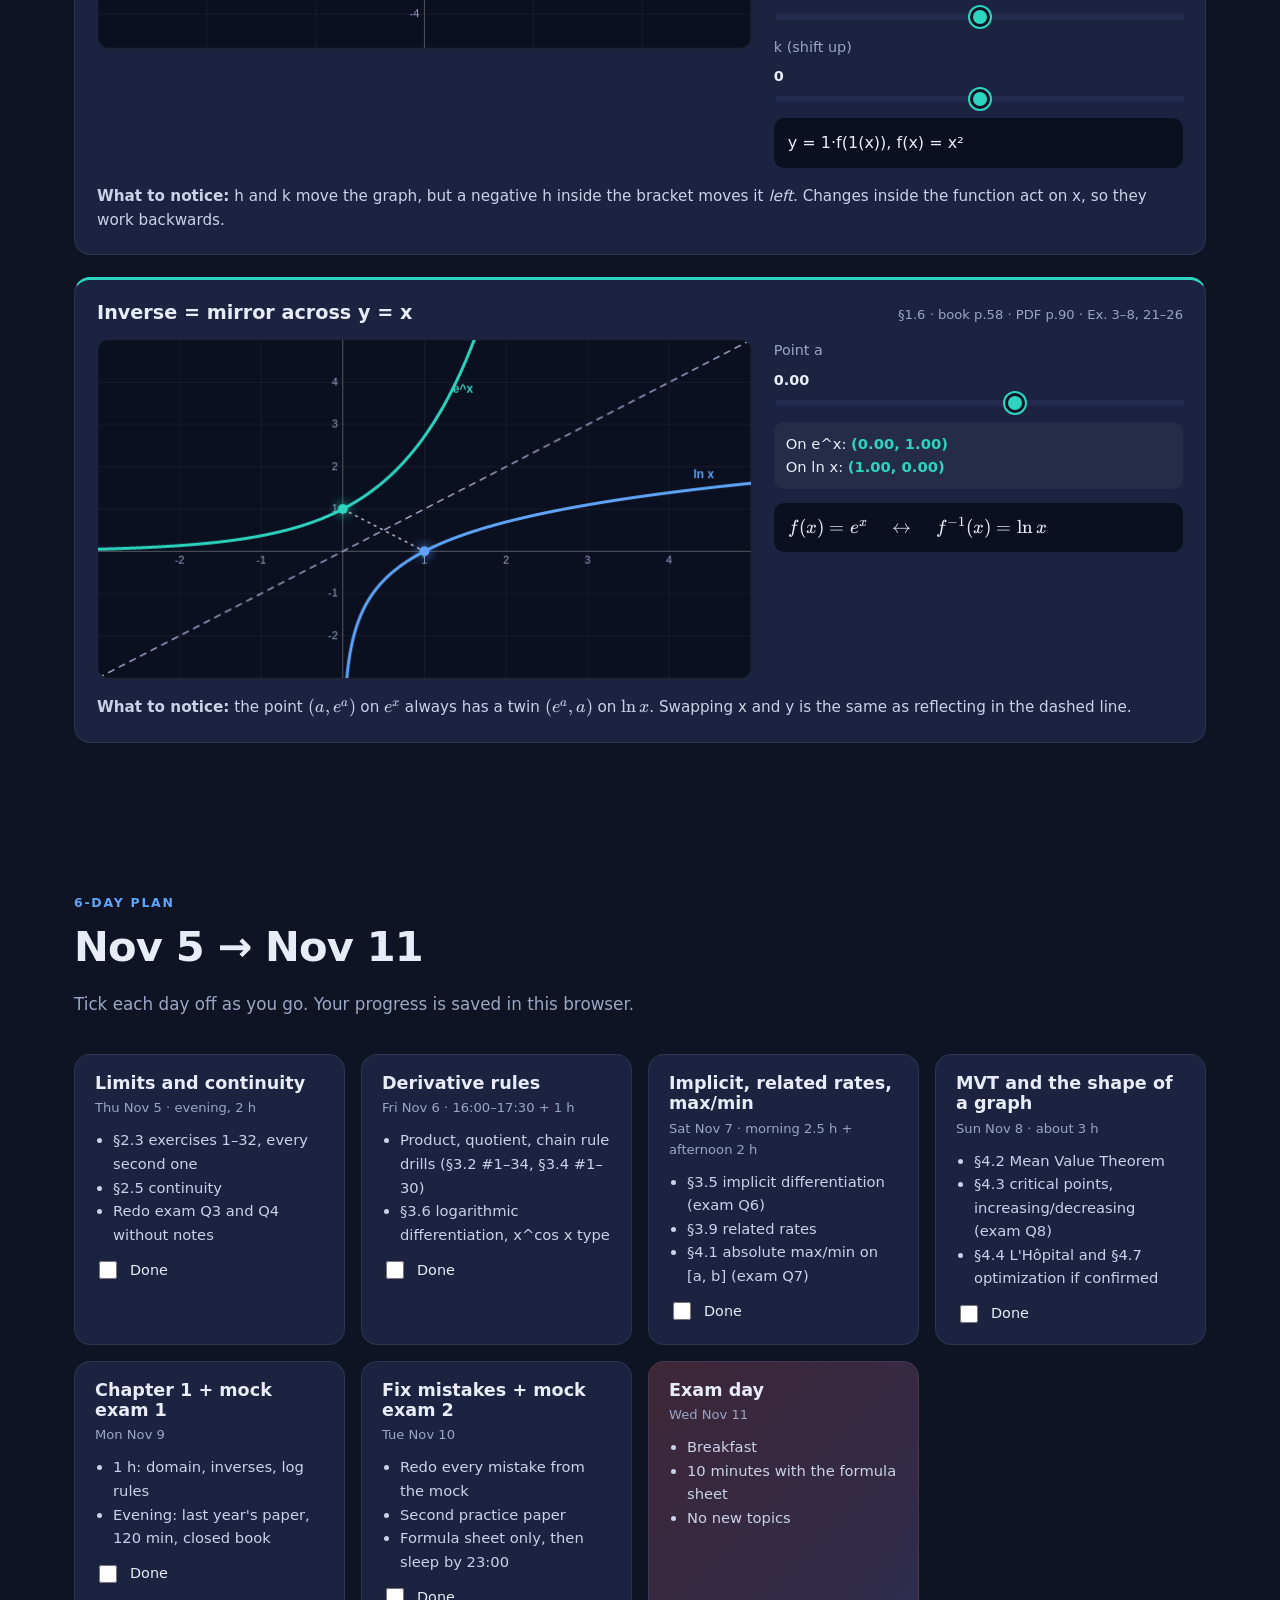
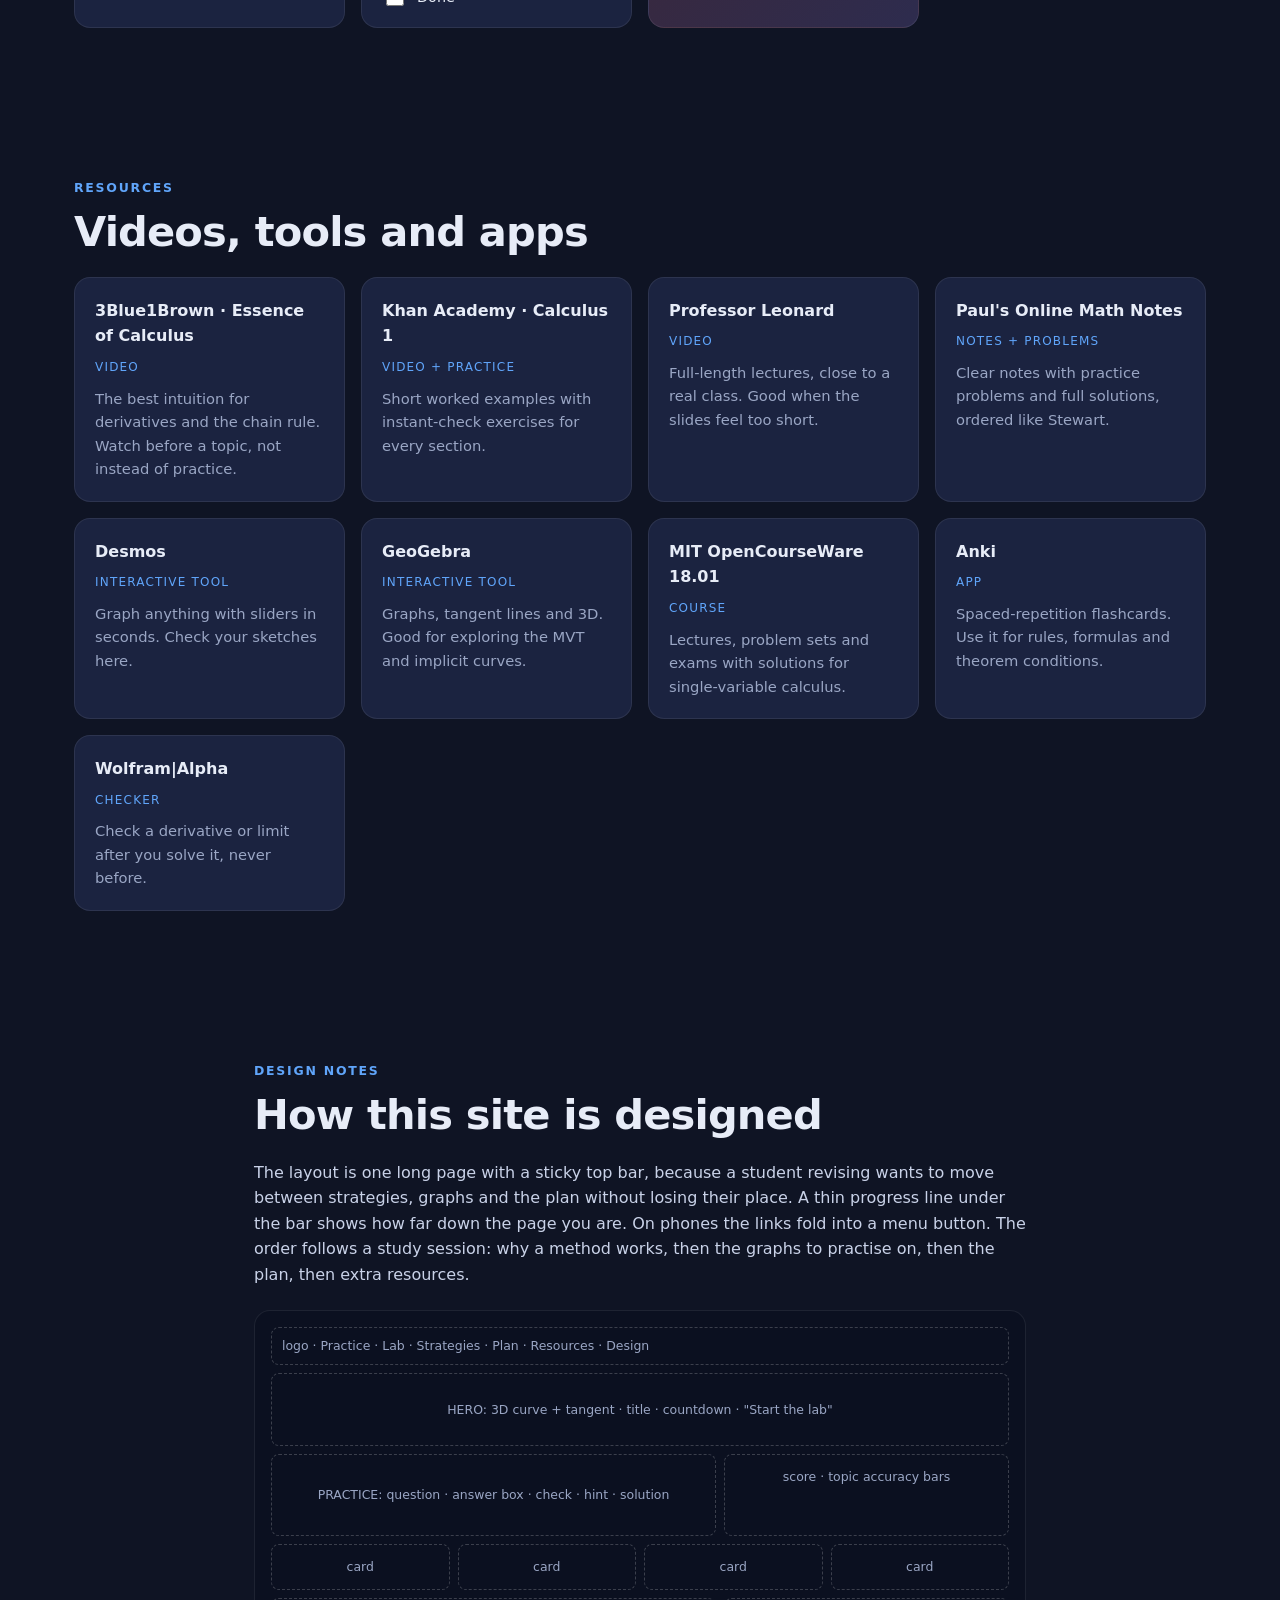
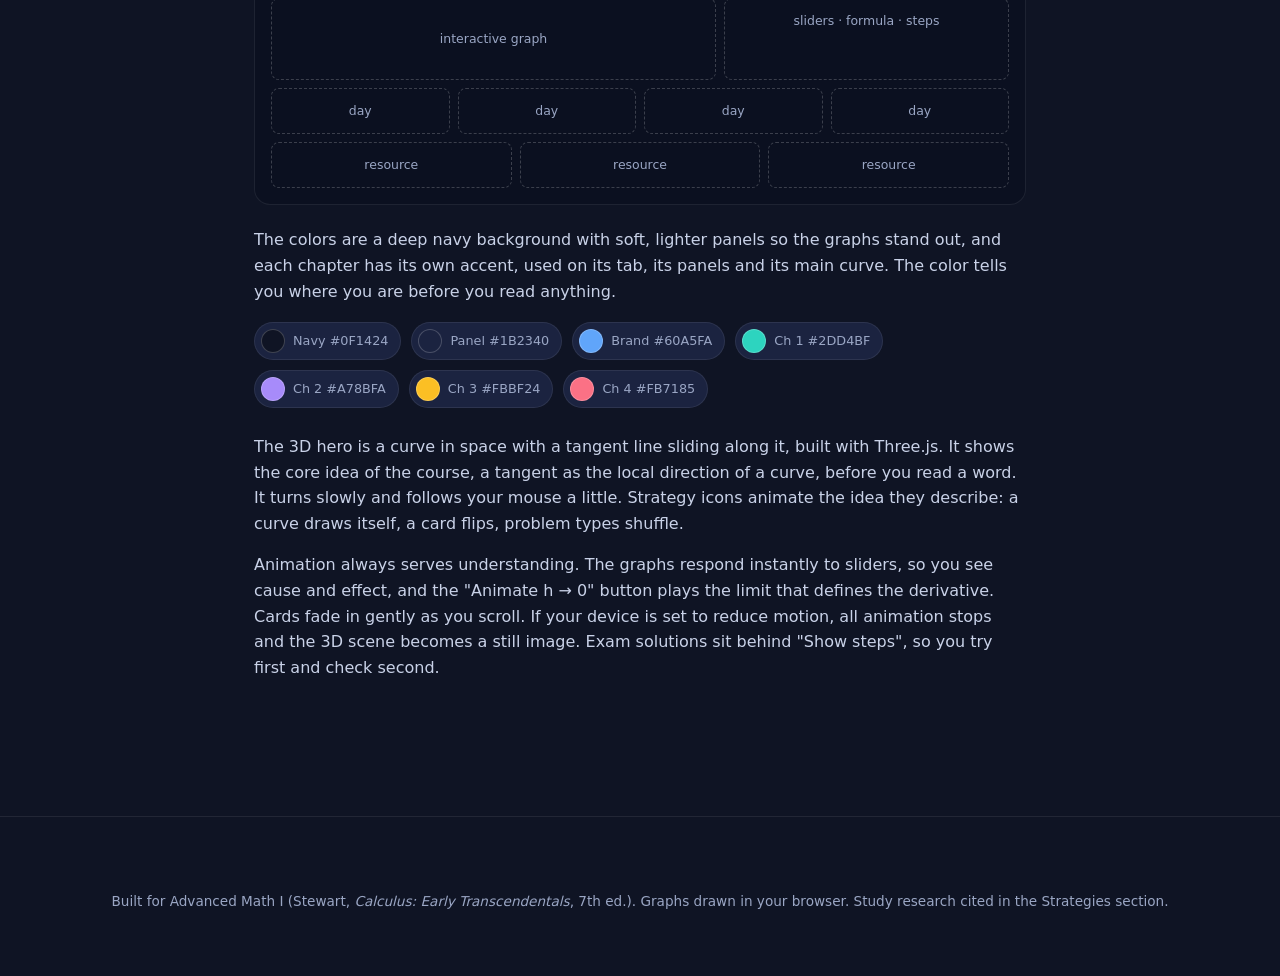
==== commit ca9a1885: "Practice: Stewart book-level question bank as default level, warm-up level kept, 60-min book mock Co" ====
--- a/index.html
+++ b/index.html
@@ -176,11 +176,16 @@
     <h2>Solve, check, fix, repeat</h2>
     <p class="section-lead">Every question is freshly generated, so you never run out. Type your answer as a number: <code>-1</code>, <code>1/3</code>, <code>2pi</code>, <code>sqrt(2)</code>, <code>ln(3)</code> or <code>e^2</code> all work. Wrong answers go to your mistake log automatically.</p>
 
+    <div class="pr-level">
+      <span>Level</span>
+      <button class="pr-lv active" data-level="book">Book exercises <small>Stewart level · default</small></button>
+      <button class="pr-lv" data-level="basic">Warm-up <small>last year's exam level</small></button>
+    </div>
     <div class="pr-modes">
       <button class="pr-mode active" data-m="topic">By topic</button>
       <button class="pr-mode" data-m="mixed">Mixed (exam-style)</button>
       <button class="pr-mode" data-m="mistakes">Mistake log · <span id="pr-mist-count">0</span></button>
-      <button class="pr-mode" data-m="mock">Mock exam · 13 Q · 45 min</button>
+      <button class="pr-mode" data-m="mock">Mock exam · <span id="pr-mock-label">13 Q · 60 min</span></button>
     </div>
 
     <div class="pr-layout">
--- a/styles.css
+++ b/styles.css
@@ -184,7 +184,13 @@
 .btn-ghost { background: transparent; color: var(--text); border: 1px solid rgba(255, 255, 255, 0.25); box-shadow: none; }
 .btn-ghost:hover { box-shadow: none; border-color: var(--brand); }
 code { background: var(--panel2); padding: 1px 6px; border-radius: 6px; font-size: 0.9em; color: var(--text); }
-.pr-modes { display: flex; flex-wrap: wrap; gap: 10px; margin-bottom: 20px; }
+.pr-level { display: flex; flex-wrap: wrap; align-items: center; gap: 10px; margin-bottom: 12px; }
+.pr-level > span { color: var(--muted); font-size: 0.85rem; font-weight: 600; text-transform: uppercase; letter-spacing: 0.08em; margin-right: 4px; }
+.pr-lv { display: flex; flex-direction: column; align-items: flex-start; background: var(--panel); color: var(--text); border: 1px solid var(--line); border-radius: 12px; padding: 8px 14px; font: inherit; font-weight: 700; cursor: pointer; }
+.pr-lv small { font-weight: 500; color: var(--muted); font-size: 0.75rem; }
+.pr-lv.active { border-color: var(--ch3); box-shadow: 0 0 0 1px var(--ch3); }
+.pr-lv.active small { color: var(--ch3); }
+.pr-modes {display: flex; flex-wrap: wrap; gap: 10px; margin-bottom: 20px; }
 .pr-mode { background: var(--panel); color: var(--muted); border: 1px solid var(--line); padding: 10px 16px; border-radius: 999px; font: inherit; font-weight: 600; cursor: pointer; }
 .pr-mode:hover { color: var(--text); }
 .pr-mode.active { background: var(--brand); color: #0b1020; border-color: var(--brand); }
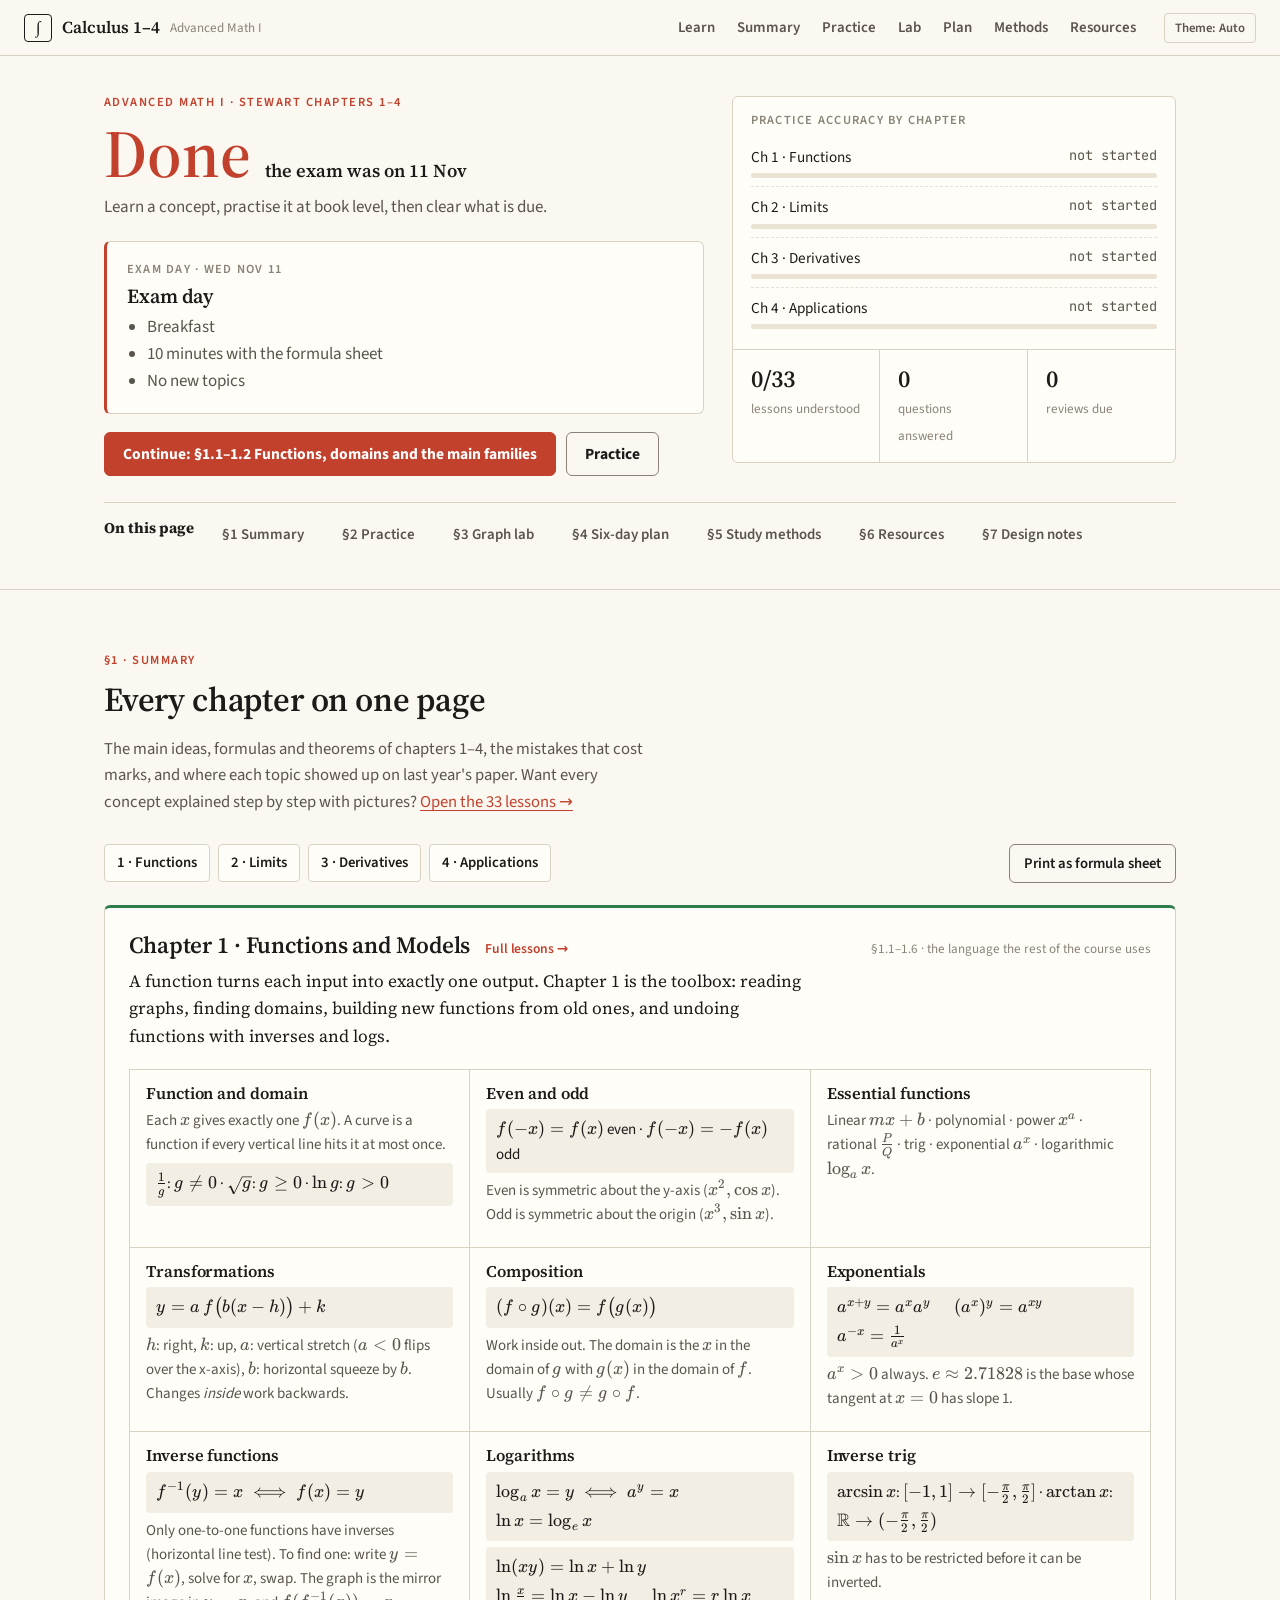
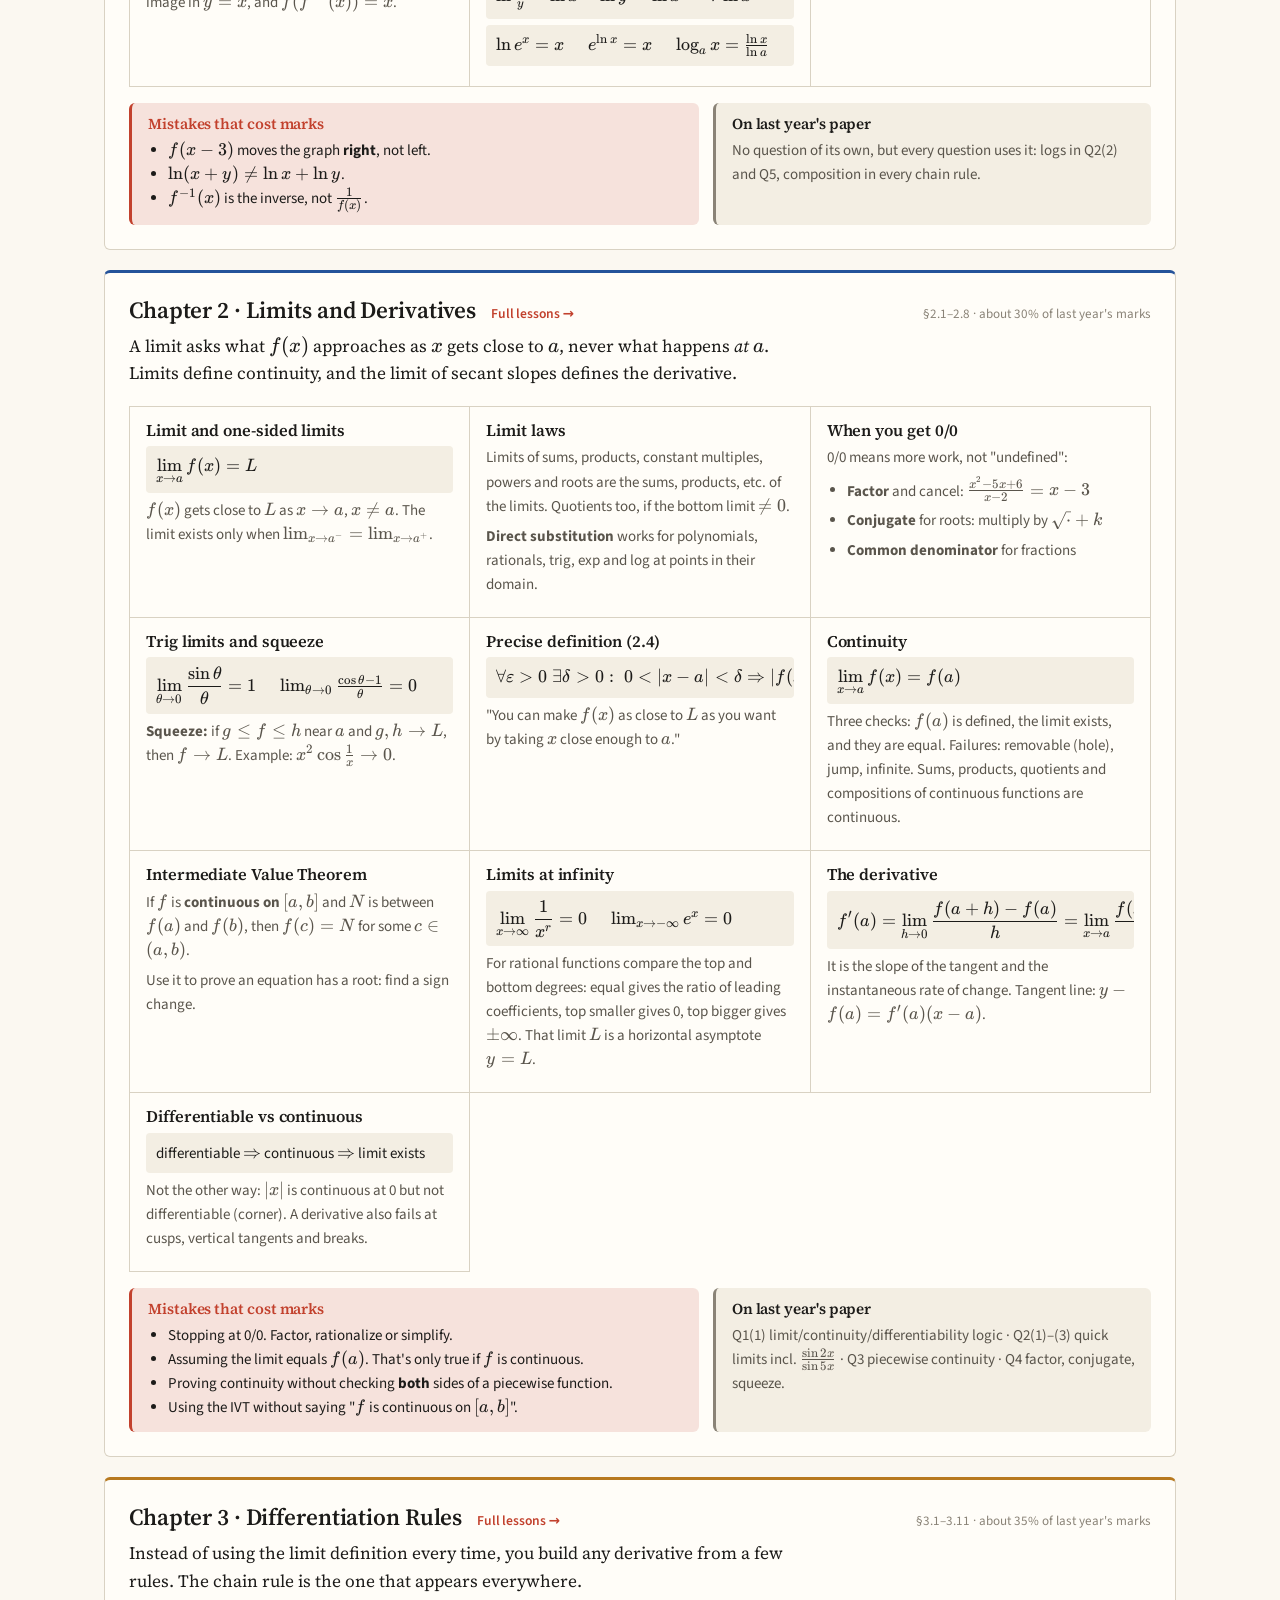
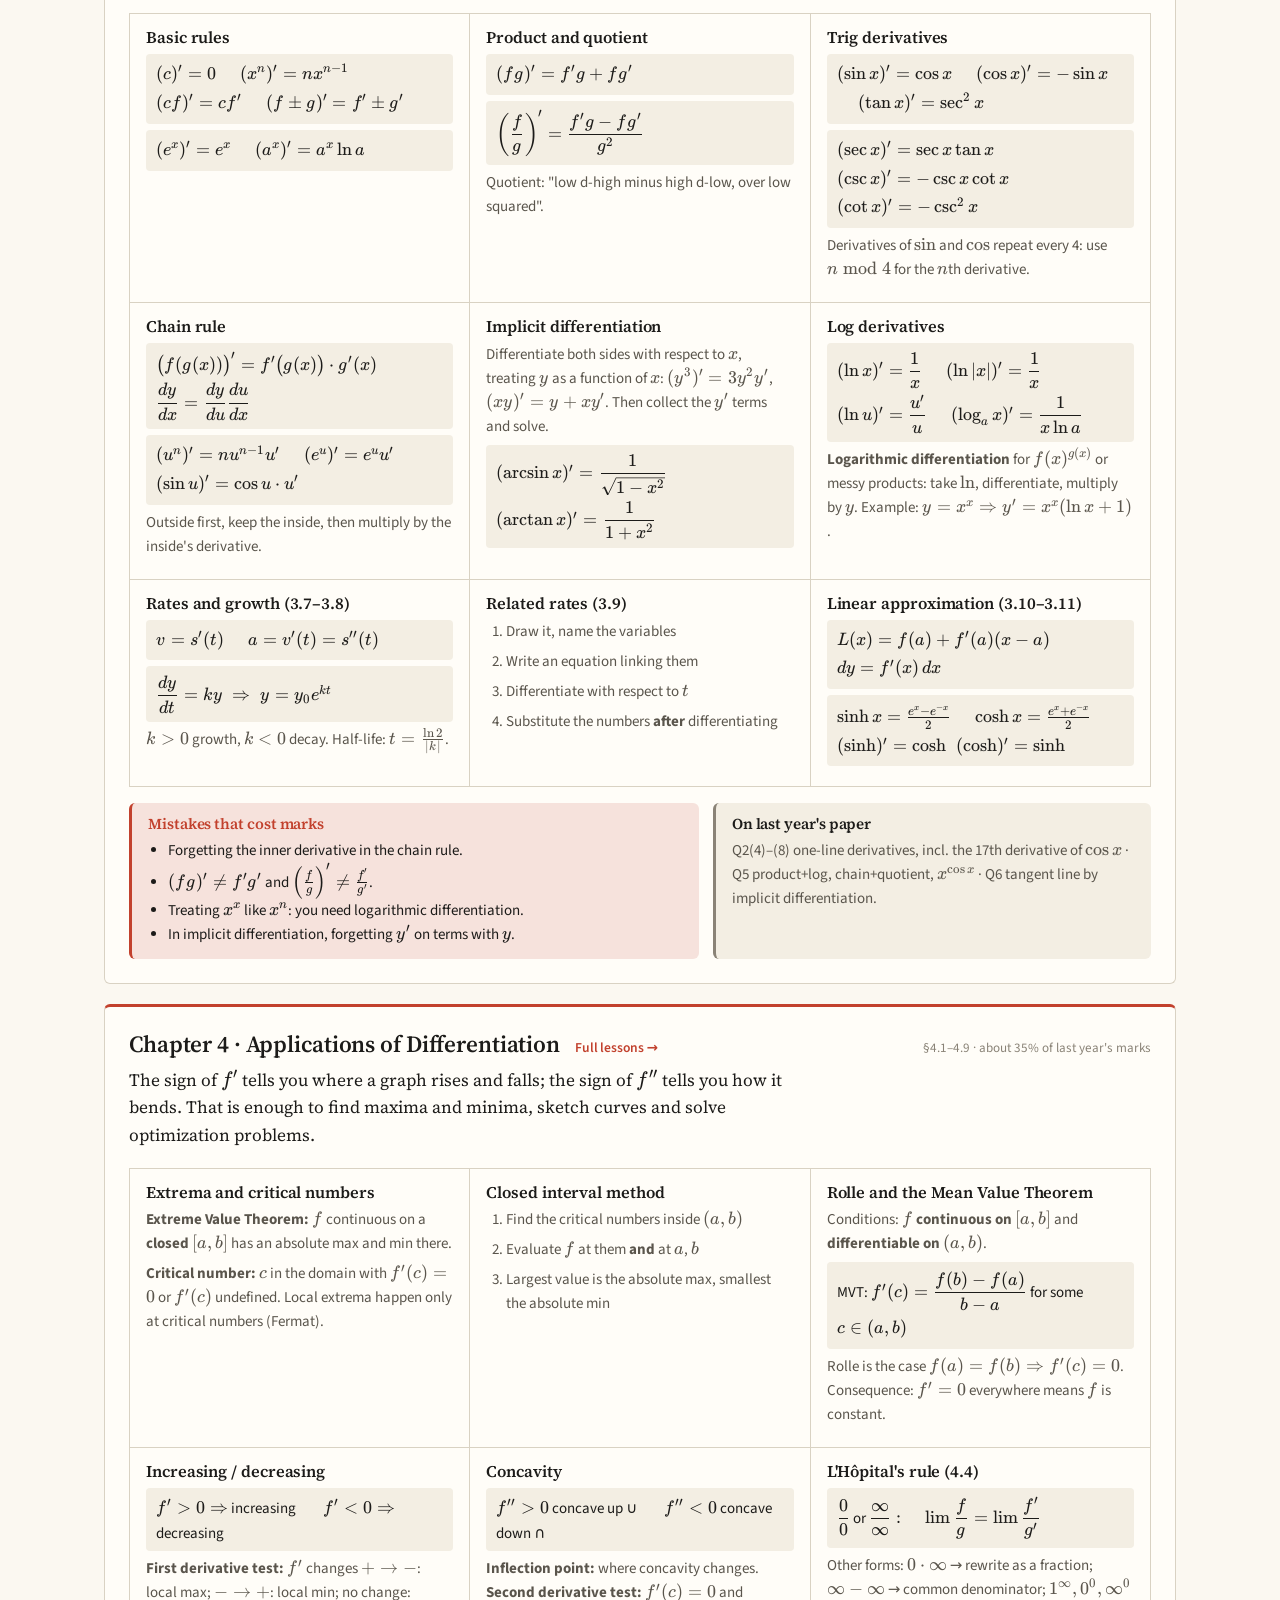
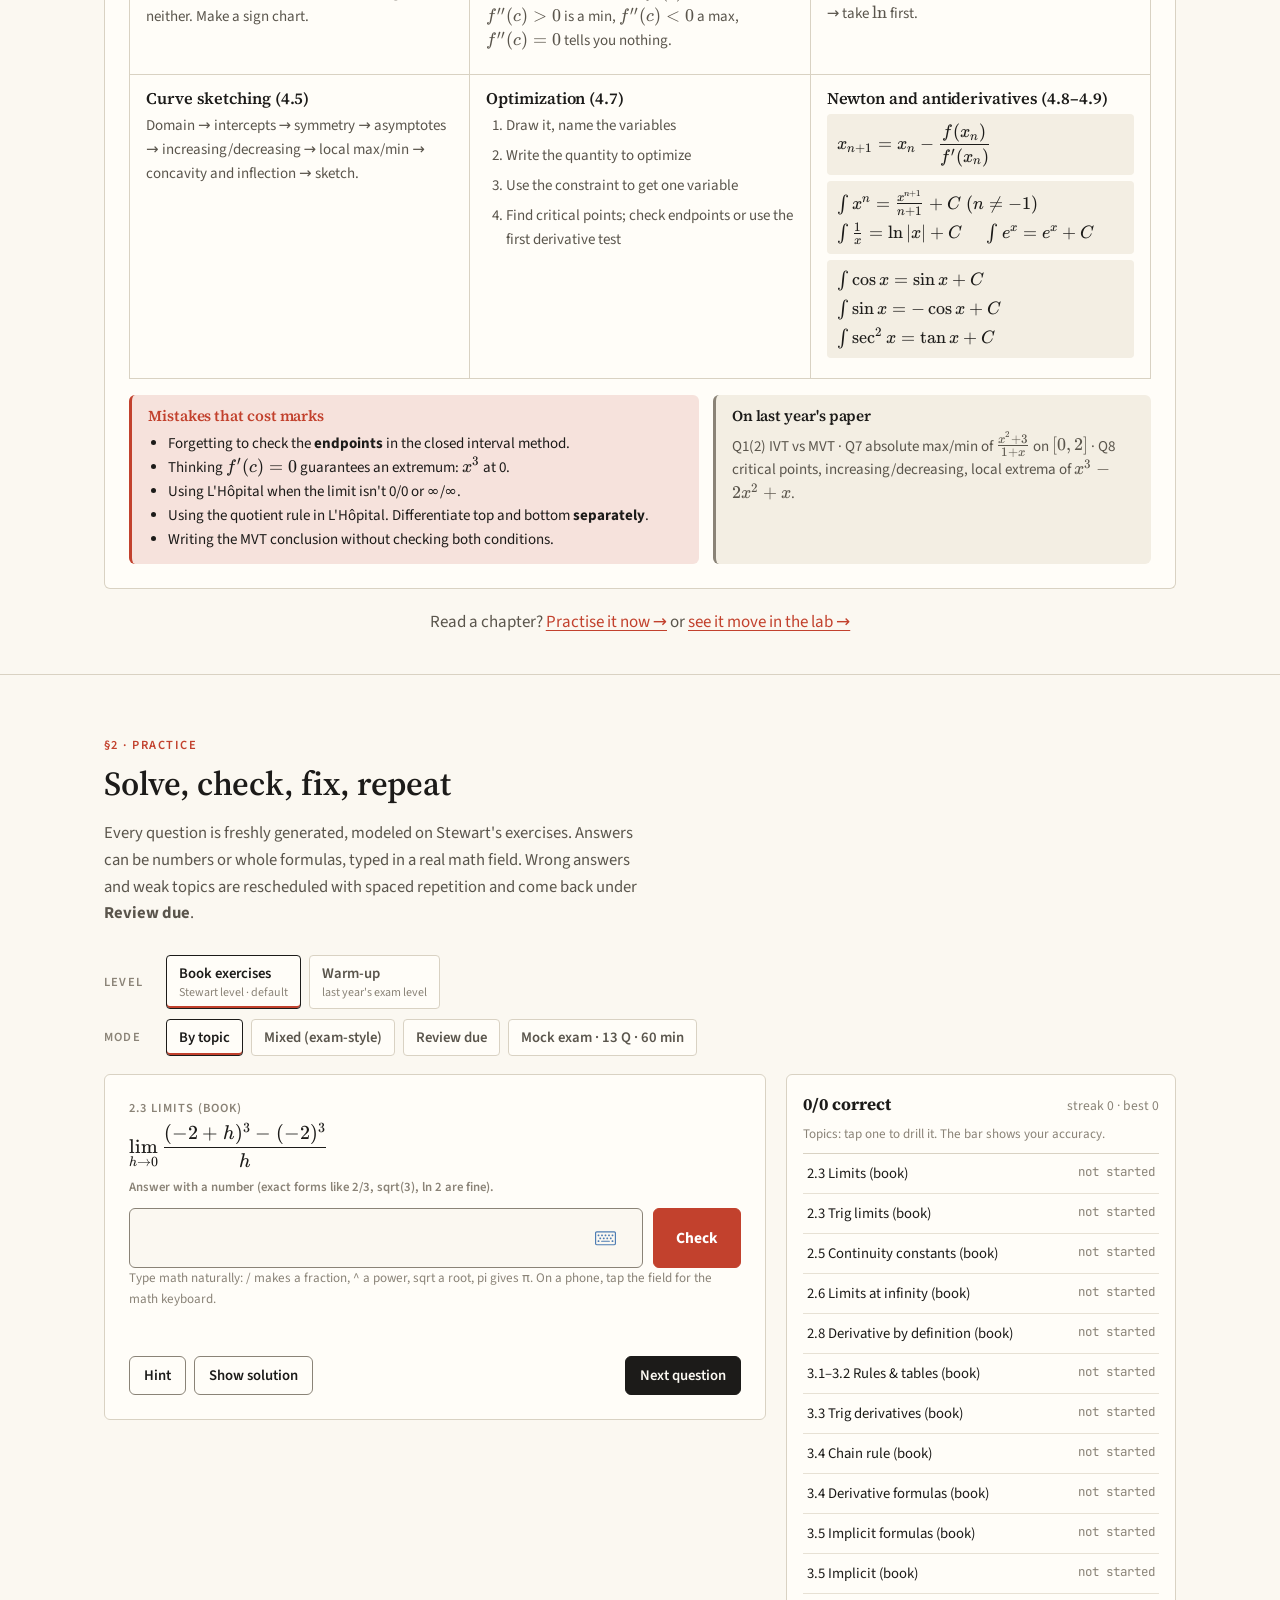
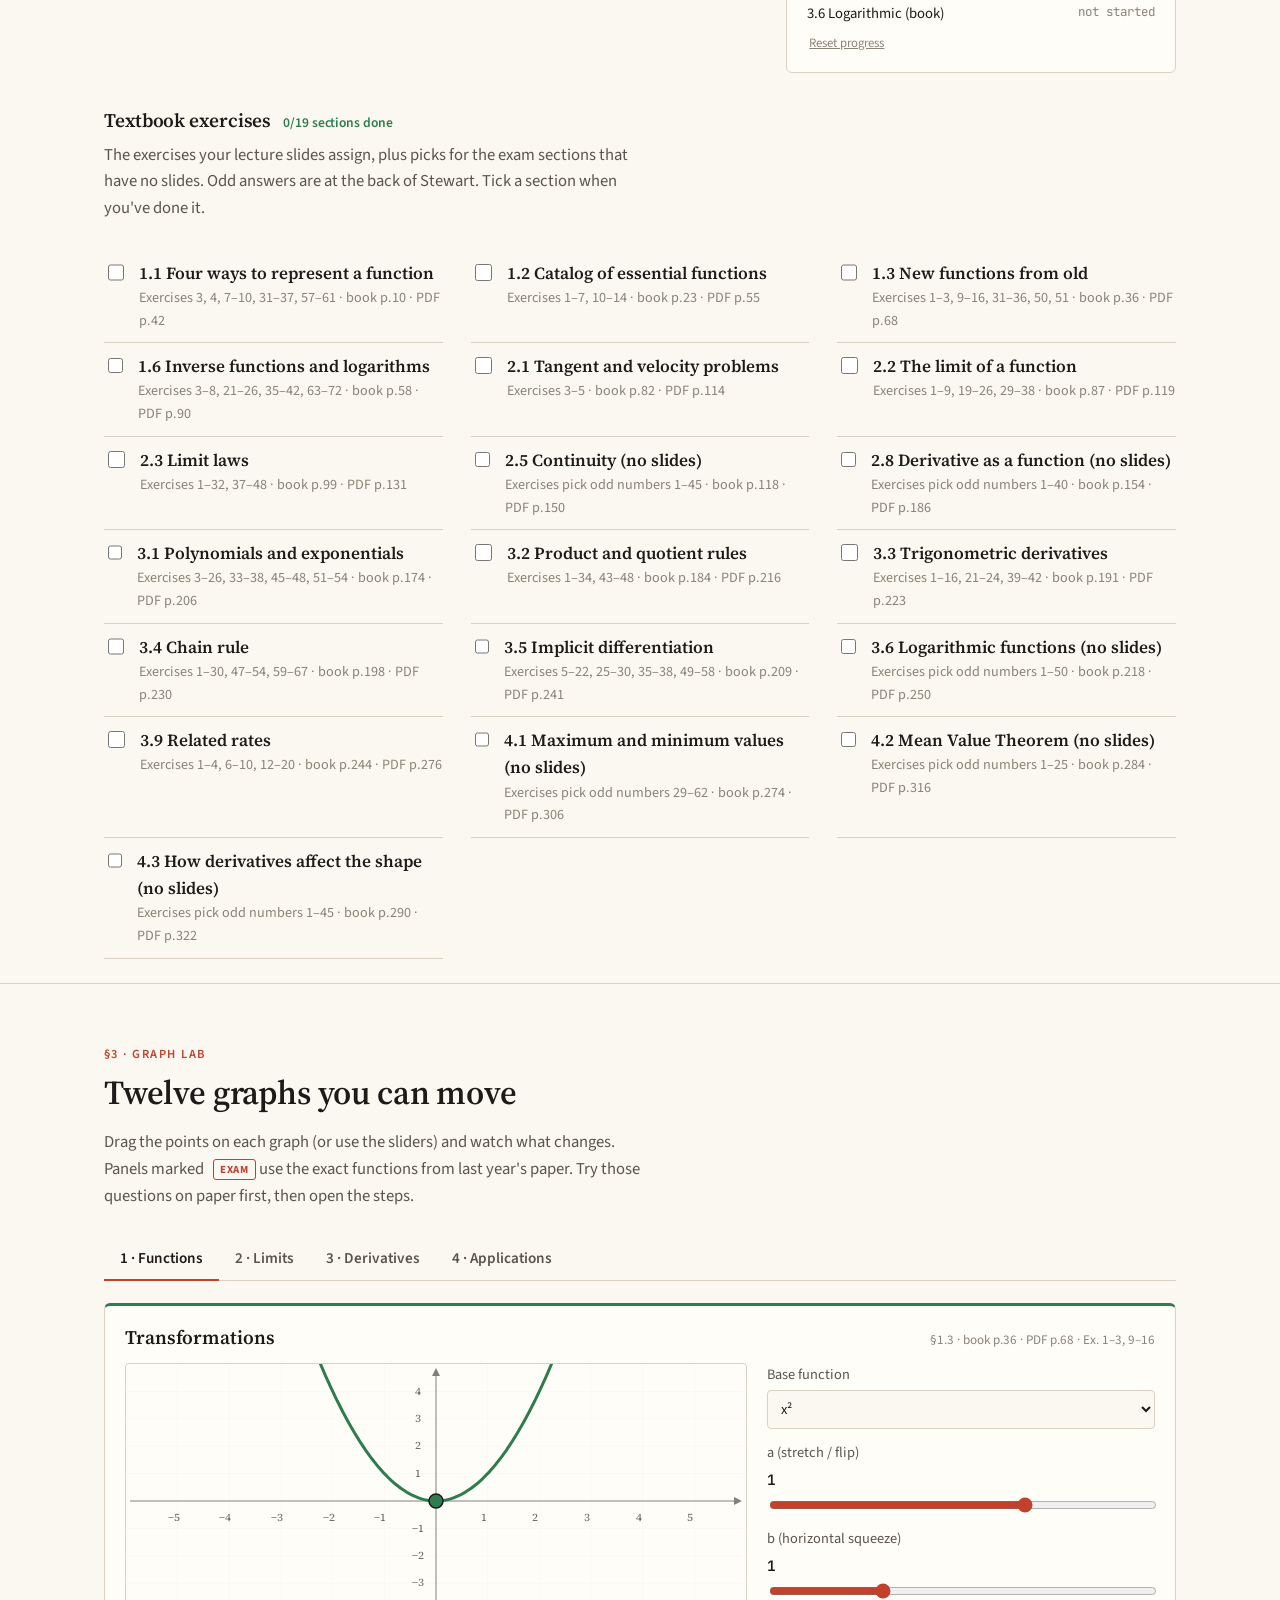
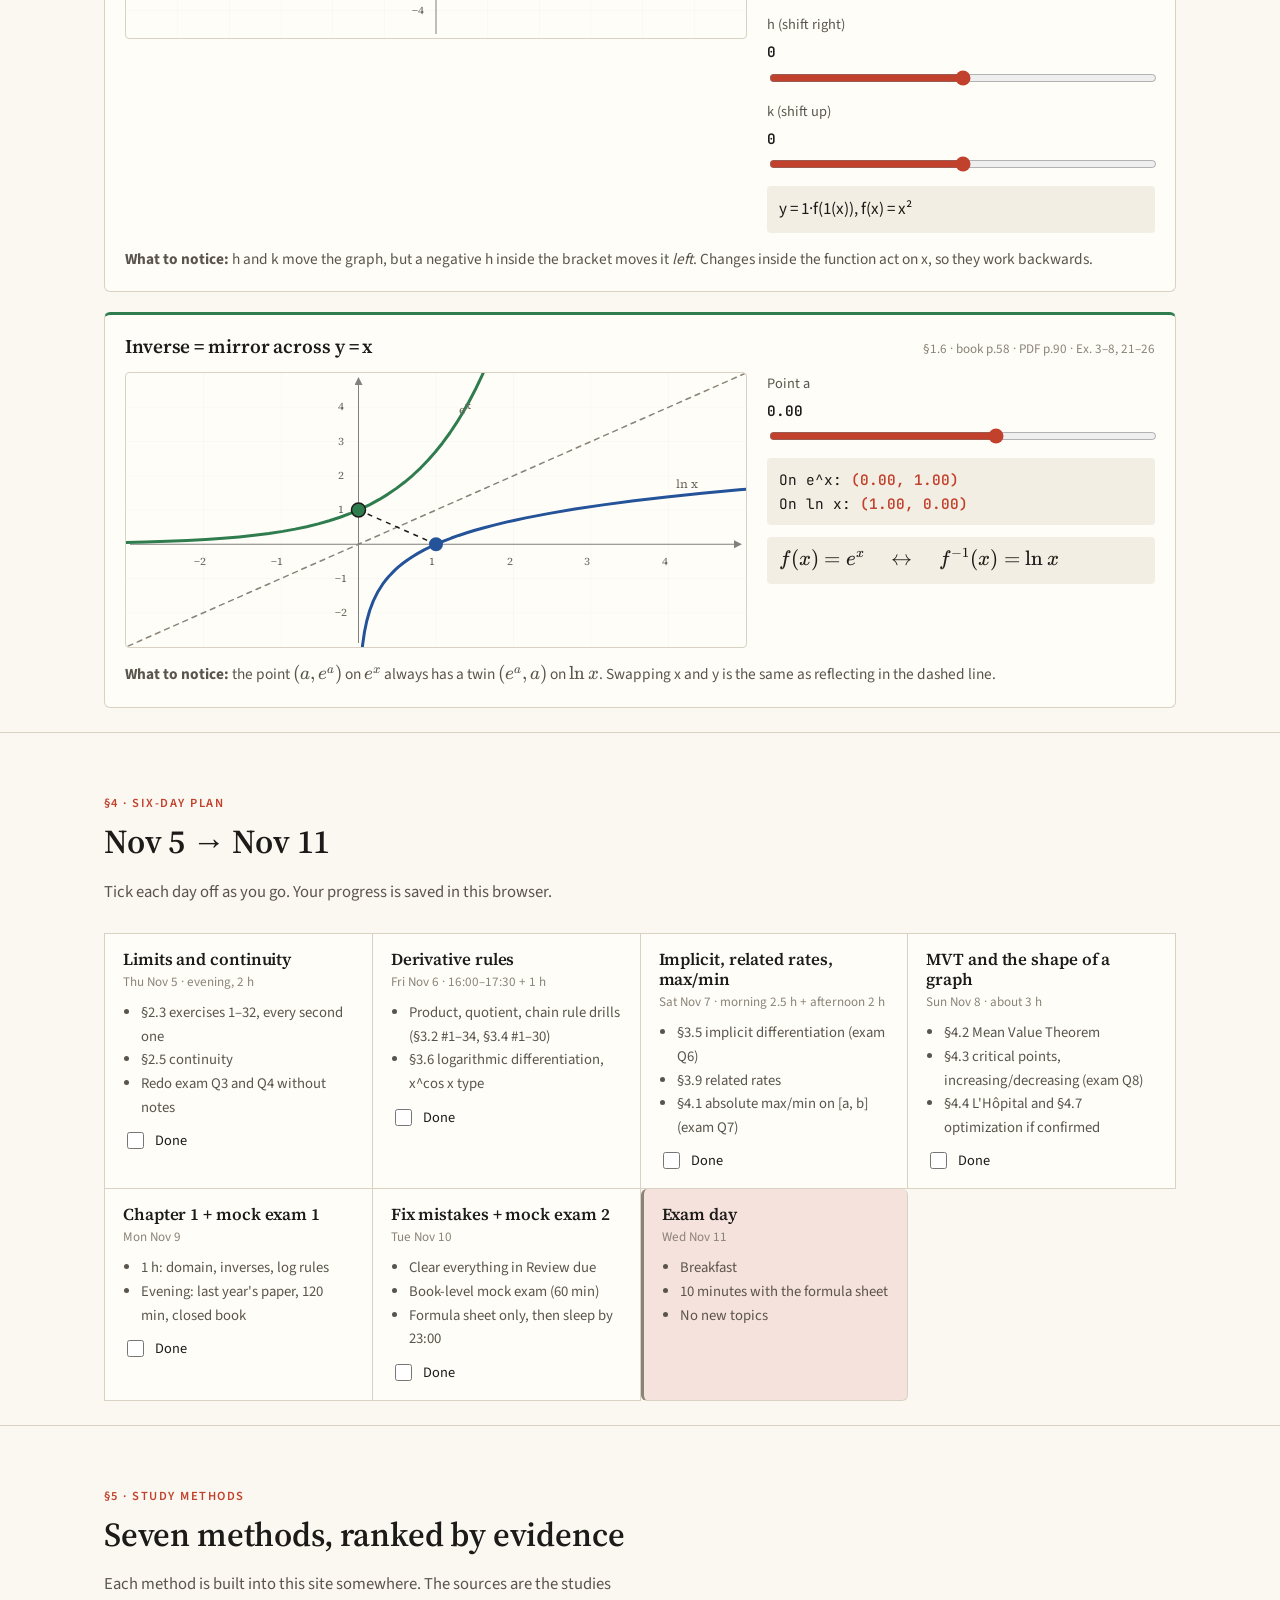
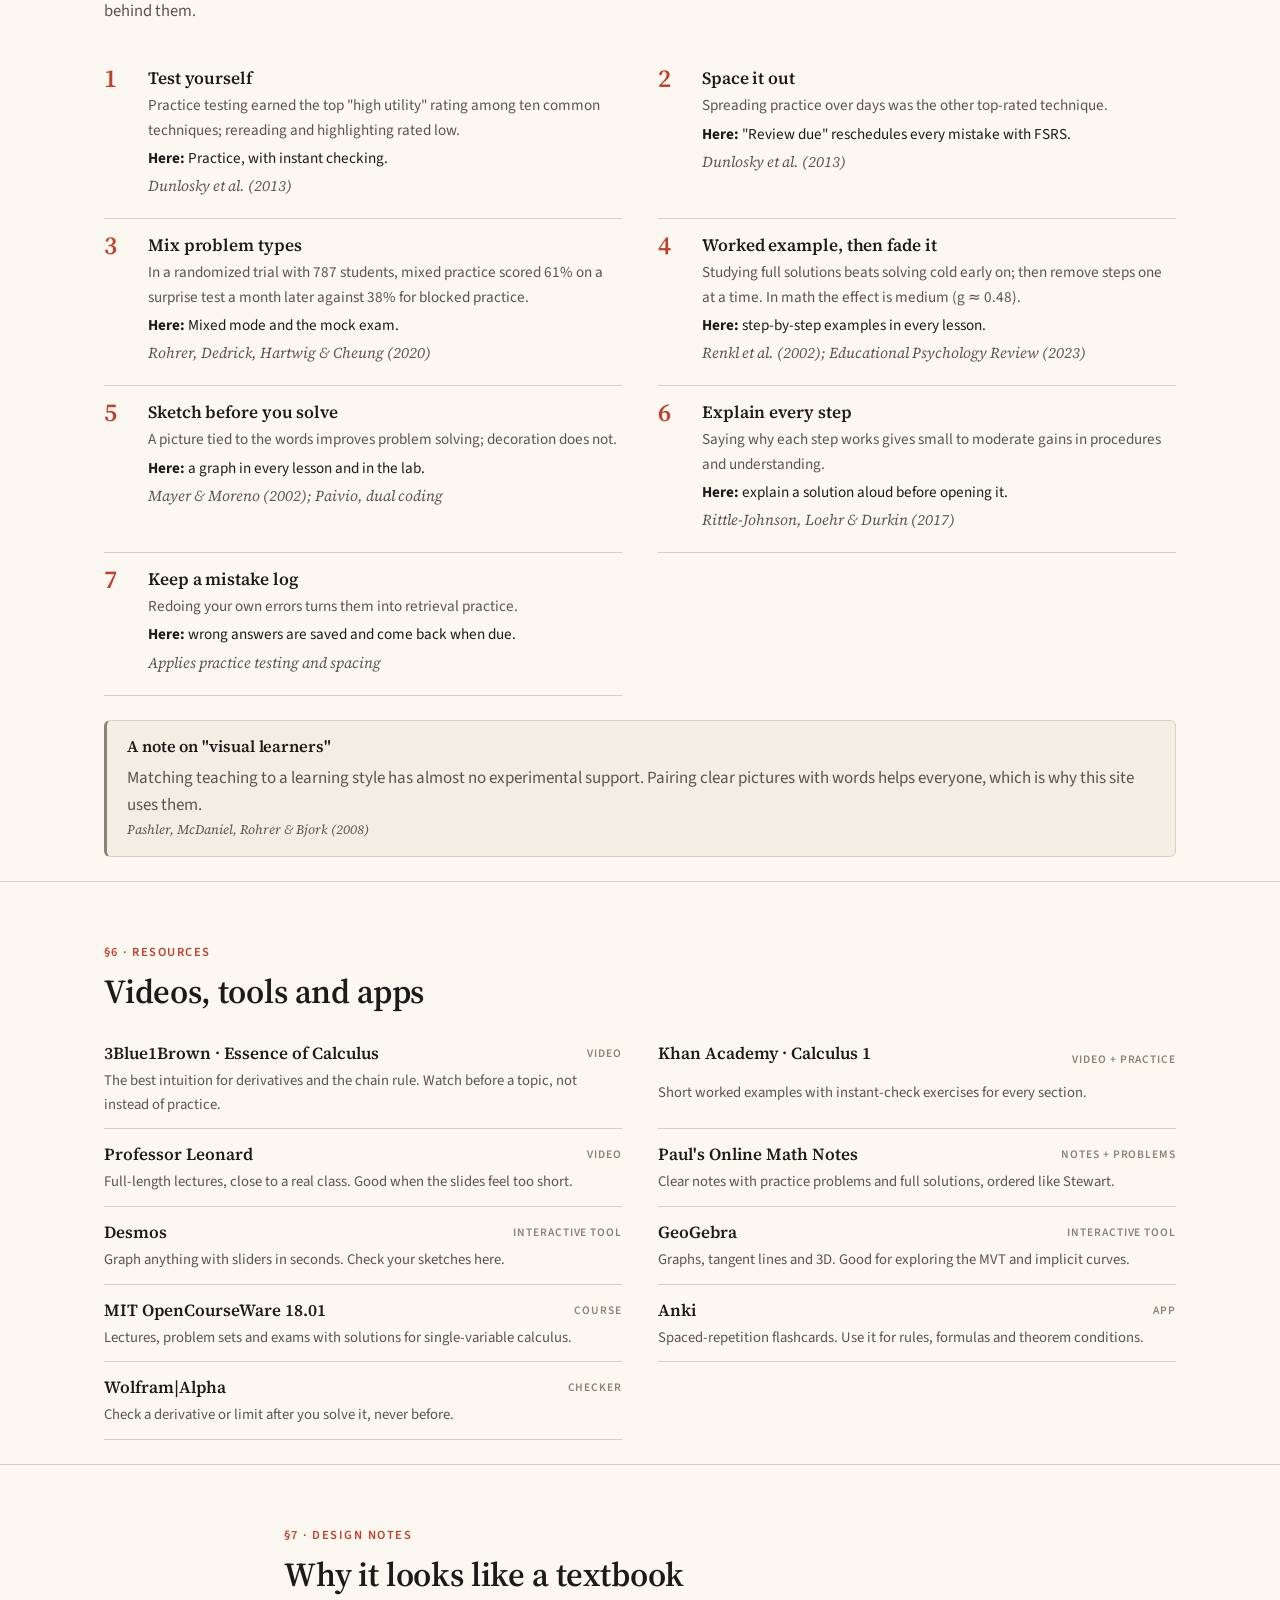
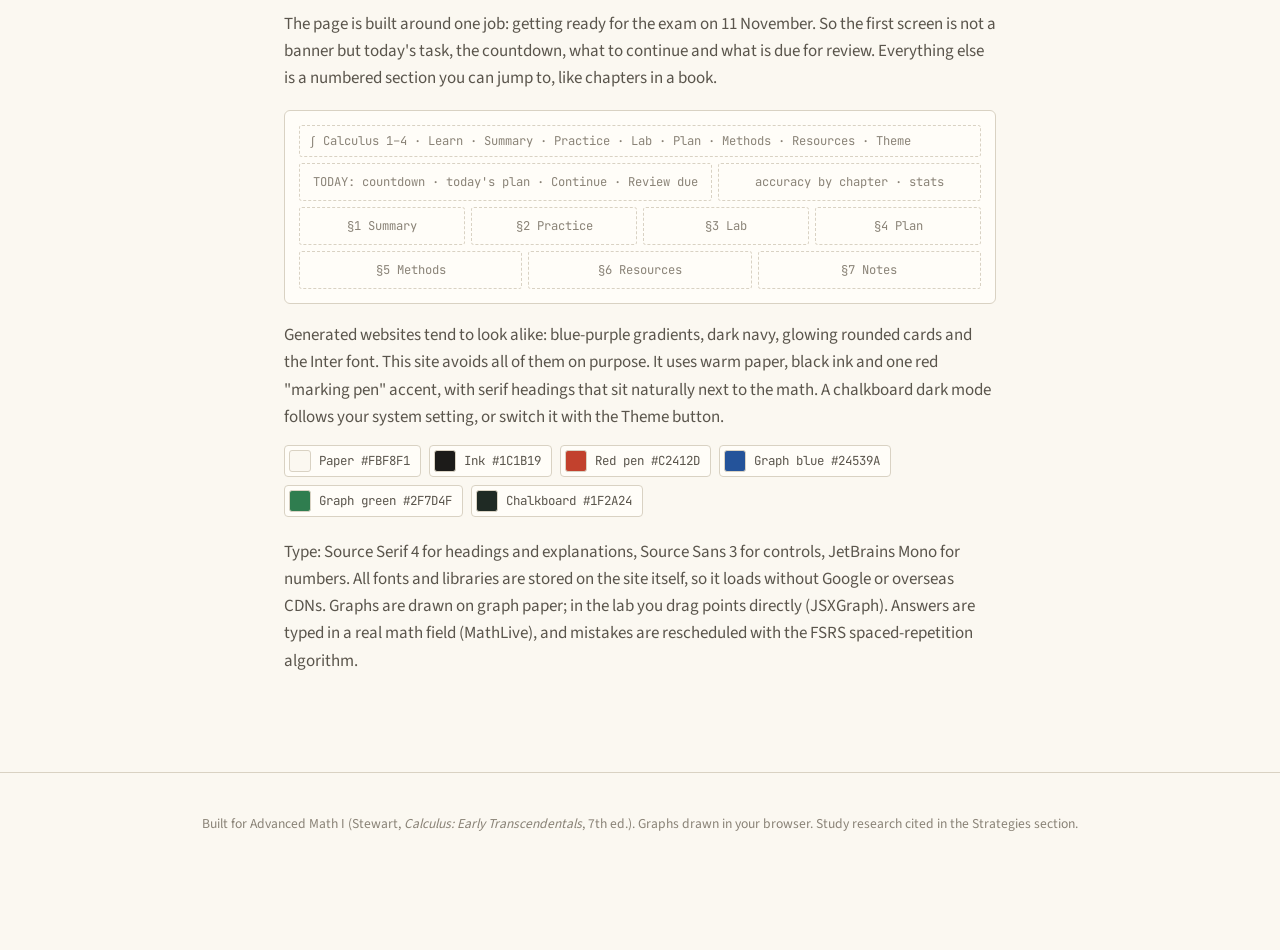
==== commit b0dbbee4: "Redesign as textbook paper + chalkboard theme; Today dashboard; MathLive formula answers; FSRS revie" ====
--- a/index.html
+++ b/index.html
@@ -3,53 +3,70 @@
 <head>
 <meta charset="utf-8">
 <meta name="viewport" content="width=device-width, initial-scale=1">
-<title>Calculus Visual Lab · Chapters 1–4</title>
-<meta name="description" content="Learn Calculus chapters 1–4 visually: research-backed study strategies, interactive graphs and a 6-day exam plan.">
-<link rel="icon" href="data:image/svg+xml,%3Csvg xmlns='http://www.w3.org/2000/svg' viewBox='0 0 32 32'%3E%3Crect width='32' height='32' rx='8' fill='%2360a5fa'/%3E%3Ctext x='16' y='23' font-size='20' text-anchor='middle' fill='%230f1424' font-family='serif' font-weight='bold'%3E%E2%88%AB%3C/text%3E%3C/svg%3E">
+<title>Calculus · Chapters 1–4</title>
+<meta name="description" content="Study site for Stewart Calculus chapters 1–4: lessons, summaries, book-level practice with spaced review, and interactive graphs.">
+<script>try{const t=localStorage.getItem("cvl-theme");if(t&&t!=="auto")document.documentElement.dataset.theme=t;}catch(e){}</script>
+<link rel="icon" href="data:image/svg+xml,%3Csvg xmlns='http://www.w3.org/2000/svg' viewBox='0 0 32 32'%3E%3Crect width='32' height='32' rx='5' fill='%23FBF8F1' stroke='%231C1B19' stroke-width='2'/%3E%3Ctext x='16' y='23' font-size='20' text-anchor='middle' fill='%23C2412D' font-family='Georgia,serif' font-style='italic'%3E%E2%88%AB%3C/text%3E%3C/svg%3E">
 <link rel="stylesheet" href="vendor/katex/katex.min.css">
+<link rel="stylesheet" href="vendor/jsxgraph/jsxgraph.css">
 <link rel="stylesheet" href="styles.css">
 </head>
 <body>
 <div class="progress" aria-hidden="true"><span id="progress-bar"></span></div>
 
 <header class="topbar">
-  <a class="brand" href="#top"><span class="brand-mark">∫</span> Calculus Visual Lab</a>
-  <button class="menu-btn" id="menu-btn" aria-label="Open menu" aria-expanded="false"><span></span><span></span><span></span></button>
+  <a class="brand" href="#top"><span class="brand-mark">∫</span> Calculus 1–4 <small>Advanced Math I</small></a>
   <nav id="nav" aria-label="Sections">
     <a href="learn.html">Learn</a>
     <a href="#summary">Summary</a>
     <a href="#practice">Practice</a>
     <a href="#lab">Lab</a>
-    <a href="#strategies">Strategies</a>
-    <a href="#plan">6-day plan</a>
+    <a href="#plan">Plan</a>
+    <a href="#strategies">Methods</a>
     <a href="#resources">Resources</a>
-    <a href="#design">Design notes</a>
   </nav>
+  <button class="theme-btn" id="theme-btn" type="button" title="Switch paper / chalkboard">Theme: Auto</button>
+  <button class="menu-btn" id="menu-btn" aria-label="Open menu" aria-expanded="false"><span></span><span></span><span></span></button>
 </header>
 
 <main id="top">
 
-<!-- HERO -->
-<section class="hero">
-  <canvas id="hero3d" aria-hidden="true"></canvas>
-  <div class="hero-inner">
-    <p class="eyebrow">Advanced Math I · Stewart chapters 1–4</p>
-    <h1>See calculus<br><span class="grad">before you solve it.</span></h1>
-    <p class="lead">Endless practice questions with instant checking, a timed mock exam, twelve interactive graphs and a day-by-day plan for the exam.</p>
-    <div class="hero-row">
-      <a class="btn" href="learn.html">Start the lessons</a>
-      <a class="btn btn-ghost" href="#practice">Start practising</a>
-      <a class="btn btn-ghost" href="#lab">Open the lab</a>
-      <div class="countdown"><b id="days-left">–</b><span id="days-label">days to the exam · Nov 11</span></div>
-    </div>
-  </div>
-  <div class="scroll-hint" aria-hidden="true">scroll</div>
+<!-- TODAY -->
+<section class="dash" aria-label="Today">
+  <div class="wrap dash-grid">
+    <div>
+      <p class="eyebrow">Advanced Math I · Stewart chapters 1–4</p>
+      <div class="dash-count"><b id="days-left">–</b><span id="days-label">days to the exam · Wed 11 Nov</span></div>
+      <p class="dash-sub" id="dash-sub">Learn a concept, practise it at book level, then clear what is due.</p>
+      <div class="today" id="today-box"></div>
+      <div class="dash-actions">
+        <a class="btn" id="continue-btn" href="learn.html">Continue the lessons</a>
+        <a class="btn btn-ghost" id="review-btn" href="?mode=review#practice">Review <span id="due-n">0</span> due</a>
+        <a class="btn btn-ghost" href="#practice">Practice</a>
+      </div>
+    </div>
+    <aside class="dash-side" aria-label="Progress">
+      <h4>Practice accuracy by chapter</h4>
+      <ul class="acc" id="acc"></ul>
+      <div class="dash-stats">
+        <div><b id="st-lessons">0/33</b><span>lessons understood</span></div>
+        <div><b id="st-answered">0</b><span>questions answered</span></div>
+        <div><b id="st-due">0</b><span>reviews due</span></div>
+      </div>
+    </aside>
+  </div>
+  <div class="wrap">
+    <nav class="toc-strip" aria-label="On this page">
+      <b>On this page</b>
+      <a href="#summary">§1 Summary</a><a href="#practice">§2 Practice</a><a href="#lab">§3 Graph lab</a><a href="#plan">§4 Six-day plan</a><a href="#strategies">§5 Study methods</a><a href="#resources">§6 Resources</a><a href="#design">§7 Design notes</a>
+    </nav>
+  </div>
 </section>
 
 <!-- SUMMARY -->
 <section id="summary" class="section">
   <div class="wrap">
-    <p class="eyebrow">Summary</p>
+    <p class="eyebrow">§1 · Summary</p>
     <h2>Every chapter on one page</h2>
     <p class="section-lead">The main ideas, formulas and theorems of chapters 1–4, the mistakes that cost marks, and where each topic showed up on last year's paper. Want every concept explained step by step with pictures? <a href="learn.html">Open the 33 lessons →</a></p>
     <div class="sum-bar">
@@ -172,9 +189,9 @@
 <!-- PRACTICE -->
 <section id="practice" class="section">
   <div class="wrap">
-    <p class="eyebrow">Practice</p>
+    <p class="eyebrow">§2 · Practice</p>
     <h2>Solve, check, fix, repeat</h2>
-    <p class="section-lead">Every question is freshly generated, so you never run out. Type your answer as a number: <code>-1</code>, <code>1/3</code>, <code>2pi</code>, <code>sqrt(2)</code>, <code>ln(3)</code> or <code>e^2</code> all work. Wrong answers go to your mistake log automatically.</p>
+    <p class="section-lead">Every question is freshly generated, modeled on Stewart's exercises. Answers can be numbers or whole formulas, typed in a real math field. Wrong answers and weak topics are rescheduled with spaced repetition and come back under <b>Review due</b>.</p>
 
     <div class="pr-level">
       <span>Level</span>
@@ -182,9 +199,10 @@
       <button class="pr-lv" data-level="basic">Warm-up <small>last year's exam level</small></button>
     </div>
     <div class="pr-modes">
+      <span>Mode</span>
       <button class="pr-mode active" data-m="topic">By topic</button>
       <button class="pr-mode" data-m="mixed">Mixed (exam-style)</button>
-      <button class="pr-mode" data-m="mistakes">Mistake log · <span id="pr-mist-count">0</span></button>
+      <button class="pr-mode" data-m="review">Review due <span class="pr-badge" id="pr-due-count" hidden>0</span></button>
       <button class="pr-mode" data-m="mock">Mock exam · <span id="pr-mock-label">13 Q · 60 min</span></button>
     </div>
 
@@ -193,10 +211,12 @@
         <div class="pr-mock-bar" id="pr-mock-bar" hidden><span id="pr-mock-pos"></span><span id="pr-mock-time"></span></div>
         <p class="pr-topic-label" id="pr-topic-label"></p>
         <div class="pr-q" id="pr-q">Loading…</div>
+        <p class="pr-kind" id="pr-kind"></p>
         <div class="pr-input-row" id="pr-input-row">
-          <input id="pr-answer" type="text" inputmode="text" autocomplete="off" spellcheck="false" placeholder="Your answer, then Enter">
+          <input id="pr-answer" type="text" inputmode="text" autocomplete="off" spellcheck="false" placeholder="Your answer, then Enter" aria-label="Your answer">
           <button class="btn" id="pr-check">Check</button>
         </div>
+        <p class="hint" id="pr-input-note"></p>
         <div class="pr-choices" id="pr-choices" hidden></div>
         <div class="pr-feedback" id="pr-feedback"></div>
         <div class="pr-actions">
@@ -224,85 +244,14 @@
   </div>
 </section>
 
-<!-- STRATEGIES -->
-<section id="strategies" class="section">
-  <div class="wrap">
-    <p class="eyebrow">How to learn math visually</p>
-    <h2>Seven methods, ranked by evidence</h2>
-    <p class="section-lead">Pictures help most when they are tied tightly to the words and symbols, so every method here links a picture to a step you actually do.</p>
-
-    <div class="cards">
-      <article class="card reveal">
-        <div class="icon icon-sketch" aria-hidden="true"><svg viewBox="0 0 48 48"><path class="draw" d="M4 40 C 14 40, 16 8, 26 8 S 38 34, 44 30"/><line x1="4" y1="44" x2="44" y2="44"/><line x1="4" y1="4" x2="4" y2="44"/></svg></div>
-        <h3>Sketch before you solve</h3>
-        <p>Words and pictures are processed in two channels. Students given a picture with the explanation solved more new problems than students given text alone, as long as the picture matched the words.</p>
-        <p class="today"><b>Do it today:</b> draw a rough graph for every exam problem before you calculate anything.</p>
-        <p class="src">Mayer &amp; Moreno (2002); Paivio's dual coding theory</p>
-      </article>
-
-      <article class="card reveal">
-        <div class="icon" aria-hidden="true"><svg viewBox="0 0 48 48"><rect x="8" y="6" width="32" height="8" rx="2"/><rect x="8" y="20" width="32" height="8" rx="2"/><rect class="fade" x="8" y="34" width="32" height="8" rx="2"/></svg></div>
-        <h3>Worked example, then fade it</h3>
-        <p>Studying a full solution beats solving cold when a topic is new. Then remove the last step, then two steps, until you solve alone. In math, worked examples have a medium effect on performance.</p>
-        <p class="today"><b>Do it today:</b> read a solution, cover its last line, and finish it yourself.</p>
-        <p class="src">Renkl et al. (2002); math meta-analysis, g ≈ 0.48 (Educational Psychology Review, 2023)</p>
-      </article>
-
-      <article class="card reveal">
-        <div class="icon" aria-hidden="true"><svg viewBox="0 0 48 48"><rect x="6" y="10" width="28" height="20" rx="3"/><rect class="flip" x="14" y="18" width="28" height="20" rx="3"/></svg></div>
-        <h3>Test yourself</h3>
-        <p>Practice testing got the top "high utility" rating in a review of ten common study techniques. Rereading and highlighting scored low.</p>
-        <p class="today"><b>Do it today:</b> make Anki cards for every derivative rule and the theorem conditions.</p>
-        <p class="src">Dunlosky et al. (2013)</p>
-      </article>
-
-      <article class="card reveal">
-        <div class="icon" aria-hidden="true"><svg viewBox="0 0 48 48"><circle class="pulse" cx="8" cy="24" r="4"/><circle class="pulse d1" cx="20" cy="24" r="4"/><circle class="pulse d2" cx="34" cy="24" r="4"/><line x1="4" y1="36" x2="44" y2="36"/></svg></div>
-        <h3>Space it out</h3>
-        <p>Spreading study over several days was the other top-rated technique. Three short sessions on three days beat one long night.</p>
-        <p class="today"><b>Do it today:</b> touch every chapter on at least two different days before Nov 11.</p>
-        <p class="src">Dunlosky et al. (2013)</p>
-      </article>
-
-      <article class="card reveal">
-        <div class="icon" aria-hidden="true"><svg viewBox="0 0 48 48"><rect class="c1" x="6" y="14" width="8" height="20" rx="2"/><rect class="c2" x="17" y="14" width="8" height="20" rx="2"/><rect class="c3" x="28" y="14" width="8" height="20" rx="2"/><rect class="c1" x="39" y="14" width="4" height="20" rx="2"/></svg></div>
-        <h3>Mix problem types</h3>
-        <p>In a randomized trial with 787 students, the group that mixed problem types scored 61% on a surprise test a month later, against 38% for the group that practised one type at a time.</p>
-        <p class="today"><b>Do it today:</b> do one mixed set with limits, derivatives and max/min together, like the real exam.</p>
-        <p class="src">Rohrer, Dedrick, Hartwig &amp; Cheung (2020), Journal of Educational Psychology</p>
-      </article>
-
-      <article class="card reveal">
-        <div class="icon" aria-hidden="true"><svg viewBox="0 0 48 48"><path d="M6 10 h30 a4 4 0 0 1 4 4 v14 a4 4 0 0 1 -4 4 h-18 l-8 7 v-7 h-4 a4 4 0 0 1 -4 -4 v-14 a4 4 0 0 1 4 -4z"/><line class="type" x1="12" y1="20" x2="32" y2="20"/></svg></div>
-        <h3>Explain every step</h3>
-        <p>Saying <em>why</em> each step works improves both procedures and understanding, with small to moderate effects in math. It works best on worked examples.</p>
-        <p class="today"><b>Do it today:</b> explain one solution out loud as if you were teaching your AI class.</p>
-        <p class="src">Rittle-Johnson, Loehr &amp; Durkin (2017), ZDM; Chi's self-explanation research</p>
-      </article>
-
-      <article class="card reveal">
-        <div class="icon" aria-hidden="true"><svg viewBox="0 0 48 48"><rect x="10" y="6" width="28" height="36" rx="3"/><line x1="16" y1="16" x2="32" y2="16"/><line x1="16" y1="24" x2="32" y2="24"/><path class="check" d="M16 32 l4 4 l8 -8"/></svg></div>
-        <h3>Keep a mistake log</h3>
-        <p>A practical habit that turns errors into retrieval practice: write down every mistake and redo it two days later without looking.</p>
-        <p class="today"><b>Do it today:</b> start a page called "mistakes" and add to it after every practice set.</p>
-        <p class="src">Applies practice testing and spacing to your own errors</p>
-      </article>
-    </div>
-
-    <aside class="note reveal">
-      <h3>A note on "visual learners"</h3>
-      <p>The idea that people learn best when teaching matches their style (visual, auditory, and so on) has almost no experimental support. A major review found the needed evidence was missing, and several good studies contradicted it. What does work is pairing clear pictures with words and symbols. That helps everyone, so this site uses visuals because they work, not because of a learner label.</p>
-      <p class="src">Pashler, McDaniel, Rohrer &amp; Bjork (2008), Psychological Science in the Public Interest</p>
-    </aside>
-  </div>
-</section>
+
 
 <!-- LAB -->
 <section id="lab" class="section">
   <div class="wrap">
-    <p class="eyebrow">Calculus Lab</p>
+    <p class="eyebrow">§3 · Graph lab</p>
     <h2>Twelve graphs you can move</h2>
-    <p class="section-lead">Drag the sliders and watch what changes. Panels marked <span class="tag">Exam</span> use the exact functions from last year's paper. Try those questions on paper first, then open the steps.</p>
+    <p class="section-lead">Drag the points on each graph (or use the sliders) and watch what changes. Panels marked <span class="tag">Exam</span> use the exact functions from last year's paper. Try those questions on paper first, then open the steps.</p>
 
     <div class="chapter-tabs" role="tablist">
       <button class="tab ch1 active" data-ch="1" role="tab">1 · Functions</button>
@@ -316,7 +265,7 @@
       <article class="lab ch1">
         <header><h3>Transformations</h3><span class="ref">§1.3 · book p.36 · PDF p.68 · Ex. 1–3, 9–16</span></header>
         <div class="lab-body">
-          <canvas id="c-transform"></canvas>
+          <div id="b-transform" class="jxg-box"></div>
           <div class="controls">
             <label>Base function
               <select id="t-base"><option value="sq">x²</option><option value="abs">|x|</option><option value="sin">sin x</option><option value="sqrt">√x</option></select>
@@ -334,7 +283,7 @@
       <article class="lab ch1">
         <header><h3>Inverse = mirror across y = x</h3><span class="ref">§1.6 · book p.58 · PDF p.90 · Ex. 3–8, 21–26</span></header>
         <div class="lab-body">
-          <canvas id="c-inverse"></canvas>
+          <div id="b-inverse" class="jxg-box"></div>
           <div class="controls">
             <label>Point a <output id="o-ia">0</output><input type="range" id="i-a" min="-2" max="1.4" step="0.01" value="0"></label>
             <p class="readout" id="i-read"></p>
@@ -350,7 +299,7 @@
       <article class="lab ch2">
         <header><h3>A limit at a hole <span class="tag">Exam Q4(1)</span></h3><span class="ref">§2.2–2.3 · book p.87 · PDF p.119 · Ex. 2.3: 1–32</span></header>
         <div class="lab-body">
-          <canvas id="c-hole"></canvas>
+          <div id="b-hole" class="jxg-box"></div>
           <div class="controls">
             <p class="formula">\( f(x)=\dfrac{x^2-5x+6}{x-2} \)</p>
             <label>Distance from 2 <output id="o-d">0.5</output><input type="range" id="h-d" min="-3" max="0" step="0.01" value="-0.3"></label>
@@ -364,7 +313,7 @@
       <article class="lab ch2">
         <header><h3>Continuity of a piecewise function <span class="tag">Exam Q3</span></h3><span class="ref">§2.5 · book p.118 · PDF p.150</span></header>
         <div class="lab-body">
-          <canvas id="c-piece"></canvas>
+          <div id="b-piece" class="jxg-box"></div>
           <div class="controls">
             <p class="formula">\( f(x)=\begin{cases}x-1 & x<0\\ c & x=0\\ \cos(\pi-x) & x>0\end{cases} \)</p>
             <label>Value c = f(0) <output id="o-c">-1</output><input type="range" id="p-c" min="-2" max="1" step="0.5" value="-1"></label>
@@ -378,7 +327,7 @@
       <article class="lab ch2">
         <header><h3>Secant becomes tangent</h3><span class="ref">§2.1 &amp; 2.7 · book p.82 · PDF p.114 · Ex. 2.1: 3–5</span></header>
         <div class="lab-body">
-          <canvas id="c-secant"></canvas>
+          <div id="b-secant" class="jxg-box"></div>
           <div class="controls">
             <p class="formula">\( f(x)=x^2,\ a=1 \)</p>
             <label>h <output id="o-sh">1.5</output><input type="range" id="s-h" min="-2" max="2" step="0.01" value="1.5"></label>
@@ -392,7 +341,7 @@
       <article class="lab ch2">
         <header><h3>The squeeze theorem <span class="tag">Exam Q4(3)</span></h3><span class="ref">§2.3 · book p.99 · PDF p.131 · Ex. 37–48</span></header>
         <div class="lab-body">
-          <canvas id="c-squeeze"></canvas>
+          <div id="b-squeeze" class="jxg-box"></div>
           <div class="controls">
             <p class="formula">\( -x^2\le x^2\cos\!\left(\tfrac1x\right)\le x^2 \)</p>
             <label>Zoom in <output id="o-z">1×</output><input type="range" id="q-z" min="0" max="2" step="0.01" value="0"></label>
@@ -408,14 +357,14 @@
       <article class="lab ch3">
         <header><h3>f and f′ side by side</h3><span class="ref">§2.8 &amp; 3.1 · book p.154 · PDF p.186</span></header>
         <div class="lab-body">
-          <div class="stack"><canvas id="c-f"></canvas><canvas id="c-fp"></canvas></div>
+          <div class="stack"><div id="b-f" class="jxg-box"></div><div id="b-fp" class="jxg-box"></div></div>
           <div class="controls">
             <label>Function
               <select id="d-fn"><option value="cubic">x³ − 2x² + x</option><option value="sin">sin x</option><option value="exp">e^x</option><option value="ln">ln x</option></select>
             </label>
             <label>x <output id="o-dx">0.5</output><input type="range" id="d-x" min="-1" max="2.5" step="0.01" value="0.5"></label>
             <p class="readout" id="d-read"></p>
-            <p class="hint">Tip: drag on the top graph.</p>
+            <p class="hint">Tip: drag the point on the top graph.</p>
           </div>
         </div>
         <p class="notice"><b>What to notice:</b> the height of the bottom graph equals the slope of the top one. Where f has a peak or a valley, f′ crosses zero.</p>
@@ -424,7 +373,7 @@
       <article class="lab ch3">
         <header><h3>Chain rule as linked rates</h3><span class="ref">§3.4 · book p.198 · PDF p.230 · Ex. 1–30</span></header>
         <div class="lab-body">
-          <canvas id="c-chain"></canvas>
+          <div id="b-chain" class="jxg-box"></div>
           <div class="controls">
             <p class="formula">\( y=\sin(x^2),\quad \dfrac{dy}{dx}=\cos(x^2)\cdot 2x \)</p>
             <label>x <output id="o-cx">1</output><input type="range" id="ch-x" min="-2.5" max="2.5" step="0.01" value="1"></label>
@@ -437,7 +386,7 @@
       <article class="lab ch3">
         <header><h3>Implicit curve and its tangent <span class="tag">Exam Q6</span></h3><span class="ref">§3.5 · book p.209 · PDF p.241 · Ex. 5–22, 25–30</span></header>
         <div class="lab-body">
-          <canvas id="c-implicit"></canvas>
+          <div id="b-implicit" class="jxg-box"></div>
           <div class="controls">
             <p class="formula">\( x^2+2y^3=3xy \)</p>
             <label><input type="checkbox" id="im-tan"> Show tangent at (1, 1)</label>
@@ -453,7 +402,7 @@
       <article class="lab ch4">
         <header><h3>Absolute max and min on [0, 2] <span class="tag">Exam Q7</span></h3><span class="ref">§4.1 · book p.274 · PDF p.306</span></header>
         <div class="lab-body">
-          <canvas id="c-extrema"></canvas>
+          <div id="b-extrema" class="jxg-box"></div>
           <div class="controls">
             <p class="formula">\( f(x)=\dfrac{x^2+3}{1+x} \)</p>
             <label>x <output id="o-ex">0.5</output><input type="range" id="e-x" min="0" max="2" step="0.01" value="0.5"></label>
@@ -468,7 +417,7 @@
       <article class="lab ch4">
         <header><h3>Mean Value Theorem <span class="tag">Exam Q1(2)</span></h3><span class="ref">§4.2 · book p.284 · PDF p.316</span></header>
         <div class="lab-body">
-          <canvas id="c-mvt"></canvas>
+          <div id="b-mvt" class="jxg-box"></div>
           <div class="controls">
             <p class="formula">\( f(x)=x^3-2x^2+x \)</p>
             <label>a <output id="o-ma">0</output><input type="range" id="m-a" min="-0.5" max="2" step="0.01" value="0"></label>
@@ -483,7 +432,7 @@
       <article class="lab ch4">
         <header><h3>Increasing, decreasing, extrema <span class="tag">Exam Q8</span></h3><span class="ref">§4.3 · book p.290 · PDF p.322</span></header>
         <div class="lab-body">
-          <canvas id="c-sign"></canvas>
+          <div id="b-sign" class="jxg-box"></div>
           <div class="controls">
             <p class="formula">\( f(x)=x^3-2x^2+x \)<br>\( f'(x)=(3x-1)(x-1) \)</p>
             <div class="signchart" aria-label="Sign chart of f prime">
@@ -502,28 +451,51 @@
 <!-- PLAN -->
 <section id="plan" class="section">
   <div class="wrap">
-    <p class="eyebrow">6-day plan</p>
+    <p class="eyebrow">§4 · Six-day plan</p>
     <h2>Nov 5 → Nov 11</h2>
     <p class="section-lead">Tick each day off as you go. Your progress is saved in this browser.</p>
     <div class="days" id="days"></div>
   </div>
 </section>
 
+<!-- STRATEGIES -->
+<section id="strategies" class="section">
+  <div class="wrap">
+    <p class="eyebrow">§5 · Study methods</p>
+    <h2>Seven methods, ranked by evidence</h2>
+    <p class="section-lead">Each method is built into this site somewhere. The sources are the studies behind them.</p>
+    <ol class="method-list">
+      <li><h3>Test yourself</h3><p>Practice testing earned the top "high utility" rating among ten common techniques; rereading and highlighting rated low.</p><p class="today-do"><b>Here:</b> Practice, with instant checking.</p><p class="src">Dunlosky et al. (2013)</p></li>
+      <li><h3>Space it out</h3><p>Spreading practice over days was the other top-rated technique.</p><p class="today-do"><b>Here:</b> "Review due" reschedules every mistake with FSRS.</p><p class="src">Dunlosky et al. (2013)</p></li>
+      <li><h3>Mix problem types</h3><p>In a randomized trial with 787 students, mixed practice scored 61% on a surprise test a month later against 38% for blocked practice.</p><p class="today-do"><b>Here:</b> Mixed mode and the mock exam.</p><p class="src">Rohrer, Dedrick, Hartwig &amp; Cheung (2020)</p></li>
+      <li><h3>Worked example, then fade it</h3><p>Studying full solutions beats solving cold early on; then remove steps one at a time. In math the effect is medium (g ≈ 0.48).</p><p class="today-do"><b>Here:</b> step-by-step examples in every lesson.</p><p class="src">Renkl et al. (2002); Educational Psychology Review (2023)</p></li>
+      <li><h3>Sketch before you solve</h3><p>A picture tied to the words improves problem solving; decoration does not.</p><p class="today-do"><b>Here:</b> a graph in every lesson and in the lab.</p><p class="src">Mayer &amp; Moreno (2002); Paivio, dual coding</p></li>
+      <li><h3>Explain every step</h3><p>Saying why each step works gives small to moderate gains in procedures and understanding.</p><p class="today-do"><b>Here:</b> explain a solution aloud before opening it.</p><p class="src">Rittle-Johnson, Loehr &amp; Durkin (2017)</p></li>
+      <li><h3>Keep a mistake log</h3><p>Redoing your own errors turns them into retrieval practice.</p><p class="today-do"><b>Here:</b> wrong answers are saved and come back when due.</p><p class="src">Applies practice testing and spacing</p></li>
+    </ol>
+    <aside class="note">
+      <h3>A note on "visual learners"</h3>
+      <p>Matching teaching to a learning style has almost no experimental support. Pairing clear pictures with words helps everyone, which is why this site uses them.</p>
+      <p class="src">Pashler, McDaniel, Rohrer &amp; Bjork (2008)</p>
+    </aside>
+  </div>
+</section>
+
 <!-- RESOURCES -->
 <section id="resources" class="section">
   <div class="wrap">
-    <p class="eyebrow">Resources</p>
+    <p class="eyebrow">§6 · Resources</p>
     <h2>Videos, tools and apps</h2>
     <div class="res-grid">
-      <a class="res reveal" href="https://www.3blue1brown.com/topics/calculus" target="_blank" rel="noopener"><b>3Blue1Brown · Essence of Calculus</b><span>Video</span><p>The best intuition for derivatives and the chain rule. Watch before a topic, not instead of practice.</p></a>
-      <a class="res reveal" href="https://www.khanacademy.org/math/calculus-1" target="_blank" rel="noopener"><b>Khan Academy · Calculus 1</b><span>Video + practice</span><p>Short worked examples with instant-check exercises for every section.</p></a>
-      <a class="res reveal" href="https://www.youtube.com/@ProfessorLeonard" target="_blank" rel="noopener"><b>Professor Leonard</b><span>Video</span><p>Full-length lectures, close to a real class. Good when the slides feel too short.</p></a>
-      <a class="res reveal" href="https://tutorial.math.lamar.edu/Classes/CalcI/CalcI.aspx" target="_blank" rel="noopener"><b>Paul's Online Math Notes</b><span>Notes + problems</span><p>Clear notes with practice problems and full solutions, ordered like Stewart.</p></a>
-      <a class="res reveal" href="https://www.desmos.com/calculator" target="_blank" rel="noopener"><b>Desmos</b><span>Interactive tool</span><p>Graph anything with sliders in seconds. Check your sketches here.</p></a>
-      <a class="res reveal" href="https://www.geogebra.org/calculator" target="_blank" rel="noopener"><b>GeoGebra</b><span>Interactive tool</span><p>Graphs, tangent lines and 3D. Good for exploring the MVT and implicit curves.</p></a>
-      <a class="res reveal" href="https://ocw.mit.edu/courses/18-01sc-single-variable-calculus-fall-2010/" target="_blank" rel="noopener"><b>MIT OpenCourseWare 18.01</b><span>Course</span><p>Lectures, problem sets and exams with solutions for single-variable calculus.</p></a>
-      <a class="res reveal" href="https://apps.ankiweb.net/" target="_blank" rel="noopener"><b>Anki</b><span>App</span><p>Spaced-repetition flashcards. Use it for rules, formulas and theorem conditions.</p></a>
-      <a class="res reveal" href="https://www.wolframalpha.com/" target="_blank" rel="noopener"><b>Wolfram|Alpha</b><span>Checker</span><p>Check a derivative or limit after you solve it, never before.</p></a>
+      <a class="res" href="https://www.3blue1brown.com/topics/calculus" target="_blank" rel="noopener"><b>3Blue1Brown · Essence of Calculus</b><span>Video</span><p>The best intuition for derivatives and the chain rule. Watch before a topic, not instead of practice.</p></a>
+      <a class="res" href="https://www.khanacademy.org/math/calculus-1" target="_blank" rel="noopener"><b>Khan Academy · Calculus 1</b><span>Video + practice</span><p>Short worked examples with instant-check exercises for every section.</p></a>
+      <a class="res" href="https://www.youtube.com/@ProfessorLeonard" target="_blank" rel="noopener"><b>Professor Leonard</b><span>Video</span><p>Full-length lectures, close to a real class. Good when the slides feel too short.</p></a>
+      <a class="res" href="https://tutorial.math.lamar.edu/Classes/CalcI/CalcI.aspx" target="_blank" rel="noopener"><b>Paul's Online Math Notes</b><span>Notes + problems</span><p>Clear notes with practice problems and full solutions, ordered like Stewart.</p></a>
+      <a class="res" href="https://www.desmos.com/calculator" target="_blank" rel="noopener"><b>Desmos</b><span>Interactive tool</span><p>Graph anything with sliders in seconds. Check your sketches here.</p></a>
+      <a class="res" href="https://www.geogebra.org/calculator" target="_blank" rel="noopener"><b>GeoGebra</b><span>Interactive tool</span><p>Graphs, tangent lines and 3D. Good for exploring the MVT and implicit curves.</p></a>
+      <a class="res" href="https://ocw.mit.edu/courses/18-01sc-single-variable-calculus-fall-2010/" target="_blank" rel="noopener"><b>MIT OpenCourseWare 18.01</b><span>Course</span><p>Lectures, problem sets and exams with solutions for single-variable calculus.</p></a>
+      <a class="res" href="https://apps.ankiweb.net/" target="_blank" rel="noopener"><b>Anki</b><span>App</span><p>Spaced-repetition flashcards. Use it for rules, formulas and theorem conditions.</p></a>
+      <a class="res" href="https://www.wolframalpha.com/" target="_blank" rel="noopener"><b>Wolfram|Alpha</b><span>Checker</span><p>Check a derivative or limit after you solve it, never before.</p></a>
     </div>
   </div>
 </section>
@@ -531,24 +503,20 @@
 <!-- DESIGN NOTES -->
 <section id="design" class="section">
   <div class="wrap narrow">
-    <p class="eyebrow">Design notes</p>
-    <h2>How this site is designed</h2>
-    <p>The layout is one long page with a sticky top bar, because a student revising wants to move between strategies, graphs and the plan without losing their place. A thin progress line under the bar shows how far down the page you are. On phones the links fold into a menu button. The order follows a study session: why a method works, then the graphs to practise on, then the plan, then extra resources.</p>
+    <p class="eyebrow">§7 · Design notes</p>
+    <h2>Why it looks like a textbook</h2>
+    <p>The page is built around one job: getting ready for the exam on 11 November. So the first screen is not a banner but today's task, the countdown, what to continue and what is due for review. Everything else is a numbered section you can jump to, like chapters in a book.</p>
     <div class="wireframe" aria-label="Wireframe of the page layout">
-      <div class="wf-bar">logo · Practice · Lab · Strategies · Plan · Resources · Design</div>
-      <div class="wf-hero">HERO: 3D curve + tangent · title · countdown · "Start the lab"</div>
-      <div class="wf-lab"><span class="wf-canvas">PRACTICE: question · answer box · check · hint · solution</span><span class="wf-ctrl">score · topic accuracy bars</span></div>
-      <div class="wf-row"><span>card</span><span>card</span><span>card</span><span>card</span></div>
-      <div class="wf-lab"><span class="wf-canvas">interactive graph</span><span class="wf-ctrl">sliders · formula · steps</span></div>
-      <div class="wf-row"><span>day</span><span>day</span><span>day</span><span>day</span></div>
-      <div class="wf-row"><span>resource</span><span>resource</span><span>resource</span></div>
-    </div>
-    <p>The colors are a deep navy background with soft, lighter panels so the graphs stand out, and each chapter has its own accent, used on its tab, its panels and its main curve. The color tells you where you are before you read anything.</p>
+      <div class="wf-bar">∫ Calculus 1–4 · Learn · Summary · Practice · Lab · Plan · Methods · Resources · Theme</div>
+      <div class="wf-lab"><span class="wf-canvas">TODAY: countdown · today's plan · Continue · Review due</span><span class="wf-ctrl">accuracy by chapter · stats</span></div>
+      <div class="wf-row"><span>§1 Summary</span><span>§2 Practice</span><span>§3 Lab</span><span>§4 Plan</span></div>
+      <div class="wf-row"><span>§5 Methods</span><span>§6 Resources</span><span>§7 Notes</span></div>
+    </div>
+    <p>Generated websites tend to look alike: blue-purple gradients, dark navy, glowing rounded cards and the Inter font. This site avoids all of them on purpose. It uses warm paper, black ink and one red "marking pen" accent, with serif headings that sit naturally next to the math. A chalkboard dark mode follows your system setting, or switch it with the Theme button.</p>
     <div class="swatches">
-      <span style="--c:#0f1424">Navy #0F1424</span><span style="--c:#1b2340">Panel #1B2340</span><span style="--c:#60a5fa">Brand #60A5FA</span><span style="--c:#2dd4bf">Ch 1 #2DD4BF</span><span style="--c:#a78bfa">Ch 2 #A78BFA</span><span style="--c:#fbbf24">Ch 3 #FBBF24</span><span style="--c:#fb7185">Ch 4 #FB7185</span>
-    </div>
-    <p>The 3D hero is a curve in space with a tangent line sliding along it, built with Three.js. It shows the core idea of the course, a tangent as the local direction of a curve, before you read a word. It turns slowly and follows your mouse a little. Strategy icons animate the idea they describe: a curve draws itself, a card flips, problem types shuffle.</p>
-    <p>Animation always serves understanding. The graphs respond instantly to sliders, so you see cause and effect, and the "Animate h → 0" button plays the limit that defines the derivative. Cards fade in gently as you scroll. If your device is set to reduce motion, all animation stops and the 3D scene becomes a still image. Exam solutions sit behind "Show steps", so you try first and check second.</p>
+      <span style="--c:#FBF8F1">Paper #FBF8F1</span><span style="--c:#1C1B19">Ink #1C1B19</span><span style="--c:#C2412D">Red pen #C2412D</span><span style="--c:#24539A">Graph blue #24539A</span><span style="--c:#2F7D4F">Graph green #2F7D4F</span><span style="--c:#1F2A24">Chalkboard #1F2A24</span>
+    </div>
+    <p>Type: Source Serif 4 for headings and explanations, Source Sans 3 for controls, JetBrains Mono for numbers. All fonts and libraries are stored on the site itself, so it loads without Google or overseas CDNs. Graphs are drawn on graph paper; in the lab you drag points directly (JSXGraph). Answers are typed in a real math field (MathLive), and mistakes are rescheduled with the FSRS spaced-repetition algorithm.</p>
   </div>
 </section>
 
@@ -560,9 +528,10 @@
 
 <script src="vendor/katex/katex.min.js" defer></script>
 <script src="vendor/katex/auto-render.min.js" defer></script>
+<script src="vendor/jsxgraph/jsxgraphcore.js" defer></script>
+<script src="vendor/fsrs/ts-fsrs.umd.js" defer></script>
 <script type="module" src="js/app.js"></script>
 <script type="module" src="js/labs.js"></script>
 <script type="module" src="js/practice.js"></script>
-<script type="module" src="js/hero.js"></script>
 </body>
 </html>
--- a/vendor/jsxgraph/jsxgraph.css
+++ b/vendor/jsxgraph/jsxgraph.css
@@ -0,0 +1,239 @@
+/*
+    JSXGraph 1.14.3
+
+    Copyright 2008-2026
+        Matthias Ehmann,
+        Michael Gerhaeuser,
+        Carsten Miller,
+        Bianca Valentin,
+        Andreas Walter,
+        Alfred Wassermann,
+        Peter Wilfahrt
+
+    This file is part of JSXGraph.
+
+    JSXGraph is free software dual licensed under the GNU LGPL or MIT License.
+
+    You can redistribute it and/or modify it under the terms of the
+
+      * GNU Lesser General Public License as published by
+        the Free Software Foundation, either version 3 of the License, or
+        (at your option) any later version
+      OR
+      * MIT License: https://github.com/jsxgraph/jsxgraph/blob/master/LICENSE.MIT
+
+    JSXGraph is distributed in the hope that it will be useful,
+    but WITHOUT ANY WARRANTY; without even the implied warranty of
+    MERCHANTABILITY or FITNESS FOR A PARTICULAR PURPOSE.  See the
+    GNU Lesser General Public License for more details.
+
+    You should have received a copy of the GNU Lesser General Public License and
+    the MIT License along with JSXGraph. If not, see <https://www.gnu.org/licenses/>
+    and <https://opensource.org/licenses/MIT/>.
+ */
+
+.jxgbox {
+    /* for IE 7 */
+    position: relative;
+    overflow: hidden;
+    background-color: #fff;
+    border-style: solid;
+    border-width: 1px;
+    border-color: #356aa0;
+    border-radius: 10px;
+    -webkit-border-radius: 10px;
+    margin: 0;
+    -ms-touch-action: none;
+    /* "touch-action: none;" is set with JavaScript. */
+}
+
+.jxgbox svg text {
+    cursor: default;
+    -webkit-user-select: none;
+    -moz-user-select: none;
+    -ms-user-select: none;
+    user-select: none;
+}
+
+.JXGtext {
+    font-family: Courier, monospace;
+    /*
+     * The default font family is now set in
+     * JXG.Options.text.cssdefaultstyle = 'font-family: Arial, Helvetica, Geneva, sans-serif;'
+     */
+
+    /* "background-color: transparent;" may produce artefacts in IE. Solution: setting a color explicitly. */
+    background-color: transparent;
+    padding: 0;
+    margin: 0;
+}
+
+.JXGinfobox {
+    border-style: none;
+    border-width: 0;
+    border-color: black;
+}
+
+/* CSS attributes will (permantely) overwrite attributes set in JSXGraph */
+.JXGimage {
+    /* opacity: 1.0; */
+}
+
+.JXGimageHighlight {
+    /* opacity: 0.6; */
+}
+
+.jxgbox :focus {
+    outline-width: 0.5px;
+    outline-style: dotted;
+}
+
+/* CSS rules for the navigation bar */
+
+.JXG_navigation {
+    position: absolute;
+    right: 5px;
+    bottom: 5px;
+
+    z-index: 100;
+
+    background-color: transparent;
+    padding: 2px;
+    font-size: 14px;
+    cursor: pointer;
+}
+
+.JXG_navigation_button {
+    color: #666;
+}
+
+.JXG_navigation_button_left {
+}
+
+.JXG_navigation_button_right {
+}
+
+.JXG_navigation_button_up {
+}
+
+.JXG_navigation_button_down {
+}
+
+.JXG_navigation_button_out {
+}
+
+.JXG_navigation_button_100 {
+}
+
+.JXG_navigation_button_in {
+}
+
+.JXG_navigation_button_fullscreen {
+}
+
+.JXG_navigation_button_reload {
+}
+
+.JXG_navigation_button_cleartraces {
+}
+
+.JXG_navigation_button_screenshot {
+}
+
+.JXG_navigation_button:hover {
+    border-radius: 2px;
+    background: rgba(184, 184, 184, 0.5);
+}
+
+.JXG_navigation_button svg {
+    top: 0.2em;
+    position: relative;
+    padding: 0;
+}
+
+/* CSS rules for the wrapping div in fullscreen mode */
+
+.JXG_wrap_private:-moz-full-screen {
+    background-color: #ccc;
+    padding: 0;
+    width: 100%;
+    height: 100%;
+}
+
+.JXG_wrap_private:-webkit-full-screen {
+    background-color: #ccc;
+    padding: 0;
+    width: 100%;
+    height: 100%;
+}
+
+.JXG_wrap_private:fullscreen {
+    background-color: #ccc;
+    padding: 0;
+    width: 100%;
+    height: 100%;
+}
+
+.JXG_wrap_private:-ms-fullscreen {
+    background-color: #ccc;
+    padding: 0;
+    width: 100%;
+    height: 100%;
+}
+
+/* Classes for smartlabels */
+
+.smart-label-solid {
+    padding: 1px 7px 1px 7px;
+    margin: 0;
+    color: white !important;
+    border-radius: 150px;
+    text-align: center;
+    vertical-align: middle;
+}
+
+.smart-label-outline {
+    padding: 1px 7px 1px 7px;
+    margin: 0;
+    border: solid 2px black;
+    background-color: white !important;
+    color: black !important;
+    border-radius: 15px;
+    text-align: center;
+    vertical-align: middle;
+}
+
+.smart-label-pure {
+    padding: 20px 7px 1px 7px;
+    margin: 0;
+    border: none;
+    background-color: transparent !important;
+    color: black !important;
+    border-radius: 15px;
+    text-align: center;
+    vertical-align: middle;
+}
+
+.smart-label-line,
+.smart-label-point {
+    background-color: #0072b2;
+    border-color: #0072b2;
+}
+
+.smart-label-point {
+    margin-top: 12px;
+}
+
+.smart-label-angle {
+    background-color: #e69f00;
+    border-color: #e69f00;
+    padding: 1px 7px 1px 7px;
+}
+
+.smart-label-polygon,
+.smart-label-circle {
+    background-color: #f0e442;
+    color: black;
+    border-color: #f0e442;
+    padding: 1px 7px 1px 7px;
+}
--- a/styles.css
+++ b/styles.css
@@ -1,416 +1,442 @@
+/* Calculus Visual Lab — "textbook paper" design system with a chalkboard dark mode.
+   One accent (red pen), serif headings, 1px rules instead of shadows. */
+
+/* ---------- fonts (self-hosted: Google Fonts is blocked in China) ---------- */
+@font-face { font-family: "Source Serif 4"; src: url("vendor/fonts/source-serif-4-latin-opsz-normal.woff2") format("woff2"); font-weight: 200 900; font-style: normal; font-display: swap; }
+@font-face { font-family: "Source Serif 4"; src: url("vendor/fonts/source-serif-4-latin-opsz-italic.woff2") format("woff2"); font-weight: 200 900; font-style: italic; font-display: swap; }
+@font-face { font-family: "Source Sans 3"; src: url("vendor/fonts/source-sans-3-latin-400-normal.woff2") format("woff2"); font-weight: 400; font-display: swap; }
+@font-face { font-family: "Source Sans 3"; src: url("vendor/fonts/source-sans-3-latin-600-normal.woff2") format("woff2"); font-weight: 600; font-display: swap; }
+@font-face { font-family: "Source Sans 3"; src: url("vendor/fonts/source-sans-3-latin-700-normal.woff2") format("woff2"); font-weight: 700; font-display: swap; }
+@font-face { font-family: "JetBrains Mono"; src: url("vendor/fonts/jetbrains-mono-latin-400-normal.woff2") format("woff2"); font-weight: 400; font-display: swap; }
+@font-face { font-family: "JetBrains Mono"; src: url("vendor/fonts/jetbrains-mono-latin-600-normal.woff2") format("woff2"); font-weight: 600; font-display: swap; }
+
+/* ---------- tokens ---------- */
 :root {
-  --bg: #0f1424;
-  --bg2: #0b1020;
-  --panel: #1b2340;
-  --panel2: #222b4d;
-  --line: rgba(255, 255, 255, 0.08);
-  --text: #e7ecf7;
-  --muted: #9aa6c4;
-  --brand: #60a5fa;
-  --ch1: #2dd4bf;
-  --ch2: #a78bfa;
-  --ch3: #fbbf24;
-  --ch4: #fb7185;
-  --radius: 16px;
-}
-
+  --paper: #FBF8F1; --paper-2: #F3EEE3; --paper-3: #EAE3D4; --card: #FFFDF8;
+  --ink: #1C1B19; --ink-2: #5A554C; --ink-3: #8A8377; --rule: #D9D2C3; --rule-2: #E7E1D4;
+  --red: #C2412D; --red-ink: #FFFFFF; --red-soft: #F6E2DC;
+  --ok: #2F7D4F; --ok-soft: #E1EEE4; --warn: #9A6A12; --info-soft: #E5ECF5;
+  --c1: #2F7D4F; --c2: #24539A; --c3: #B7791F; --c4: #C2412D;
+  /* graph colours, read by js/plot.js */
+  --plot-bg: #FFFDF8; --plot-grid: rgba(28,27,25,0.07); --plot-axis: rgba(28,27,25,0.55); --plot-label: #6E685D;
+  --plot-ch1: #2F7D4F; --plot-ch2: #24539A; --plot-ch3: #B7791F; --plot-ch4: #C2412D;
+  --plot-brand: #1F6E8C; --plot-text: #1C1B19; --plot-muted: #8A8377; --plot-orange: #D9822B;
+  --serif: "Source Serif 4", "Noto Serif SC", "Songti SC", Georgia, serif;
+  --sans: "Source Sans 3", "PingFang SC", "Microsoft YaHei", system-ui, sans-serif;
+  --mono: "JetBrains Mono", Consolas, monospace;
+  --radius: 6px;
+  color-scheme: light;
+}
+@media (prefers-color-scheme: dark) {
+  :root:not([data-theme="light"]) {
+    --paper: #1F2A24; --paper-2: #26332C; --paper-3: #2E3D35; --card: #24302A;
+    --ink: #ECEAE2; --ink-2: #B9C1BB; --ink-3: #8E9A93; --rule: #3A4840; --rule-2: #33413A;
+    --red: #E57A66; --red-ink: #1F2A24; --red-soft: #3D2F2A;
+    --ok: #8CCB9F; --ok-soft: #2B3D33; --warn: #E8C547; --info-soft: #2A3640;
+    --c1: #8CCB9F; --c2: #9DBBE3; --c3: #E8C547; --c4: #E57A66;
+    --plot-bg: #22302A; --plot-grid: rgba(236,234,226,0.07); --plot-axis: rgba(236,234,226,0.5); --plot-label: #A9B3AC;
+    --plot-ch1: #8CCB9F; --plot-ch2: #9DBBE3; --plot-ch3: #E8C547; --plot-ch4: #E57A66;
+    --plot-brand: #7FD1C7; --plot-text: #ECEAE2; --plot-muted: #A9B3AC; --plot-orange: #F0A35E;
+    color-scheme: dark;
+  }
+}
+:root[data-theme="dark"] {
+  --paper: #1F2A24; --paper-2: #26332C; --paper-3: #2E3D35; --card: #24302A;
+  --ink: #ECEAE2; --ink-2: #B9C1BB; --ink-3: #8E9A93; --rule: #3A4840; --rule-2: #33413A;
+  --red: #E57A66; --red-ink: #1F2A24; --red-soft: #3D2F2A;
+  --ok: #8CCB9F; --ok-soft: #2B3D33; --warn: #E8C547; --info-soft: #2A3640;
+  --c1: #8CCB9F; --c2: #9DBBE3; --c3: #E8C547; --c4: #E57A66;
+  --plot-bg: #22302A; --plot-grid: rgba(236,234,226,0.07); --plot-axis: rgba(236,234,226,0.5); --plot-label: #A9B3AC;
+  --plot-ch1: #8CCB9F; --plot-ch2: #9DBBE3; --plot-ch3: #E8C547; --plot-ch4: #E57A66;
+  --plot-brand: #7FD1C7; --plot-text: #ECEAE2; --plot-muted: #A9B3AC; --plot-orange: #F0A35E;
+  color-scheme: dark;
+}
+
+/* ---------- base ---------- */
 * { box-sizing: border-box; }
 [hidden] { display: none !important; }
-html { scroll-behavior: smooth; scroll-padding-top: 72px; }
-body {
-  margin: 0;
-  background: var(--bg);
-  color: var(--text);
-  font: 16px/1.6 "Inter", "Segoe UI", system-ui, -apple-system, "PingFang SC", "Microsoft YaHei", sans-serif;
-  -webkit-font-smoothing: antialiased;
-}
-a { color: var(--brand); }
-h1, h2, h3 { line-height: 1.15; margin: 0 0 0.5em; }
-h2 { font-size: clamp(1.8rem, 3.5vw, 2.6rem); font-weight: 800; letter-spacing: -0.02em; }
-h3 { font-size: 1.1rem; font-weight: 700; }
-.wrap { max-width: 1180px; margin: 0 auto; padding: 0 24px; }
-.wrap.narrow { max-width: 820px; }
-.section { padding: 110px 0 40px; }
-.eyebrow { text-transform: uppercase; letter-spacing: 0.14em; font-size: 0.78rem; font-weight: 600; color: var(--brand); margin: 0 0 10px; }
-.section-lead { color: var(--muted); max-width: 680px; font-size: 1.05rem; margin-bottom: 36px; }
-.src { color: var(--muted); font-size: 0.8rem; margin: 10px 0 0; }
-
-/* progress + top bar */
-.progress { position: fixed; top: 0; left: 0; right: 0; height: 3px; z-index: 60; }
-.progress span { display: block; height: 100%; width: 0; background: linear-gradient(90deg, var(--ch1), var(--ch2), var(--ch3), var(--ch4)); }
-.topbar {
-  position: fixed; top: 0; left: 0; right: 0; z-index: 50;
-  display: flex; align-items: center; justify-content: space-between;
-  padding: 14px 28px; background: rgba(15, 20, 36, 0.72);
-  backdrop-filter: blur(14px); -webkit-backdrop-filter: blur(14px);
-  border-bottom: 1px solid var(--line);
-}
-.brand { color: var(--text); text-decoration: none; font-weight: 700; display: flex; align-items: center; gap: 10px; }
-.brand-mark { display: grid; place-items: center; width: 30px; height: 30px; border-radius: 9px; background: linear-gradient(135deg, var(--brand), var(--ch2)); color: #0f1424; font-weight: 800; }
-nav a { color: var(--muted); text-decoration: none; margin-left: 26px; font-weight: 500; font-size: 0.95rem; transition: color 0.2s; }
-nav a:hover, nav a.active { color: var(--text); }
+html { scroll-behavior: smooth; scroll-padding-top: 64px; }
+body { margin: 0; background: var(--paper); color: var(--ink); font: 17px/1.6 var(--sans); -webkit-font-smoothing: antialiased; }
+a { color: var(--red); text-underline-offset: 3px; }
+h1, h2, h3, h4 { font-family: var(--serif); font-weight: 600; line-height: 1.2; margin: 0 0 0.5em; letter-spacing: -0.005em; }
+h1 { font-size: clamp(2rem, 4.2vw, 2.9rem); }
+h2 { font-size: clamp(1.6rem, 3vw, 2.1rem); }
+h3 { font-size: 1.2rem; }
+h4 { font-size: 1.02rem; }
+p { margin: 0 0 0.8em; }
+code, output, .mono { font-family: var(--mono); }
+code { background: var(--paper-2); border: 1px solid var(--rule-2); padding: 0 5px; border-radius: 4px; font-size: 0.85em; }
+.wrap { max-width: 1120px; margin: 0 auto; padding: 0 24px; }
+.wrap.narrow { max-width: 760px; }
+.section { padding: 64px 0 24px; border-top: 1px solid var(--rule); }
+.section > .wrap > h2::before, .sec-num { counter-increment: sec; }
+.eyebrow { font: 600 0.78rem/1 var(--sans); letter-spacing: 0.12em; text-transform: uppercase; color: var(--red); margin: 0 0 12px; }
+.section-lead { color: var(--ink-2); max-width: 68ch; font-size: 1.04rem; margin-bottom: 28px; }
+.src { color: var(--ink-3); font-size: 0.82rem; margin: 6px 0 0; font-style: italic; font-family: var(--serif); }
+:focus-visible { outline: 2px solid var(--red); outline-offset: 2px; }
+
+/* ---------- top bar ---------- */
+.progress { position: fixed; top: 0; left: 0; right: 0; height: 2px; z-index: 60; }
+.progress span { display: block; height: 100%; width: 0; background: var(--red); }
+.topbar { position: sticky; top: 0; z-index: 50; display: flex; align-items: center; gap: 18px; padding: 0 24px; height: 56px; background: var(--paper); border-bottom: 1px solid var(--rule); }
+.brand { color: var(--ink); text-decoration: none; font: 600 1.05rem var(--serif); display: flex; align-items: center; gap: 10px; white-space: nowrap; }
+.brand-mark { display: grid; place-items: center; width: 28px; height: 28px; border: 1.5px solid var(--ink); border-radius: 4px; font: italic 600 1.05rem var(--serif); }
+.brand small { font: 400 0.82rem var(--sans); color: var(--ink-3); }
+nav { display: flex; gap: 2px; margin-left: auto; }
+nav a { color: var(--ink-2); text-decoration: none; padding: 6px 10px; border-radius: 4px; font-weight: 600; font-size: 0.93rem; }
+nav a:hover { color: var(--ink); background: var(--paper-2); }
+nav a.active { color: var(--ink); box-shadow: inset 0 -2px 0 var(--red); border-radius: 0; }
+.theme-btn { background: none; border: 1px solid var(--rule); color: var(--ink-2); font: 600 0.8rem var(--sans); padding: 5px 10px; border-radius: 4px; cursor: pointer; white-space: nowrap; }
+.theme-btn:hover { color: var(--ink); border-color: var(--ink-3); }
 .menu-btn { display: none; background: none; border: 0; padding: 6px; cursor: pointer; }
-.menu-btn span { display: block; width: 22px; height: 2px; background: var(--text); margin: 5px 0; border-radius: 2px; transition: transform 0.25s, opacity 0.25s; }
-
-/* hero */
-.hero { position: relative; min-height: 100vh; display: flex; align-items: center; overflow: hidden;
-  background: radial-gradient(1200px 600px at 70% 40%, rgba(96, 165, 250, 0.16), transparent 60%),
-              radial-gradient(900px 500px at 15% 80%, rgba(167, 139, 250, 0.14), transparent 60%), var(--bg); }
-#hero3d { position: absolute; inset: 0; width: 100%; height: 100%; }
-.hero-inner { position: relative; max-width: 1180px; width: 100%; margin: 0 auto; padding: 120px 24px 80px; pointer-events: none; }
-.hero-inner a, .hero-inner .countdown { pointer-events: auto; }
-.hero h1 { font-size: clamp(2.6rem, 7vw, 5.2rem); font-weight: 800; letter-spacing: -0.035em; max-width: 760px; }
-.grad { background: linear-gradient(90deg, var(--ch1), var(--brand) 45%, var(--ch2)); -webkit-background-clip: text; background-clip: text; color: transparent; }
-.lead { color: var(--muted); font-size: 1.2rem; max-width: 520px; }
-.hero-row { display: flex; align-items: center; gap: 28px; flex-wrap: wrap; margin-top: 30px; }
-.btn { display: inline-block; padding: 14px 26px; border-radius: 12px; background: var(--brand); color: #0b1020; font-weight: 700; text-decoration: none; box-shadow: 0 10px 30px rgba(96, 165, 250, 0.35); transition: transform 0.2s, box-shadow 0.2s; }
-.btn:hover { transform: translateY(-2px); box-shadow: 0 14px 36px rgba(96, 165, 250, 0.45); }
-.countdown { display: flex; align-items: baseline; gap: 10px; color: var(--muted); }
-.countdown b { font-size: 2.2rem; color: var(--text); font-weight: 800; }
-.scroll-hint { position: absolute; bottom: 26px; left: 50%; transform: translateX(-50%); color: var(--muted); font-size: 0.75rem; letter-spacing: 0.2em; text-transform: uppercase; animation: bob 2s ease-in-out infinite; }
-@keyframes bob { 50% { transform: translate(-50%, 6px); } }
-
-/* strategy cards */
-.cards { display: grid; grid-template-columns: repeat(auto-fill, minmax(260px, 1fr)); gap: 18px; }
-.card { background: var(--panel); border: 1px solid var(--line); border-radius: var(--radius); padding: 22px; transition: transform 0.25s, border-color 0.25s; }
-.card:hover { transform: translateY(-4px); border-color: rgba(96, 165, 250, 0.4); }
-.card p { margin: 0 0 8px; color: #c9d2e8; font-size: 0.95rem; }
-.card .today { background: rgba(96, 165, 250, 0.1); border-radius: 10px; padding: 10px 12px; color: var(--text); }
-.icon { width: 48px; height: 48px; margin-bottom: 14px; }
-.icon svg { width: 100%; height: 100%; fill: none; stroke: var(--brand); stroke-width: 2.2; stroke-linecap: round; stroke-linejoin: round; }
-.icon .draw { stroke-dasharray: 80; animation: draw 3s ease-in-out infinite; }
-@keyframes draw { 0% { stroke-dashoffset: 80; } 60%, 100% { stroke-dashoffset: 0; } }
-.icon .fade { animation: fadeStep 3s infinite; }
-@keyframes fadeStep { 0%, 30% { opacity: 1; } 60%, 100% { opacity: 0.15; } }
-.icon .flip { animation: flip 3s ease-in-out infinite; transform-origin: 28px 28px; }
-@keyframes flip { 0%, 40% { transform: none; } 60%, 100% { transform: translate(-6px, -6px); } }
-.icon .pulse { fill: var(--brand); animation: pulse 2.4s infinite; }
-.icon .d1 { animation-delay: 0.4s; } .icon .d2 { animation-delay: 0.8s; }
-@keyframes pulse { 0%, 100% { opacity: 0.3; } 30% { opacity: 1; } }
-.icon .c1 { stroke: var(--ch1); } .icon .c2 { stroke: var(--ch3); } .icon .c3 { stroke: var(--ch4); }
-.icon rect.c1, .icon rect.c2, .icon rect.c3 { animation: shuffle 3s ease-in-out infinite; }
-.icon .c2 { animation-delay: 0.3s !important; } .icon .c3 { animation-delay: 0.6s !important; }
-@keyframes shuffle { 50% { transform: translateY(-5px); } }
-.icon .type { stroke-dasharray: 20; animation: draw 2.5s infinite; }
-.icon .check { stroke: var(--ch1); stroke-dasharray: 20; animation: draw 2.5s infinite; }
-.note { margin-top: 28px; padding: 22px 24px; border-radius: var(--radius); border: 1px dashed rgba(167, 139, 250, 0.5); background: rgba(167, 139, 250, 0.07); }
-.note p { margin: 0; color: #c9d2e8; }
-
-/* lab */
-.tag { display: inline-block; font-size: 0.7rem; font-weight: 700; letter-spacing: 0.05em; text-transform: uppercase; padding: 3px 8px; border-radius: 6px; background: rgba(251, 113, 133, 0.15); color: var(--ch4); vertical-align: middle; margin-left: 6px; }
-.chapter-tabs { display: flex; gap: 10px; flex-wrap: wrap; margin-bottom: 26px; }
-.tab { --c: var(--brand); background: var(--panel); color: var(--muted); border: 1px solid var(--line); padding: 10px 18px; border-radius: 999px; font: inherit; font-weight: 600; cursor: pointer; transition: all 0.2s; }
-.tab.ch1 { --c: var(--ch1); } .tab.ch2 { --c: var(--ch2); } .tab.ch3 { --c: var(--ch3); } .tab.ch4 { --c: var(--ch4); }
-.tab:hover { color: var(--text); }
-.tab.active { color: #0b1020; background: var(--c); border-color: var(--c); }
-.chapter { display: grid; gap: 22px; }
-.chapter.show { animation: rise 0.45s ease both; }
-.lab { --c: var(--brand); background: var(--panel); border: 1px solid var(--line); border-top: 3px solid var(--c); border-radius: var(--radius); padding: 22px; }
-.lab.ch1 { --c: var(--ch1); } .lab.ch2 { --c: var(--ch2); } .lab.ch3 { --c: var(--ch3); } .lab.ch4 { --c: var(--ch4); }
-.lab header { display: flex; justify-content: space-between; align-items: baseline; gap: 12px; flex-wrap: wrap; margin-bottom: 14px; }
-.lab header h3 { margin: 0; font-size: 1.2rem; }
-.ref { color: var(--muted); font-size: 0.82rem; }
-.lab-body { display: grid; grid-template-columns: 1.6fr 1fr; gap: 22px; align-items: start; }
-.lab canvas { width: 100%; height: 340px; display: block; border-radius: 12px; background: var(--bg2); border: 1px solid var(--line); touch-action: none; }
-.stack { display: grid; gap: 10px; }
-.stack canvas { height: 210px; }
-.controls { display: flex; flex-direction: column; gap: 14px; }
-.controls label { display: flex; flex-direction: column; gap: 6px; font-size: 0.9rem; color: var(--muted); }
-.controls label:has(input[type="checkbox"]) { flex-direction: row; align-items: center; gap: 10px; color: var(--text); cursor: pointer; }
-output { color: var(--text); font-weight: 600; font-variant-numeric: tabular-nums; }
-select { background: var(--panel2); color: var(--text); border: 1px solid var(--line); border-radius: 10px; padding: 9px 10px; font: inherit; }
-input[type="range"] { -webkit-appearance: none; appearance: none; width: 100%; height: 6px; border-radius: 6px; background: var(--panel2); outline: none; }
-input[type="range"]::-webkit-slider-thumb { -webkit-appearance: none; width: 20px; height: 20px; border-radius: 50%; background: var(--c); border: 3px solid var(--bg); box-shadow: 0 0 0 2px var(--c); cursor: grab; }
-input[type="range"]::-moz-range-thumb { width: 16px; height: 16px; border-radius: 50%; background: var(--c); border: 3px solid var(--bg); cursor: grab; }
-input[type="checkbox"] { accent-color: var(--c); width: 18px; height: 18px; }
-.formula { margin: 0; padding: 12px 14px; background: var(--bg2); border-radius: 10px; overflow-x: auto; }
-.readout { margin: 0; font-size: 0.92rem; color: var(--text); background: rgba(255, 255, 255, 0.04); border-radius: 10px; padding: 10px 12px; font-variant-numeric: tabular-nums; }
-.readout b { color: var(--c); }
-.hint { margin: 0; font-size: 0.82rem; color: var(--muted); }
-.ghost { background: transparent; color: var(--c); border: 1px solid var(--c); border-radius: 10px; padding: 9px 14px; font: inherit; font-weight: 600; cursor: pointer; }
-.ghost:hover { background: rgba(255, 255, 255, 0.05); }
-.mini { width: 100%; border-collapse: collapse; font-size: 0.85rem; font-variant-numeric: tabular-nums; }
-.mini th, .mini td { padding: 5px 8px; text-align: right; border-bottom: 1px solid var(--line); }
-.mini th { color: var(--muted); font-weight: 500; }
-.meters { display: grid; gap: 10px; }
-.meter { font-size: 0.85rem; color: var(--muted); }
-.meter .bar { position: relative; height: 10px; background: var(--panel2); border-radius: 6px; margin-top: 4px; overflow: hidden; }
-.meter .bar i { position: absolute; top: 0; bottom: 0; left: 50%; background: var(--c); border-radius: 6px; transition: all 0.08s; }
-.meter .bar::after { content: ""; position: absolute; left: 50%; top: -2px; bottom: -2px; width: 1px; background: var(--muted); }
-.signchart { display: grid; grid-template-columns: 1fr auto 1fr auto 1fr; align-items: center; text-align: center; font-size: 0.8rem; font-weight: 600; border-radius: 10px; overflow: hidden; }
-.signchart span { padding: 10px 4px; }
-.signchart .pos { background: rgba(45, 212, 191, 0.18); color: var(--ch1); }
-.signchart .neg { background: rgba(251, 113, 133, 0.18); color: var(--ch4); }
-.signchart i { font-style: normal; padding: 0 8px; color: var(--text); }
-.notice { margin: 16px 0 0; color: #c9d2e8; font-size: 0.95rem; }
-details { margin-top: 12px; background: var(--bg2); border-radius: 12px; padding: 12px 16px; border: 1px solid var(--line); }
-summary { cursor: pointer; color: var(--c); font-weight: 600; }
-details p { margin: 10px 0 2px; }
-
-/* summary */
-.sum-bar { display: flex; flex-wrap: wrap; gap: 10px; align-items: center; margin-bottom: 26px; }
-.chip { --c: var(--brand); text-decoration: none; color: var(--c); border: 1px solid var(--c); padding: 8px 16px; border-radius: 999px; font-weight: 600; font-size: 0.92rem; }
-.chip.ch1 { --c: var(--ch1); } .chip.ch2 { --c: var(--ch2); } .chip.ch3 { --c: var(--ch3); } .chip.ch4 { --c: var(--ch4); }
-.chip:hover { background: rgba(255, 255, 255, 0.05); }
-.sum-bar .ghost { --c: var(--brand); margin-left: auto; }
-.sum { --c: var(--brand); background: var(--panel); border: 1px solid var(--line); border-left: 4px solid var(--c); border-radius: var(--radius); padding: 26px; margin-bottom: 24px; scroll-margin-top: 80px; }
-.sum.ch1 { --c: var(--ch1); } .sum.ch2 { --c: var(--ch2); } .sum.ch3 { --c: var(--ch3); } .sum.ch4 { --c: var(--ch4); }
-.sum header { display: flex; justify-content: space-between; align-items: baseline; flex-wrap: wrap; gap: 10px; margin-bottom: 10px; }
-.sum header h3 { font-size: 1.45rem; margin: 0; color: var(--c); }
-.sum-learn { font-size: 0.85rem; font-weight: 600; margin-left: 10px; color: var(--c); text-decoration: none; border: 1px solid var(--c); padding: 3px 10px; border-radius: 999px; vertical-align: middle; }
-.sum-learn:hover { background: rgba(255, 255, 255, 0.05); }
-.sum-big { font-size: 1.08rem; color: var(--text); max-width: 860px; margin: 0 0 20px; }
-.sum-grid { display: grid; grid-template-columns: repeat(auto-fill, minmax(300px, 1fr)); gap: 14px; }
-.sc { background: var(--bg2); border: 1px solid var(--line); border-radius: 12px; padding: 16px 18px; }
-.sc h4 { margin: 0 0 8px; font-size: 1rem; color: var(--c); }
-.sc p, .sc li { margin: 0 0 8px; color: #c9d2e8; font-size: 0.93rem; }
+.menu-btn span { display: block; width: 22px; height: 2px; background: var(--ink); margin: 5px 0; transition: transform 0.2s, opacity 0.2s; }
+
+/* ---------- buttons ---------- */
+.btn { display: inline-flex; align-items: center; gap: 8px; padding: 10px 18px; border-radius: var(--radius); background: var(--red); color: var(--red-ink); font: 700 0.97rem var(--sans); text-decoration: none; border: 1px solid var(--red); cursor: pointer; }
+.btn:hover { filter: brightness(1.06); }
+.btn-ghost, .ghost { background: transparent; color: var(--ink); border: 1px solid var(--ink-3); }
+.ghost { display: inline-flex; align-items: center; padding: 8px 14px; border-radius: var(--radius); font: 600 0.92rem var(--sans); cursor: pointer; }
+.btn-ghost:hover, .ghost:hover { border-color: var(--ink); background: var(--paper-2); filter: none; }
+.ghost.primary { background: var(--ink); color: var(--paper); border-color: var(--ink); margin-left: auto; }
+
+/* ---------- dashboard (home, first viewport) ---------- */
+.dash { padding: 40px 0 36px; }
+.dash-grid { display: grid; grid-template-columns: 1.35fr 1fr; gap: 28px; align-items: start; }
+.dash h1 { margin-bottom: 6px; }
+.dash-count { display: flex; align-items: baseline; gap: 14px; margin: 0 0 6px; }
+.dash-count b { font: 600 4.2rem/1 var(--serif); color: var(--red); }
+.dash-count span { font: 600 1.15rem var(--serif); color: var(--ink); }
+.dash-sub { color: var(--ink-2); margin-bottom: 20px; }
+.today { background: var(--card); border: 1px solid var(--rule); border-left: 3px solid var(--red); border-radius: var(--radius); padding: 18px 20px; margin-bottom: 18px; }
+.today .lbl { font: 600 0.78rem var(--sans); text-transform: uppercase; letter-spacing: 0.1em; color: var(--ink-3); margin-bottom: 6px; }
+.today h3 { margin: 0 0 6px; font-size: 1.25rem; }
+.today ul { margin: 0; padding-left: 20px; color: var(--ink-2); }
+.dash-actions { display: flex; flex-wrap: wrap; gap: 10px; }
+.dash-side { border: 1px solid var(--rule); border-radius: var(--radius); background: var(--card); }
+.dash-side h4 { font: 600 0.78rem var(--sans); text-transform: uppercase; letter-spacing: 0.1em; color: var(--ink-3); margin: 0; padding: 14px 18px 8px; }
+.acc { list-style: none; margin: 0; padding: 0 18px 12px; }
+.acc li { display: grid; grid-template-columns: 1fr auto; gap: 4px 12px; padding: 8px 0; border-bottom: 1px dashed var(--rule-2); font-size: 0.95rem; }
+.acc li:last-child { border-bottom: 0; }
+.acc .bar { grid-column: 1 / -1; height: 5px; background: var(--paper-3); border-radius: 3px; overflow: hidden; }
+.acc .bar i { display: block; height: 100%; background: var(--ink-2); }
+.acc .num { font-family: var(--mono); font-size: 0.85rem; color: var(--ink-2); }
+.dash-stats { display: grid; grid-template-columns: repeat(3, 1fr); border-top: 1px solid var(--rule); }
+.dash-stats div { padding: 12px 18px; border-right: 1px solid var(--rule); }
+.dash-stats div:last-child { border-right: 0; }
+.dash-stats b { display: block; font: 600 1.5rem var(--serif); }
+.dash-stats span { font-size: 0.82rem; color: var(--ink-3); }
+.toc-strip { display: flex; flex-wrap: wrap; gap: 6px 18px; margin-top: 26px; padding-top: 14px; border-top: 1px solid var(--rule); font-size: 0.93rem; }
+.toc-strip a { color: var(--ink-2); text-decoration: none; }
+.toc-strip a:hover { color: var(--red); }
+.toc-strip b { color: var(--ink); font-family: var(--serif); }
+
+/* ---------- strategies (numbered list, not icon cards) ---------- */
+.method-list { list-style: none; counter-reset: m; margin: 0; padding: 0; display: grid; grid-template-columns: 1fr 1fr; gap: 0 36px; }
+.method-list li { counter-increment: m; position: relative; padding: 16px 0 16px 44px; border-bottom: 1px solid var(--rule); }
+.method-list li::before { content: counter(m); position: absolute; left: 0; top: 14px; font: 600 1.6rem/1 var(--serif); color: var(--red); }
+.method-list h3 { margin: 0 0 4px; font-size: 1.08rem; }
+.method-list p { margin: 0 0 4px; color: var(--ink-2); font-size: 0.95rem; }
+.method-list .today-do { color: var(--ink); }
+.note { margin-top: 24px; padding: 16px 20px; border: 1px solid var(--rule); border-left: 3px solid var(--ink-3); background: var(--paper-2); border-radius: var(--radius); }
+.note h3 { font-size: 1.02rem; }
+.note p { margin: 0; color: var(--ink-2); }
+
+/* ---------- summary ---------- */
+.sum-bar { display: flex; flex-wrap: wrap; gap: 8px; align-items: center; margin-bottom: 22px; }
+.chip { --c: var(--ink); text-decoration: none; color: var(--ink); border: 1px solid var(--rule); padding: 6px 12px; border-radius: 4px; font-weight: 600; font-size: 0.92rem; background: var(--card); }
+.chip:hover { border-color: var(--ink-3); }
+.sum-bar .ghost { margin-left: auto; }
+.sum { --c: var(--ink); background: var(--card); border: 1px solid var(--rule); border-top: 3px solid var(--c); border-radius: var(--radius); padding: 24px; margin-bottom: 20px; scroll-margin-top: 70px; }
+.sum.ch1, .lesson.ch1, .lab.ch1 { --c: var(--c1); } .sum.ch2, .lesson.ch2, .lab.ch2 { --c: var(--c2); }
+.sum.ch3, .lesson.ch3, .lab.ch3 { --c: var(--c3); } .sum.ch4, .lesson.ch4, .lab.ch4 { --c: var(--c4); }
+.sum header { display: flex; justify-content: space-between; align-items: baseline; flex-wrap: wrap; gap: 8px; margin-bottom: 8px; }
+.sum header h3 { font-size: 1.45rem; margin: 0; }
+.sum-learn { font: 600 0.85rem var(--sans); margin-left: 10px; color: var(--red); text-decoration: none; }
+.sum-big { font: 1.08rem/1.6 var(--serif); color: var(--ink); max-width: 75ch; margin: 0 0 18px; }
+.sum-grid { display: grid; grid-template-columns: repeat(auto-fill, minmax(300px, 1fr)); gap: 0; border-top: 1px solid var(--rule); border-left: 1px solid var(--rule); }
+.sc { padding: 14px 16px; border-right: 1px solid var(--rule); border-bottom: 1px solid var(--rule); }
+.sc h4 { margin: 0 0 6px; }
+.sc p, .sc li { margin: 0 0 6px; color: var(--ink-2); font-size: 0.94rem; }
 .sc ul, .sc ol { margin: 0; padding-left: 20px; }
+.sc .f { color: var(--ink); background: var(--paper-2); border-radius: 4px; padding: 6px 10px; overflow-x: auto; line-height: 1.5; }
 .sc .f .katex { white-space: nowrap; display: inline-block; margin: 3px 0; }
 .sc .f .gap { display: inline-block; width: 1.2em; }
-.sc .f { line-height: 1.5; color: var(--text); background: rgba(255, 255, 255, 0.04); border-radius: 8px; padding: 8px 10px; overflow-x: auto; }
 .sum-foot { display: grid; grid-template-columns: 1.3fr 1fr; gap: 14px; margin-top: 16px; }
-.sum-foot h4 { margin: 0 0 8px; font-size: 0.95rem; }
-.mist, .exam { border-radius: 12px; padding: 14px 18px; }
-.mist { background: rgba(251, 113, 133, 0.08); border: 1px solid rgba(251, 113, 133, 0.3); }
-.mist h4 { color: var(--ch4); }
-.mist ul { margin: 0; padding-left: 20px; color: #c9d2e8; font-size: 0.93rem; }
-.exam { background: rgba(96, 165, 250, 0.08); border: 1px solid rgba(96, 165, 250, 0.3); }
-.exam h4 { color: var(--brand); }
-.exam p { margin: 0; color: #c9d2e8; font-size: 0.93rem; }
-.sum-next { text-align: center; color: var(--muted); }
-.sum-next a { font-weight: 600; text-decoration: none; }
-
-/* practice */
-.btn-ghost { background: transparent; color: var(--text); border: 1px solid rgba(255, 255, 255, 0.25); box-shadow: none; }
-.btn-ghost:hover { box-shadow: none; border-color: var(--brand); }
-code { background: var(--panel2); padding: 1px 6px; border-radius: 6px; font-size: 0.9em; color: var(--text); }
-.pr-level { display: flex; flex-wrap: wrap; align-items: center; gap: 10px; margin-bottom: 12px; }
-.pr-level > span { color: var(--muted); font-size: 0.85rem; font-weight: 600; text-transform: uppercase; letter-spacing: 0.08em; margin-right: 4px; }
-.pr-lv { display: flex; flex-direction: column; align-items: flex-start; background: var(--panel); color: var(--text); border: 1px solid var(--line); border-radius: 12px; padding: 8px 14px; font: inherit; font-weight: 700; cursor: pointer; }
-.pr-lv small { font-weight: 500; color: var(--muted); font-size: 0.75rem; }
-.pr-lv.active { border-color: var(--ch3); box-shadow: 0 0 0 1px var(--ch3); }
-.pr-lv.active small { color: var(--ch3); }
-.pr-modes {display: flex; flex-wrap: wrap; gap: 10px; margin-bottom: 20px; }
-.pr-mode { background: var(--panel); color: var(--muted); border: 1px solid var(--line); padding: 10px 16px; border-radius: 999px; font: inherit; font-weight: 600; cursor: pointer; }
-.pr-mode:hover { color: var(--text); }
-.pr-mode.active { background: var(--brand); color: #0b1020; border-color: var(--brand); }
+.sum-foot h4 { font-size: 0.95rem; margin-bottom: 6px; }
+.mist, .exam { border-radius: var(--radius); padding: 12px 16px; }
+.mist { background: var(--red-soft); border-left: 3px solid var(--red); }
+.mist h4 { color: var(--red); }
+.mist ul { margin: 0; padding-left: 20px; font-size: 0.94rem; }
+.exam { background: var(--paper-2); border-left: 3px solid var(--ink-3); }
+.exam p { margin: 0; font-size: 0.94rem; color: var(--ink-2); }
+.sum-next { text-align: center; color: var(--ink-2); }
+
+/* ---------- practice ---------- */
+.pr-level { display: flex; flex-wrap: wrap; align-items: center; gap: 8px; margin-bottom: 10px; }
+.pr-level > span, .pr-modes > span { font: 600 0.78rem var(--sans); text-transform: uppercase; letter-spacing: 0.1em; color: var(--ink-3); min-width: 54px; }
+.pr-lv, .pr-mode { background: var(--card); color: var(--ink-2); border: 1px solid var(--rule); border-radius: 4px; padding: 7px 12px; font: 600 0.92rem var(--sans); cursor: pointer; text-align: left; }
+.pr-lv small { display: block; font-weight: 400; font-size: 0.75rem; color: var(--ink-3); }
+.pr-lv:hover, .pr-mode:hover { color: var(--ink); border-color: var(--ink-3); }
+.pr-lv.active, .pr-mode.active { color: var(--ink); border-color: var(--ink); box-shadow: inset 0 -2px 0 var(--red); }
+.pr-modes { display: flex; flex-wrap: wrap; align-items: center; gap: 8px; margin-bottom: 18px; }
+.pr-badge { display: inline-block; min-width: 20px; padding: 0 6px; margin-left: 4px; border-radius: 10px; background: var(--red); color: var(--red-ink); font: 700 0.75rem/1.5 var(--sans); text-align: center; }
 .pr-layout { display: grid; grid-template-columns: 1.7fr 1fr; gap: 20px; align-items: start; }
-.pr-card { --c: var(--brand); background: var(--panel); border: 1px solid var(--line); border-top: 3px solid var(--brand); border-radius: var(--radius); padding: 26px; min-height: 360px; }
-.pr-mock-bar { display: flex; justify-content: space-between; background: rgba(251, 113, 133, 0.12); color: var(--ch4); font-weight: 700; padding: 10px 14px; border-radius: 10px; margin-bottom: 14px; font-variant-numeric: tabular-nums; }
-.pr-topic-label { margin: 0 0 6px; color: var(--brand); font-size: 0.8rem; font-weight: 700; text-transform: uppercase; letter-spacing: 0.08em; }
-.pr-q { font-size: 1.2rem; line-height: 1.7; margin-bottom: 20px; }
-.pr-q .katex { font-size: 1.12em; }
-.pr-input-row { display: flex; gap: 10px; }
-.pr-input-row input { flex: 1; min-width: 0; background: var(--bg2); color: var(--text); border: 1px solid rgba(255, 255, 255, 0.18); border-radius: 12px; padding: 13px 16px; font: inherit; font-size: 1.05rem; outline: none; }
-.pr-input-row input:focus { border-color: var(--brand); box-shadow: 0 0 0 3px rgba(96, 165, 250, 0.2); }
-.pr-input-row .btn { border: 0; cursor: pointer; font: inherit; font-weight: 700; padding: 13px 22px; }
-.pr-choices { display: grid; gap: 10px; }
-.pr-choice { text-align: left; background: var(--bg2); color: var(--text); border: 1px solid rgba(255, 255, 255, 0.14); border-radius: 12px; padding: 12px 16px; font: inherit; cursor: pointer; transition: border-color 0.2s; }
-.pr-choice:hover:not(:disabled) { border-color: var(--brand); }
-.pr-choice.right { border-color: var(--ch1); background: rgba(45, 212, 191, 0.12); }
-.pr-choice.wrong { border-color: var(--ch4); background: rgba(251, 113, 133, 0.12); }
-.pr-feedback { min-height: 26px; margin: 16px 0 6px; font-weight: 600; }
-.pr-feedback.ok { color: var(--ch1); }
-.pr-feedback.bad { color: var(--ch4); }
-.pr-feedback.warn { color: var(--ch3); }
-.pr-actions { display: flex; gap: 10px; flex-wrap: wrap; }
-.ghost.primary { background: var(--brand); color: #0b1020; margin-left: auto; }
-.pr-box { margin-top: 14px; padding: 14px 16px; border-radius: 12px; background: var(--bg2); border: 1px solid var(--line); line-height: 1.8; }
-.pr-box.hint::before { content: "Hint · "; color: var(--ch3); font-weight: 700; }
-.pr-box.steps::before { content: "Solution · "; color: var(--ch1); font-weight: 700; }
-.pr-side { background: var(--panel); border: 1px solid var(--line); border-radius: var(--radius); padding: 18px; }
-.pr-stats { display: flex; justify-content: space-between; align-items: baseline; margin-bottom: 8px; }
-.pr-stats span { color: var(--muted); font-size: 0.85rem; }
-.pr-side-title { color: var(--muted); font-size: 0.82rem; margin: 0 0 10px; }
-.pr-topics { display: grid; gap: 6px; max-height: 470px; overflow-y: auto; padding-right: 4px; }
-.pr-topic { --c: var(--brand); position: relative; overflow: hidden; display: flex; justify-content: space-between; gap: 8px; text-align: left; background: var(--bg2); color: var(--text); border: 1px solid var(--line); border-radius: 10px; padding: 9px 12px; font: inherit; font-size: 0.88rem; cursor: pointer; }
-.pr-topic.ch1 { --c: var(--ch1); } .pr-topic.ch2 { --c: var(--ch2); } .pr-topic.ch3 { --c: var(--ch3); } .pr-topic.ch4 { --c: var(--ch4); }
-.pr-topic:hover { border-color: var(--c); }
-.pr-topic small { color: var(--muted); white-space: nowrap; }
-.pr-topic i { position: absolute; left: 0; bottom: 0; height: 3px; background: var(--c); transition: width 0.4s; }
-.pr-reset { margin-top: 12px; background: none; border: 0; color: var(--muted); font: inherit; font-size: 0.8rem; cursor: pointer; text-decoration: underline; }
-.pr-bookwrap { margin-top: 40px; }
-.pr-bookwrap h3 { font-size: 1.4rem; }
-.pr-book-count { font-size: 0.85rem; color: var(--ch1); font-weight: 600; margin-left: 8px; }
-.pr-book { display: grid; grid-template-columns: repeat(auto-fill, minmax(330px, 1fr)); gap: 10px; }
-.bk { --c: var(--ch1); display: flex; gap: 12px; align-items: flex-start; background: var(--panel); border: 1px solid var(--line); border-radius: 12px; padding: 12px 14px; cursor: pointer; }
-.bk input { margin-top: 3px; }
-.bk span { display: flex; flex-direction: column; gap: 2px; }
-.bk small { color: var(--muted); }
-.bk.done { opacity: 0.55; }
-.bk.done b { text-decoration: line-through; }
-
-/* plan */
-.days { display: grid; grid-template-columns: repeat(auto-fill, minmax(250px, 1fr)); gap: 16px; }
-.day { background: var(--panel); border: 1px solid var(--line); border-radius: var(--radius); padding: 18px 20px; transition: border-color 0.3s, opacity 0.3s; }
-.day.done { border-color: rgba(45, 212, 191, 0.5); opacity: 0.7; }
-.day.today { box-shadow: 0 0 0 2px var(--brand); }
-.day.exam { background: linear-gradient(135deg, rgba(251, 113, 133, 0.2), rgba(167, 139, 250, 0.2)); }
-.day h3 { margin: 0 0 4px; }
-.day .when { color: var(--muted); font-size: 0.82rem; margin: 0 0 10px; }
-.day ul { margin: 0; padding-left: 18px; color: #c9d2e8; font-size: 0.92rem; }
-.day label { display: flex; gap: 10px; align-items: center; margin-top: 12px; font-size: 0.9rem; cursor: pointer; --c: var(--ch1); }
-
-/* resources */
-.res-grid { display: grid; grid-template-columns: repeat(auto-fill, minmax(260px, 1fr)); gap: 16px; }
-.res { display: block; text-decoration: none; color: var(--text); background: var(--panel); border: 1px solid var(--line); border-radius: var(--radius); padding: 20px; transition: transform 0.25s, border-color 0.25s; }
-.res:hover { transform: translateY(-4px); border-color: rgba(96, 165, 250, 0.45); }
-.res b { display: block; margin-bottom: 4px; }
-.res span { font-size: 0.75rem; text-transform: uppercase; letter-spacing: 0.1em; color: var(--brand); }
-.res p { color: var(--muted); font-size: 0.92rem; margin: 8px 0 0; }
-
-/* design notes */
-#design p:not(.eyebrow) { color: #c9d2e8; }
-.wireframe { margin: 22px 0; padding: 16px; border-radius: var(--radius); background: var(--bg2); border: 1px solid var(--line); display: grid; gap: 8px; font-size: 0.78rem; color: var(--muted); }
-.wireframe div { border: 1px dashed rgba(255, 255, 255, 0.2); border-radius: 8px; padding: 8px 10px; }
-.wf-hero { padding: 26px 10px !important; text-align: center; }
-.wf-row, .wf-lab { display: flex; gap: 8px; border: 0 !important; padding: 0 !important; }
-.wf-row span, .wf-lab span { flex: 1; border: 1px dashed rgba(255, 255, 255, 0.2); border-radius: 8px; padding: 12px 8px; text-align: center; }
-.wf-canvas { flex: 1.6 !important; padding: 30px 8px !important; }
-.swatches { display: flex; flex-wrap: wrap; gap: 10px; margin: 18px 0 26px; }
-.swatches span { display: flex; align-items: center; gap: 8px; font-size: 0.8rem; color: var(--muted); background: var(--panel); padding: 6px 12px 6px 6px; border-radius: 999px; border: 1px solid var(--line); }
-.swatches span::before { content: ""; width: 22px; height: 22px; border-radius: 50%; background: var(--c); border: 1px solid rgba(255, 255, 255, 0.2); }
-
-.foot { text-align: center; color: var(--muted); font-size: 0.85rem; padding: 60px 24px 50px; border-top: 1px solid var(--line); margin-top: 80px; }
-
-/* reveal on scroll */
-.reveal { opacity: 0; transform: translateY(18px); transition: opacity 0.6s ease, transform 0.6s ease; }
-.reveal.in { opacity: 1; transform: none; }
-@keyframes rise { from { opacity: 0; transform: translateY(14px); } to { opacity: 1; transform: none; } }
-
-/* mobile */
-@media (max-width: 860px) {
-  .lab-body, .pr-layout, .sum-foot { grid-template-columns: 1fr; }
-  .sum { padding: 18px; }
-  .sum-bar .ghost { margin-left: 0; }
-  .pr-card { padding: 20px; }
-  .ghost.primary { margin-left: 0; }
-  .lab canvas { height: 280px; }
-  .stack canvas { height: 180px; }
-  .menu-btn { display: block; }
-  nav { position: fixed; top: 58px; left: 0; right: 0; background: rgba(15, 20, 36, 0.97); border-bottom: 1px solid var(--line); display: flex; flex-direction: column; padding: 8px 24px 18px; transform: translateY(-120%); transition: transform 0.3s ease; }
-  nav.open { transform: none; }
-  nav a { margin: 0; padding: 12px 0; border-bottom: 1px solid var(--line); }
-  .menu-btn[aria-expanded="true"] span:nth-child(1) { transform: translateY(7px) rotate(45deg); }
-  .menu-btn[aria-expanded="true"] span:nth-child(2) { opacity: 0; }
-  .menu-btn[aria-expanded="true"] span:nth-child(3) { transform: translateY(-7px) rotate(-45deg); }
-  .topbar { padding: 12px 18px; }
-  .section { padding-top: 90px; }
-}
-
-/* learn page */
-.learn-hero { padding: 120px 0 30px; background: radial-gradient(900px 400px at 70% 0%, rgba(96, 165, 250, 0.14), transparent 60%); }
-.learn-hero h1 { font-size: clamp(2rem, 5vw, 3.4rem); font-weight: 800; letter-spacing: -0.03em; max-width: 820px; }
-.learn-progress { display: flex; align-items: center; gap: 14px; color: var(--muted); margin-top: 16px; }
-.learn-progress b { color: var(--text); }
-.lp-bar { position: relative; width: 220px; height: 8px; background: var(--panel2); border-radius: 6px; overflow: hidden; }
-.lp-bar i { position: absolute; inset: 0 auto 0 0; background: linear-gradient(90deg, var(--ch1), var(--ch2), var(--ch3), var(--ch4)); border-radius: 6px; }
-.learn-layout { display: grid; grid-template-columns: 270px 1fr; gap: 32px; align-items: start; padding-bottom: 40px; }
-.toc { position: sticky; top: 76px; max-height: calc(100vh - 92px); overflow-y: auto; padding-right: 6px; }
-.toc summary { font-weight: 700; cursor: pointer; margin-bottom: 8px; color: var(--text); }
-.toc-ch { margin: 16px 0 6px; font-weight: 700; font-size: 0.9rem; }
-.toc-ch a { text-decoration: none; }
-.toc-ch.ch1 a { color: var(--ch1); } .toc-ch.ch2 a { color: var(--ch2); } .toc-ch.ch3 a { color: var(--ch3); } .toc-ch.ch4 a { color: var(--ch4); }
+.pr-card { background: var(--card); border: 1px solid var(--rule); border-radius: var(--radius); padding: 24px; min-height: 340px; }
+.pr-mock-bar { display: flex; justify-content: space-between; border: 1px solid var(--red); color: var(--red); font: 600 0.95rem var(--mono); padding: 8px 12px; border-radius: 4px; margin-bottom: 14px; }
+.pr-topic-label { margin: 0 0 6px; color: var(--ink-3); font: 600 0.78rem var(--sans); text-transform: uppercase; letter-spacing: 0.08em; }
+.pr-q { font: 1.15rem/1.75 var(--serif); margin-bottom: 18px; }
+.pr-q .katex { font-size: 1.1em; }
+.pr-kind { font: 600 0.8rem var(--sans); color: var(--ink-3); margin: -8px 0 12px; }
+.pr-input-row { display: flex; gap: 10px; align-items: stretch; }
+.pr-input-row math-field, .pr-input-row input { flex: 1; min-width: 0; min-height: 50px; background: var(--paper); color: var(--ink); border: 1px solid var(--ink-3); border-radius: var(--radius); padding: 8px 12px; font-size: 1.25rem; outline: none; }
+.pr-input-row input { font: 1.1rem var(--mono); }
+.pr-input-row math-field:focus-within, .pr-input-row input:focus { border-color: var(--ink); box-shadow: 0 0 0 2px var(--red-soft); }
+math-field { --caret-color: var(--red); --selection-background-color: var(--red-soft); --contains-highlight-background-color: transparent; --primary: var(--red); --text-font-family: var(--sans); }
+math-field::part(menu-toggle) { display: none; }
+.pr-input-row .btn { padding: 0 22px; }
+.pr-choices { display: grid; gap: 8px; }
+.pr-choice { text-align: left; background: var(--paper); color: var(--ink); border: 1px solid var(--rule); border-radius: var(--radius); padding: 11px 14px; font: 1rem var(--serif); cursor: pointer; }
+.pr-choice:hover:not(:disabled) { border-color: var(--ink); }
+.pr-choice.right { border-color: var(--ok); background: var(--ok-soft); }
+.pr-choice.wrong { border-color: var(--red); background: var(--red-soft); }
+.pr-feedback { min-height: 26px; margin: 14px 0 6px; font-weight: 600; }
+.pr-feedback.ok { color: var(--ok); } .pr-feedback.bad { color: var(--red); } .pr-feedback.warn { color: var(--warn); }
+.pr-actions { display: flex; gap: 8px; flex-wrap: wrap; }
+.pr-box { margin-top: 14px; padding: 12px 16px; border-radius: var(--radius); background: var(--paper-2); line-height: 1.8; font-family: var(--serif); }
+.pr-box.hint { border-left: 3px solid var(--c3); }
+.pr-box.steps { border-left: 3px solid var(--ok); }
+.pr-box.hint::before { content: "Hint. "; font-weight: 700; font-family: var(--sans); }
+.pr-box.steps::before { content: "Solution. "; font-weight: 700; font-family: var(--sans); }
+.pr-side { background: var(--card); border: 1px solid var(--rule); border-radius: var(--radius); padding: 16px; }
+.pr-stats { display: flex; justify-content: space-between; align-items: baseline; margin-bottom: 6px; }
+.pr-stats b { font-family: var(--serif); }
+.pr-stats span { color: var(--ink-3); font-size: 0.85rem; }
+.pr-side-title { color: var(--ink-3); font-size: 0.82rem; margin: 0 0 8px; }
+.pr-topics { display: grid; gap: 0; max-height: 470px; overflow-y: auto; border-top: 1px solid var(--rule); }
+.pr-topic { position: relative; display: flex; justify-content: space-between; gap: 8px; text-align: left; background: none; color: var(--ink); border: 0; border-bottom: 1px solid var(--rule-2); padding: 9px 4px; font: 0.92rem var(--sans); cursor: pointer; }
+.pr-topic:hover { background: var(--paper-2); }
+.pr-topic small { color: var(--ink-3); white-space: nowrap; font-family: var(--mono); font-size: 0.78rem; }
+.pr-topic i { position: absolute; left: 0; bottom: -1px; height: 2px; background: var(--ink-2); }
+.pr-reset { margin-top: 10px; background: none; border: 0; color: var(--ink-3); font: 0.8rem var(--sans); cursor: pointer; text-decoration: underline; }
+.pr-bookwrap { margin-top: 36px; }
+.pr-book-count { font: 600 0.85rem var(--sans); color: var(--ok); margin-left: 8px; }
+.pr-book { display: grid; grid-template-columns: repeat(auto-fill, minmax(320px, 1fr)); gap: 0 28px; }
+.bk { display: flex; gap: 12px; align-items: flex-start; padding: 10px 0; border-bottom: 1px solid var(--rule); cursor: pointer; }
+.bk input { margin-top: 4px; accent-color: var(--red); }
+.bk span { display: flex; flex-direction: column; }
+.bk b { font-family: var(--serif); font-weight: 600; }
+.bk small { color: var(--ink-3); }
+.bk.done { opacity: 0.55; } .bk.done b { text-decoration: line-through; }
+
+/* ---------- lab ---------- */
+.tag { display: inline-block; font: 700 0.68rem var(--sans); letter-spacing: 0.06em; text-transform: uppercase; padding: 2px 6px; border-radius: 3px; border: 1px solid var(--red); color: var(--red); vertical-align: middle; margin-left: 6px; }
+.chapter-tabs { display: flex; gap: 0; flex-wrap: wrap; margin-bottom: 22px; border-bottom: 1px solid var(--rule); }
+.tab { background: none; color: var(--ink-2); border: 0; padding: 10px 16px; font: 600 0.95rem var(--sans); cursor: pointer; border-bottom: 2px solid transparent; margin-bottom: -1px; }
+.tab:hover { color: var(--ink); }
+.tab.active { color: var(--ink); border-bottom-color: var(--red); }
+.chapter { display: grid; gap: 20px; }
+.lab { --c: var(--ink); background: var(--card); border: 1px solid var(--rule); border-top: 3px solid var(--c); border-radius: var(--radius); padding: 20px; }
+.lab header { display: flex; justify-content: space-between; align-items: baseline; gap: 12px; flex-wrap: wrap; margin-bottom: 12px; }
+.lab header h3 { margin: 0; }
+.ref { color: var(--ink-3); font-size: 0.82rem; }
+.lab-body { display: grid; grid-template-columns: 1.6fr 1fr; gap: 20px; align-items: start; }
+.lab canvas, .jxg-box { width: 100%; height: 340px; display: block; border-radius: 4px; background: var(--plot-bg); border: 1px solid var(--rule); touch-action: none; }
+.jxg-box { position: relative; overflow: hidden; }
+.jxg-wrap { width: 100%; min-width: 0; }
+.lab-body > *, .stack > * { min-width: 0; }
+.stack { display: grid; gap: 10px; }
+.stack canvas, .stack .jxg-box { height: 210px; }
+.drag-hint { font-size: 0.8rem; color: var(--ink-3); margin: 6px 0 0; }
+.controls { display: flex; flex-direction: column; gap: 12px; }
+.controls label { display: flex; flex-direction: column; gap: 4px; font-size: 0.9rem; color: var(--ink-2); }
+.controls label:has(input[type="checkbox"]) { flex-direction: row; align-items: center; gap: 10px; color: var(--ink); cursor: pointer; }
+output { color: var(--ink); font-weight: 600; font-size: 0.9rem; }
+select { background: var(--paper); color: var(--ink); border: 1px solid var(--rule); border-radius: 4px; padding: 7px 9px; font: inherit; }
+input[type="range"] { width: 100%; accent-color: var(--red); }
+input[type="checkbox"] { accent-color: var(--red); width: 17px; height: 17px; }
+.formula { margin: 0; padding: 10px 12px; background: var(--paper-2); border-radius: 4px; overflow-x: auto; }
+.readout { margin: 0; font: 0.9rem/1.6 var(--mono); color: var(--ink); background: var(--paper-2); border-radius: 4px; padding: 10px 12px; }
+.readout b { color: var(--red); }
+.hint { margin: 0; font-size: 0.82rem; color: var(--ink-3); }
+.mini { width: 100%; border-collapse: collapse; font: 0.82rem var(--mono); }
+.mini th, .mini td { padding: 4px 6px; text-align: right; border-bottom: 1px solid var(--rule-2); }
+.mini th { color: var(--ink-3); font-weight: 400; }
+.meters { display: grid; gap: 10px; }
+.meter { font-size: 0.85rem; color: var(--ink-2); }
+.meter .bar { position: relative; height: 8px; background: var(--paper-3); border-radius: 4px; margin-top: 4px; overflow: hidden; }
+.meter .bar i { position: absolute; top: 0; bottom: 0; left: 50%; background: var(--c); }
+.meter .bar::after { content: ""; position: absolute; left: 50%; top: -2px; bottom: -2px; width: 1px; background: var(--ink-3); }
+.signchart { display: grid; grid-template-columns: 1fr auto 1fr auto 1fr; align-items: center; text-align: center; font: 600 0.8rem var(--sans); border: 1px solid var(--rule); border-radius: 4px; overflow: hidden; }
+.signchart span { padding: 8px 4px; }
+.signchart .pos { background: var(--ok-soft); color: var(--ok); }
+.signchart .neg { background: var(--red-soft); color: var(--red); }
+.signchart i { font-style: normal; padding: 0 8px; font-family: var(--mono); }
+.notice { margin: 14px 0 0; color: var(--ink-2); font-size: 0.96rem; }
+details { margin-top: 12px; border: 1px solid var(--rule); border-radius: var(--radius); padding: 10px 14px; background: var(--paper); }
+summary { cursor: pointer; color: var(--red); font-weight: 600; }
+details p { margin: 8px 0 2px; font-family: var(--serif); }
+
+/* ---------- plan ---------- */
+.days { display: grid; grid-template-columns: repeat(auto-fill, minmax(240px, 1fr)); gap: 0; border-top: 1px solid var(--rule); border-left: 1px solid var(--rule); }
+.day { padding: 16px 18px; border-right: 1px solid var(--rule); border-bottom: 1px solid var(--rule); background: var(--card); }
+.day.done { opacity: 0.6; }
+.day.today { box-shadow: inset 3px 0 0 var(--red); }
+.day.exam { background: var(--red-soft); }
+.day h3 { margin: 0 0 2px; font-size: 1.05rem; }
+.day .when { color: var(--ink-3); font-size: 0.82rem; margin: 0 0 8px; }
+.day ul { margin: 0; padding-left: 18px; color: var(--ink-2); font-size: 0.92rem; }
+.day label { display: flex; gap: 8px; align-items: center; margin-top: 10px; font-size: 0.9rem; cursor: pointer; }
+
+/* ---------- resources ---------- */
+.res-grid { display: grid; grid-template-columns: 1fr 1fr; gap: 0 36px; }
+.res { display: grid; grid-template-columns: 1fr auto; gap: 2px 12px; text-decoration: none; color: var(--ink); padding: 12px 0; border-bottom: 1px solid var(--rule); }
+.res:hover b { color: var(--red); }
+.res b { font-family: var(--serif); font-weight: 600; }
+.res span { font: 600 0.72rem var(--sans); text-transform: uppercase; letter-spacing: 0.08em; color: var(--ink-3); align-self: center; }
+.res p { grid-column: 1 / -1; margin: 0; color: var(--ink-2); font-size: 0.92rem; }
+
+/* ---------- design notes ---------- */
+#design p:not(.eyebrow) { color: var(--ink-2); }
+.wireframe { margin: 18px 0; padding: 14px; border: 1px solid var(--rule); border-radius: var(--radius); background: var(--card); display: grid; gap: 6px; font: 0.76rem var(--mono); color: var(--ink-3); }
+.wireframe div { border: 1px dashed var(--rule); border-radius: 3px; padding: 7px 9px; }
+.wf-hero { padding: 20px 10px !important; }
+.wf-row, .wf-lab { display: flex; gap: 6px; border: 0 !important; padding: 0 !important; }
+.wf-row span, .wf-lab span { flex: 1; border: 1px dashed var(--rule); border-radius: 3px; padding: 10px 6px; text-align: center; }
+.wf-canvas { flex: 1.6 !important; }
+.swatches { display: flex; flex-wrap: wrap; gap: 8px; margin: 14px 0 22px; }
+.swatches span { display: flex; align-items: center; gap: 8px; font: 0.78rem var(--mono); color: var(--ink-2); border: 1px solid var(--rule); padding: 4px 10px 4px 4px; border-radius: 4px; background: var(--card); }
+.swatches span::before { content: ""; width: 20px; height: 20px; border-radius: 3px; background: var(--c); border: 1px solid var(--rule); }
+
+.foot { color: var(--ink-3); font-size: 0.85rem; padding: 40px 24px; border-top: 1px solid var(--rule); margin-top: 60px; text-align: center; }
+.reveal { opacity: 1; }
+
+/* ---------- learn page ---------- */
+.learn-hero { padding: 40px 0 20px; }
+.learn-progress { display: flex; align-items: center; gap: 14px; color: var(--ink-2); margin-top: 12px; }
+.learn-progress b { color: var(--ink); font-family: var(--serif); }
+.lp-bar { position: relative; width: 220px; height: 6px; background: var(--paper-3); border-radius: 3px; overflow: hidden; }
+.lp-bar i { position: absolute; inset: 0 auto 0 0; background: var(--red); }
+.learn-layout { display: grid; grid-template-columns: 250px 1fr; gap: 36px; align-items: start; padding-bottom: 40px; }
+.toc { position: sticky; top: 72px; max-height: calc(100vh - 88px); overflow-y: auto; padding-right: 6px; font-size: 0.9rem; }
+.toc summary { font: 600 0.78rem var(--sans); text-transform: uppercase; letter-spacing: 0.1em; color: var(--ink-3); margin-bottom: 6px; }
+.toc-ch { margin: 14px 0 4px; font: 600 0.95rem var(--serif); }
+.toc-ch a { text-decoration: none; color: var(--ink); }
 .toc ul { list-style: none; margin: 0; padding: 0; }
-.toc li a { display: flex; gap: 8px; padding: 5px 8px; border-radius: 8px; color: var(--muted); text-decoration: none; font-size: 0.85rem; line-height: 1.35; }
-.toc li a:hover { color: var(--text); background: rgba(255, 255, 255, 0.04); }
-.toc li a.active { color: var(--text); background: var(--panel); }
-.toc li a.done::after { content: "✓"; margin-left: auto; color: var(--ch1); font-weight: 700; }
-.toc-n { color: var(--muted); font-variant-numeric: tabular-nums; min-width: 52px; opacity: 0.8; }
-.ch-title { font-size: 1.7rem; margin: 30px 0 18px; padding-top: 70px; margin-top: -40px; }
-.ch-title.ch1 { color: var(--ch1); } .ch-title.ch2 { color: var(--ch2); } .ch-title.ch3 { color: var(--ch3); } .ch-title.ch4 { color: var(--ch4); }
-.lesson { --c: var(--brand); background: var(--panel); border: 1px solid var(--line); border-top: 3px solid var(--c); border-radius: var(--radius); padding: 26px 28px; margin-bottom: 26px; scroll-margin-top: 80px; }
-.lesson.ch1 { --c: var(--ch1); } .lesson.ch2 { --c: var(--ch2); } .lesson.ch3 { --c: var(--ch3); } .lesson.ch4 { --c: var(--ch4); }
-.lesson-head { display: flex; justify-content: space-between; align-items: center; gap: 10px; margin-bottom: 6px; }
-.lnum { color: var(--c); font-weight: 700; font-size: 0.82rem; letter-spacing: 0.06em; }
-.got { display: flex; align-items: center; gap: 8px; font-size: 0.85rem; color: var(--muted); cursor: pointer; }
-.got input { accent-color: var(--ch1); width: 17px; height: 17px; }
-.lesson h3 { font-size: 1.5rem; margin-bottom: 10px; }
-.lead2 { font-size: 1.06rem; color: var(--text); margin: 0 0 18px; }
-.lf { margin: 0 0 18px; background: var(--bg2); border: 1px solid var(--line); border-radius: 14px; padding: 12px; }
-.lf canvas { display: block; width: 100%; height: 320px; border-radius: 10px; }
-.lf .duo, .lf .tri { display: grid; gap: 10px; }
+.toc li a { display: flex; gap: 8px; padding: 4px 6px; border-radius: 3px; color: var(--ink-2); text-decoration: none; line-height: 1.35; }
+.toc li a:hover { color: var(--ink); background: var(--paper-2); }
+.toc li a.active { color: var(--ink); box-shadow: inset 2px 0 0 var(--red); background: var(--paper-2); }
+.toc li a.done::after { content: "✓"; margin-left: auto; color: var(--ok); font-weight: 700; }
+.toc-n { color: var(--ink-3); font: 0.78rem var(--mono); min-width: 52px; padding-top: 2px; }
+.lessons { min-width: 0; }
+.ch-title { font-size: 1.6rem; margin: 10px 0 16px; padding-top: 50px; margin-top: -30px; border-bottom: 2px solid var(--ink); padding-bottom: 6px; }
+.lesson { --c: var(--ink); margin-bottom: 44px; padding-bottom: 28px; border-bottom: 1px solid var(--rule); scroll-margin-top: 70px; }
+.lesson-head { display: flex; justify-content: space-between; align-items: center; gap: 10px; margin-bottom: 2px; }
+.lnum { font: 600 0.85rem var(--mono); color: var(--c); }
+.got { display: flex; align-items: center; gap: 8px; font-size: 0.85rem; color: var(--ink-2); cursor: pointer; }
+.got input { accent-color: var(--ok); }
+.lesson h3 { font-size: 1.6rem; margin-bottom: 10px; }
+.lead2 { font: 1.1rem/1.65 var(--serif); color: var(--ink); margin: 0 0 18px; max-width: 72ch; }
+.lf { margin: 0 0 18px; border: 1px solid var(--rule); border-radius: var(--radius); background: var(--card); padding: 10px; }
+.lf canvas { display: block; width: 100%; height: 320px; border-radius: 3px; background: var(--plot-bg); cursor: ew-resize; touch-action: none; }
+.lf .duo, .lf .tri { display: grid; gap: 8px; }
 .lf .duo { grid-template-columns: 1fr 1fr; }
 .lf .tri { grid-template-columns: repeat(3, 1fr); }
-.lf .duo canvas { height: 280px; } .lf .tri canvas { height: 210px; }
-.lf-ctl { display: flex; flex-wrap: wrap; gap: 10px 18px; align-items: center; padding: 12px 6px 4px; }
-.lf-ctl label { flex: 1 1 260px; display: flex; flex-direction: column; gap: 6px; font-size: 0.85rem; color: var(--muted); }
-.lf-ctl input[type="range"] { --c: var(--c); }
-.lf-out { flex: 1 1 260px; font-size: 0.9rem; color: var(--text); font-variant-numeric: tabular-nums; line-height: 1.5; }
-.lf-out b { color: var(--c); }
-.lf figcaption { padding: 10px 6px 4px; color: #c9d2e8; font-size: 0.92rem; }
-.catalog { display: grid; grid-template-columns: repeat(4, 1fr); gap: 10px; margin-bottom: 18px; }
-.lf.mini { padding: 8px; margin: 0; }
-.lf.mini canvas { height: 110px; }
-.lf.mini figcaption { text-align: center; padding: 6px 0 0; font-size: 0.82rem; }
-.mini-title { font-weight: 700; margin: 6px 0 10px; color: var(--text); }
-.how, .ex { background: var(--bg2); border: 1px solid var(--line); border-radius: 14px; padding: 16px 20px; margin-bottom: 14px; }
-.how h4, .ex h4 { margin: 0 0 10px; color: var(--c); font-size: 1rem; }
-.how ol { margin: 0; padding-left: 22px; color: #c9d2e8; }
-.how li { margin-bottom: 6px; }
-.ex > p { margin: 0 0 10px; color: var(--text); }
-.ex .steps { margin: 0 0 12px; padding-left: 22px; color: var(--text); }
-.ex .steps li { display: none; margin-bottom: 8px; padding: 8px 10px; background: rgba(255, 255, 255, 0.03); border-left: 3px solid var(--c); border-radius: 6px; }
-.ex .steps li.shown { display: list-item; animation: rise 0.35s ease both; }
-.ex .ghost { --c: inherit; }
-.note-box { background: rgba(96, 165, 250, 0.08); border: 1px solid rgba(96, 165, 250, 0.3); border-radius: 12px; padding: 12px 16px; margin-bottom: 14px; color: #c9d2e8; }
-.trap { background: rgba(251, 113, 133, 0.08); border: 1px solid rgba(251, 113, 133, 0.35); border-radius: 12px; padding: 12px 16px; margin-bottom: 14px; color: #c9d2e8; }
-.trap b:first-child { color: var(--ch4); }
-.try { display: inline-block; margin-top: 4px; margin-right: 8px; padding: 10px 16px; border-radius: 10px; background: var(--c); color: #0b1020; font-weight: 700; text-decoration: none; font-size: 0.92rem; }
-.try:hover { filter: brightness(1.08); }
-.try.lab { background: transparent; color: var(--c); border: 1px solid var(--c); }
+.lf .duo canvas { height: 280px; } .lf .tri canvas { height: 210px; cursor: default; }
+.lf-ctl { display: flex; flex-wrap: wrap; gap: 8px 18px; align-items: center; padding: 10px 4px 2px; }
+.lf-ctl label { flex: 1 1 240px; display: flex; flex-direction: column; gap: 4px; font-size: 0.85rem; color: var(--ink-2); }
+.lf-out { flex: 1 1 260px; font: 0.86rem/1.55 var(--mono); color: var(--ink); }
+.lf-out b { color: var(--red); }
+.lf figcaption { padding: 10px 4px 2px; color: var(--ink-2); font-size: 0.93rem; font-family: var(--serif); }
+.catalog { display: grid; grid-template-columns: repeat(4, 1fr); gap: 8px; margin-bottom: 18px; }
+.lf.mini { padding: 6px; margin: 0; }
+.lf.mini canvas { height: 110px; cursor: default; }
+.lf.mini figcaption { text-align: center; padding: 4px 0 0; font-size: 0.82rem; }
+.mini-title { font: 600 1rem var(--serif); margin: 6px 0 10px; }
+.how, .ex { border-radius: var(--radius); padding: 14px 18px; margin-bottom: 14px; }
+.how { background: var(--paper-2); }
+.ex { border: 1px solid var(--rule); background: var(--card); }
+.how h4, .ex h4 { margin: 0 0 8px; font-size: 1rem; }
+.how ol { margin: 0; padding-left: 22px; color: var(--ink); font-family: var(--serif); }
+.how li { margin-bottom: 5px; }
+.ex > p { margin: 0 0 10px; font-family: var(--serif); }
+.ex .steps { margin: 0 0 10px; padding-left: 22px; font-family: var(--serif); }
+.ex .steps li { display: none; margin-bottom: 6px; padding: 6px 10px; border-left: 2px solid var(--c); background: var(--paper-2); }
+.ex .steps li.shown { display: list-item; }
+.note-box { background: var(--info-soft); border-left: 3px solid var(--c2); border-radius: var(--radius); padding: 12px 16px; margin-bottom: 14px; font-family: var(--serif); }
+.trap { background: var(--red-soft); border-left: 3px solid var(--red); border-radius: var(--radius); padding: 12px 16px; margin-bottom: 14px; font-family: var(--serif); }
+.trap b:first-child { color: var(--red); font-family: var(--sans); }
+.try { display: inline-block; margin: 4px 8px 0 0; padding: 8px 14px; border-radius: var(--radius); background: var(--ink); color: var(--paper); font: 600 0.9rem var(--sans); text-decoration: none; }
+.try:hover { background: var(--red); color: var(--red-ink); }
+.try.lab { background: transparent; color: var(--ink); border: 1px solid var(--ink-3); }
 .svgfig svg { display: block; width: 100%; height: auto; max-height: 300px; }
-.machine .wire { stroke: var(--muted); stroke-width: 2; stroke-dasharray: 6 6; }
-.machine .box { fill: var(--panel); stroke-width: 2.5; } .machine .box.g { stroke: var(--ch1); } .machine .box.f { stroke: var(--brand); }
-.machine .bt { fill: var(--text); font: 700 26px Inter, sans-serif; text-anchor: middle; }
-.machine .bs, .machine .lbl { fill: var(--muted); font: 500 14px Inter, sans-serif; text-anchor: middle; }
-.machine .lbl { fill: var(--ch3); font-weight: 700; }
-.machine .ball { fill: var(--ch3); }
-.prodrule rect { stroke: var(--bg); stroke-width: 2; }
-.prodrule .pr-main { fill: rgba(251, 191, 36, 0.25); } .prodrule .pr-a { fill: rgba(96, 165, 250, 0.4); } .prodrule .pr-b { fill: rgba(45, 212, 191, 0.4); } .prodrule .pr-c { fill: rgba(251, 113, 133, 0.5); }
-.prodrule .pt { fill: var(--text); font: 700 22px Inter, sans-serif; text-anchor: middle; }
+.machine .wire { stroke: var(--ink-3); stroke-width: 2; stroke-dasharray: 6 6; }
+.machine .box { fill: var(--paper-2); stroke-width: 2; stroke: var(--ink); }
+.machine .bt { fill: var(--ink); font: 600 26px var(--serif); text-anchor: middle; }
+.machine .bs, .machine .lbl { fill: var(--ink-2); font: 500 14px var(--sans); text-anchor: middle; }
+.machine .lbl { fill: var(--red); font-weight: 700; }
+.machine .ball { fill: var(--red); }
+.prodrule rect { stroke: var(--paper); stroke-width: 2; }
+.prodrule .pr-main { fill: var(--paper-3); } .prodrule .pr-a { fill: var(--info-soft); } .prodrule .pr-b { fill: var(--ok-soft); } .prodrule .pr-c { fill: var(--red-soft); }
+.prodrule .pt { fill: var(--ink); font: 600 22px var(--serif); text-anchor: middle; }
 .prodrule .pt.small { font-size: 15px; } .prodrule .pt.tiny { font-size: 11px; }
-.prodrule .pl { fill: var(--muted); font: 600 15px Inter, sans-serif; text-anchor: middle; }
-.gears circle { fill: rgba(251, 191, 36, 0.12); stroke: var(--ch3); stroke-width: 4; stroke-dasharray: 7 5; }
-.gears line { stroke: var(--ch3); stroke-width: 3; }
+.prodrule .pl { fill: var(--ink-2); font: 600 15px var(--serif); font-style: italic; text-anchor: middle; }
+.gears circle { fill: var(--paper-2); stroke: var(--ink); stroke-width: 3; stroke-dasharray: 7 5; }
+.gears line { stroke: var(--ink-2); stroke-width: 2.5; }
 .gears .gear { transform-box: fill-box; transform-origin: center; animation: spin 6s linear infinite; }
 .gears .g2 { animation-duration: 3s; animation-direction: reverse; }
 .gears .g3 { animation-duration: 1s; }
 @keyframes spin { to { transform: rotate(360deg); } }
-.gears .gl { fill: var(--muted); font: 600 13px Inter, sans-serif; text-anchor: middle; }
-.gears .gr { fill: var(--brand); font: 700 15px Inter, sans-serif; text-anchor: middle; }
-.gears .gr.big { fill: var(--ch3); font-size: 17px; }
-
+.gears .gl { fill: var(--ink-2); font: 600 13px var(--sans); text-anchor: middle; }
+.gears .gr { fill: var(--ink); font: italic 600 16px var(--serif); text-anchor: middle; }
+.gears .gr.big { fill: var(--red); font-size: 18px; }
+
+/* ---------- JSXGraph theme ---------- */
+.jxg-box .JXGtext { font-family: var(--serif) !important; color: var(--plot-label) !important; }
+.jxg-box .JXG_navigation { display: none; }
+
+/* ---------- responsive ---------- */
 @media (max-width: 960px) {
   .learn-layout { grid-template-columns: 1fr; }
-  .toc { position: static; max-height: none; background: var(--panel); border: 1px solid var(--line); border-radius: 14px; padding: 12px 16px; }
-  .lesson { padding: 18px; }
-  .lf canvas { height: 260px; }
+  .toc { position: static; max-height: none; border: 1px solid var(--rule); border-radius: var(--radius); padding: 10px 14px; background: var(--card); }
+  .dash-grid { grid-template-columns: 1fr; }
+}
+@media (max-width: 860px) {
+  body { font-size: 16px; }
+  .lab-body, .pr-layout, .sum-foot, .method-list, .res-grid { grid-template-columns: 1fr; }
+  .lab canvas, .jxg-box { height: 280px; }
+  .stack canvas, .stack .jxg-box { height: 190px; }
+  .menu-btn { display: block; }
+  .topbar { padding: 0 16px; gap: 10px; }
+  nav { position: fixed; top: 56px; left: 0; right: 0; background: var(--paper); border-bottom: 1px solid var(--rule); flex-direction: column; padding: 6px 16px 14px; transform: translateY(-130%); transition: transform 0.25s ease; margin: 0; }
+  nav.open { transform: none; }
+  nav a { padding: 11px 4px; border-bottom: 1px solid var(--rule-2); }
+  .brand small { display: none; }
+  .theme-btn { margin-left: auto; }
+  .wrap { padding: 0 16px; }
+  .section { padding-top: 44px; }
+  .dash { padding-top: 24px; }
+  .dash-count b { font-size: 3.2rem; }
+  .ghost.primary { margin-left: 0; }
+  .sum { padding: 16px; }
+  .lf canvas { height: 250px; }
   .lf .tri { grid-template-columns: 1fr; }
   .lf .duo canvas, .lf .tri canvas { height: 200px; }
   .catalog { grid-template-columns: repeat(2, 1fr); }
 }
 
-/* print: only the summary, as a black-on-white formula sheet */
+/* ---------- print: only the summary, as a black-on-white formula sheet ---------- */
 @media print {
   @page { margin: 12mm; }
-  body { background: #fff; color: #000; font-size: 10.5pt; }
-  .progress, .topbar, .hero, .foot, main > section:not(#summary), .sum-bar, .sum-next, #summary .section-lead, #summary .eyebrow { display: none !important; }
-  .section { padding: 0; }
-  #summary h2 { font-size: 16pt; margin-bottom: 6pt; }
-  .sum { background: #fff; border: 1px solid #999; border-left-width: 4px; padding: 10pt; margin-bottom: 10pt; break-inside: auto; }
-  .sum header h3 { font-size: 13pt; }
-  .sum-big, .sc p, .sc li, .mist ul, .exam p, .ref { color: #000 !important; font-size: 9.5pt; }
-  .sum-grid { grid-template-columns: 1fr 1fr 1fr; gap: 6pt; }
-  .sc { background: #fff; border: 1px solid #bbb; padding: 6pt 8pt; break-inside: avoid; }
-  .sc .f { background: #f3f3f3; color: #000; }
-  .sum-foot { grid-template-columns: 1fr 1fr; }
-  .mist, .exam { background: #fff; break-inside: avoid; }
-  .reveal { opacity: 1 !important; transform: none !important; }
+  :root { --paper: #fff; --paper-2: #f3f3f3; --card: #fff; --ink: #000; --ink-2: #000; --rule: #999; }
+  body { background: #fff; font-size: 10.5pt; }
+  .progress, .topbar, .foot, main > section:not(#summary), .sum-bar, .sum-next, #summary .section-lead, #summary .eyebrow, .dash { display: none !important; }
+  .section { padding: 0; border: 0; }
+  .sum { border: 1px solid #999; padding: 10pt; margin-bottom: 10pt; }
+  .sum-grid { grid-template-columns: 1fr 1fr 1fr; }
+  .sc { break-inside: avoid; padding: 6pt 8pt; }
 }
 
 @media (prefers-reduced-motion: reduce) {
   *, *::before, *::after { animation: none !important; transition: none !important; }
   html { scroll-behavior: auto; }
-  .reveal { opacity: 1; transform: none; }
-}
+}
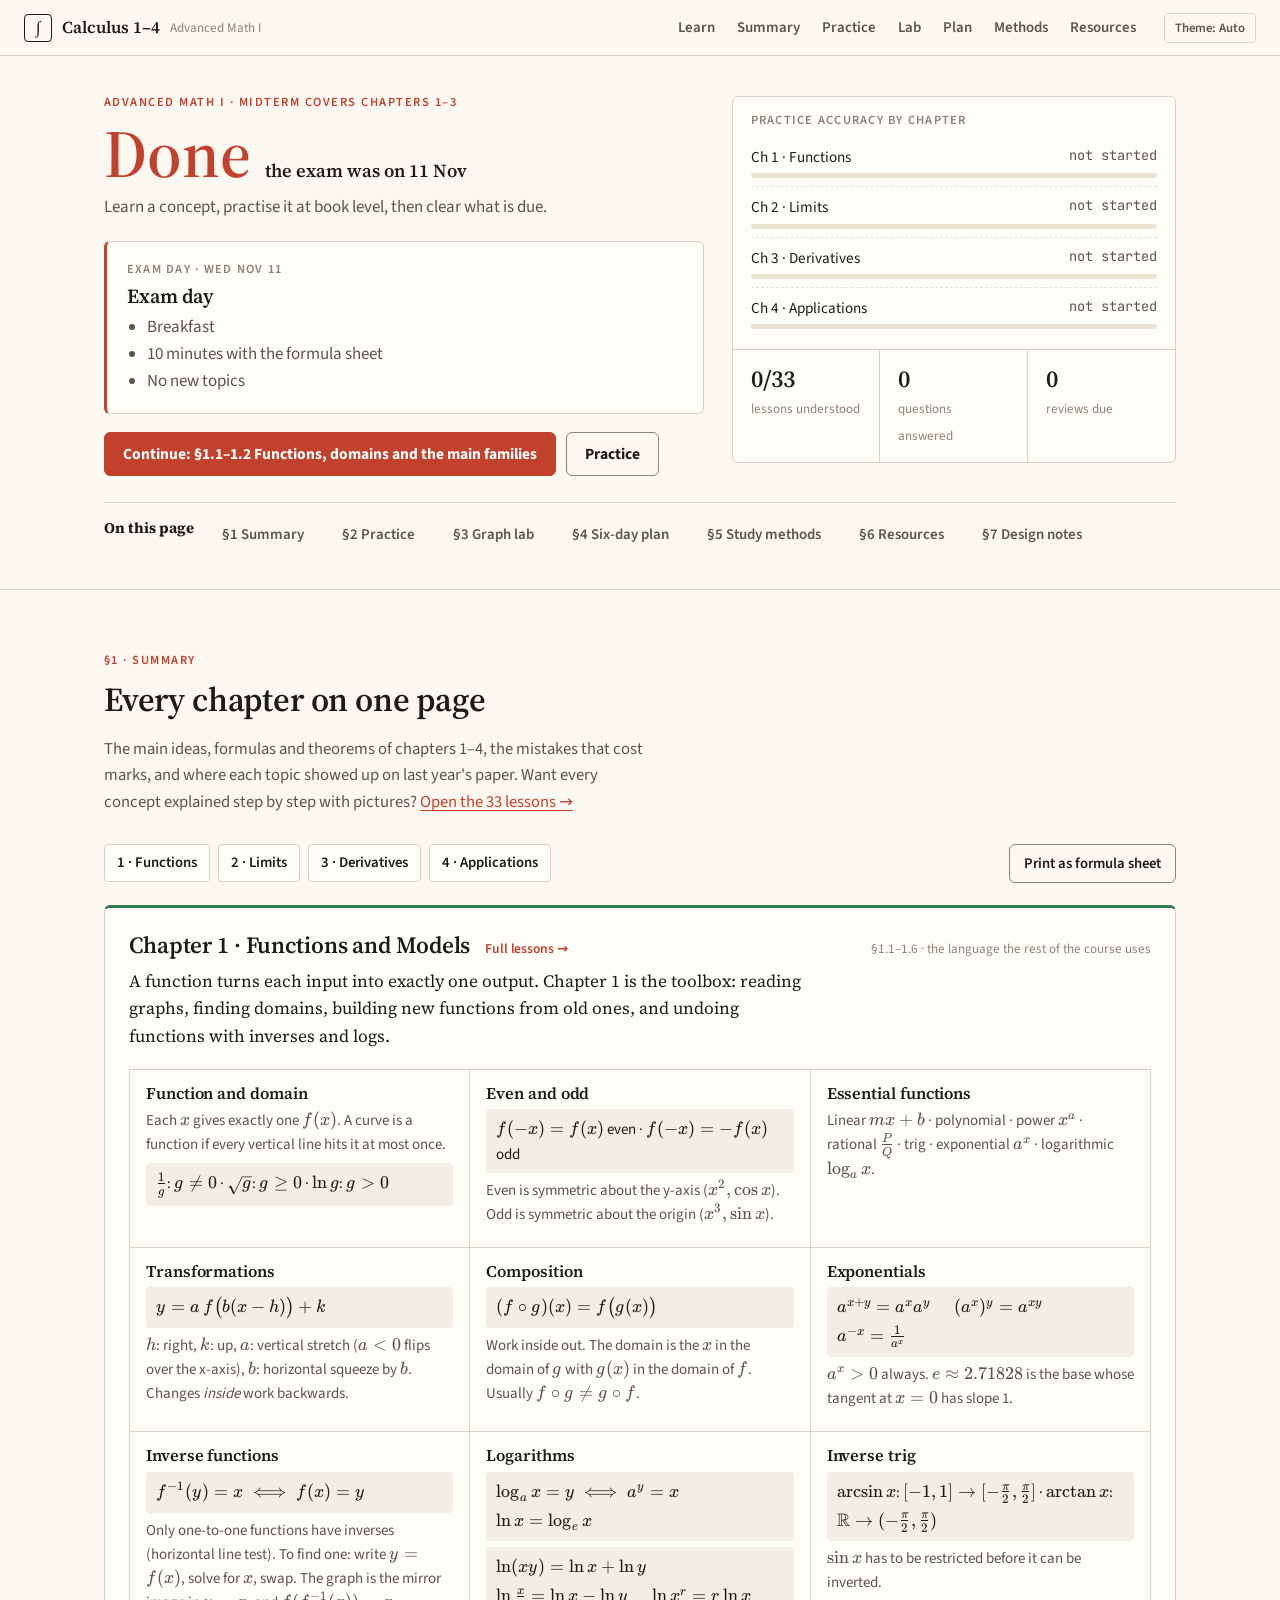
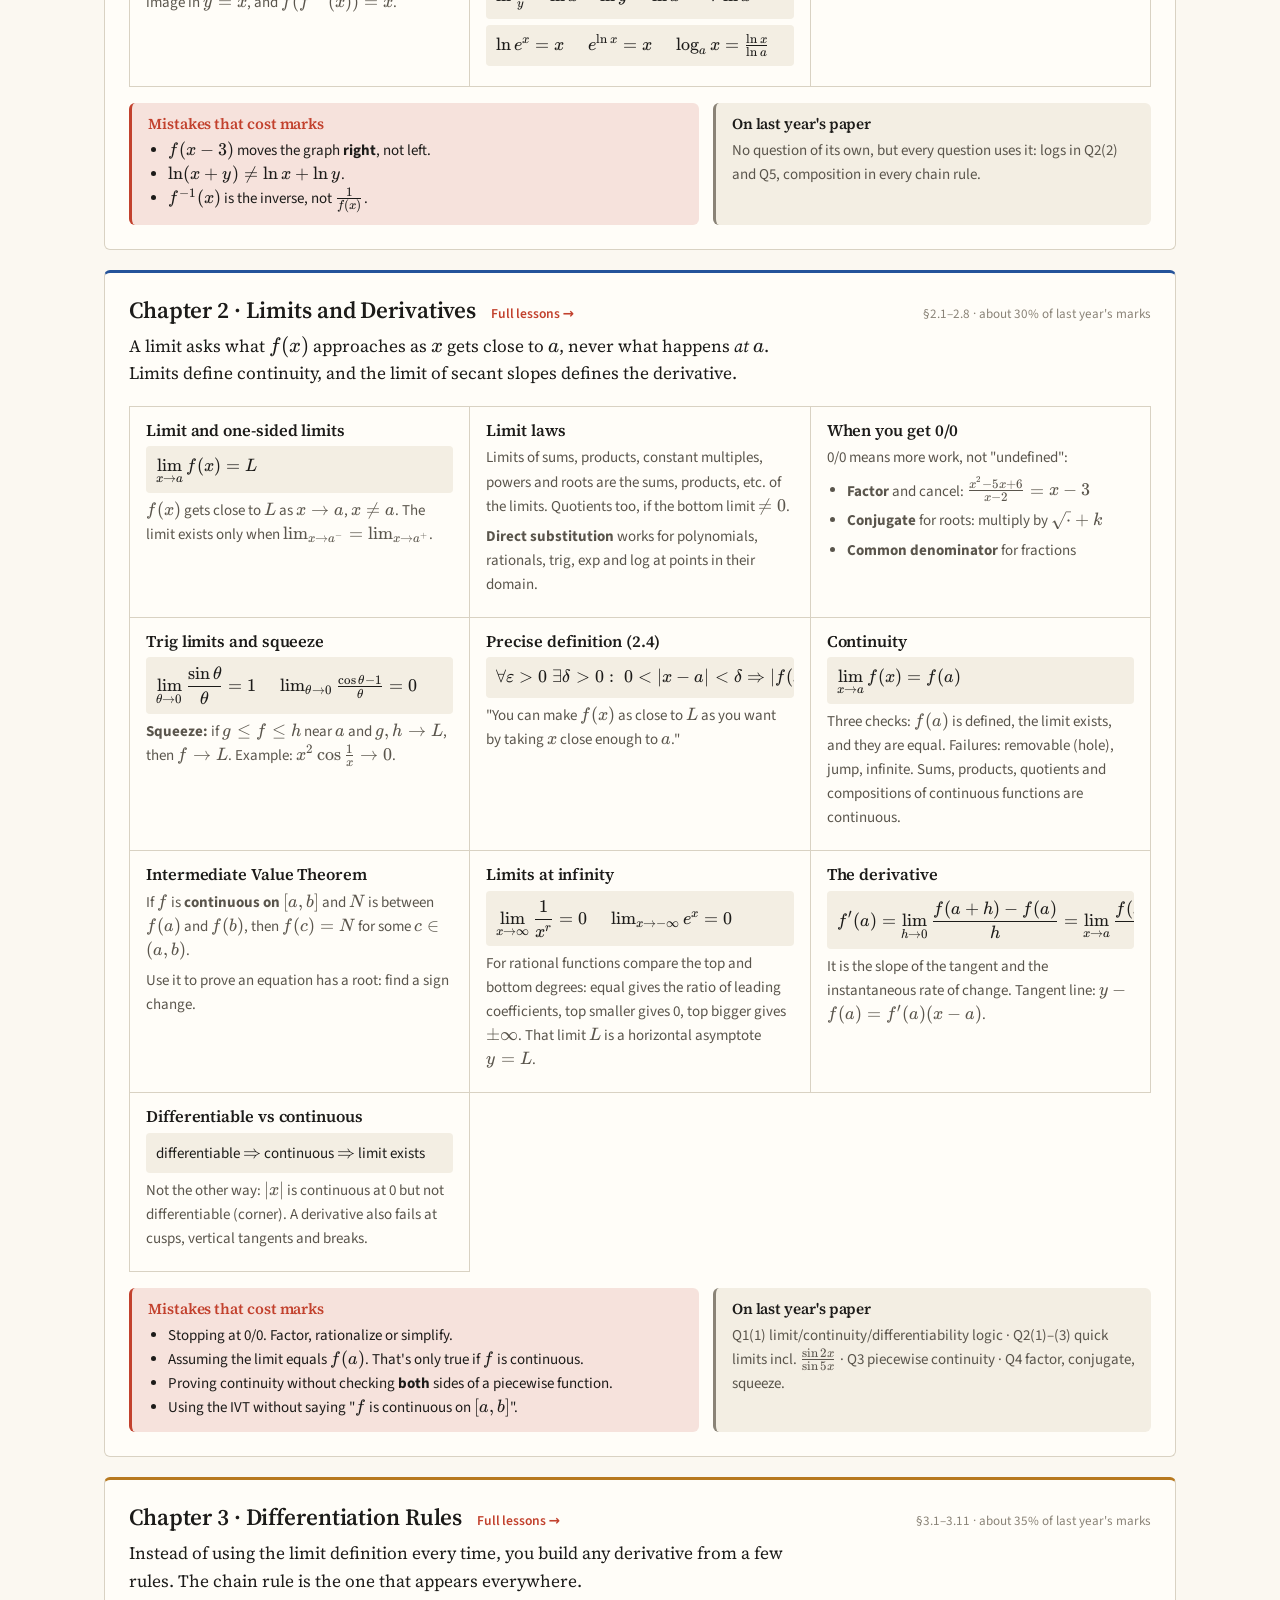
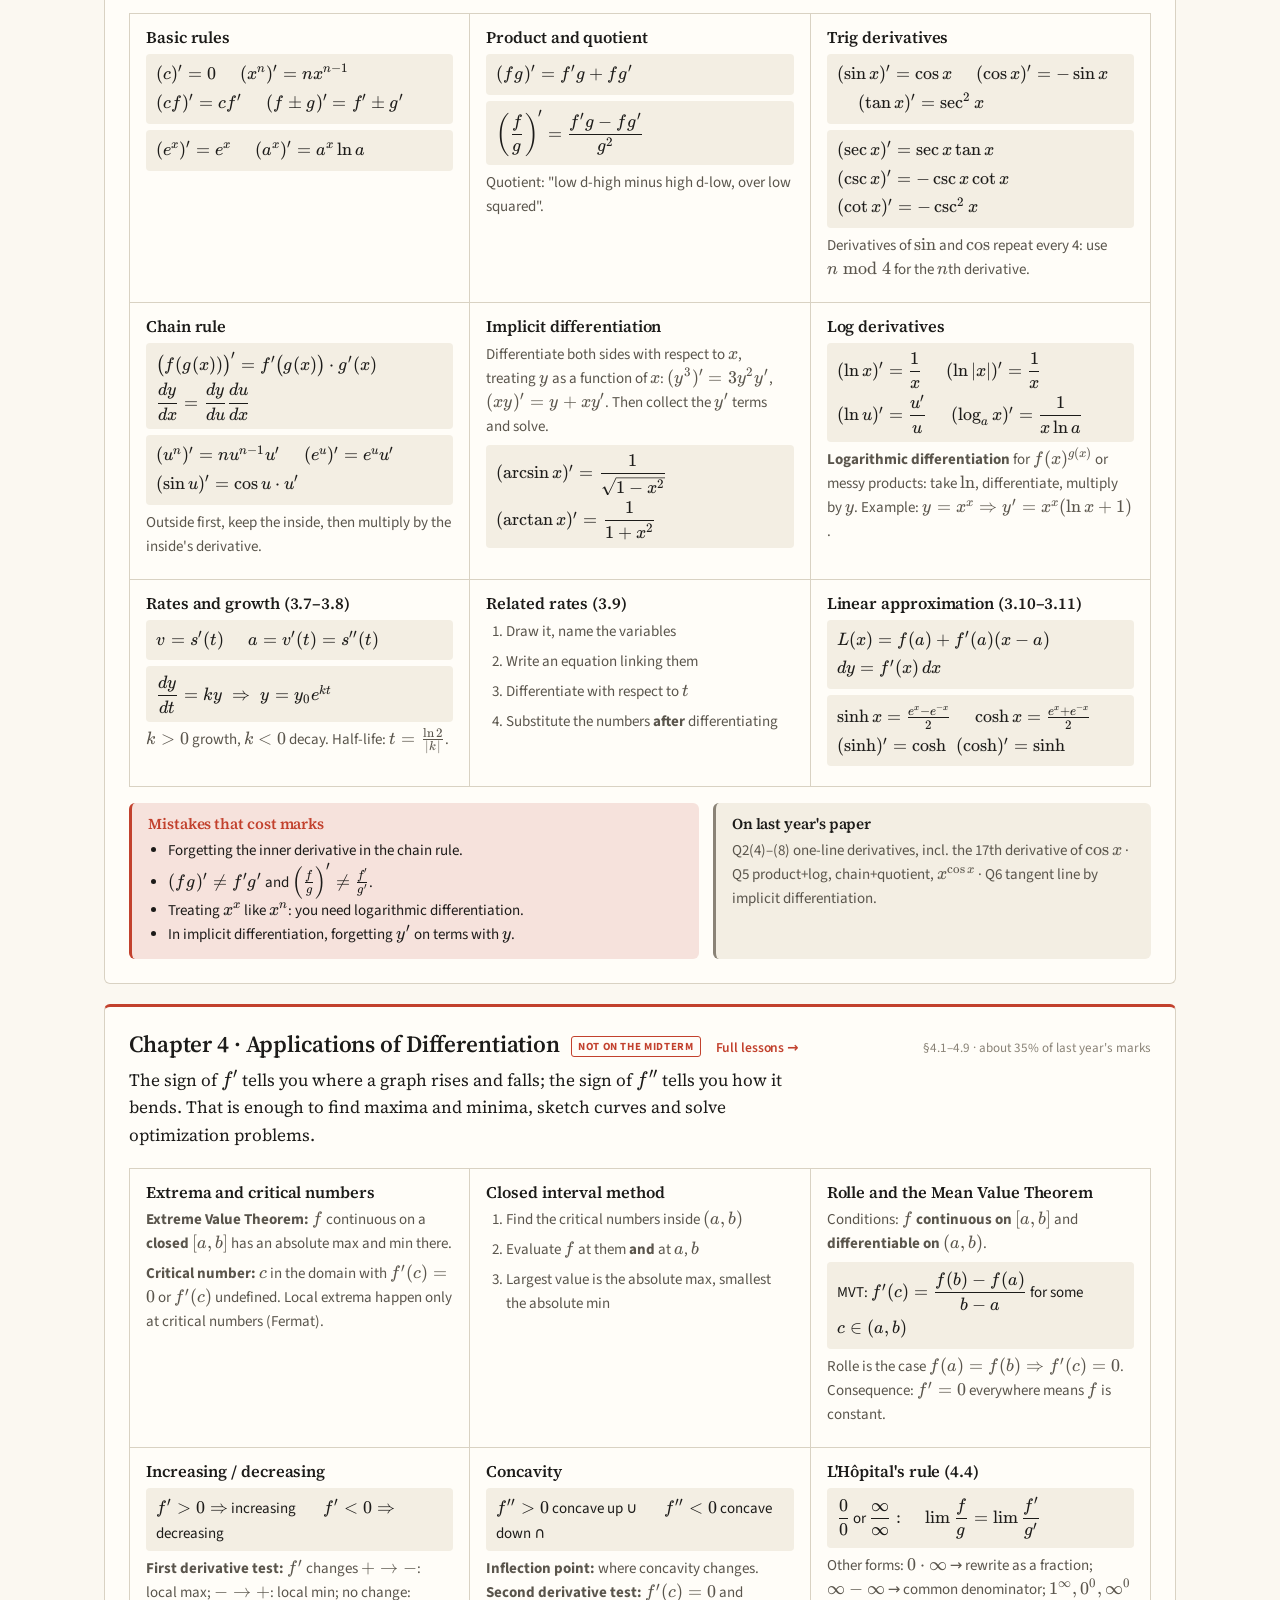
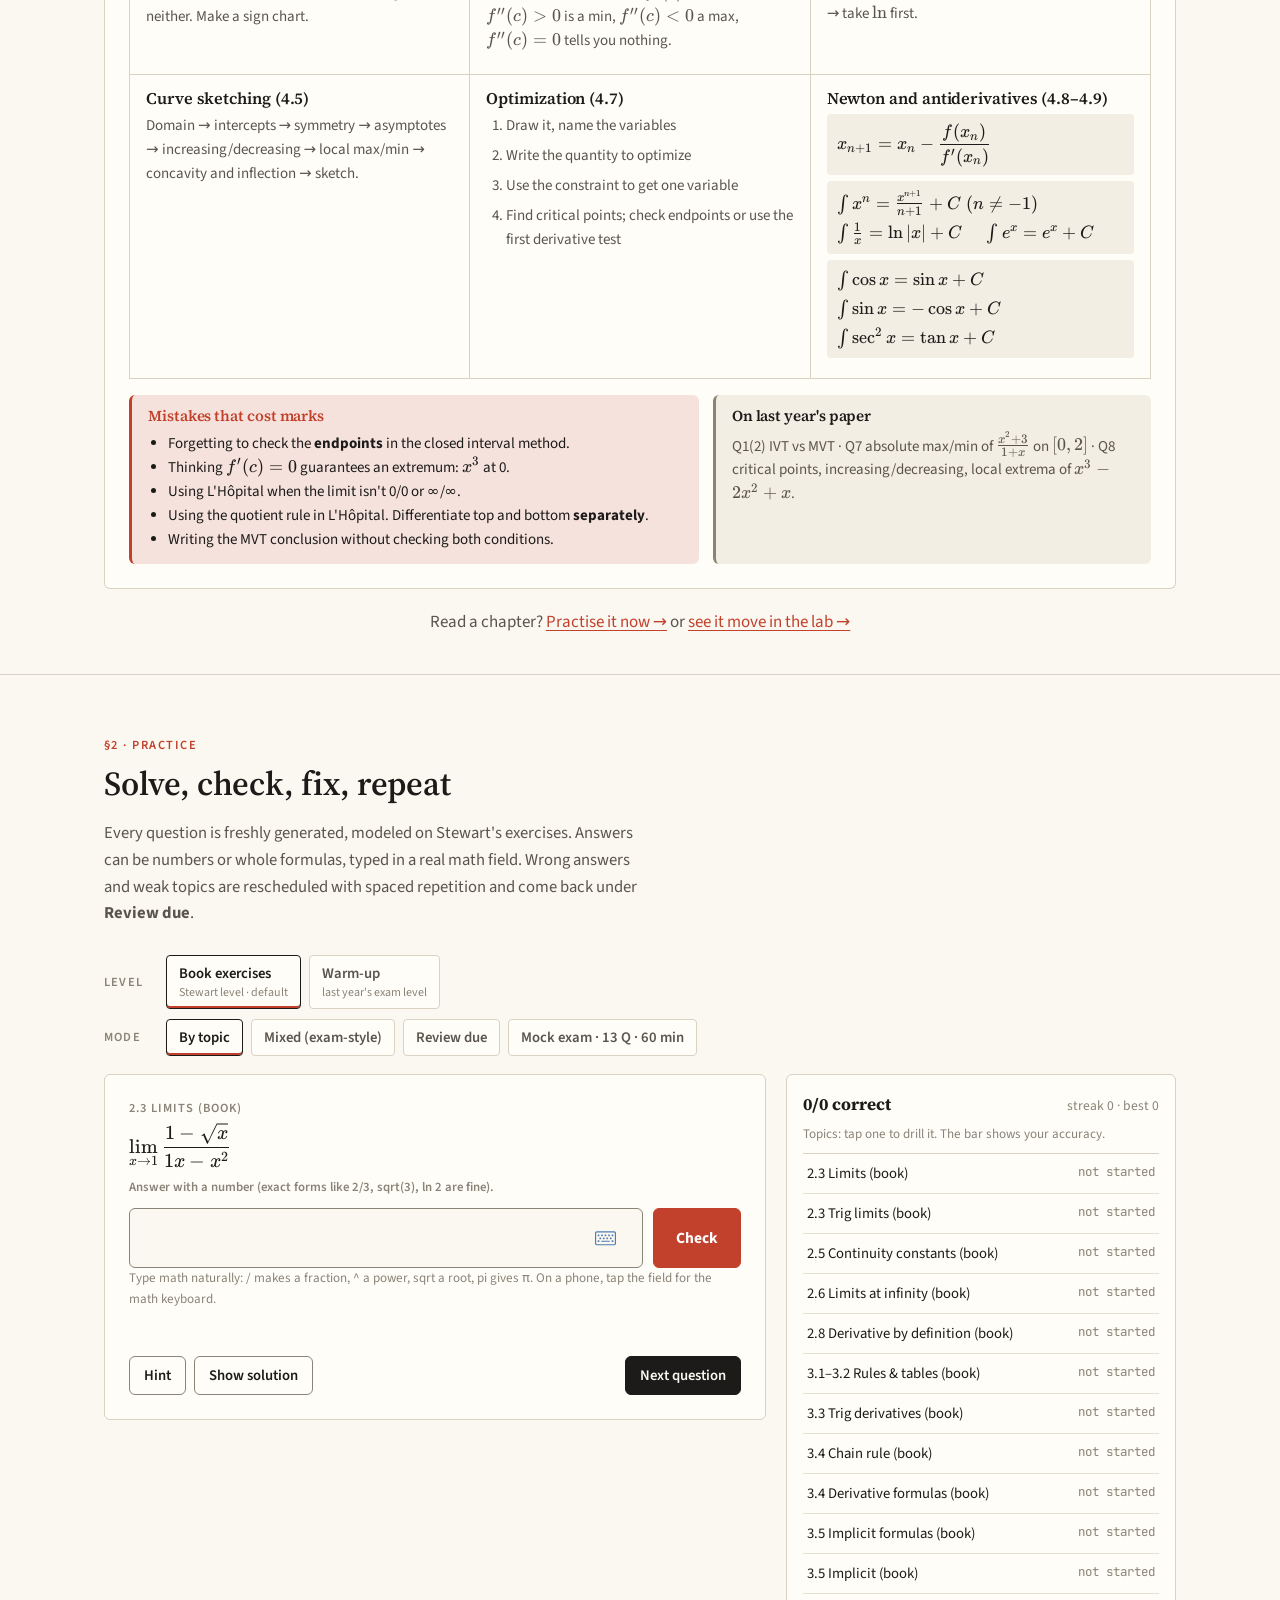
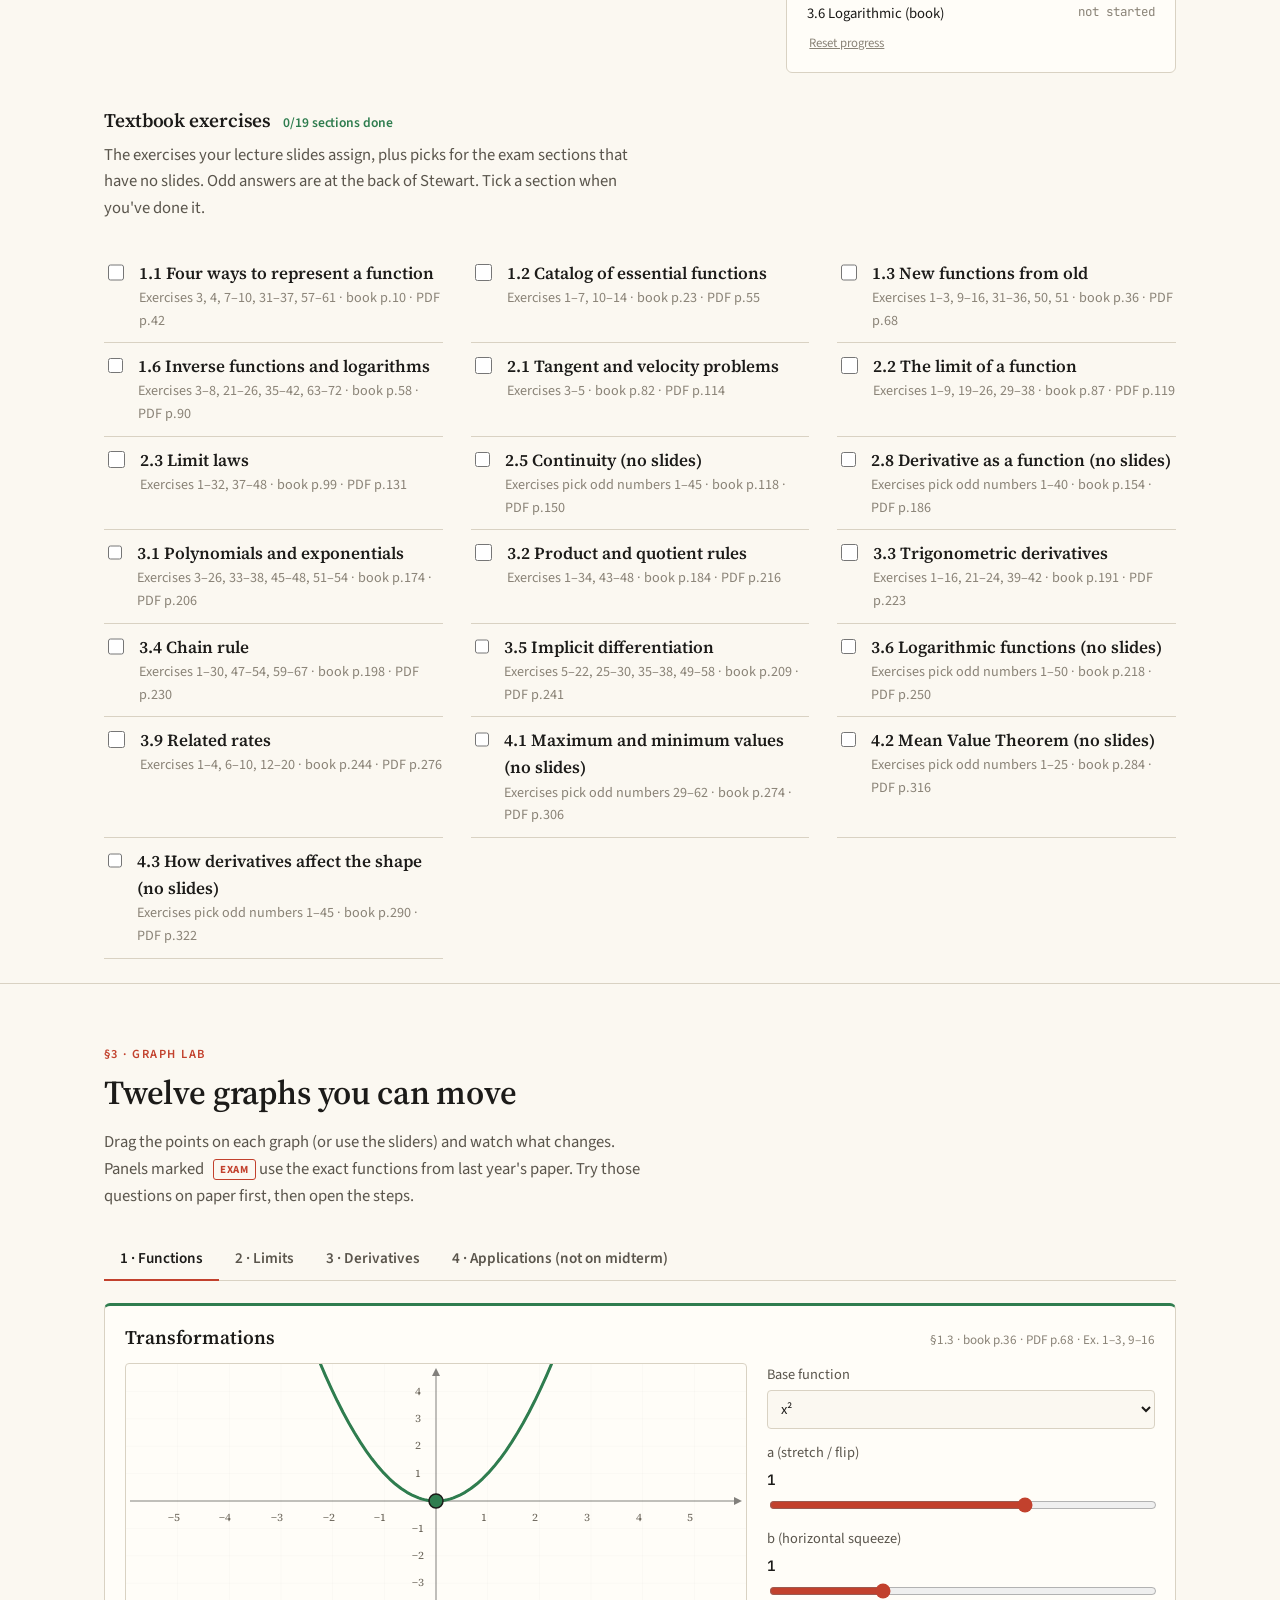
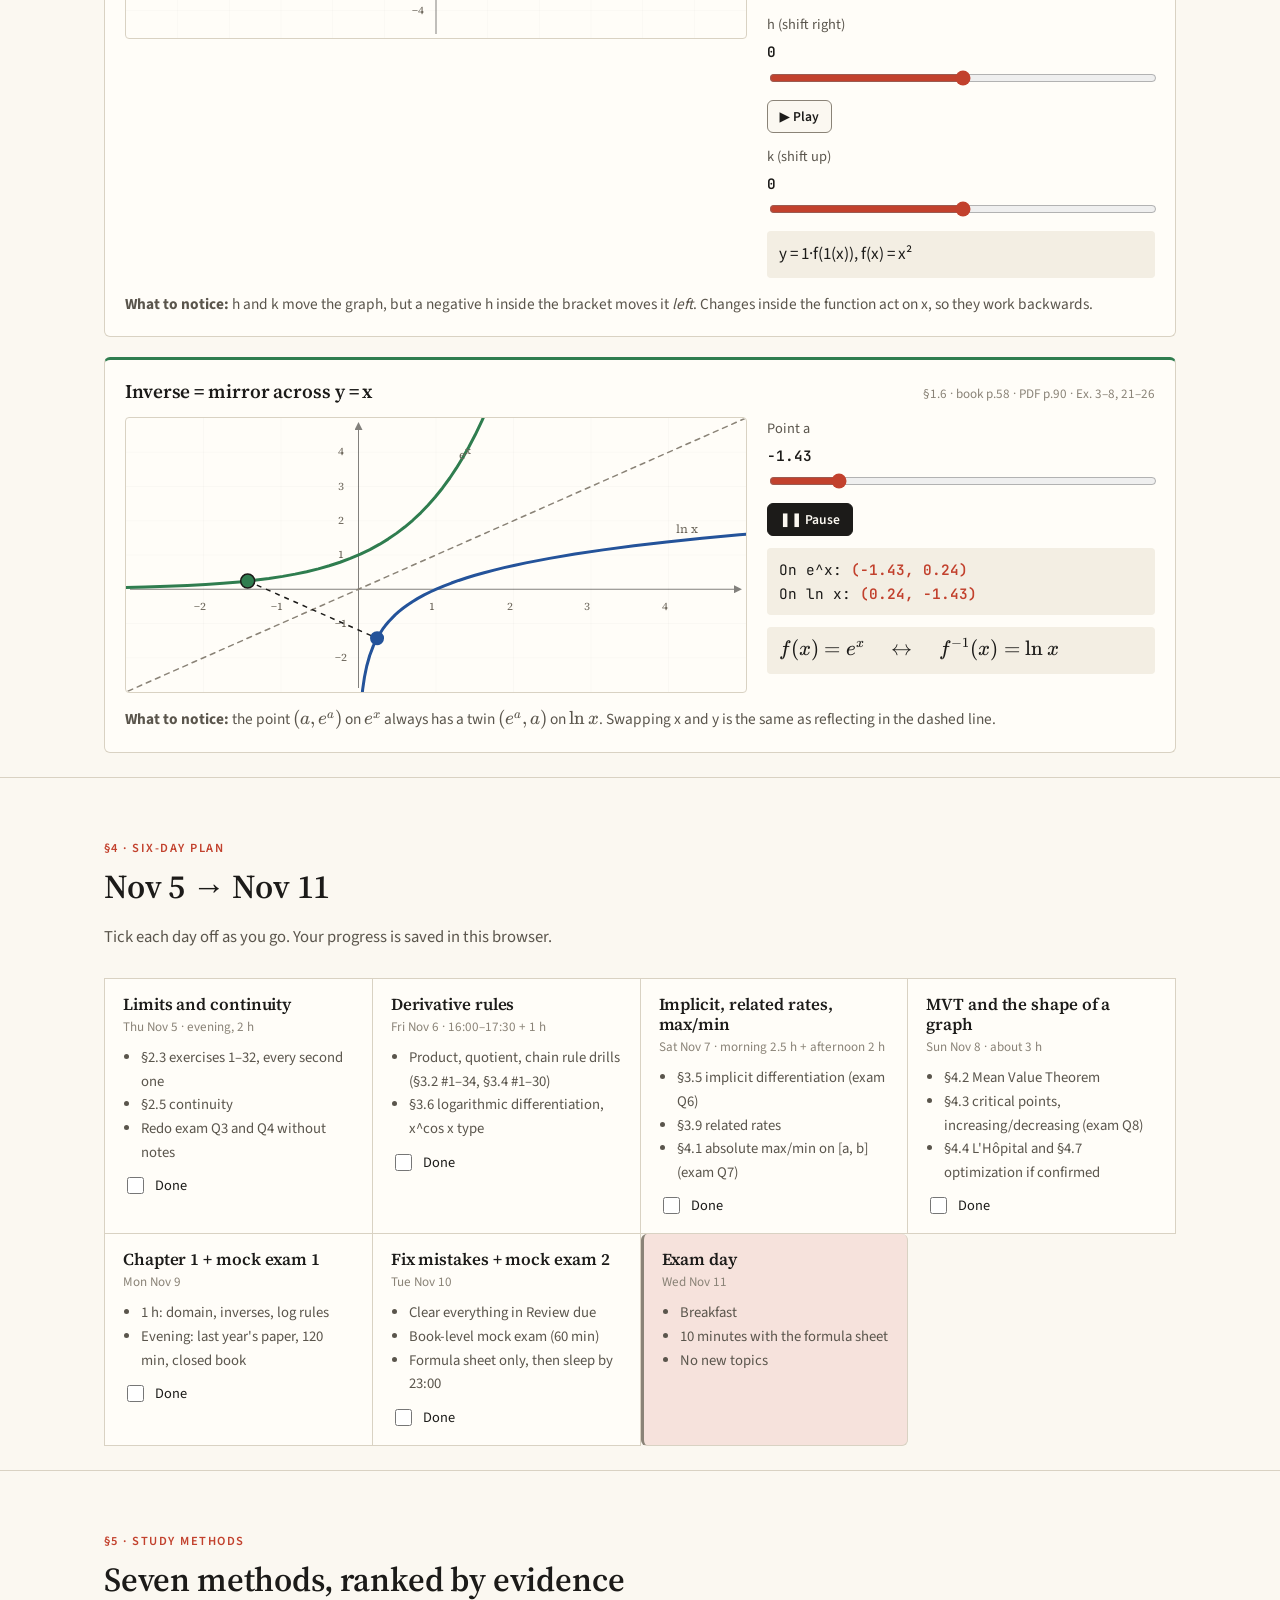
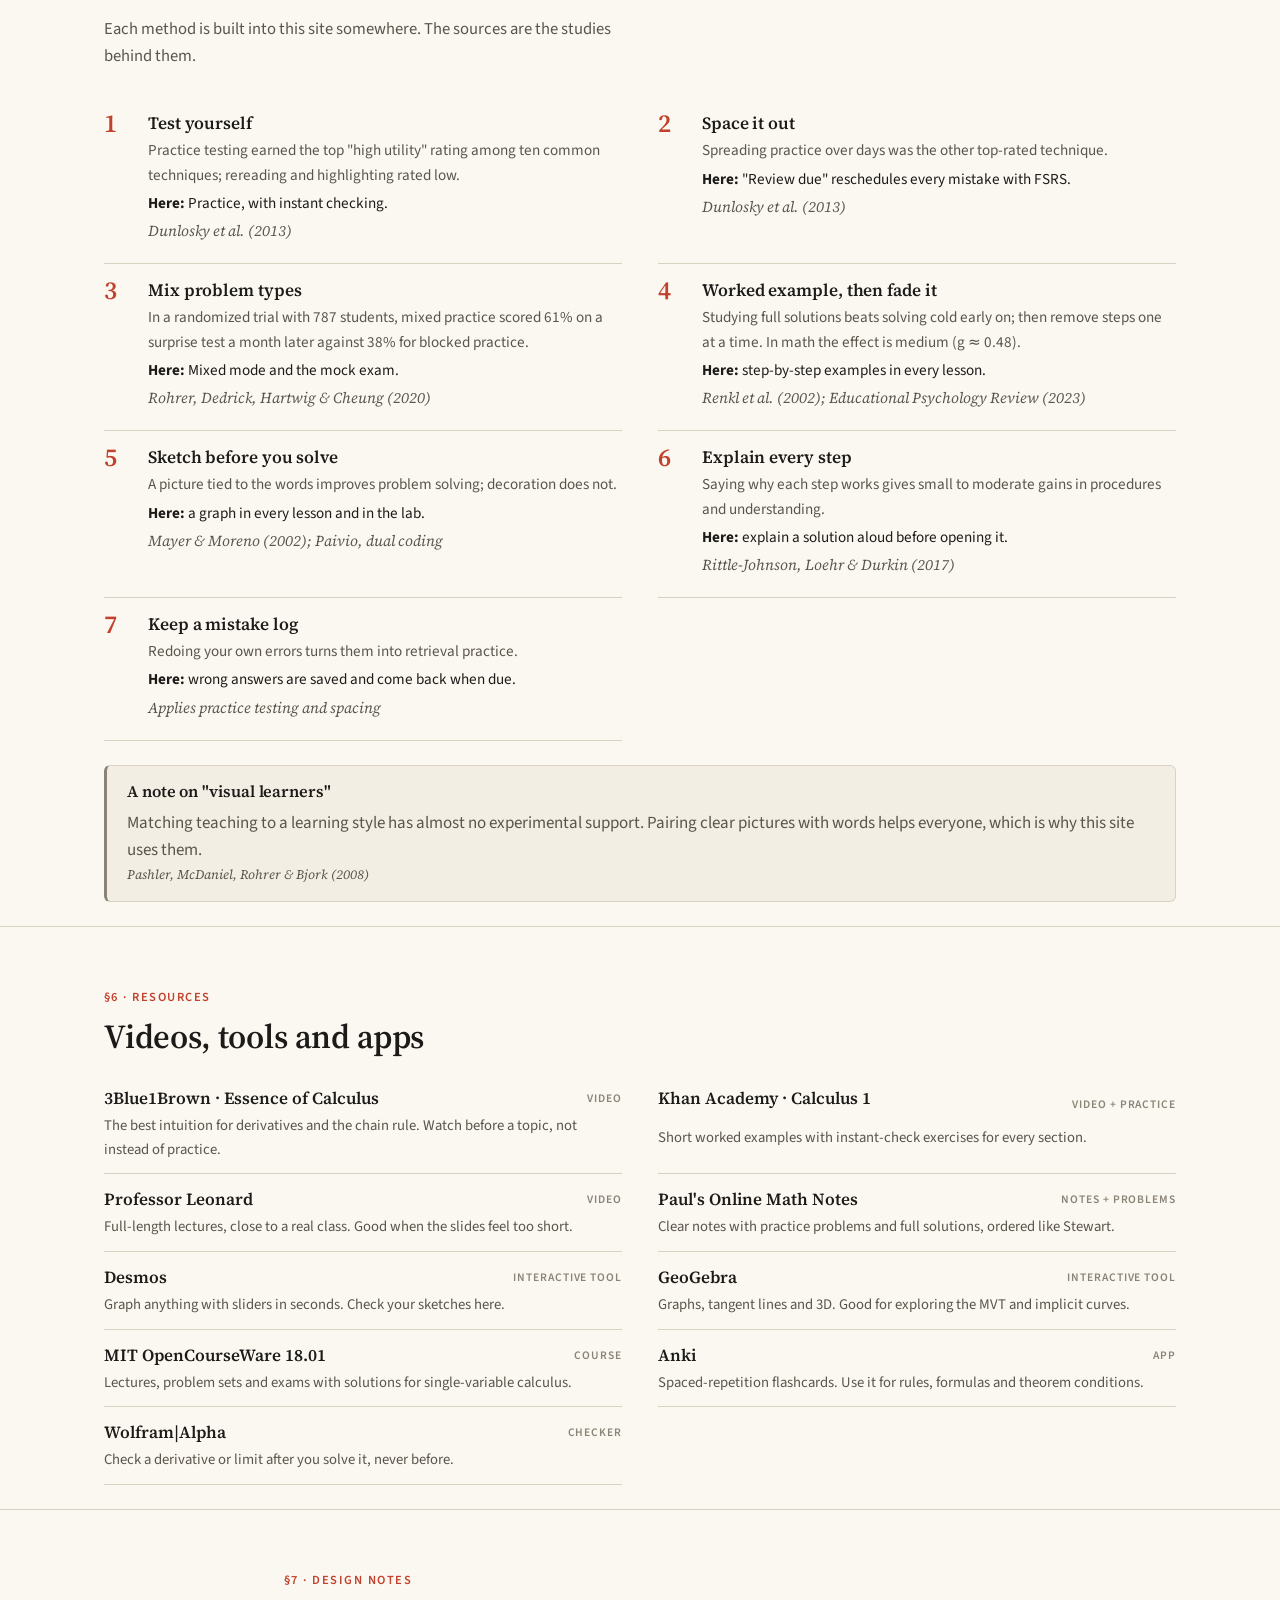
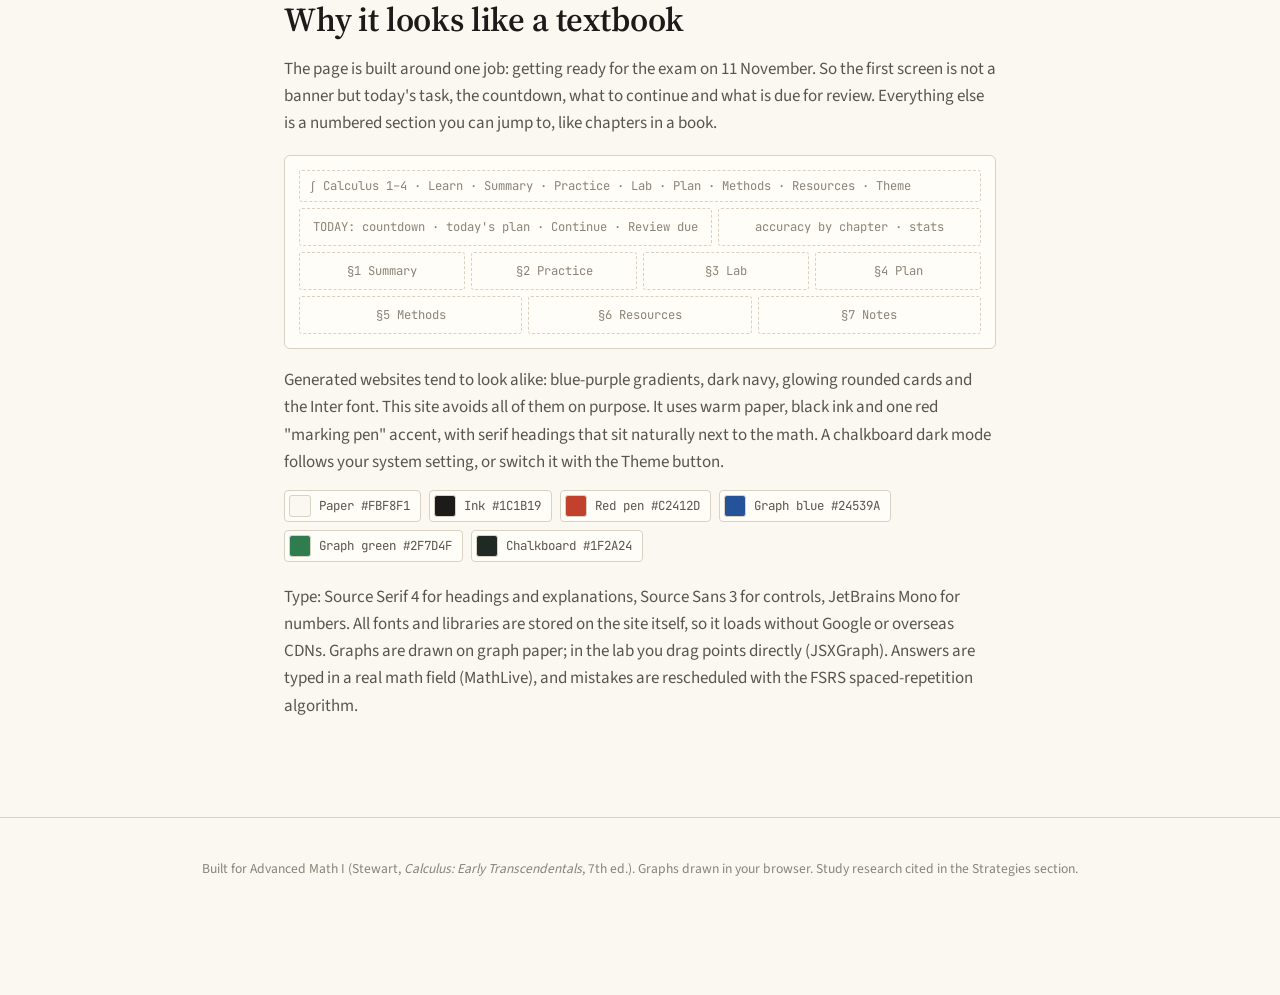
==== commit 9dbd5451: "Midterm scope is chapters 1-3: mocks and Mixed mode drop chapter 4, chapter 4 labelled not on the mi" ====
--- a/index.html
+++ b/index.html
@@ -35,7 +35,7 @@
 <section class="dash" aria-label="Today">
   <div class="wrap dash-grid">
     <div>
-      <p class="eyebrow">Advanced Math I · Stewart chapters 1–4</p>
+      <p class="eyebrow">Advanced Math I · Midterm covers chapters 1–3</p>
       <div class="dash-count"><b id="days-left">–</b><span id="days-label">days to the exam · Wed 11 Nov</span></div>
       <p class="dash-sub" id="dash-sub">Learn a concept, practise it at book level, then clear what is due.</p>
       <div class="today" id="today-box"></div>
@@ -157,7 +157,7 @@
 
     <!-- CHAPTER 4 -->
     <article class="sum ch4" id="sum-4">
-      <header><h3>Chapter 4 · Applications of Differentiation <a class="sum-learn" href="learn.html#ch4">Full lessons →</a></h3><span class="ref">§4.1–4.9 · about 35% of last year's marks</span></header>
+      <header><h3>Chapter 4 · Applications of Differentiation <span class="tag">Not on the midterm</span> <a class="sum-learn" href="learn.html#ch4">Full lessons →</a></h3><span class="ref">§4.1–4.9 · about 35% of last year's marks</span></header>
       <p class="sum-big">The sign of \(f'\) tells you where a graph rises and falls; the sign of \(f''\) tells you how it bends. That is enough to find maxima and minima, sketch curves and solve optimization problems.</p>
       <div class="sum-grid">
         <div class="sc"><h4>Extrema and critical numbers</h4><p><b>Extreme Value Theorem:</b> \(f\) continuous on a <b>closed</b> \([a,b]\) has an absolute max and min there.</p><p><b>Critical number:</b> \(c\) in the domain with \(f'(c)=0\) or \(f'(c)\) undefined. Local extrema happen only at critical numbers (Fermat).</p></div>
@@ -257,7 +257,7 @@
       <button class="tab ch1 active" data-ch="1" role="tab">1 · Functions</button>
       <button class="tab ch2" data-ch="2" role="tab">2 · Limits</button>
       <button class="tab ch3" data-ch="3" role="tab">3 · Derivatives</button>
-      <button class="tab ch4" data-ch="4" role="tab">4 · Applications</button>
+      <button class="tab ch4" data-ch="4" role="tab">4 · Applications (not on midterm)</button>
     </div>
 
     <!-- CHAPTER 1 -->
--- a/styles.css
+++ b/styles.css
@@ -206,7 +206,11 @@
 .pr-box.hint { border-left: 3px solid var(--c3); }
 .pr-box.steps { border-left: 3px solid var(--ok); }
 .pr-box.hint::before { content: "Hint. "; font-weight: 700; font-family: var(--sans); }
-.pr-box.steps::before { content: "Solution. "; font-weight: 700; font-family: var(--sans); }
+.pr-box.steps::before { content: none; }
+.sol-part { padding: 8px 0; border-bottom: 1px dashed var(--rule); }
+.sol-part:last-child { border-bottom: 0; }
+.sol-part > b:first-child { font-family: var(--sans); margin-right: 4px; }
+.sol-why { background: var(--paper); margin: 4px -8px 0; padding: 10px 8px; border-radius: 4px; }
 .pr-side { background: var(--card); border: 1px solid var(--rule); border-radius: var(--radius); padding: 16px; }
 .pr-stats { display: flex; justify-content: space-between; align-items: baseline; margin-bottom: 6px; }
 .pr-stats b { font-family: var(--serif); }
@@ -217,6 +221,8 @@
 .pr-topic:hover { background: var(--paper-2); }
 .pr-topic small { color: var(--ink-3); white-space: nowrap; font-family: var(--mono); font-size: 0.78rem; }
 .pr-topic i { position: absolute; left: 0; bottom: -1px; height: 2px; background: var(--ink-2); }
+.pr-topic.off { color: var(--ink-3); }
+.pr-topic.off span { font-style: italic; }
 .pr-reset { margin-top: 10px; background: none; border: 0; color: var(--ink-3); font: 0.8rem var(--sans); cursor: pointer; text-decoration: underline; }
 .pr-bookwrap { margin-top: 36px; }
 .pr-book-count { font: 600 0.85rem var(--sans); color: var(--ok); margin-left: 8px; }
@@ -434,7 +440,28 @@
   .sum { border: 1px solid #999; padding: 10pt; margin-bottom: 10pt; }
   .sum-grid { grid-template-columns: 1fr 1fr 1fr; }
   .sc { break-inside: avoid; padding: 6pt 8pt; }
-}
+  .will-reveal { opacity: 1 !important; transform: none !important; }
+}
+
+/* ---------- motion: only where it explains something ---------- */
+.play-btn { align-self: flex-start; display: inline-flex; align-items: center; gap: 6px; background: var(--paper); color: var(--ink); border: 1px solid var(--ink-3); border-radius: var(--radius); padding: 6px 12px; font: 600 0.85rem var(--sans); cursor: pointer; white-space: nowrap; }
+.play-btn:hover { border-color: var(--ink); }
+.play-btn.on { background: var(--ink); color: var(--paper); border-color: var(--ink); }
+.lf-ctl .play-btn { flex: 0 0 auto; }
+.play-steps { margin-left: 8px; }
+.will-reveal { opacity: 0; transform: translateY(14px); transition: opacity 0.55s ease, transform 0.55s cubic-bezier(.2,.7,.2,1); }
+.will-reveal.in { opacity: 1; transform: none; }
+.ex .steps li.shown { animation: write-in 0.45s cubic-bezier(.2,.7,.2,1) both; }
+@keyframes write-in { from { opacity: 0; transform: translateX(-10px); clip-path: inset(0 100% 0 0); } to { opacity: 1; transform: none; clip-path: inset(0 0 0 0); } }
+.acc .bar i { transition: width 0.9s cubic-bezier(.2,.7,.2,1); }
+.today { animation: rise-in 0.6s cubic-bezier(.2,.7,.2,1) both; }
+.dash-count b { display: inline-block; animation: rise-in 0.6s 0.05s cubic-bezier(.2,.7,.2,1) both; }
+@keyframes rise-in { from { opacity: 0; transform: translateY(10px); } to { opacity: 1; transform: none; } }
+.pr-feedback.ok, .pr-feedback.bad { animation: rise-in 0.3s ease both; }
+.pr-choice.right { animation: pop 0.35s ease; }
+.pr-choice.wrong { animation: shake 0.35s ease; }
+@keyframes pop { 50% { transform: scale(1.02); } }
+@keyframes shake { 25% { transform: translateX(-4px); } 75% { transform: translateX(4px); } }
 
 @media (prefers-reduced-motion: reduce) {
   *, *::before, *::after { animation: none !important; transition: none !important; }
